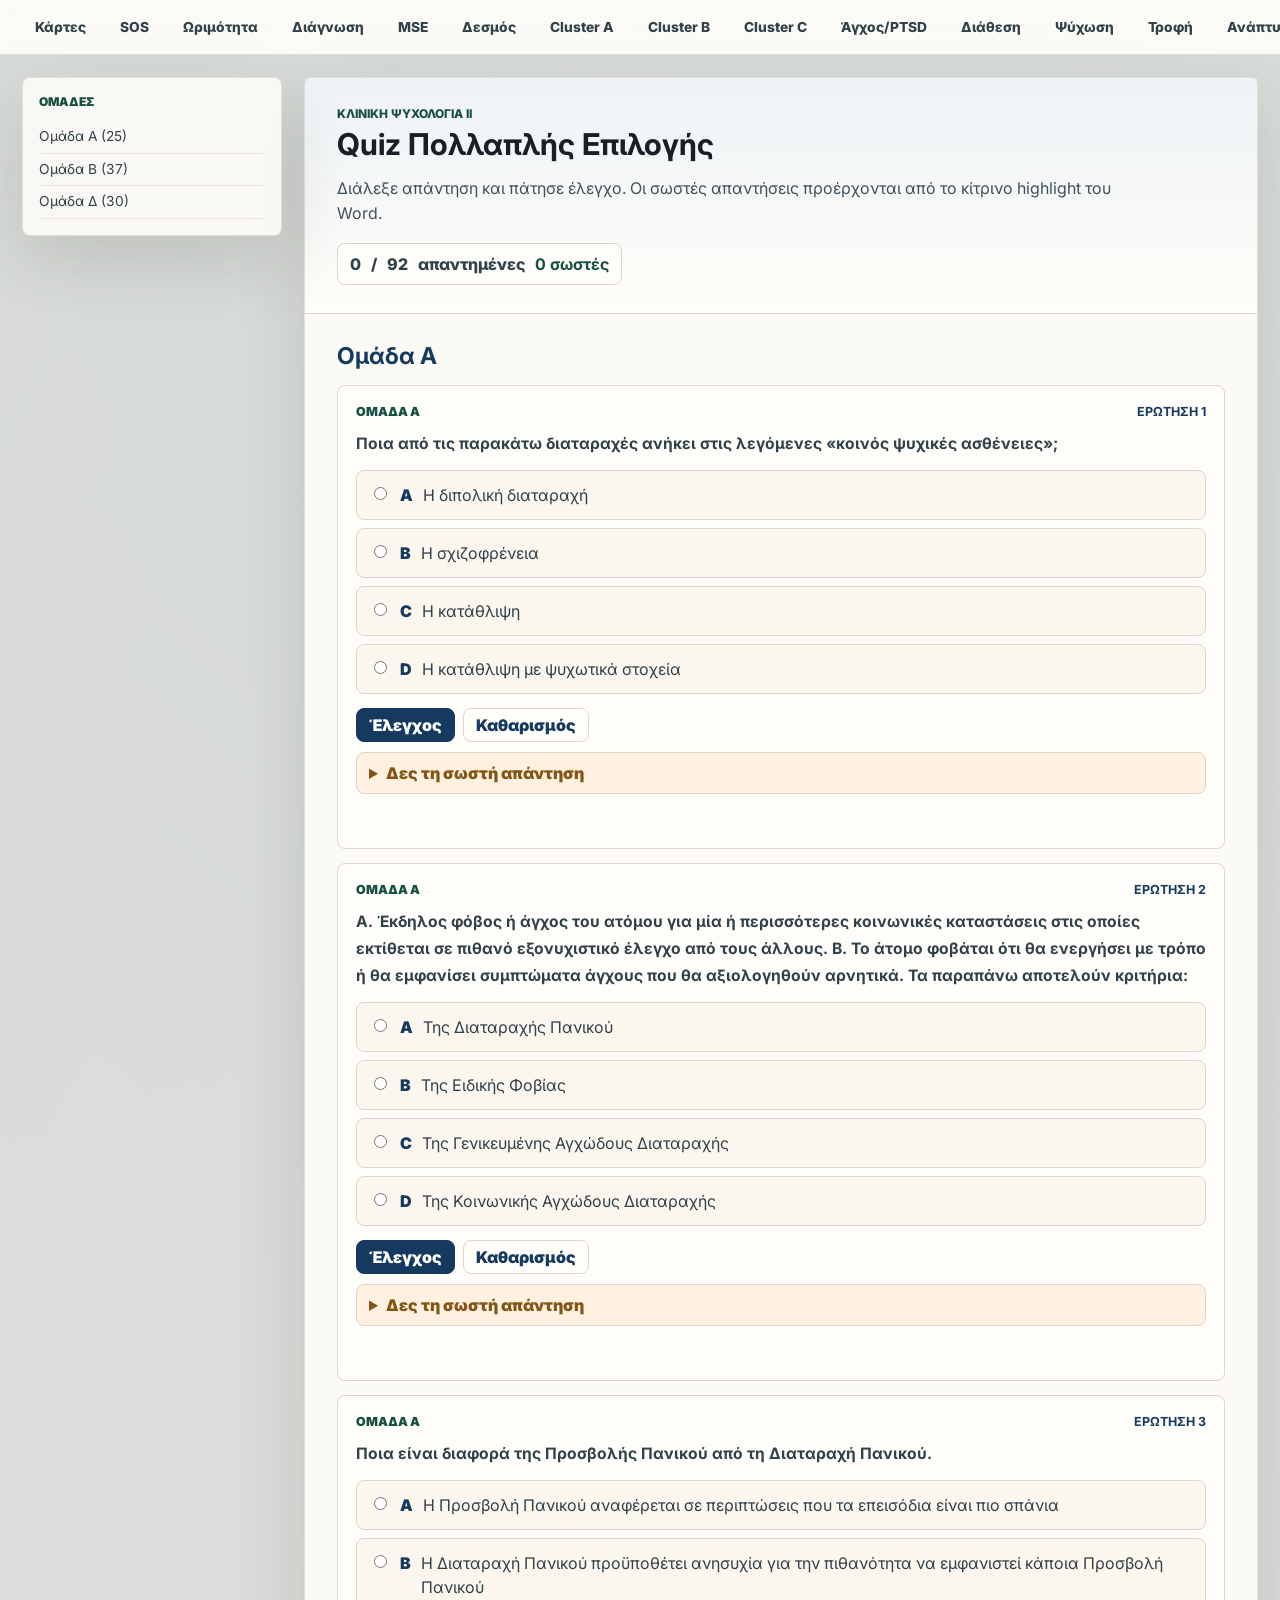
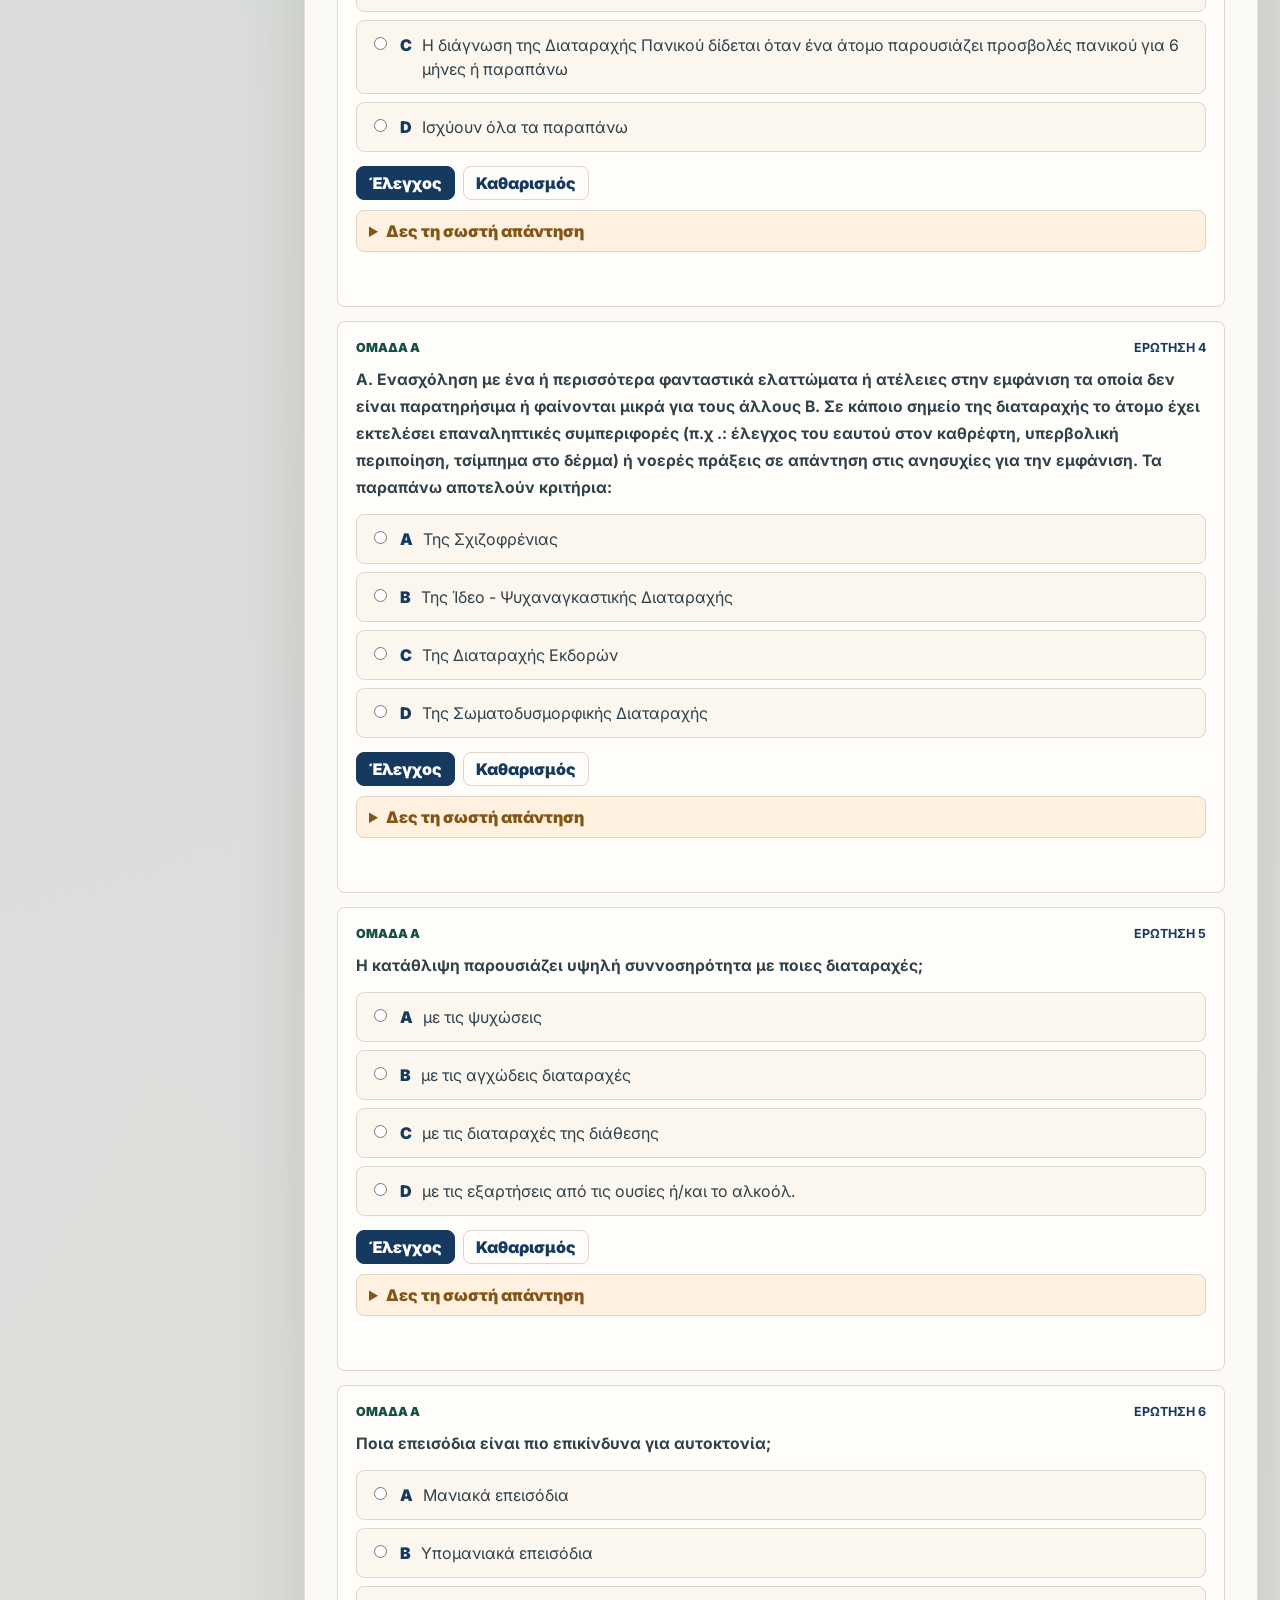
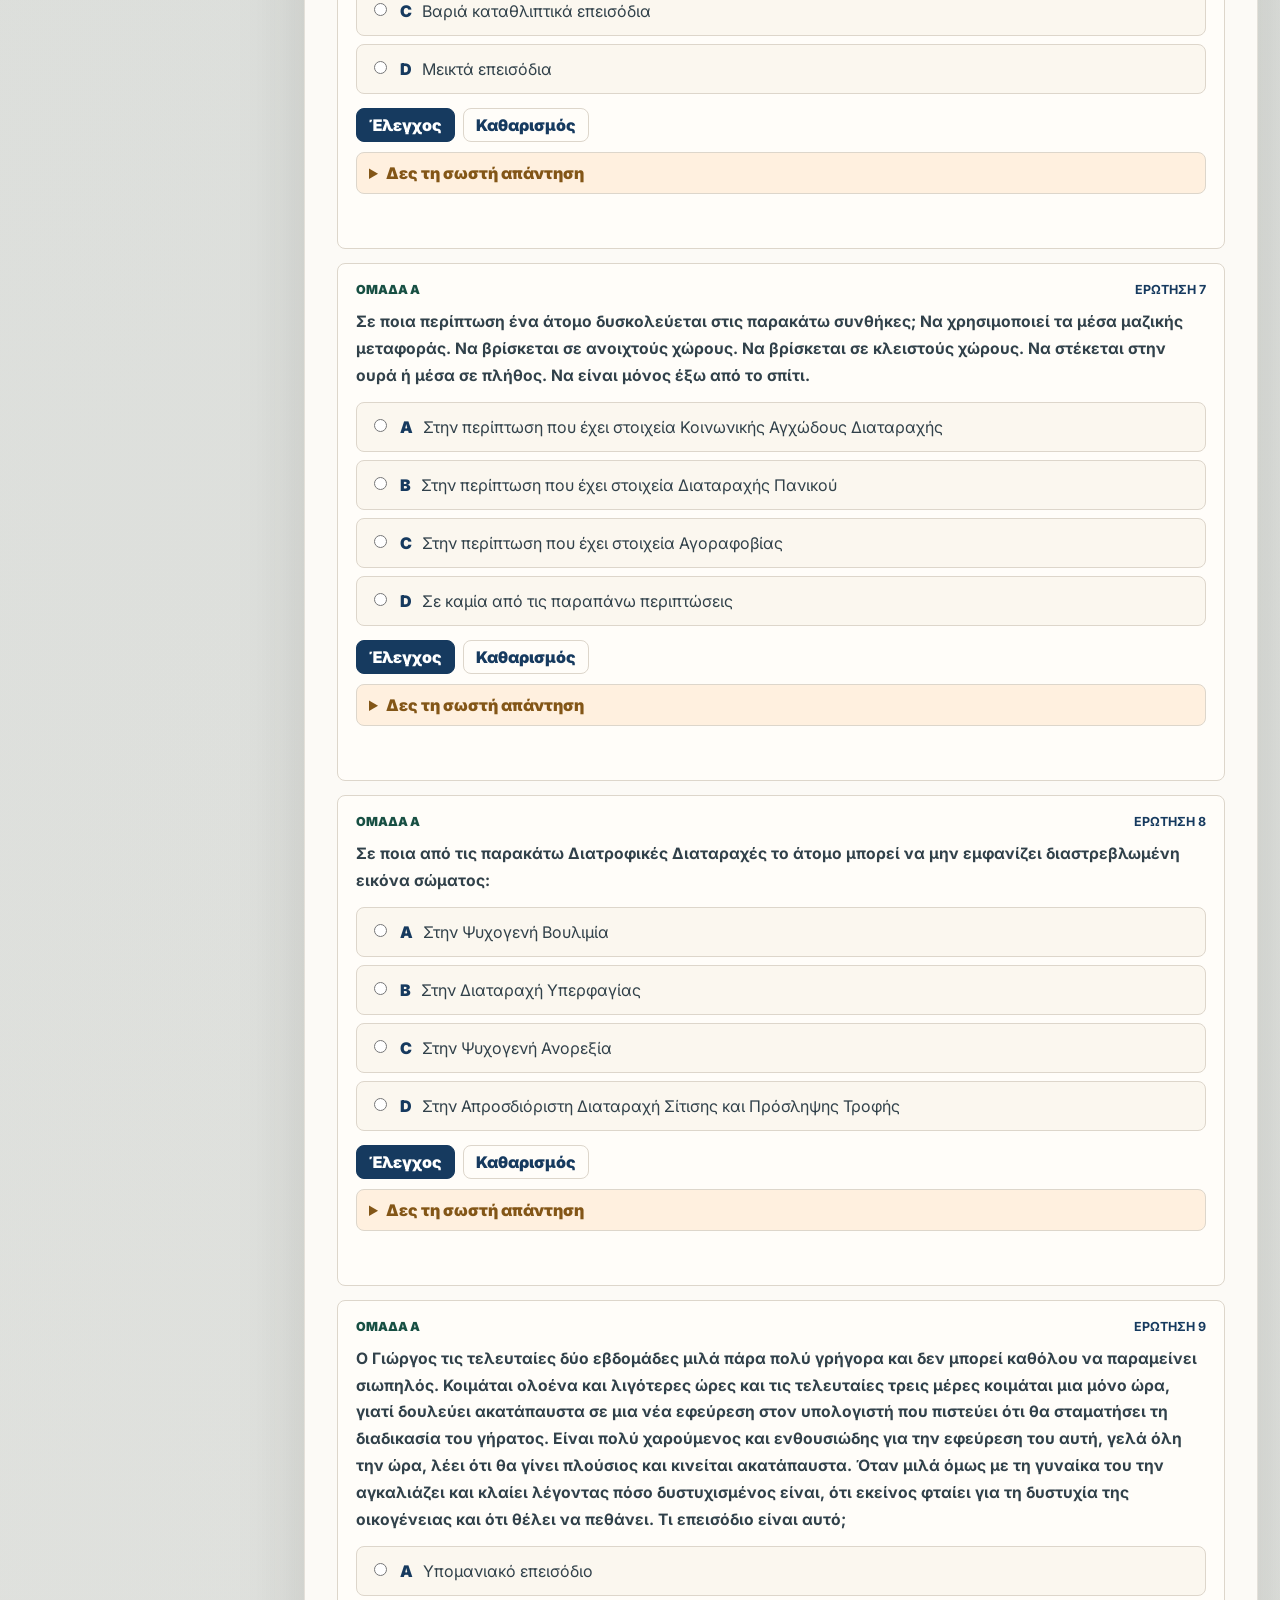
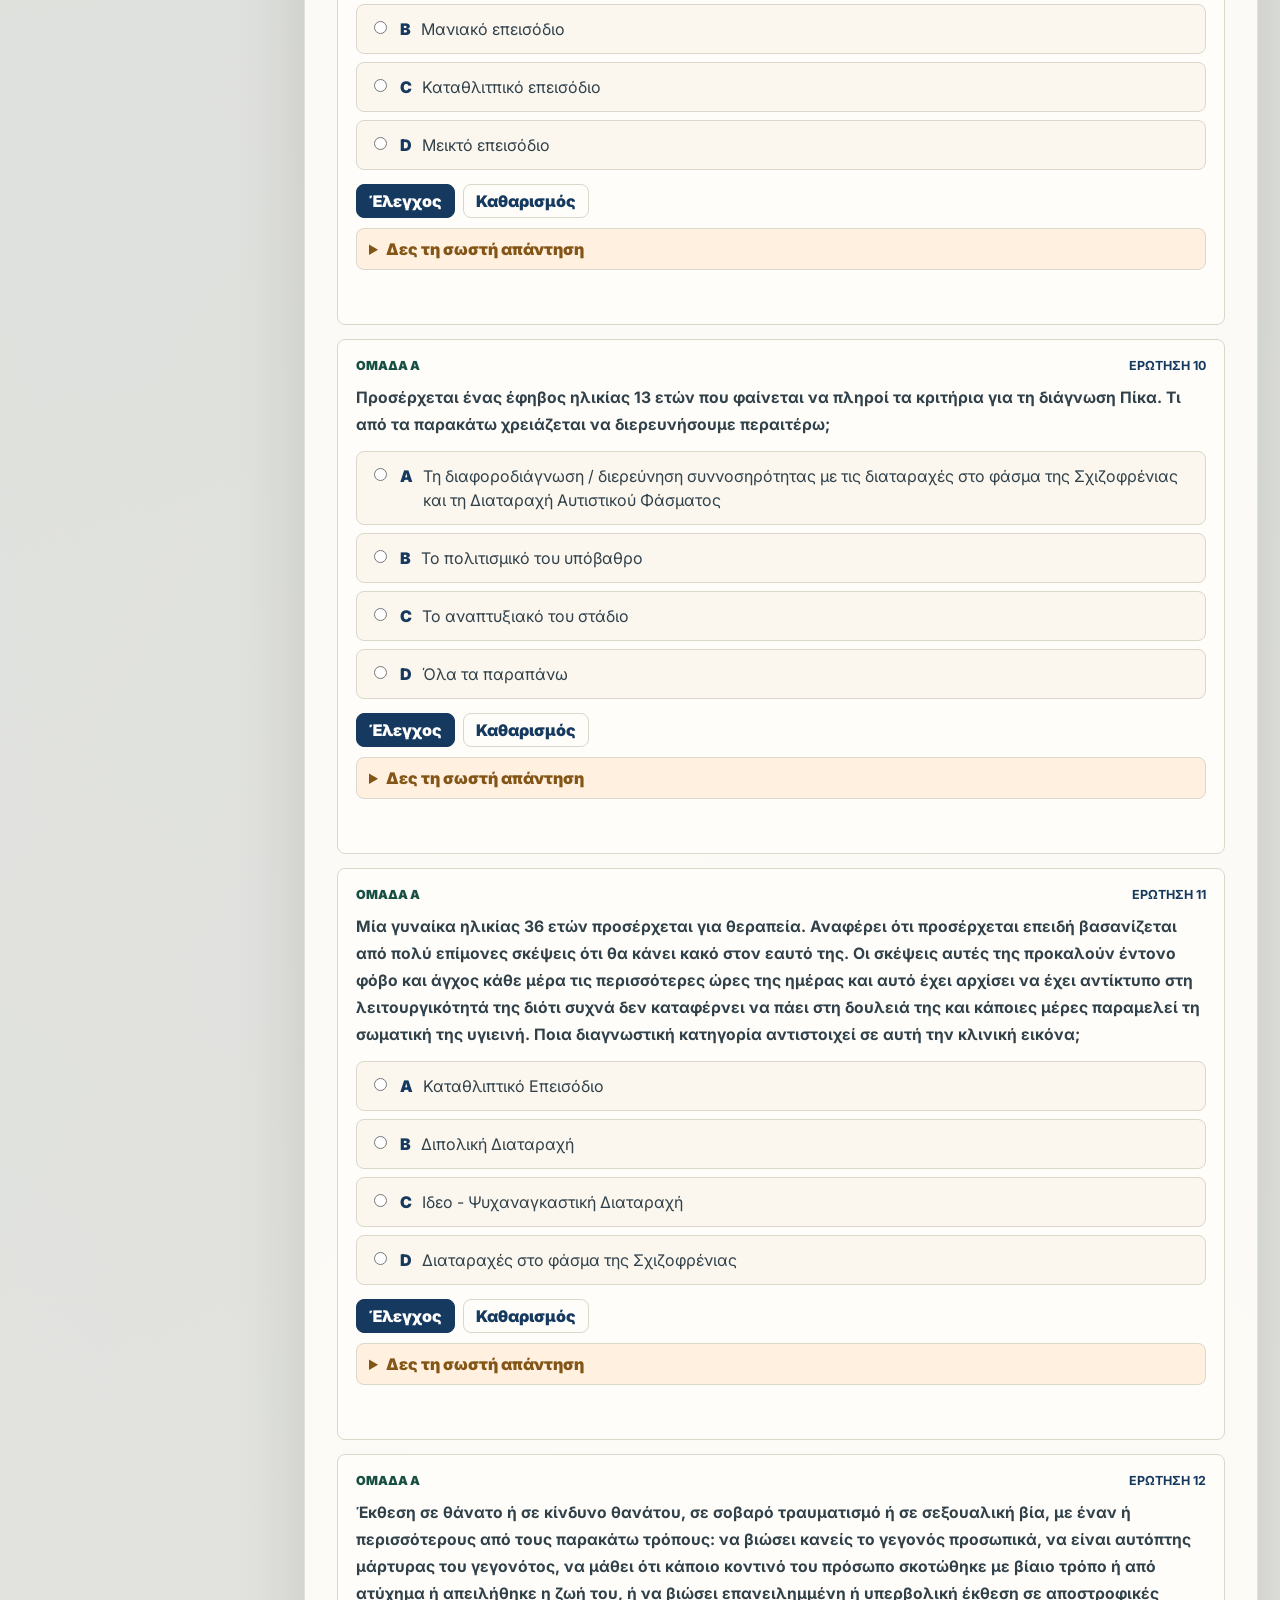
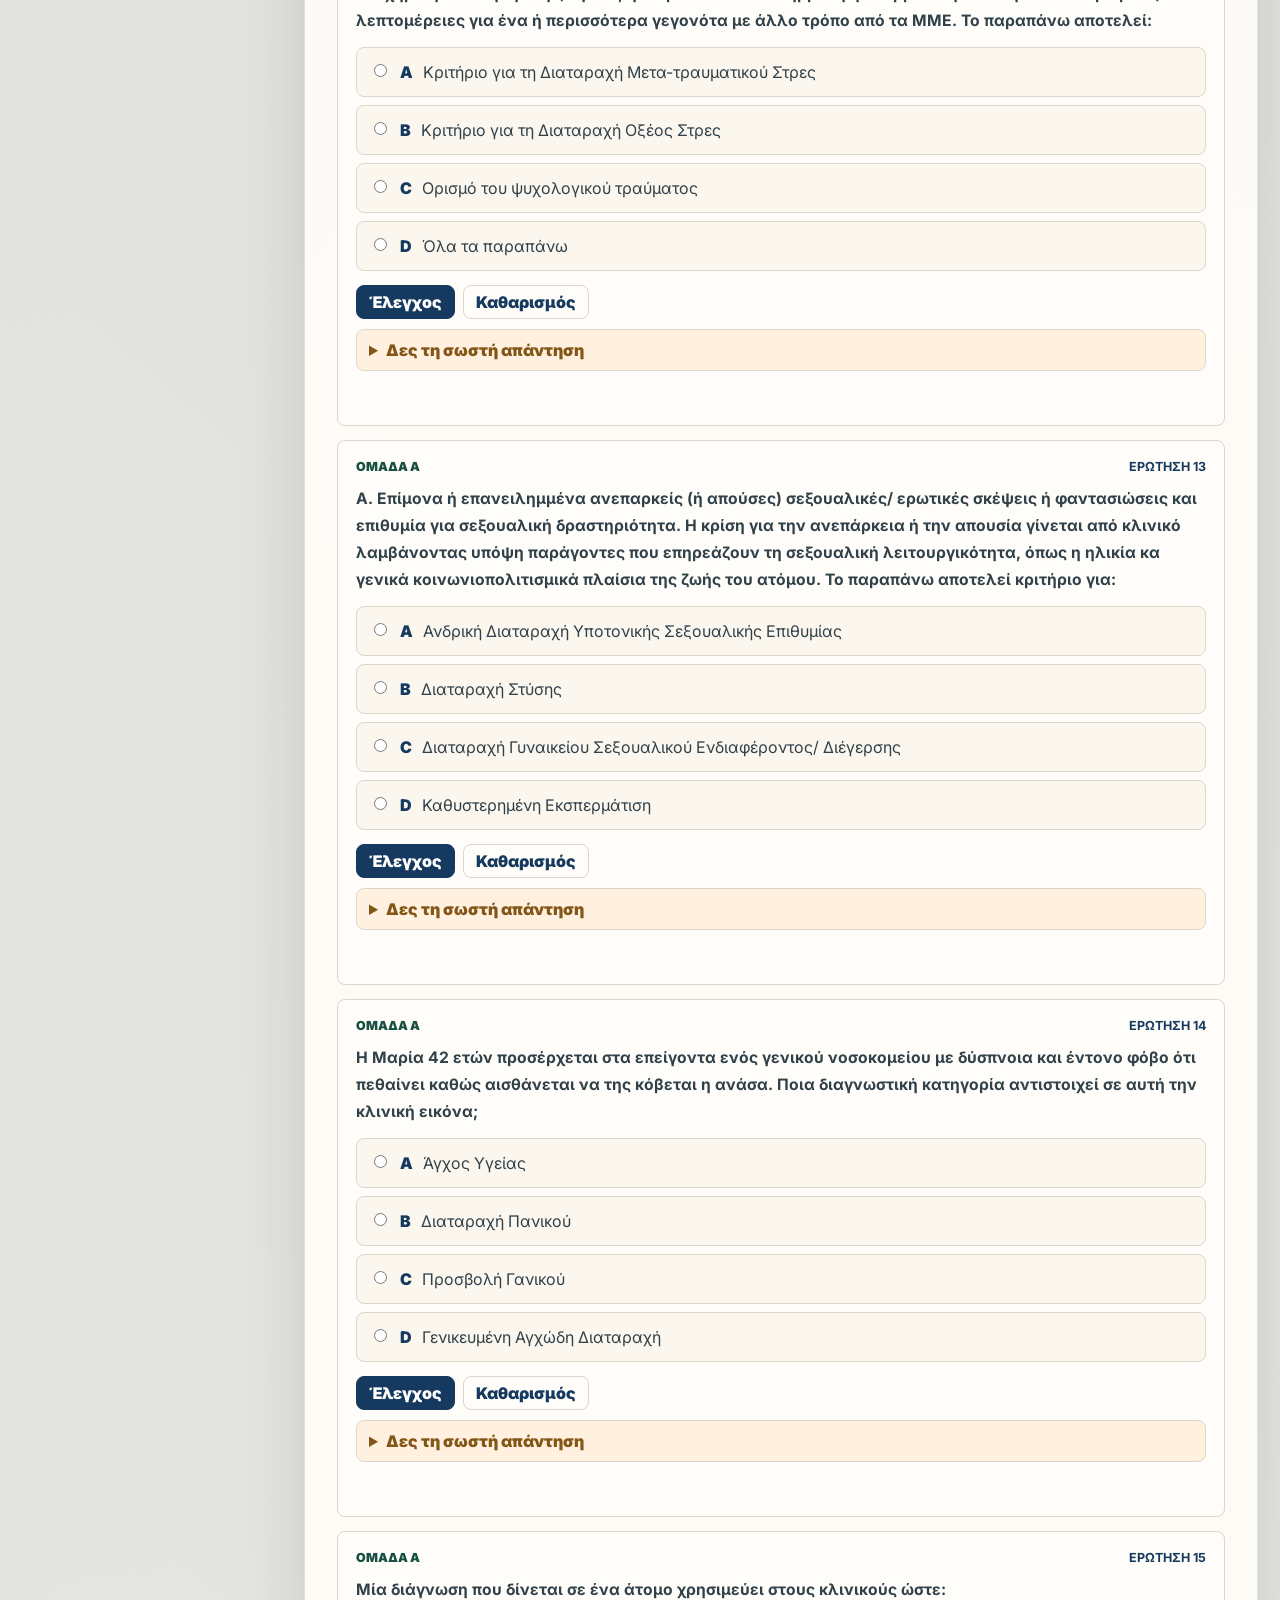
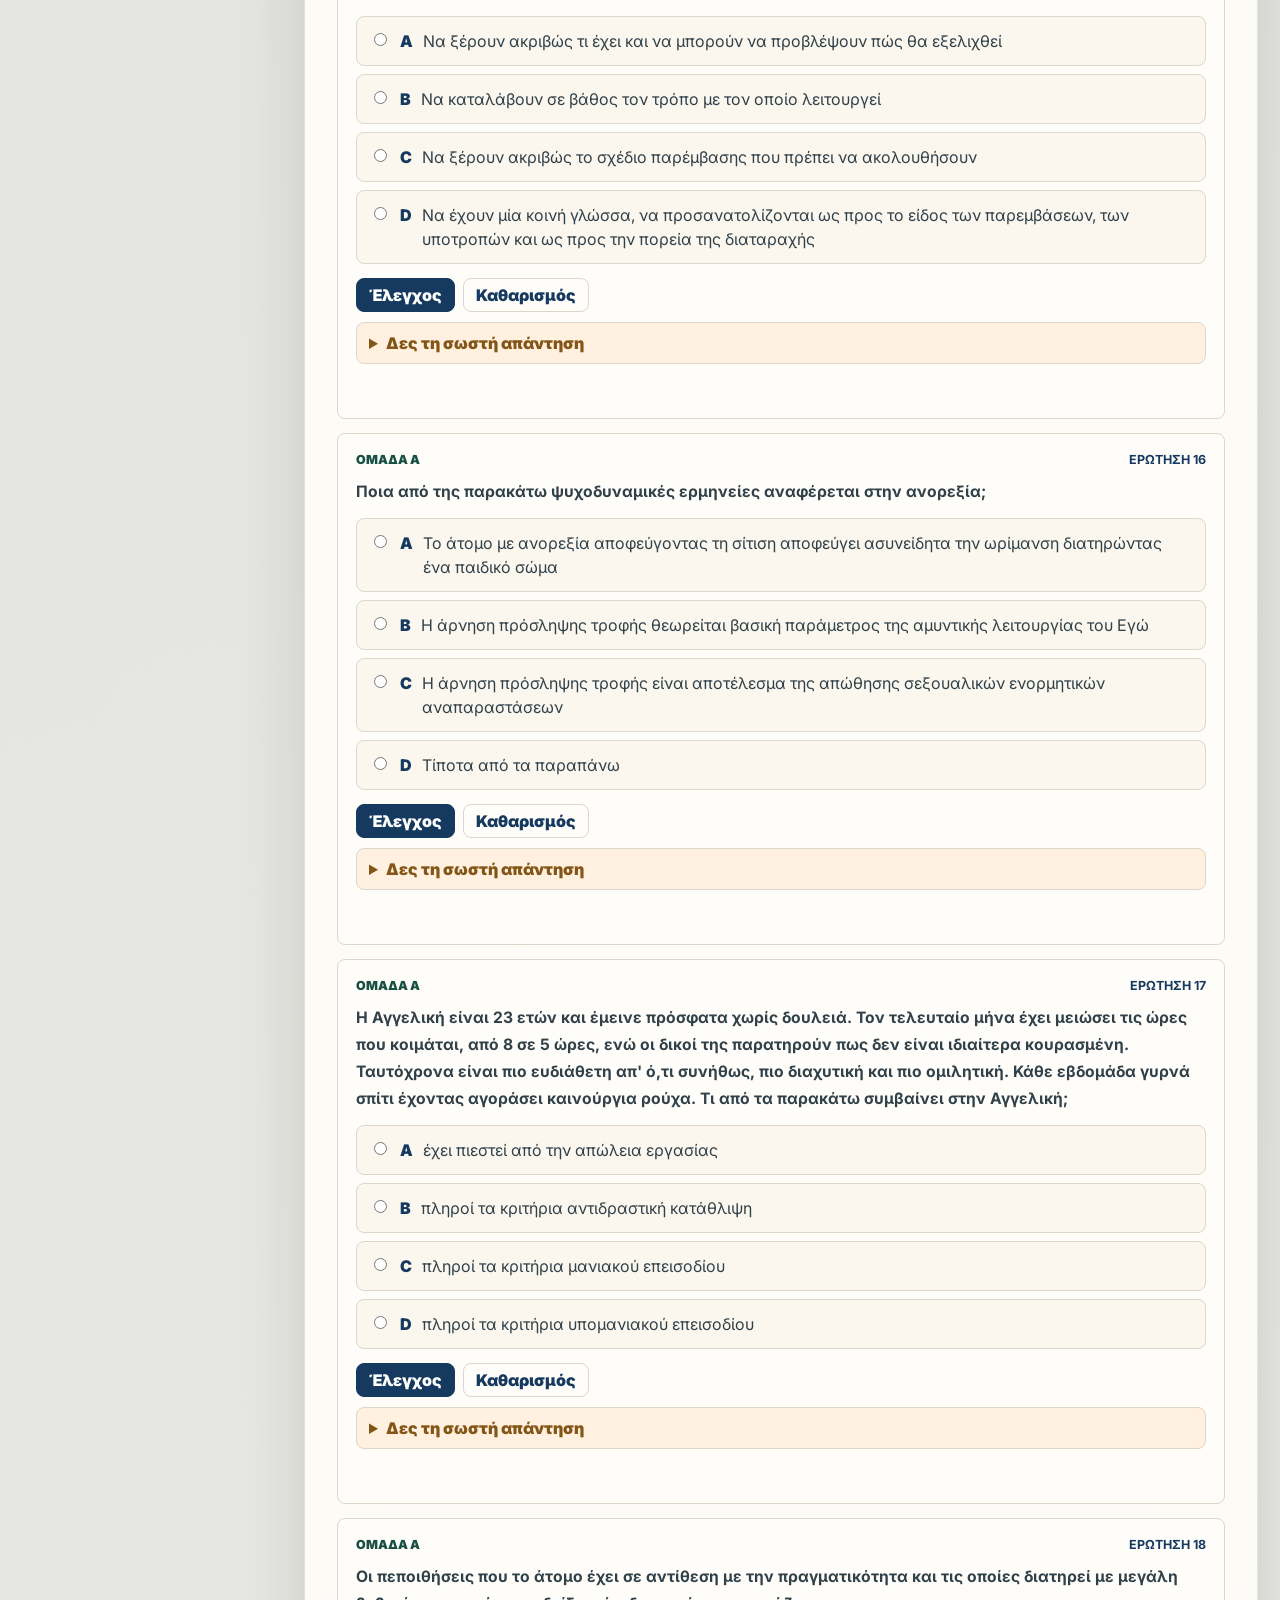
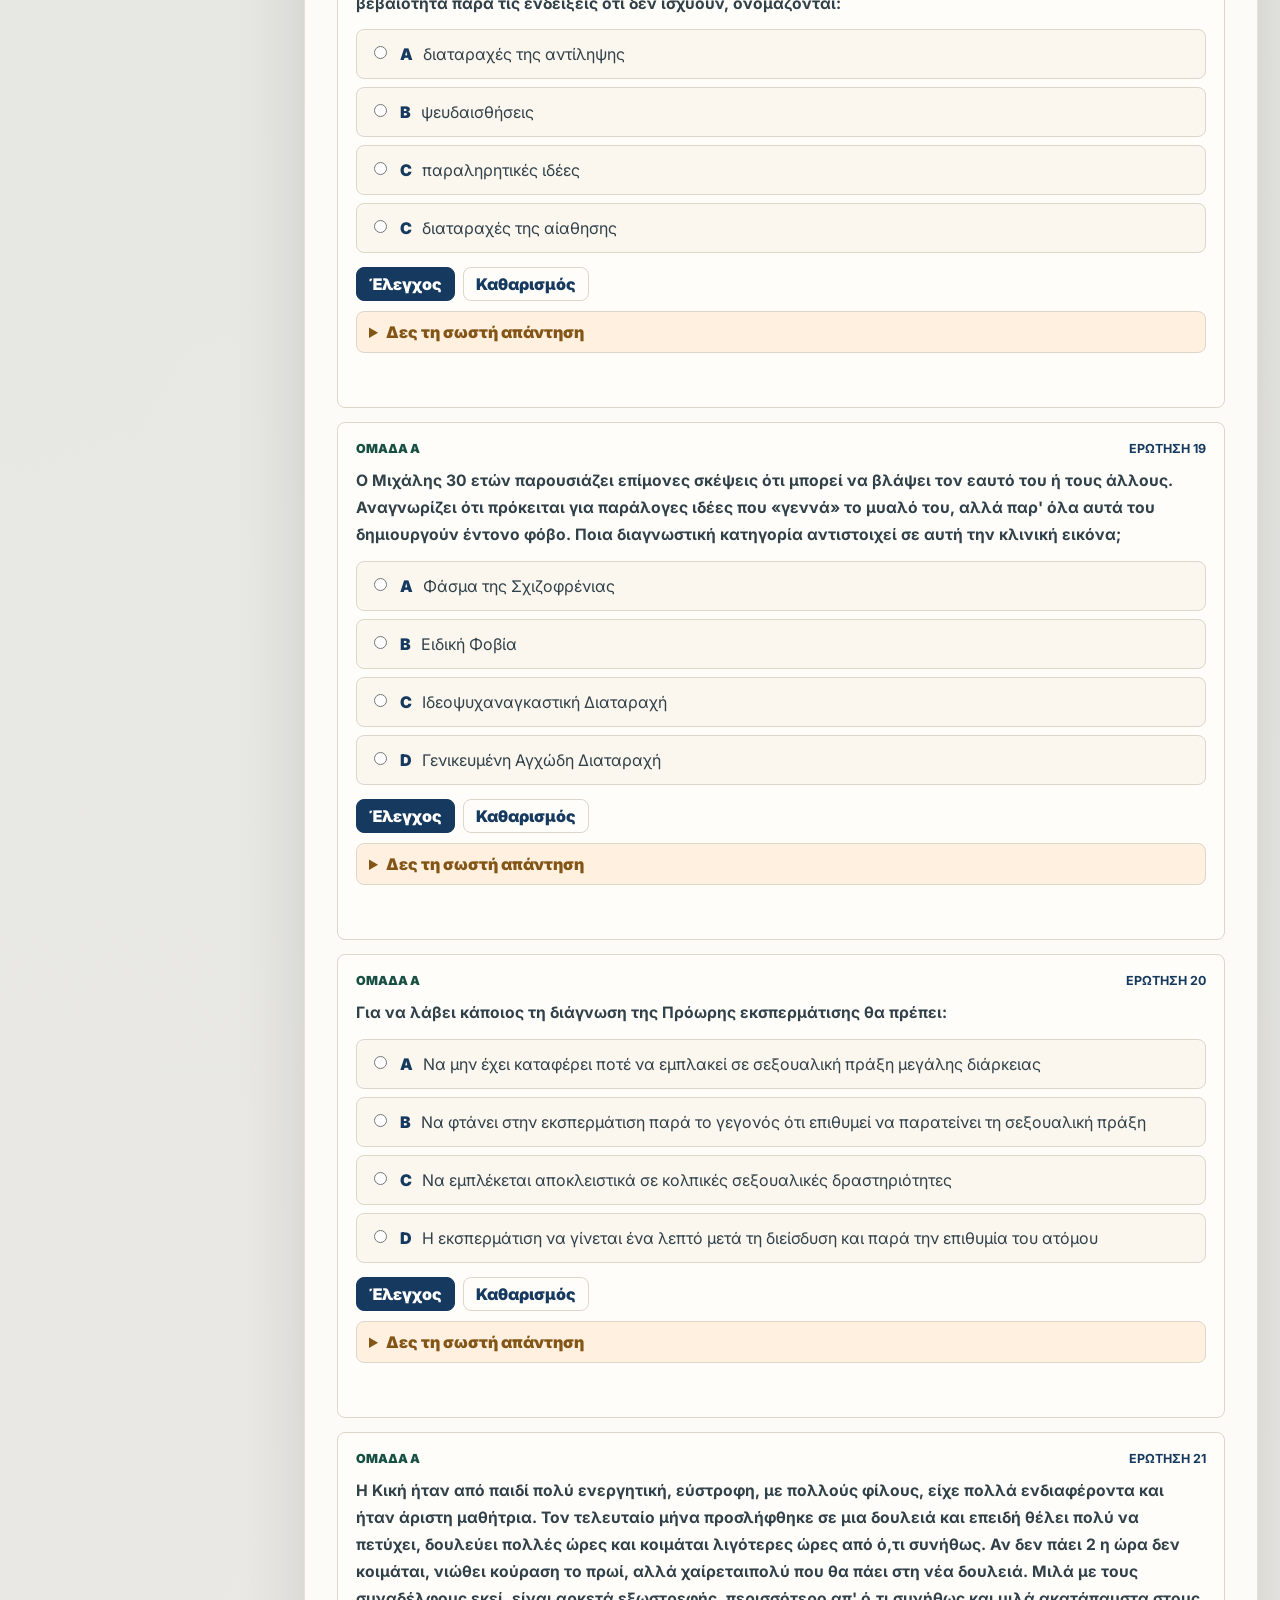
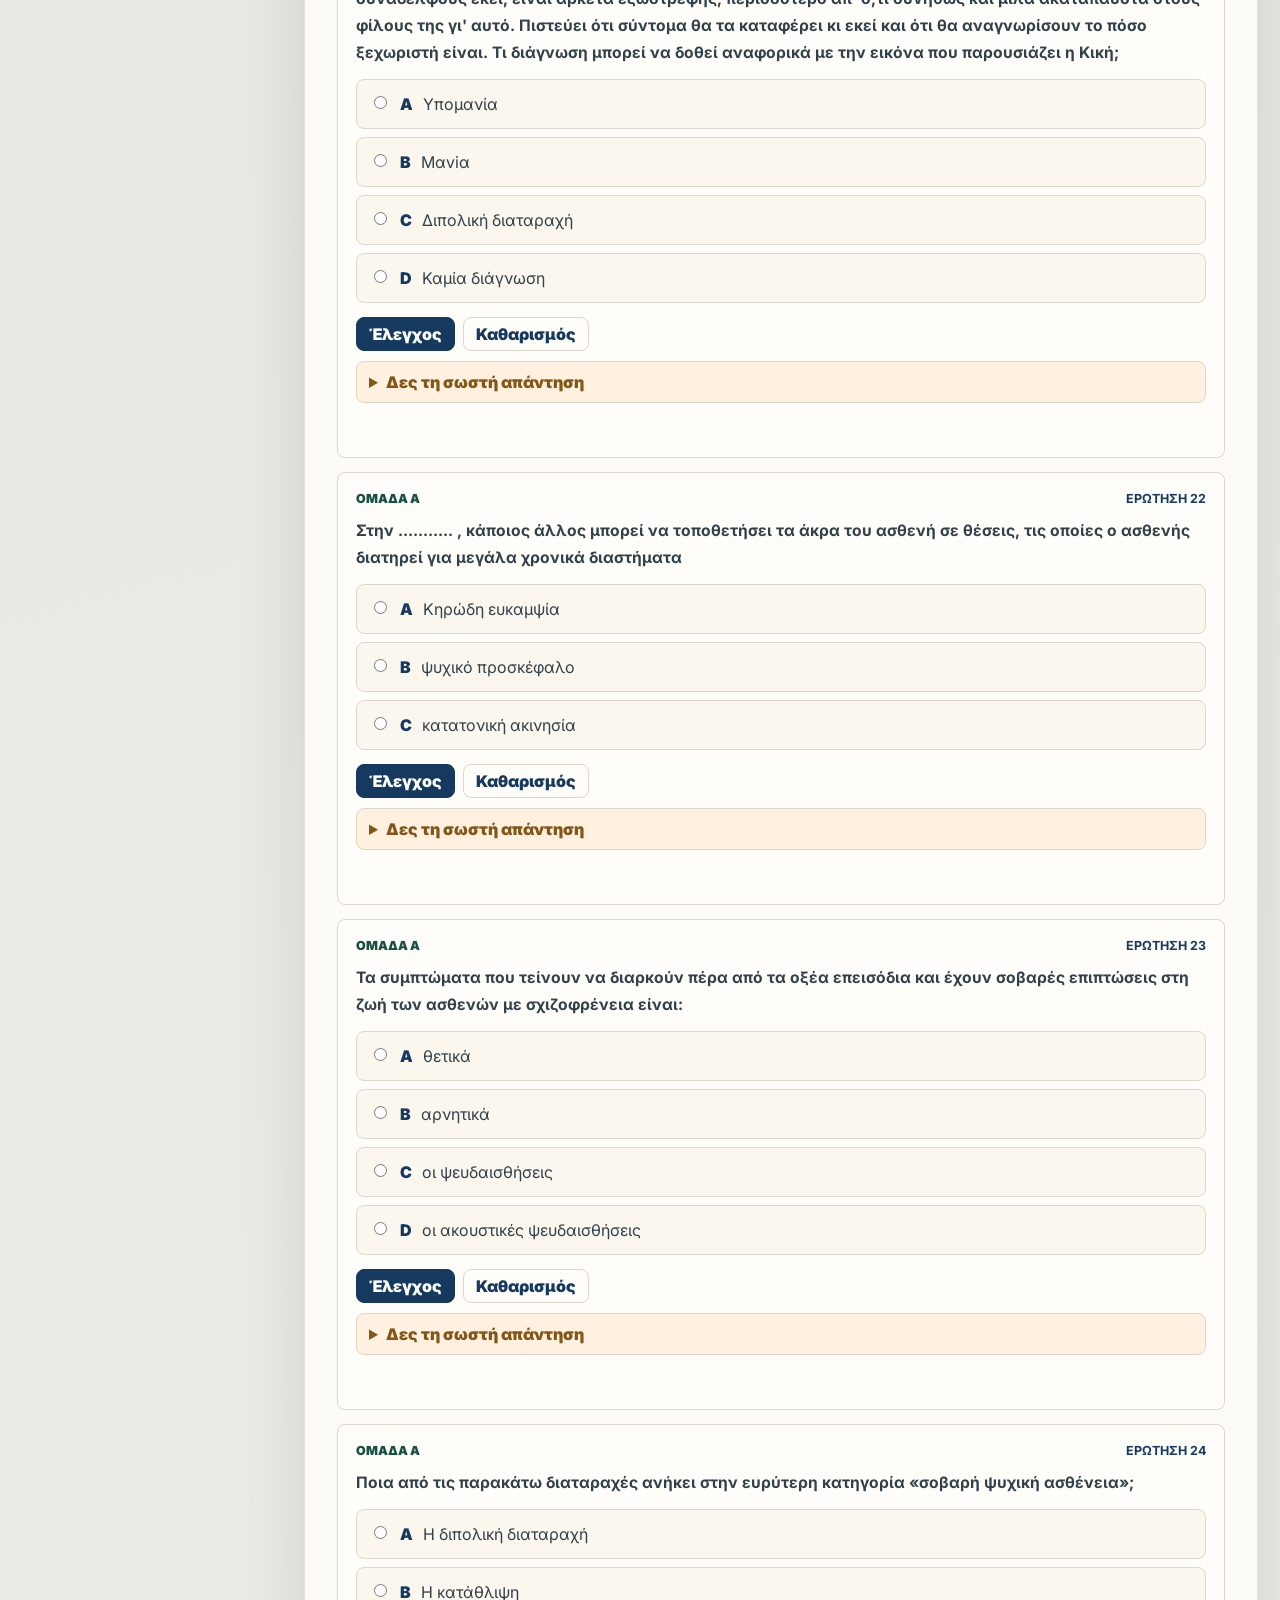
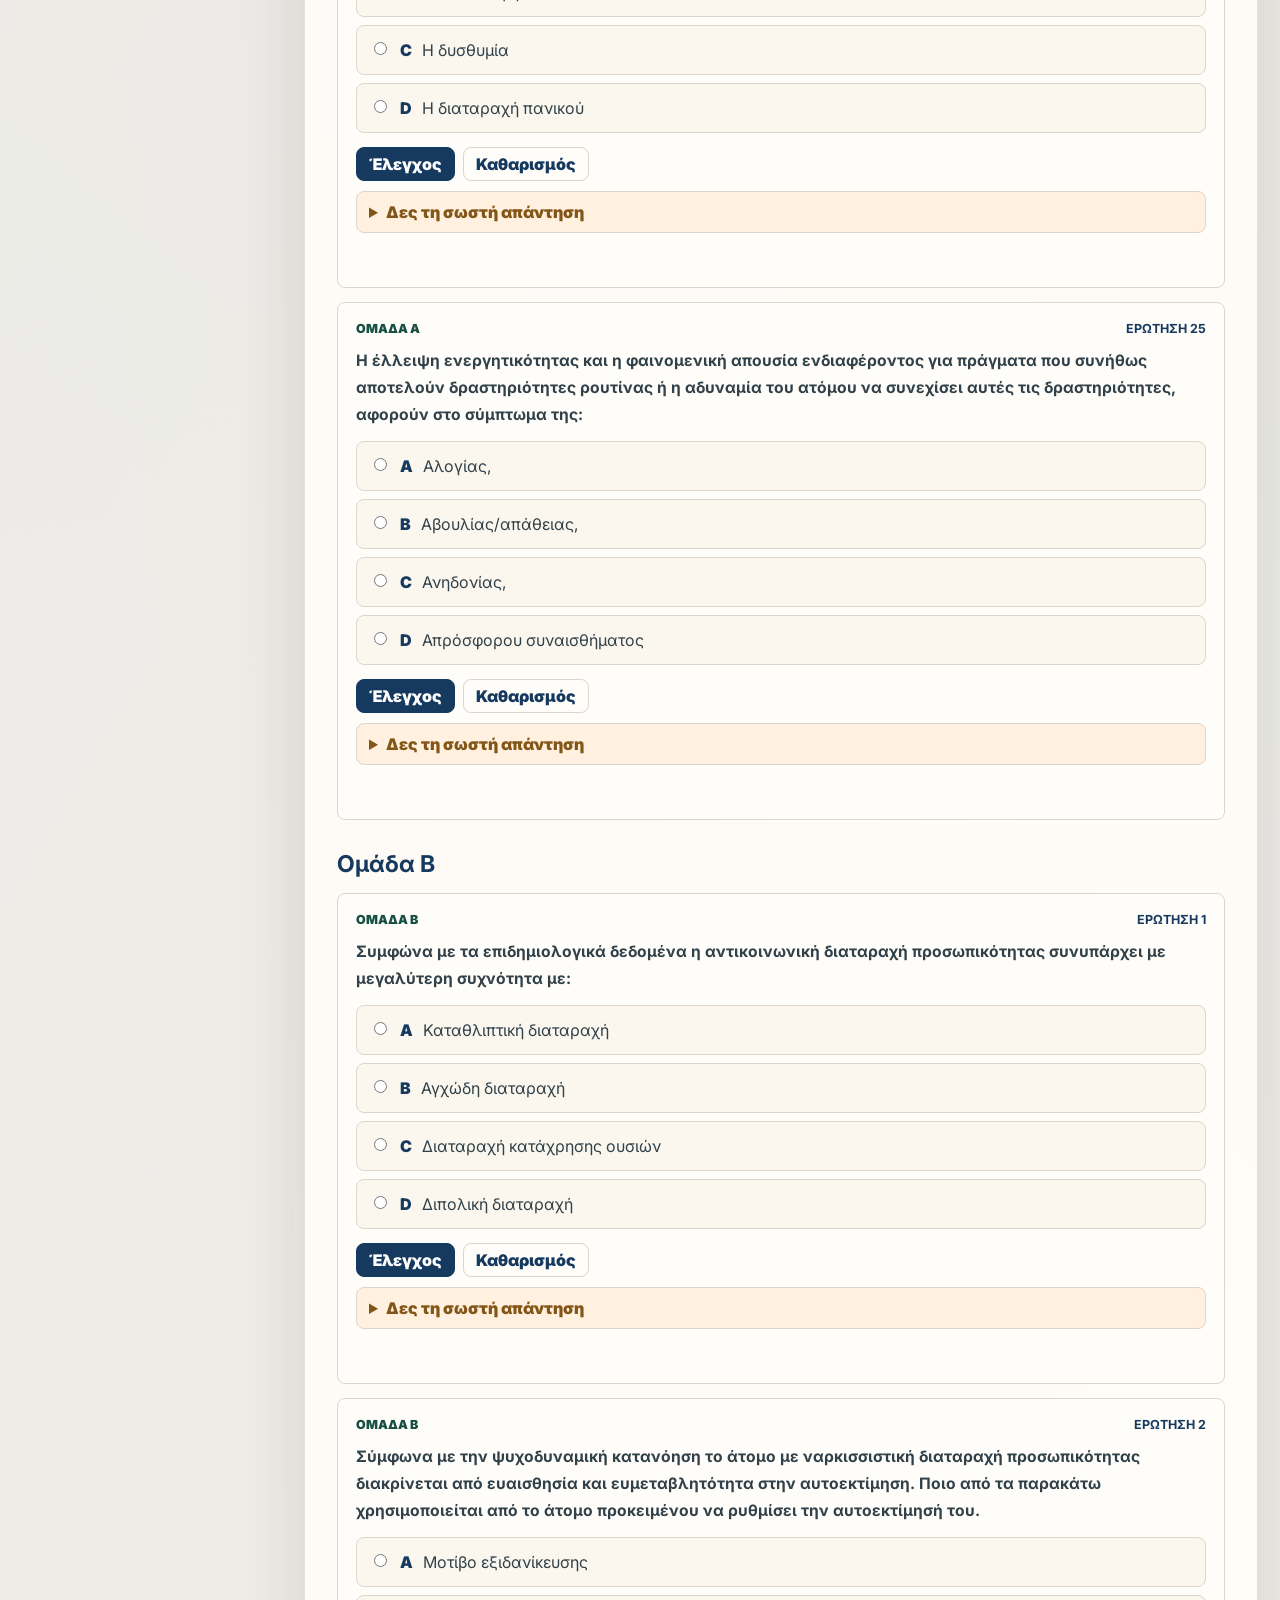
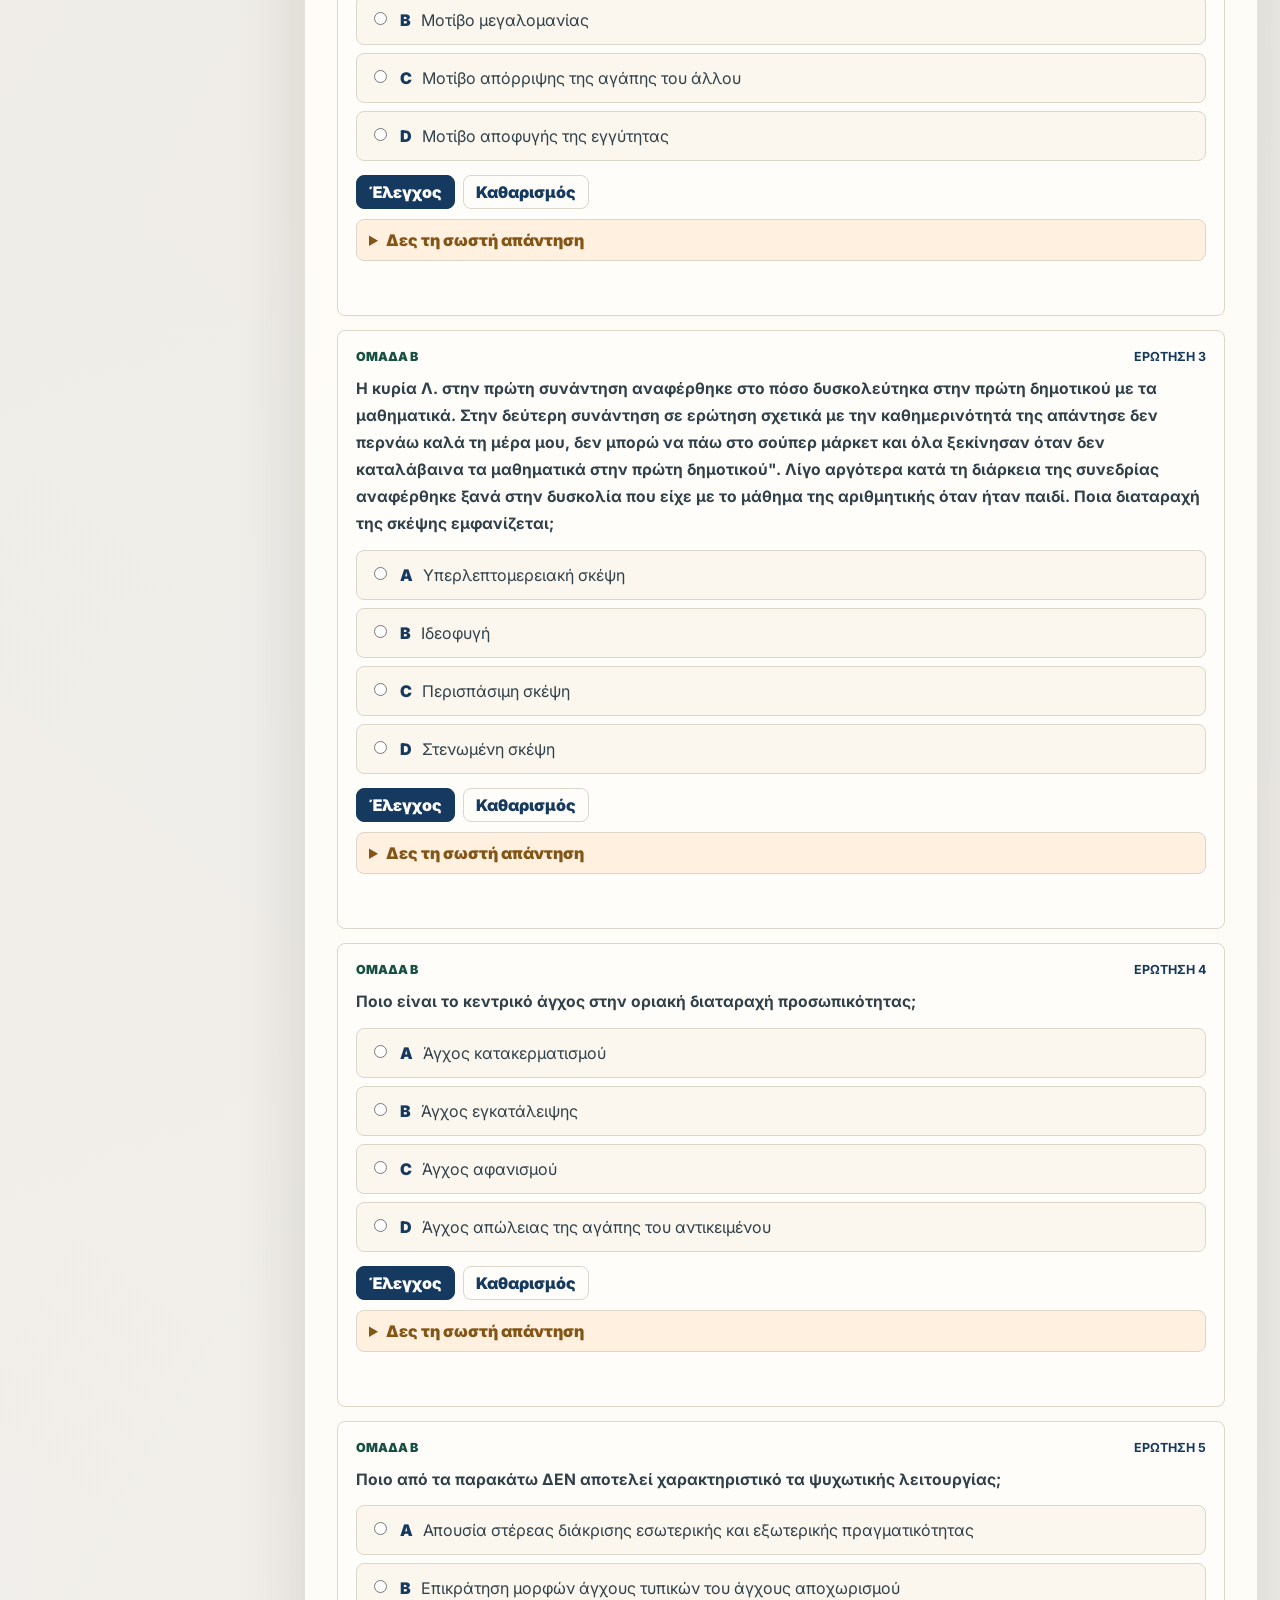
==== exam/multiple-choice.html @ 639eba90 "Add exam practice pages" ====
<!doctype html>
<html lang="el">
  <head>
    <meta charset="utf-8" />
    <meta name="viewport" content="width=device-width, initial-scale=1" />
    <title>Quiz Πολλαπλής Επιλογής | Κλινική Ψυχολογία ΙΙ</title>
    <link rel="preconnect" href="https://fonts.googleapis.com" />
    <link rel="preconnect" href="https://fonts.gstatic.com" crossorigin />
    <link href="https://fonts.googleapis.com/css2?family=Inter:wght@400;500;600;700;800&family=Noto+Sans+Greek:wght@400;500;600;700;800&display=swap" rel="stylesheet" />
    <link rel="stylesheet" href="../styles.css" />
    <script src="../exam-quiz.js" defer></script>
  </head>
  <body class="notes-page exam-page">
    <nav class="site-tabs" aria-label="Κύρια πλοήγηση"><div class="site-tabs-inner"><a class="nav-tab " href="../index.html">Κάρτες</a><a class="nav-tab " href="../notes/sos-development.html">SOS</a><a class="nav-tab " href="../notes/psychodynamic-maturity-self.html">Ωριμότητα</a><a class="nav-tab " href="../notes/diagnosis-clinical-assessment.html">Διάγνωση</a><a class="nav-tab " href="../notes/mental-status-examination.html">MSE</a><a class="nav-tab " href="../notes/attachment-theory.html">Δεσμός</a><a class="nav-tab " href="../notes/cluster-a.html">Cluster A</a><a class="nav-tab " href="../notes/cluster-b.html">Cluster B</a><a class="nav-tab " href="../notes/cluster-c.html">Cluster C</a><a class="nav-tab " href="../notes/anxiety-ptsd.html">Άγχος/PTSD</a><a class="nav-tab " href="../notes/mood-disorders.html">Διάθεση</a><a class="nav-tab " href="../notes/psychotic-disorders.html">Ψύχωση</a><a class="nav-tab " href="../notes/eating-disorders.html">Τροφή</a><a class="nav-tab " href="../exam/development.html">Ανάπτυξης</a><a class="nav-tab active" href="../exam/multiple-choice.html">Quiz Πολλαπλής</a></div></nav>
    <main class="notes-shell">
      <aside class="notes-toc" aria-label="Περιεχόμενα σελίδας">
        <p>Ομάδες</p>
        <a href="#ομάδα-α">Ομάδα Α (25)</a><a href="#ομάδα-β">Ομάδα Β (37)</a><a href="#ομάδα-δ">Ομάδα Δ (30)</a>
      </aside>
      <article class="notes-article">
        <header class="notes-hero">
          <p class="course-label">Κλινική Ψυχολογία ΙΙ</p>
          <h1>Quiz Πολλαπλής Επιλογής</h1>
          <p class="exam-intro">Διάλεξε απάντηση και πάτησε έλεγχο. Οι σωστές απαντήσεις προέρχονται από το κίτρινο highlight του Word.</p>
          <div class="quiz-score" aria-live="polite">
            <span id="quizAnswered">0</span>/<span id="quizTotal">92</span> απαντημένες
            <strong id="quizCorrect">0 σωστές</strong>
          </div>
        </header>
        <div class="notes-content">
          <section class="exam-section" id="ομάδα-α"><h2>Ομάδα Α</h2><article class="quiz-card" data-question="1" data-correct-labels="[&quot;C&quot;]">
                  <div class="quiz-card-head">
                    <span>Ομάδα Α</span>
                    <strong>Ερώτηση 1</strong>
                  </div>
                  <p class="quiz-prompt">Ποια από τις παρακάτω διαταραχές ανήκει στις λεγόμενες «κοινός ψυχικές ασθένειες»;</p>
                  <div class="quiz-options"><label class="quiz-option" for="q1-o0">
                      <input id="q1-o0" type="radio" name="q1" value="A" data-correct="false" />
                      <span class="option-label">A</span>
                      <span>Η διπολική διαταραχή</span>
                    </label><label class="quiz-option" for="q1-o1">
                      <input id="q1-o1" type="radio" name="q1" value="B" data-correct="false" />
                      <span class="option-label">B</span>
                      <span>Η σχιζοφρένεια</span>
                    </label><label class="quiz-option" for="q1-o2">
                      <input id="q1-o2" type="radio" name="q1" value="C" data-correct="true" />
                      <span class="option-label">C</span>
                      <span>Η κατάθλιψη</span>
                    </label><label class="quiz-option" for="q1-o3">
                      <input id="q1-o3" type="radio" name="q1" value="D" data-correct="false" />
                      <span class="option-label">D</span>
                      <span>Η κατάθλιψη με ψυχωτικά στοχεία</span>
                    </label></div>
                  <div class="quiz-actions">
                    <button type="button" class="check-answer">Έλεγχος</button>
                    <button type="button" class="reset-answer">Καθαρισμός</button>
                  </div>
                  <details class="answer-details">
                    <summary>Δες τη σωστή απάντηση</summary>
                    <p>C. Η κατάθλιψη</p>
                  </details>
                  <p class="quiz-feedback" aria-live="polite"></p>
                </article><article class="quiz-card" data-question="2" data-correct-labels="[&quot;D&quot;]">
                  <div class="quiz-card-head">
                    <span>Ομάδα Α</span>
                    <strong>Ερώτηση 2</strong>
                  </div>
                  <p class="quiz-prompt">Α. Έκδηλος φόβος ή άγχος του ατόμου για μία ή περισσότερες κοινωνικές καταστάσεις στις οποίες εκτίθεται σε πιθανό εξονυχιστικό έλεγχο από τους άλλους. Β. Το άτομο φοβάται ότι θα ενεργήσει με τρόπο ή θα εμφανίσει συμπτώματα άγχους που θα αξιολογηθούν αρνητικά. Τα παραπάνω αποτελούν κριτήρια:</p>
                  <div class="quiz-options"><label class="quiz-option" for="q2-o0">
                      <input id="q2-o0" type="radio" name="q2" value="A" data-correct="false" />
                      <span class="option-label">A</span>
                      <span>Της Διαταραχής Πανικού</span>
                    </label><label class="quiz-option" for="q2-o1">
                      <input id="q2-o1" type="radio" name="q2" value="B" data-correct="false" />
                      <span class="option-label">B</span>
                      <span>Της Ειδικής Φοβίας</span>
                    </label><label class="quiz-option" for="q2-o2">
                      <input id="q2-o2" type="radio" name="q2" value="C" data-correct="false" />
                      <span class="option-label">C</span>
                      <span>Της Γενικευμένης Αγχώδους Διαταραχής</span>
                    </label><label class="quiz-option" for="q2-o3">
                      <input id="q2-o3" type="radio" name="q2" value="D" data-correct="true" />
                      <span class="option-label">D</span>
                      <span>Της Κοινωνικής Αγχώδους Διαταραχής</span>
                    </label></div>
                  <div class="quiz-actions">
                    <button type="button" class="check-answer">Έλεγχος</button>
                    <button type="button" class="reset-answer">Καθαρισμός</button>
                  </div>
                  <details class="answer-details">
                    <summary>Δες τη σωστή απάντηση</summary>
                    <p>D. Της Κοινωνικής Αγχώδους Διαταραχής</p>
                  </details>
                  <p class="quiz-feedback" aria-live="polite"></p>
                </article><article class="quiz-card" data-question="3" data-correct-labels="[&quot;B&quot;]">
                  <div class="quiz-card-head">
                    <span>Ομάδα Α</span>
                    <strong>Ερώτηση 3</strong>
                  </div>
                  <p class="quiz-prompt">Ποια είναι διαφορά της Προσβολής Πανικού από τη Διαταραχή Πανικού.</p>
                  <div class="quiz-options"><label class="quiz-option" for="q3-o0">
                      <input id="q3-o0" type="radio" name="q3" value="A" data-correct="false" />
                      <span class="option-label">A</span>
                      <span>Η Προσβολή Πανικού αναφέρεται σε περιπτώσεις που τα επεισόδια είναι πιο σπάνια</span>
                    </label><label class="quiz-option" for="q3-o1">
                      <input id="q3-o1" type="radio" name="q3" value="B" data-correct="true" />
                      <span class="option-label">B</span>
                      <span>Η Διαταραχή Πανικού προϋποθέτει ανησυχία για την πιθανότητα να εμφανιστεί κάποια Προσβολή Πανικού</span>
                    </label><label class="quiz-option" for="q3-o2">
                      <input id="q3-o2" type="radio" name="q3" value="C" data-correct="false" />
                      <span class="option-label">C</span>
                      <span>Η διάγνωση της Διαταραχής Πανικού δίδεται όταν ένα άτομο παρουσιάζει προσβολές πανικού για 6 μήνες ή παραπάνω</span>
                    </label><label class="quiz-option" for="q3-o3">
                      <input id="q3-o3" type="radio" name="q3" value="D" data-correct="false" />
                      <span class="option-label">D</span>
                      <span>Ισχύουν όλα τα παραπάνω</span>
                    </label></div>
                  <div class="quiz-actions">
                    <button type="button" class="check-answer">Έλεγχος</button>
                    <button type="button" class="reset-answer">Καθαρισμός</button>
                  </div>
                  <details class="answer-details">
                    <summary>Δες τη σωστή απάντηση</summary>
                    <p>B. Η Διαταραχή Πανικού προϋποθέτει ανησυχία για την πιθανότητα να εμφανιστεί κάποια Προσβολή Πανικού</p>
                  </details>
                  <p class="quiz-feedback" aria-live="polite"></p>
                </article><article class="quiz-card" data-question="4" data-correct-labels="[&quot;D&quot;]">
                  <div class="quiz-card-head">
                    <span>Ομάδα Α</span>
                    <strong>Ερώτηση 4</strong>
                  </div>
                  <p class="quiz-prompt">Α. Ενασχόληση με ένα ή περισσότερα φανταστικά ελαττώματα ή ατέλειες στην εμφάνιση τα οποία δεν είναι παρατηρήσιμα ή φαίνονται μικρά για τους άλλους Β. Σε κάποιο σημείο της διαταραχής το άτομο έχει εκτελέσει επαναληπτικές συμπεριφορές (π.χ .: έλεγχος του εαυτού στον καθρέφτη, υπερβολική περιποίηση, τσίμπημα στο δέρμα) ή νοερές πράξεις σε απάντηση στις ανησυχίες για την εμφάνιση. Τα παραπάνω αποτελούν κριτήρια:</p>
                  <div class="quiz-options"><label class="quiz-option" for="q4-o0">
                      <input id="q4-o0" type="radio" name="q4" value="A" data-correct="false" />
                      <span class="option-label">A</span>
                      <span>Της Σχιζοφρένιας</span>
                    </label><label class="quiz-option" for="q4-o1">
                      <input id="q4-o1" type="radio" name="q4" value="B" data-correct="false" />
                      <span class="option-label">B</span>
                      <span>Της Ίδεο - Ψυχαναγκαστικής Διαταραχής</span>
                    </label><label class="quiz-option" for="q4-o2">
                      <input id="q4-o2" type="radio" name="q4" value="C" data-correct="false" />
                      <span class="option-label">C</span>
                      <span>Της Διαταραχής Εκδορών</span>
                    </label><label class="quiz-option" for="q4-o3">
                      <input id="q4-o3" type="radio" name="q4" value="D" data-correct="true" />
                      <span class="option-label">D</span>
                      <span>Της Σωματοδυσμορφικής Διαταραχής</span>
                    </label></div>
                  <div class="quiz-actions">
                    <button type="button" class="check-answer">Έλεγχος</button>
                    <button type="button" class="reset-answer">Καθαρισμός</button>
                  </div>
                  <details class="answer-details">
                    <summary>Δες τη σωστή απάντηση</summary>
                    <p>D. Της Σωματοδυσμορφικής Διαταραχής</p>
                  </details>
                  <p class="quiz-feedback" aria-live="polite"></p>
                </article><article class="quiz-card" data-question="5" data-correct-labels="[&quot;B&quot;]">
                  <div class="quiz-card-head">
                    <span>Ομάδα Α</span>
                    <strong>Ερώτηση 5</strong>
                  </div>
                  <p class="quiz-prompt">Η κατάθλιψη παρουσιάζει υψηλή συννοσηρότητα με ποιες διαταραχές;</p>
                  <div class="quiz-options"><label class="quiz-option" for="q5-o0">
                      <input id="q5-o0" type="radio" name="q5" value="A" data-correct="false" />
                      <span class="option-label">A</span>
                      <span>με τις ψυχώσεις</span>
                    </label><label class="quiz-option" for="q5-o1">
                      <input id="q5-o1" type="radio" name="q5" value="B" data-correct="true" />
                      <span class="option-label">B</span>
                      <span>με τις αγχώδεις διαταραχές</span>
                    </label><label class="quiz-option" for="q5-o2">
                      <input id="q5-o2" type="radio" name="q5" value="C" data-correct="false" />
                      <span class="option-label">C</span>
                      <span>με τις διαταραχές της διάθεσης</span>
                    </label><label class="quiz-option" for="q5-o3">
                      <input id="q5-o3" type="radio" name="q5" value="D" data-correct="false" />
                      <span class="option-label">D</span>
                      <span>με τις εξαρτήσεις από τις ουσίες ή/και το αλκοόλ.</span>
                    </label></div>
                  <div class="quiz-actions">
                    <button type="button" class="check-answer">Έλεγχος</button>
                    <button type="button" class="reset-answer">Καθαρισμός</button>
                  </div>
                  <details class="answer-details">
                    <summary>Δες τη σωστή απάντηση</summary>
                    <p>B. με τις αγχώδεις διαταραχές</p>
                  </details>
                  <p class="quiz-feedback" aria-live="polite"></p>
                </article><article class="quiz-card" data-question="6" data-correct-labels="[&quot;D&quot;]">
                  <div class="quiz-card-head">
                    <span>Ομάδα Α</span>
                    <strong>Ερώτηση 6</strong>
                  </div>
                  <p class="quiz-prompt">Ποια επεισόδια είναι πιο επικίνδυνα για αυτοκτονία;</p>
                  <div class="quiz-options"><label class="quiz-option" for="q6-o0">
                      <input id="q6-o0" type="radio" name="q6" value="A" data-correct="false" />
                      <span class="option-label">A</span>
                      <span>Μανιακά επεισόδια</span>
                    </label><label class="quiz-option" for="q6-o1">
                      <input id="q6-o1" type="radio" name="q6" value="B" data-correct="false" />
                      <span class="option-label">B</span>
                      <span>Υπομανιακά επεισόδια</span>
                    </label><label class="quiz-option" for="q6-o2">
                      <input id="q6-o2" type="radio" name="q6" value="C" data-correct="false" />
                      <span class="option-label">C</span>
                      <span>Βαριά καταθλιπτικά επεισόδια</span>
                    </label><label class="quiz-option" for="q6-o3">
                      <input id="q6-o3" type="radio" name="q6" value="D" data-correct="true" />
                      <span class="option-label">D</span>
                      <span>Μεικτά επεισόδια</span>
                    </label></div>
                  <div class="quiz-actions">
                    <button type="button" class="check-answer">Έλεγχος</button>
                    <button type="button" class="reset-answer">Καθαρισμός</button>
                  </div>
                  <details class="answer-details">
                    <summary>Δες τη σωστή απάντηση</summary>
                    <p>D. Μεικτά επεισόδια</p>
                  </details>
                  <p class="quiz-feedback" aria-live="polite"></p>
                </article><article class="quiz-card" data-question="7" data-correct-labels="[&quot;C&quot;]">
                  <div class="quiz-card-head">
                    <span>Ομάδα Α</span>
                    <strong>Ερώτηση 7</strong>
                  </div>
                  <p class="quiz-prompt">Σε ποια περίπτωση ένα άτομο δυσκολεύεται στις παρακάτω συνθήκες; Να χρησιμοποιεί τα μέσα μαζικής μεταφοράς. Να βρίσκεται σε ανοιχτούς χώρους. Να βρίσκεται σε κλειστούς χώρους. Να στέκεται στην ουρά ή μέσα σε πλήθος. Να είναι μόνος έξω από το σπίτι.</p>
                  <div class="quiz-options"><label class="quiz-option" for="q7-o0">
                      <input id="q7-o0" type="radio" name="q7" value="A" data-correct="false" />
                      <span class="option-label">A</span>
                      <span>Στην περίπτωση που έχει στοιχεία Κοινωνικής Αγχώδους Διαταραχής</span>
                    </label><label class="quiz-option" for="q7-o1">
                      <input id="q7-o1" type="radio" name="q7" value="B" data-correct="false" />
                      <span class="option-label">B</span>
                      <span>Στην περίπτωση που έχει στοιχεία Διαταραχής Πανικού</span>
                    </label><label class="quiz-option" for="q7-o2">
                      <input id="q7-o2" type="radio" name="q7" value="C" data-correct="true" />
                      <span class="option-label">C</span>
                      <span>Στην περίπτωση που έχει στοιχεία Αγοραφοβίας</span>
                    </label><label class="quiz-option" for="q7-o3">
                      <input id="q7-o3" type="radio" name="q7" value="D" data-correct="false" />
                      <span class="option-label">D</span>
                      <span>Σε καμία από τις παραπάνω περιπτώσεις</span>
                    </label></div>
                  <div class="quiz-actions">
                    <button type="button" class="check-answer">Έλεγχος</button>
                    <button type="button" class="reset-answer">Καθαρισμός</button>
                  </div>
                  <details class="answer-details">
                    <summary>Δες τη σωστή απάντηση</summary>
                    <p>C. Στην περίπτωση που έχει στοιχεία Αγοραφοβίας</p>
                  </details>
                  <p class="quiz-feedback" aria-live="polite"></p>
                </article><article class="quiz-card" data-question="8" data-correct-labels="[&quot;B&quot;]">
                  <div class="quiz-card-head">
                    <span>Ομάδα Α</span>
                    <strong>Ερώτηση 8</strong>
                  </div>
                  <p class="quiz-prompt">Σε ποια από τις παρακάτω Διατροφικές Διαταραχές το άτομο μπορεί να μην εμφανίζει διαστρεβλωμένη εικόνα σώματος:</p>
                  <div class="quiz-options"><label class="quiz-option" for="q8-o0">
                      <input id="q8-o0" type="radio" name="q8" value="A" data-correct="false" />
                      <span class="option-label">A</span>
                      <span>Στην Ψυχογενή Βουλιμία</span>
                    </label><label class="quiz-option" for="q8-o1">
                      <input id="q8-o1" type="radio" name="q8" value="B" data-correct="true" />
                      <span class="option-label">B</span>
                      <span>Στην Διαταραχή Υπερφαγίας</span>
                    </label><label class="quiz-option" for="q8-o2">
                      <input id="q8-o2" type="radio" name="q8" value="C" data-correct="false" />
                      <span class="option-label">C</span>
                      <span>Στην Ψυχογενή Ανορεξία</span>
                    </label><label class="quiz-option" for="q8-o3">
                      <input id="q8-o3" type="radio" name="q8" value="D" data-correct="false" />
                      <span class="option-label">D</span>
                      <span>Στην Απροσδιόριστη Διαταραχή Σίτισης και Πρόσληψης Τροφής</span>
                    </label></div>
                  <div class="quiz-actions">
                    <button type="button" class="check-answer">Έλεγχος</button>
                    <button type="button" class="reset-answer">Καθαρισμός</button>
                  </div>
                  <details class="answer-details">
                    <summary>Δες τη σωστή απάντηση</summary>
                    <p>B. Στην Διαταραχή Υπερφαγίας</p>
                  </details>
                  <p class="quiz-feedback" aria-live="polite"></p>
                </article><article class="quiz-card" data-question="9" data-correct-labels="[&quot;D&quot;]">
                  <div class="quiz-card-head">
                    <span>Ομάδα Α</span>
                    <strong>Ερώτηση 9</strong>
                  </div>
                  <p class="quiz-prompt">Ο Γιώργος τις τελευταίες δύο εβδομάδες μιλά πάρα πολύ γρήγορα και δεν μπορεί καθόλου να παραμείνει σιωπηλός. Κοιμάται ολοένα και λιγότερες ώρες και τις τελευταίες τρεις μέρες κοιμάται μια μόνο ώρα, γιατί δουλεύει ακατάπαυστα σε μια νέα εφεύρεση στον υπολογιστή που πιστεύει ότι θα σταματήσει τη διαδικασία του γήρατος. Είναι πολύ χαρούμενος και ενθουσιώδης για την εφεύρεση του αυτή, γελά όλη την ώρα, λέει ότι θα γίνει πλούσιος και κινείται ακατάπαυστα. Όταν μιλά όμως με τη γυναίκα του την αγκαλιάζει και κλαίει λέγοντας πόσο δυστυχισμένος είναι, ότι εκείνος φταίει για τη δυστυχία της οικογένειας και ότι θέλει να πεθάνει. Τι επεισόδιο είναι αυτό;</p>
                  <div class="quiz-options"><label class="quiz-option" for="q9-o0">
                      <input id="q9-o0" type="radio" name="q9" value="A" data-correct="false" />
                      <span class="option-label">A</span>
                      <span>Υπομανιακό επεισόδιο</span>
                    </label><label class="quiz-option" for="q9-o1">
                      <input id="q9-o1" type="radio" name="q9" value="B" data-correct="false" />
                      <span class="option-label">B</span>
                      <span>Μανιακό επεισόδιο</span>
                    </label><label class="quiz-option" for="q9-o2">
                      <input id="q9-o2" type="radio" name="q9" value="C" data-correct="false" />
                      <span class="option-label">C</span>
                      <span>Καταθλιτπικό επεισόδιο</span>
                    </label><label class="quiz-option" for="q9-o3">
                      <input id="q9-o3" type="radio" name="q9" value="D" data-correct="true" />
                      <span class="option-label">D</span>
                      <span>Μεικτό επεισόδιο</span>
                    </label></div>
                  <div class="quiz-actions">
                    <button type="button" class="check-answer">Έλεγχος</button>
                    <button type="button" class="reset-answer">Καθαρισμός</button>
                  </div>
                  <details class="answer-details">
                    <summary>Δες τη σωστή απάντηση</summary>
                    <p>D. Μεικτό επεισόδιο</p>
                  </details>
                  <p class="quiz-feedback" aria-live="polite"></p>
                </article><article class="quiz-card" data-question="10" data-correct-labels="[&quot;D&quot;]">
                  <div class="quiz-card-head">
                    <span>Ομάδα Α</span>
                    <strong>Ερώτηση 10</strong>
                  </div>
                  <p class="quiz-prompt">Προσέρχεται ένας έφηβος ηλικίας 13 ετών που φαίνεται να πληροί τα κριτήρια για τη διάγνωση Πίκα. Τι από τα παρακάτω χρειάζεται να διερευνήσουμε περαιτέρω;</p>
                  <div class="quiz-options"><label class="quiz-option" for="q10-o0">
                      <input id="q10-o0" type="radio" name="q10" value="A" data-correct="false" />
                      <span class="option-label">A</span>
                      <span>Τη διαφοροδιάγνωση / διερεύνηση συννοσηρότητας με τις διαταραχές στο φάσμα της Σχιζοφρένιας και τη Διαταραχή Αυτιστικού Φάσματος</span>
                    </label><label class="quiz-option" for="q10-o1">
                      <input id="q10-o1" type="radio" name="q10" value="B" data-correct="false" />
                      <span class="option-label">B</span>
                      <span>Το πολιτισμικό του υπόβαθρο</span>
                    </label><label class="quiz-option" for="q10-o2">
                      <input id="q10-o2" type="radio" name="q10" value="C" data-correct="false" />
                      <span class="option-label">C</span>
                      <span>Το αναπτυξιακό του στάδιο</span>
                    </label><label class="quiz-option" for="q10-o3">
                      <input id="q10-o3" type="radio" name="q10" value="D" data-correct="true" />
                      <span class="option-label">D</span>
                      <span>Όλα τα παραπάνω</span>
                    </label></div>
                  <div class="quiz-actions">
                    <button type="button" class="check-answer">Έλεγχος</button>
                    <button type="button" class="reset-answer">Καθαρισμός</button>
                  </div>
                  <details class="answer-details">
                    <summary>Δες τη σωστή απάντηση</summary>
                    <p>D. Όλα τα παραπάνω</p>
                  </details>
                  <p class="quiz-feedback" aria-live="polite"></p>
                </article><article class="quiz-card" data-question="11" data-correct-labels="[&quot;C&quot;]">
                  <div class="quiz-card-head">
                    <span>Ομάδα Α</span>
                    <strong>Ερώτηση 11</strong>
                  </div>
                  <p class="quiz-prompt">Μία γυναίκα ηλικίας 36 ετών προσέρχεται για θεραπεία. Αναφέρει ότι προσέρχεται επειδή βασανίζεται από πολύ επίμονες σκέψεις ότι θα κάνει κακό στον εαυτό της. Οι σκέψεις αυτές της προκαλούν έντονο φόβο και άγχος κάθε μέρα τις περισσότερες ώρες της ημέρας και αυτό έχει αρχίσει να έχει αντίκτυπο στη λειτουργικότητά της διότι συχνά δεν καταφέρνει να πάει στη δουλειά της και κάποιες μέρες παραμελεί τη σωματική της υγιεινή. Ποια διαγνωστική κατηγορία αντιστοιχεί σε αυτή την κλινική εικόνα;</p>
                  <div class="quiz-options"><label class="quiz-option" for="q11-o0">
                      <input id="q11-o0" type="radio" name="q11" value="A" data-correct="false" />
                      <span class="option-label">A</span>
                      <span>Καταθλιπτικό Επεισόδιο</span>
                    </label><label class="quiz-option" for="q11-o1">
                      <input id="q11-o1" type="radio" name="q11" value="B" data-correct="false" />
                      <span class="option-label">B</span>
                      <span>Διπολική Διαταραχή</span>
                    </label><label class="quiz-option" for="q11-o2">
                      <input id="q11-o2" type="radio" name="q11" value="C" data-correct="true" />
                      <span class="option-label">C</span>
                      <span>Ιδεο - Ψυχαναγκαστική Διαταραχή</span>
                    </label><label class="quiz-option" for="q11-o3">
                      <input id="q11-o3" type="radio" name="q11" value="D" data-correct="false" />
                      <span class="option-label">D</span>
                      <span>Διαταραχές στο φάσμα της Σχιζοφρένιας</span>
                    </label></div>
                  <div class="quiz-actions">
                    <button type="button" class="check-answer">Έλεγχος</button>
                    <button type="button" class="reset-answer">Καθαρισμός</button>
                  </div>
                  <details class="answer-details">
                    <summary>Δες τη σωστή απάντηση</summary>
                    <p>C. Ιδεο - Ψυχαναγκαστική Διαταραχή</p>
                  </details>
                  <p class="quiz-feedback" aria-live="polite"></p>
                </article><article class="quiz-card" data-question="12" data-correct-labels="[&quot;D&quot;]">
                  <div class="quiz-card-head">
                    <span>Ομάδα Α</span>
                    <strong>Ερώτηση 12</strong>
                  </div>
                  <p class="quiz-prompt">Έκθεση σε θάνατο ή σε κίνδυνο θανάτου, σε σοβαρό τραυματισμό ή σε σεξουαλική βία, με έναν ή περισσότερους από τους παρακάτω τρόπους: να βιώσει κανείς το γεγονός προσωπικά, να είναι αυτόπτης μάρτυρας του γεγονότος, να μάθει ότι κάποιο κοντινό του πρόσωπο σκοτώθηκε με βίαιο τρόπο ή από ατύχημα ή απειλήθηκε η ζωή του, ή να βιώσει επανειλημμένη ή υπερβολική έκθεση σε αποστροφικές λεπτομέρειες για ένα ή περισσότερα γεγονότα με άλλο τρόπο από τα ΜΜΕ. Το παραπάνω αποτελεί:</p>
                  <div class="quiz-options"><label class="quiz-option" for="q12-o0">
                      <input id="q12-o0" type="radio" name="q12" value="A" data-correct="false" />
                      <span class="option-label">A</span>
                      <span>Κριτήριο για τη Διαταραχή Μετα-τραυματικού Στρες</span>
                    </label><label class="quiz-option" for="q12-o1">
                      <input id="q12-o1" type="radio" name="q12" value="B" data-correct="false" />
                      <span class="option-label">B</span>
                      <span>Κριτήριο για τη Διαταραχή Οξέος Στρες</span>
                    </label><label class="quiz-option" for="q12-o2">
                      <input id="q12-o2" type="radio" name="q12" value="C" data-correct="false" />
                      <span class="option-label">C</span>
                      <span>Ορισμό του ψυχολογικού τραύματος</span>
                    </label><label class="quiz-option" for="q12-o3">
                      <input id="q12-o3" type="radio" name="q12" value="D" data-correct="true" />
                      <span class="option-label">D</span>
                      <span>Όλα τα παραπάνω</span>
                    </label></div>
                  <div class="quiz-actions">
                    <button type="button" class="check-answer">Έλεγχος</button>
                    <button type="button" class="reset-answer">Καθαρισμός</button>
                  </div>
                  <details class="answer-details">
                    <summary>Δες τη σωστή απάντηση</summary>
                    <p>D. Όλα τα παραπάνω</p>
                  </details>
                  <p class="quiz-feedback" aria-live="polite"></p>
                </article><article class="quiz-card" data-question="13" data-correct-labels="[&quot;A&quot;]">
                  <div class="quiz-card-head">
                    <span>Ομάδα Α</span>
                    <strong>Ερώτηση 13</strong>
                  </div>
                  <p class="quiz-prompt">Α. Επίμονα ή επανειλημμένα ανεπαρκείς (ή απούσες) σεξουαλικές/ ερωτικές σκέψεις ή φαντασιώσεις και επιθυμία για σεξουαλική δραστηριότητα. Η κρίση για την ανεπάρκεια ή την απουσία γίνεται από κλινικό λαμβάνοντας υπόψη παράγοντες που επηρεάζουν τη σεξουαλική λειτουργικότητα, όπως η ηλικία κα γενικά κοινωνιοπολιτισμικά πλαίσια της ζωής του ατόμου. Το παραπάνω αποτελεί κριτήριο για:</p>
                  <div class="quiz-options"><label class="quiz-option" for="q13-o0">
                      <input id="q13-o0" type="radio" name="q13" value="A" data-correct="true" />
                      <span class="option-label">A</span>
                      <span>Ανδρική Διαταραχή Υποτονικής Σεξουαλικής Επιθυμίας</span>
                    </label><label class="quiz-option" for="q13-o1">
                      <input id="q13-o1" type="radio" name="q13" value="B" data-correct="false" />
                      <span class="option-label">B</span>
                      <span>Διαταραχή Στύσης</span>
                    </label><label class="quiz-option" for="q13-o2">
                      <input id="q13-o2" type="radio" name="q13" value="C" data-correct="false" />
                      <span class="option-label">C</span>
                      <span>Διαταραχή Γυναικείου Σεξουαλικού Ενδιαφέροντος/ Διέγερσης</span>
                    </label><label class="quiz-option" for="q13-o3">
                      <input id="q13-o3" type="radio" name="q13" value="D" data-correct="false" />
                      <span class="option-label">D</span>
                      <span>Καθυστερημένη Εκσπερμάτιση</span>
                    </label></div>
                  <div class="quiz-actions">
                    <button type="button" class="check-answer">Έλεγχος</button>
                    <button type="button" class="reset-answer">Καθαρισμός</button>
                  </div>
                  <details class="answer-details">
                    <summary>Δες τη σωστή απάντηση</summary>
                    <p>A. Ανδρική Διαταραχή Υποτονικής Σεξουαλικής Επιθυμίας</p>
                  </details>
                  <p class="quiz-feedback" aria-live="polite"></p>
                </article><article class="quiz-card" data-question="14" data-correct-labels="[&quot;C&quot;]">
                  <div class="quiz-card-head">
                    <span>Ομάδα Α</span>
                    <strong>Ερώτηση 14</strong>
                  </div>
                  <p class="quiz-prompt">Η Μαρία 42 ετών προσέρχεται στα επείγοντα ενός γενικού νοσοκομείου με δύσπνοια και έντονο φόβο ότι πεθαίνει καθώς αισθάνεται να της κόβεται η ανάσα. Ποια διαγνωστική κατηγορία αντιστοιχεί σε αυτή την κλινική εικόνα;</p>
                  <div class="quiz-options"><label class="quiz-option" for="q14-o0">
                      <input id="q14-o0" type="radio" name="q14" value="A" data-correct="false" />
                      <span class="option-label">A</span>
                      <span>Άγχος Υγείας</span>
                    </label><label class="quiz-option" for="q14-o1">
                      <input id="q14-o1" type="radio" name="q14" value="B" data-correct="false" />
                      <span class="option-label">B</span>
                      <span>Διαταραχή Πανικού</span>
                    </label><label class="quiz-option" for="q14-o2">
                      <input id="q14-o2" type="radio" name="q14" value="C" data-correct="true" />
                      <span class="option-label">C</span>
                      <span>Προσβολή Γανικού</span>
                    </label><label class="quiz-option" for="q14-o3">
                      <input id="q14-o3" type="radio" name="q14" value="D" data-correct="false" />
                      <span class="option-label">D</span>
                      <span>Γενικευμένη Αγχώδη Διαταραχή</span>
                    </label></div>
                  <div class="quiz-actions">
                    <button type="button" class="check-answer">Έλεγχος</button>
                    <button type="button" class="reset-answer">Καθαρισμός</button>
                  </div>
                  <details class="answer-details">
                    <summary>Δες τη σωστή απάντηση</summary>
                    <p>C. Προσβολή Γανικού</p>
                  </details>
                  <p class="quiz-feedback" aria-live="polite"></p>
                </article><article class="quiz-card" data-question="15" data-correct-labels="[&quot;D&quot;]">
                  <div class="quiz-card-head">
                    <span>Ομάδα Α</span>
                    <strong>Ερώτηση 15</strong>
                  </div>
                  <p class="quiz-prompt">Μία διάγνωση που δίνεται σε ένα άτομο χρησιμεύει στους κλινικούς ώστε:</p>
                  <div class="quiz-options"><label class="quiz-option" for="q15-o0">
                      <input id="q15-o0" type="radio" name="q15" value="A" data-correct="false" />
                      <span class="option-label">A</span>
                      <span>Να ξέρουν ακριβώς τι έχει και να μπορούν να προβλέψουν πώς θα εξελιχθεί</span>
                    </label><label class="quiz-option" for="q15-o1">
                      <input id="q15-o1" type="radio" name="q15" value="B" data-correct="false" />
                      <span class="option-label">B</span>
                      <span>Να καταλάβουν σε βάθος τον τρόπο με τον οποίο λειτουργεί</span>
                    </label><label class="quiz-option" for="q15-o2">
                      <input id="q15-o2" type="radio" name="q15" value="C" data-correct="false" />
                      <span class="option-label">C</span>
                      <span>Να ξέρουν ακριβώς το σχέδιο παρέμβασης που πρέπει να ακολουθήσουν</span>
                    </label><label class="quiz-option" for="q15-o3">
                      <input id="q15-o3" type="radio" name="q15" value="D" data-correct="true" />
                      <span class="option-label">D</span>
                      <span>Να έχουν μία κοινή γλώσσα, να προσανατολίζονται ως προς το είδος των παρεμβάσεων, των υποτροπών και ως προς την πορεία της διαταραχής</span>
                    </label></div>
                  <div class="quiz-actions">
                    <button type="button" class="check-answer">Έλεγχος</button>
                    <button type="button" class="reset-answer">Καθαρισμός</button>
                  </div>
                  <details class="answer-details">
                    <summary>Δες τη σωστή απάντηση</summary>
                    <p>D. Να έχουν μία κοινή γλώσσα, να προσανατολίζονται ως προς το είδος των παρεμβάσεων, των υποτροπών και ως προς την πορεία της διαταραχής</p>
                  </details>
                  <p class="quiz-feedback" aria-live="polite"></p>
                </article><article class="quiz-card" data-question="16" data-correct-labels="[&quot;A&quot;]">
                  <div class="quiz-card-head">
                    <span>Ομάδα Α</span>
                    <strong>Ερώτηση 16</strong>
                  </div>
                  <p class="quiz-prompt">Ποια από της παρακάτω ψυχοδυναμικές ερμηνείες αναφέρεται στην ανορεξία;</p>
                  <div class="quiz-options"><label class="quiz-option" for="q16-o0">
                      <input id="q16-o0" type="radio" name="q16" value="A" data-correct="true" />
                      <span class="option-label">A</span>
                      <span>Το άτομο με ανορεξία αποφεύγοντας τη σίτιση αποφεύγει ασυνείδητα την ωρίμανση διατηρώντας ένα παιδικό σώμα</span>
                    </label><label class="quiz-option" for="q16-o1">
                      <input id="q16-o1" type="radio" name="q16" value="B" data-correct="false" />
                      <span class="option-label">B</span>
                      <span>Η άρνηση πρόσληψης τροφής θεωρείται βασική παράμετρος της αμυντικής λειτουργίας του Εγώ</span>
                    </label><label class="quiz-option" for="q16-o2">
                      <input id="q16-o2" type="radio" name="q16" value="C" data-correct="false" />
                      <span class="option-label">C</span>
                      <span>Η άρνηση πρόσληψης τροφής είναι αποτέλεσμα της απώθησης σεξουαλικών ενορμητικών αναπαραστάσεων</span>
                    </label><label class="quiz-option" for="q16-o3">
                      <input id="q16-o3" type="radio" name="q16" value="D" data-correct="false" />
                      <span class="option-label">D</span>
                      <span>Τίποτα από τα παραπάνω</span>
                    </label></div>
                  <div class="quiz-actions">
                    <button type="button" class="check-answer">Έλεγχος</button>
                    <button type="button" class="reset-answer">Καθαρισμός</button>
                  </div>
                  <details class="answer-details">
                    <summary>Δες τη σωστή απάντηση</summary>
                    <p>A. Το άτομο με ανορεξία αποφεύγοντας τη σίτιση αποφεύγει ασυνείδητα την ωρίμανση διατηρώντας ένα παιδικό σώμα</p>
                  </details>
                  <p class="quiz-feedback" aria-live="polite"></p>
                </article><article class="quiz-card" data-question="17" data-correct-labels="[&quot;D&quot;]">
                  <div class="quiz-card-head">
                    <span>Ομάδα Α</span>
                    <strong>Ερώτηση 17</strong>
                  </div>
                  <p class="quiz-prompt">Η Αγγελική είναι 23 ετών και έμεινε πρόσφατα χωρίς δουλειά. Τον τελευταίο μήνα έχει μειώσει τις ώρες που κοιμάται, από 8 σε 5 ώρες, ενώ οι δικοί της παρατηρούν πως δεν είναι ιδιαίτερα κουρασμένη. Ταυτόχρονα είναι πιο ευδιάθετη απ&#x27; ό,τι συνήθως, πιο διαχυτική και πιο ομιλητική. Κάθε εβδομάδα γυρνά σπίτι έχοντας αγοράσει καινούργια ρούχα. Τι από τα παρακάτω συμβαίνει στην Αγγελική;</p>
                  <div class="quiz-options"><label class="quiz-option" for="q17-o0">
                      <input id="q17-o0" type="radio" name="q17" value="A" data-correct="false" />
                      <span class="option-label">A</span>
                      <span>έχει πιεστεί από την απώλεια εργασίας</span>
                    </label><label class="quiz-option" for="q17-o1">
                      <input id="q17-o1" type="radio" name="q17" value="B" data-correct="false" />
                      <span class="option-label">B</span>
                      <span>πληροί τα κριτήρια αντιδραστική κατάθλιψη</span>
                    </label><label class="quiz-option" for="q17-o2">
                      <input id="q17-o2" type="radio" name="q17" value="C" data-correct="false" />
                      <span class="option-label">C</span>
                      <span>πληροί τα κριτήρια μανιακού επεισοδίου</span>
                    </label><label class="quiz-option" for="q17-o3">
                      <input id="q17-o3" type="radio" name="q17" value="D" data-correct="true" />
                      <span class="option-label">D</span>
                      <span>πληροί τα κριτήρια υπομανιακού επεισοδίου</span>
                    </label></div>
                  <div class="quiz-actions">
                    <button type="button" class="check-answer">Έλεγχος</button>
                    <button type="button" class="reset-answer">Καθαρισμός</button>
                  </div>
                  <details class="answer-details">
                    <summary>Δες τη σωστή απάντηση</summary>
                    <p>D. πληροί τα κριτήρια υπομανιακού επεισοδίου</p>
                  </details>
                  <p class="quiz-feedback" aria-live="polite"></p>
                </article><article class="quiz-card" data-question="18" data-correct-labels="[&quot;C&quot;]">
                  <div class="quiz-card-head">
                    <span>Ομάδα Α</span>
                    <strong>Ερώτηση 18</strong>
                  </div>
                  <p class="quiz-prompt">Οι πεποιθήσεις που το άτομο έχει σε αντίθεση με την πραγματικότητα και τις οποίες διατηρεί με μεγάλη βεβαιότητα παρά τις ενδείξεις ότι δεν ισχύουν, ονομάζονται:</p>
                  <div class="quiz-options"><label class="quiz-option" for="q18-o0">
                      <input id="q18-o0" type="radio" name="q18" value="A" data-correct="false" />
                      <span class="option-label">A</span>
                      <span>διαταραχές της αντίληψης</span>
                    </label><label class="quiz-option" for="q18-o1">
                      <input id="q18-o1" type="radio" name="q18" value="B" data-correct="false" />
                      <span class="option-label">B</span>
                      <span>ψευδαισθήσεις</span>
                    </label><label class="quiz-option" for="q18-o2">
                      <input id="q18-o2" type="radio" name="q18" value="C" data-correct="true" />
                      <span class="option-label">C</span>
                      <span>παραληρητικές ιδέες</span>
                    </label><label class="quiz-option" for="q18-o3">
                      <input id="q18-o3" type="radio" name="q18" value="C" data-correct="false" />
                      <span class="option-label">C</span>
                      <span>διαταραχές της αίαθησης</span>
                    </label></div>
                  <div class="quiz-actions">
                    <button type="button" class="check-answer">Έλεγχος</button>
                    <button type="button" class="reset-answer">Καθαρισμός</button>
                  </div>
                  <details class="answer-details">
                    <summary>Δες τη σωστή απάντηση</summary>
                    <p>C. παραληρητικές ιδέες</p>
                  </details>
                  <p class="quiz-feedback" aria-live="polite"></p>
                </article><article class="quiz-card" data-question="19" data-correct-labels="[&quot;C&quot;]">
                  <div class="quiz-card-head">
                    <span>Ομάδα Α</span>
                    <strong>Ερώτηση 19</strong>
                  </div>
                  <p class="quiz-prompt">Ο Μιχάλης 30 ετών παρουσιάζει επίμονες σκέψεις ότι μπορεί να βλάψει τον εαυτό του ή τους άλλους. Αναγνωρίζει ότι πρόκειται για παράλογες ιδέες που «γεννά» το μυαλό του, αλλά παρ&#x27; όλα αυτά του δημιουργούν έντονο φόβο. Ποια διαγνωστική κατηγορία αντιστοιχεί σε αυτή την κλινική εικόνα;</p>
                  <div class="quiz-options"><label class="quiz-option" for="q19-o0">
                      <input id="q19-o0" type="radio" name="q19" value="A" data-correct="false" />
                      <span class="option-label">A</span>
                      <span>Φάσμα της Σχιζοφρένιας</span>
                    </label><label class="quiz-option" for="q19-o1">
                      <input id="q19-o1" type="radio" name="q19" value="B" data-correct="false" />
                      <span class="option-label">B</span>
                      <span>Ειδική Φοβία</span>
                    </label><label class="quiz-option" for="q19-o2">
                      <input id="q19-o2" type="radio" name="q19" value="C" data-correct="true" />
                      <span class="option-label">C</span>
                      <span>Ιδεοψυχαναγκαστική Διαταραχή</span>
                    </label><label class="quiz-option" for="q19-o3">
                      <input id="q19-o3" type="radio" name="q19" value="D" data-correct="false" />
                      <span class="option-label">D</span>
                      <span>Γενικευμένη Αγχώδη Διαταραχή</span>
                    </label></div>
                  <div class="quiz-actions">
                    <button type="button" class="check-answer">Έλεγχος</button>
                    <button type="button" class="reset-answer">Καθαρισμός</button>
                  </div>
                  <details class="answer-details">
                    <summary>Δες τη σωστή απάντηση</summary>
                    <p>C. Ιδεοψυχαναγκαστική Διαταραχή</p>
                  </details>
                  <p class="quiz-feedback" aria-live="polite"></p>
                </article><article class="quiz-card" data-question="20" data-correct-labels="[&quot;D&quot;]">
                  <div class="quiz-card-head">
                    <span>Ομάδα Α</span>
                    <strong>Ερώτηση 20</strong>
                  </div>
                  <p class="quiz-prompt">Για να λάβει κάποιος τη διάγνωση της Πρόωρης εκσπερμάτισης θα πρέπει:</p>
                  <div class="quiz-options"><label class="quiz-option" for="q20-o0">
                      <input id="q20-o0" type="radio" name="q20" value="A" data-correct="false" />
                      <span class="option-label">A</span>
                      <span>Να μην έχει καταφέρει ποτέ να εμπλακεί σε σεξουαλική πράξη μεγάλης διάρκειας</span>
                    </label><label class="quiz-option" for="q20-o1">
                      <input id="q20-o1" type="radio" name="q20" value="B" data-correct="false" />
                      <span class="option-label">B</span>
                      <span>Να φτάνει στην εκσπερμάτιση παρά το γεγονός ότι επιθυμεί να παρατείνει τη σεξουαλική πράξη</span>
                    </label><label class="quiz-option" for="q20-o2">
                      <input id="q20-o2" type="radio" name="q20" value="C" data-correct="false" />
                      <span class="option-label">C</span>
                      <span>Να εμπλέκεται αποκλειστικά σε κολπικές σεξουαλικές δραστηριότητες</span>
                    </label><label class="quiz-option" for="q20-o3">
                      <input id="q20-o3" type="radio" name="q20" value="D" data-correct="true" />
                      <span class="option-label">D</span>
                      <span>Η εκσπερμάτιση να γίνεται ένα λεπτό μετά τη διείσδυση και παρά την επιθυμία του ατόμου</span>
                    </label></div>
                  <div class="quiz-actions">
                    <button type="button" class="check-answer">Έλεγχος</button>
                    <button type="button" class="reset-answer">Καθαρισμός</button>
                  </div>
                  <details class="answer-details">
                    <summary>Δες τη σωστή απάντηση</summary>
                    <p>D. Η εκσπερμάτιση να γίνεται ένα λεπτό μετά τη διείσδυση και παρά την επιθυμία του ατόμου</p>
                  </details>
                  <p class="quiz-feedback" aria-live="polite"></p>
                </article><article class="quiz-card" data-question="21" data-correct-labels="[&quot;D&quot;]">
                  <div class="quiz-card-head">
                    <span>Ομάδα Α</span>
                    <strong>Ερώτηση 21</strong>
                  </div>
                  <p class="quiz-prompt">Η Κική ήταν από παιδί πολύ ενεργητική, εύστροφη, με πολλούς φίλους, είχε πολλά ενδιαφέροντα και ήταν άριστη μαθήτρια. Τον τελευταίο μήνα προσλήφθηκε σε μια δουλειά και επειδή θέλει πολύ να πετύχει, δουλεύει πολλές ώρες και κοιμάται λιγότερες ώρες από ό,τι συνήθως. Αν δεν πάει 2 η ώρα δεν κοιμάται, νιώθει κούραση το πρωί, αλλά χαίρεταιπολύ που θα πάει στη νέα δουλειά. Μιλά με τους συναδέλφους εκεί, είναι αρκετά εξωστρεφής, περισσότερο απ&#x27; ό,τι συνήθως και μιλά ακατάπαυστα στους φίλους της γι&#x27; αυτό. Πιστεύει ότι σύντομα θα τα καταφέρει κι εκεί και ότι θα αναγνωρίσουν το πόσο ξεχωριστή είναι. Τι διάγνωση μπορεί να δοθεί αναφορικά με την εικόνα που παρουσιάζει η Κική;</p>
                  <div class="quiz-options"><label class="quiz-option" for="q21-o0">
                      <input id="q21-o0" type="radio" name="q21" value="A" data-correct="false" />
                      <span class="option-label">A</span>
                      <span>Υπομανία</span>
                    </label><label class="quiz-option" for="q21-o1">
                      <input id="q21-o1" type="radio" name="q21" value="B" data-correct="false" />
                      <span class="option-label">B</span>
                      <span>Μαviα</span>
                    </label><label class="quiz-option" for="q21-o2">
                      <input id="q21-o2" type="radio" name="q21" value="C" data-correct="false" />
                      <span class="option-label">C</span>
                      <span>Διπολική διαταραχή</span>
                    </label><label class="quiz-option" for="q21-o3">
                      <input id="q21-o3" type="radio" name="q21" value="D" data-correct="true" />
                      <span class="option-label">D</span>
                      <span>Καμία διάγνωση</span>
                    </label></div>
                  <div class="quiz-actions">
                    <button type="button" class="check-answer">Έλεγχος</button>
                    <button type="button" class="reset-answer">Καθαρισμός</button>
                  </div>
                  <details class="answer-details">
                    <summary>Δες τη σωστή απάντηση</summary>
                    <p>D. Καμία διάγνωση</p>
                  </details>
                  <p class="quiz-feedback" aria-live="polite"></p>
                </article><article class="quiz-card" data-question="22" data-correct-labels="[&quot;A&quot;]">
                  <div class="quiz-card-head">
                    <span>Ομάδα Α</span>
                    <strong>Ερώτηση 22</strong>
                  </div>
                  <p class="quiz-prompt">Στην ........... , κάποιος άλλος μπορεί να τοποθετήσει τα άκρα του ασθενή σε θέσεις, τις οποίες ο ασθενής διατηρεί για μεγάλα χρονικά διαστήματα</p>
                  <div class="quiz-options"><label class="quiz-option" for="q22-o0">
                      <input id="q22-o0" type="radio" name="q22" value="A" data-correct="true" />
                      <span class="option-label">A</span>
                      <span>Κηρώδη ευκαμψία</span>
                    </label><label class="quiz-option" for="q22-o1">
                      <input id="q22-o1" type="radio" name="q22" value="B" data-correct="false" />
                      <span class="option-label">B</span>
                      <span>ψυχικό προσκέφαλο</span>
                    </label><label class="quiz-option" for="q22-o2">
                      <input id="q22-o2" type="radio" name="q22" value="C" data-correct="false" />
                      <span class="option-label">C</span>
                      <span>κατατονική ακινησία</span>
                    </label></div>
                  <div class="quiz-actions">
                    <button type="button" class="check-answer">Έλεγχος</button>
                    <button type="button" class="reset-answer">Καθαρισμός</button>
                  </div>
                  <details class="answer-details">
                    <summary>Δες τη σωστή απάντηση</summary>
                    <p>A. Κηρώδη ευκαμψία</p>
                  </details>
                  <p class="quiz-feedback" aria-live="polite"></p>
                </article><article class="quiz-card" data-question="23" data-correct-labels="[&quot;B&quot;]">
                  <div class="quiz-card-head">
                    <span>Ομάδα Α</span>
                    <strong>Ερώτηση 23</strong>
                  </div>
                  <p class="quiz-prompt">Τα συμπτώματα που τείνουν να διαρκούν πέρα από τα οξέα επεισόδια και έχουν σοβαρές επιπτώσεις στη ζωή των ασθενών με σχιζοφρένεια είναι:</p>
                  <div class="quiz-options"><label class="quiz-option" for="q23-o0">
                      <input id="q23-o0" type="radio" name="q23" value="A" data-correct="false" />
                      <span class="option-label">A</span>
                      <span>θετικά</span>
                    </label><label class="quiz-option" for="q23-o1">
                      <input id="q23-o1" type="radio" name="q23" value="B" data-correct="true" />
                      <span class="option-label">B</span>
                      <span>αρνητικά</span>
                    </label><label class="quiz-option" for="q23-o2">
                      <input id="q23-o2" type="radio" name="q23" value="C" data-correct="false" />
                      <span class="option-label">C</span>
                      <span>οι ψευδαισθήσεις</span>
                    </label><label class="quiz-option" for="q23-o3">
                      <input id="q23-o3" type="radio" name="q23" value="D" data-correct="false" />
                      <span class="option-label">D</span>
                      <span>οι ακουστικές ψευδαισθήσεις</span>
                    </label></div>
                  <div class="quiz-actions">
                    <button type="button" class="check-answer">Έλεγχος</button>
                    <button type="button" class="reset-answer">Καθαρισμός</button>
                  </div>
                  <details class="answer-details">
                    <summary>Δες τη σωστή απάντηση</summary>
                    <p>B. αρνητικά</p>
                  </details>
                  <p class="quiz-feedback" aria-live="polite"></p>
                </article><article class="quiz-card" data-question="24" data-correct-labels="[&quot;A&quot;]">
                  <div class="quiz-card-head">
                    <span>Ομάδα Α</span>
                    <strong>Ερώτηση 24</strong>
                  </div>
                  <p class="quiz-prompt">Ποια από τις παρακάτω διαταραχές ανήκει στην ευρύτερη κατηγορία «σοβαρή ψυχική ασθένεια»;</p>
                  <div class="quiz-options"><label class="quiz-option" for="q24-o0">
                      <input id="q24-o0" type="radio" name="q24" value="A" data-correct="true" />
                      <span class="option-label">A</span>
                      <span>Η διπολική διαταραχή</span>
                    </label><label class="quiz-option" for="q24-o1">
                      <input id="q24-o1" type="radio" name="q24" value="B" data-correct="false" />
                      <span class="option-label">B</span>
                      <span>Η κατάθλιψη</span>
                    </label><label class="quiz-option" for="q24-o2">
                      <input id="q24-o2" type="radio" name="q24" value="C" data-correct="false" />
                      <span class="option-label">C</span>
                      <span>Η δυσθυμία</span>
                    </label><label class="quiz-option" for="q24-o3">
                      <input id="q24-o3" type="radio" name="q24" value="D" data-correct="false" />
                      <span class="option-label">D</span>
                      <span>Η διαταραχή πανικού</span>
                    </label></div>
                  <div class="quiz-actions">
                    <button type="button" class="check-answer">Έλεγχος</button>
                    <button type="button" class="reset-answer">Καθαρισμός</button>
                  </div>
                  <details class="answer-details">
                    <summary>Δες τη σωστή απάντηση</summary>
                    <p>A. Η διπολική διαταραχή</p>
                  </details>
                  <p class="quiz-feedback" aria-live="polite"></p>
                </article><article class="quiz-card" data-question="25" data-correct-labels="[&quot;B&quot;]">
                  <div class="quiz-card-head">
                    <span>Ομάδα Α</span>
                    <strong>Ερώτηση 25</strong>
                  </div>
                  <p class="quiz-prompt">Η έλλειψη ενεργητικότητας και η φαινομενική απουσία ενδιαφέροντος για πράγματα που συνήθως αποτελούν δραστηριότητες ρουτίνας ή η αδυναμία του ατόμου να συνεχίσει αυτές τις δραστηριότητες, αφορούν στο σύμπτωμα της:</p>
                  <div class="quiz-options"><label class="quiz-option" for="q25-o0">
                      <input id="q25-o0" type="radio" name="q25" value="A" data-correct="false" />
                      <span class="option-label">A</span>
                      <span>Αλογίας,</span>
                    </label><label class="quiz-option" for="q25-o1">
                      <input id="q25-o1" type="radio" name="q25" value="B" data-correct="true" />
                      <span class="option-label">B</span>
                      <span>Αβουλίας/απάθειας,</span>
                    </label><label class="quiz-option" for="q25-o2">
                      <input id="q25-o2" type="radio" name="q25" value="C" data-correct="false" />
                      <span class="option-label">C</span>
                      <span>Ανηδονίας,</span>
                    </label><label class="quiz-option" for="q25-o3">
                      <input id="q25-o3" type="radio" name="q25" value="D" data-correct="false" />
                      <span class="option-label">D</span>
                      <span>Απρόσφορου συναισθήματος</span>
                    </label></div>
                  <div class="quiz-actions">
                    <button type="button" class="check-answer">Έλεγχος</button>
                    <button type="button" class="reset-answer">Καθαρισμός</button>
                  </div>
                  <details class="answer-details">
                    <summary>Δες τη σωστή απάντηση</summary>
                    <p>B. Αβουλίας/απάθειας,</p>
                  </details>
                  <p class="quiz-feedback" aria-live="polite"></p>
                </article></section><section class="exam-section" id="ομάδα-β"><h2>Ομάδα Β</h2><article class="quiz-card" data-question="26" data-correct-labels="[&quot;C&quot;]">
                  <div class="quiz-card-head">
                    <span>Ομάδα Β</span>
                    <strong>Ερώτηση 1</strong>
                  </div>
                  <p class="quiz-prompt">Συμφώνα με τα επιδημιολογικά δεδομένα η αντικοινωνική διαταραχή προσωπικότητας συνυπάρχει με μεγαλύτερη συχνότητα με:</p>
                  <div class="quiz-options"><label class="quiz-option" for="q26-o0">
                      <input id="q26-o0" type="radio" name="q26" value="A" data-correct="false" />
                      <span class="option-label">A</span>
                      <span>Καταθλιπτική διαταραχή</span>
                    </label><label class="quiz-option" for="q26-o1">
                      <input id="q26-o1" type="radio" name="q26" value="B" data-correct="false" />
                      <span class="option-label">B</span>
                      <span>Αγχώδη διαταραχή</span>
                    </label><label class="quiz-option" for="q26-o2">
                      <input id="q26-o2" type="radio" name="q26" value="C" data-correct="true" />
                      <span class="option-label">C</span>
                      <span>Διαταραχή κατάχρησης ουσιών</span>
                    </label><label class="quiz-option" for="q26-o3">
                      <input id="q26-o3" type="radio" name="q26" value="D" data-correct="false" />
                      <span class="option-label">D</span>
                      <span>Διπολική διαταραχή</span>
                    </label></div>
                  <div class="quiz-actions">
                    <button type="button" class="check-answer">Έλεγχος</button>
                    <button type="button" class="reset-answer">Καθαρισμός</button>
                  </div>
                  <details class="answer-details">
                    <summary>Δες τη σωστή απάντηση</summary>
                    <p>C. Διαταραχή κατάχρησης ουσιών</p>
                  </details>
                  <p class="quiz-feedback" aria-live="polite"></p>
                </article><article class="quiz-card" data-question="27" data-correct-labels="[&quot;B&quot;]">
                  <div class="quiz-card-head">
                    <span>Ομάδα Β</span>
                    <strong>Ερώτηση 2</strong>
                  </div>
                  <p class="quiz-prompt">Σύμφωνα με την ψυχοδυναμική κατανόηση το άτομο με ναρκισσιστική διαταραχή προσωπικότητας διακρίνεται από ευαισθησία και ευμεταβλητότητα στην αυτοεκτίμηση. Ποιο από τα παρακάτω χρησιμοποιείται από το άτομο προκειμένου να ρυθμίσει την αυτοεκτίμησή του.</p>
                  <div class="quiz-options"><label class="quiz-option" for="q27-o0">
                      <input id="q27-o0" type="radio" name="q27" value="A" data-correct="false" />
                      <span class="option-label">A</span>
                      <span>Μοτίβο εξιδανίκευσης</span>
                    </label><label class="quiz-option" for="q27-o1">
                      <input id="q27-o1" type="radio" name="q27" value="B" data-correct="true" />
                      <span class="option-label">B</span>
                      <span>Μοτίβο μεγαλομανίας</span>
                    </label><label class="quiz-option" for="q27-o2">
                      <input id="q27-o2" type="radio" name="q27" value="C" data-correct="false" />
                      <span class="option-label">C</span>
                      <span>Μοτίβο απόρριψης της αγάπης του άλλου</span>
                    </label><label class="quiz-option" for="q27-o3">
                      <input id="q27-o3" type="radio" name="q27" value="D" data-correct="false" />
                      <span class="option-label">D</span>
                      <span>Μοτίβο αποφυγής της εγγύτητας</span>
                    </label></div>
                  <div class="quiz-actions">
                    <button type="button" class="check-answer">Έλεγχος</button>
                    <button type="button" class="reset-answer">Καθαρισμός</button>
                  </div>
                  <details class="answer-details">
                    <summary>Δες τη σωστή απάντηση</summary>
                    <p>B. Μοτίβο μεγαλομανίας</p>
                  </details>
                  <p class="quiz-feedback" aria-live="polite"></p>
                </article><article class="quiz-card" data-question="28" data-correct-labels="[&quot;D&quot;]">
                  <div class="quiz-card-head">
                    <span>Ομάδα Β</span>
                    <strong>Ερώτηση 3</strong>
                  </div>
                  <p class="quiz-prompt">Η κυρία Λ. στην πρώτη συνάντηση αναφέρθηκε στο πόσο δυσκολεύτηκα στην πρώτη δημοτικού με τα μαθηματικά. Στην δεύτερη συνάντηση σε ερώτηση σχετικά με την καθημερινότητά της απάντησε δεν περνάω καλά τη μέρα μου, δεν μπορώ να πάω στο σούπερ μάρκετ και όλα ξεκίνησαν όταν δεν καταλάβαινα τα μαθηματικά στην πρώτη δημοτικού&quot;. Λίγο αργότερα κατά τη διάρκεια της συνεδρίας αναφέρθηκε ξανά στην δυσκολία που είχε με το μάθημα της αριθμητικής όταν ήταν παιδί. Ποια διαταραχή της σκέψης εμφανίζεται;</p>
                  <div class="quiz-options"><label class="quiz-option" for="q28-o0">
                      <input id="q28-o0" type="radio" name="q28" value="A" data-correct="false" />
                      <span class="option-label">A</span>
                      <span>Υπερλεπτομερειακή σκέψη</span>
                    </label><label class="quiz-option" for="q28-o1">
                      <input id="q28-o1" type="radio" name="q28" value="B" data-correct="false" />
                      <span class="option-label">B</span>
                      <span>Ιδεοφυγή</span>
                    </label><label class="quiz-option" for="q28-o2">
                      <input id="q28-o2" type="radio" name="q28" value="C" data-correct="false" />
                      <span class="option-label">C</span>
                      <span>Περισπάσιμη σκέψη</span>
                    </label><label class="quiz-option" for="q28-o3">
                      <input id="q28-o3" type="radio" name="q28" value="D" data-correct="true" />
                      <span class="option-label">D</span>
                      <span>Στενωμένη σκέψη</span>
                    </label></div>
                  <div class="quiz-actions">
                    <button type="button" class="check-answer">Έλεγχος</button>
                    <button type="button" class="reset-answer">Καθαρισμός</button>
                  </div>
                  <details class="answer-details">
                    <summary>Δες τη σωστή απάντηση</summary>
                    <p>D. Στενωμένη σκέψη</p>
                  </details>
                  <p class="quiz-feedback" aria-live="polite"></p>
                </article><article class="quiz-card" data-question="29" data-correct-labels="[&quot;B&quot;]">
                  <div class="quiz-card-head">
                    <span>Ομάδα Β</span>
                    <strong>Ερώτηση 4</strong>
                  </div>
                  <p class="quiz-prompt">Ποιο είναι το κεντρικό άγχος στην οριακή διαταραχή προσωπικότητας;</p>
                  <div class="quiz-options"><label class="quiz-option" for="q29-o0">
                      <input id="q29-o0" type="radio" name="q29" value="A" data-correct="false" />
                      <span class="option-label">A</span>
                      <span>Άγχος κατακερματισμού</span>
                    </label><label class="quiz-option" for="q29-o1">
                      <input id="q29-o1" type="radio" name="q29" value="B" data-correct="true" />
                      <span class="option-label">B</span>
                      <span>Άγχος εγκατάλειψης</span>
                    </label><label class="quiz-option" for="q29-o2">
                      <input id="q29-o2" type="radio" name="q29" value="C" data-correct="false" />
                      <span class="option-label">C</span>
                      <span>Άγχος αφανισμού</span>
                    </label><label class="quiz-option" for="q29-o3">
                      <input id="q29-o3" type="radio" name="q29" value="D" data-correct="false" />
                      <span class="option-label">D</span>
                      <span>Άγχος απώλειας της αγάπης του αντικειμένου</span>
                    </label></div>
                  <div class="quiz-actions">
                    <button type="button" class="check-answer">Έλεγχος</button>
                    <button type="button" class="reset-answer">Καθαρισμός</button>
                  </div>
                  <details class="answer-details">
                    <summary>Δες τη σωστή απάντηση</summary>
                    <p>B. Άγχος εγκατάλειψης</p>
                  </details>
                  <p class="quiz-feedback" aria-live="polite"></p>
                </article><article class="quiz-card" data-question="30" data-correct-labels="[&quot;D&quot;]">
                  <div class="quiz-card-head">
                    <span>Ομάδα Β</span>
                    <strong>Ερώτηση 5</strong>
                  </div>
                  <p class="quiz-prompt">Ποιο από τα παρακάτω ΔΕΝ αποτελεί χαρακτηριστικό τα ψυχωτικής λειτουργίας;</p>
                  <div class="quiz-options"><label class="quiz-option" for="q30-o0">
                      <input id="q30-o0" type="radio" name="q30" value="A" data-correct="false" />
                      <span class="option-label">A</span>
                      <span>Απουσία στέρεας διάκρισης εσωτερικής και εξωτερικής πραγματικότητας</span>
                    </label><label class="quiz-option" for="q30-o1">
                      <input id="q30-o1" type="radio" name="q30" value="B" data-correct="false" />
                      <span class="option-label">B</span>
                      <span>Επικράτηση μορφών άγχους τυπικών του άγχους αποχωρισμού</span>
                    </label><label class="quiz-option" for="q30-o2">
                      <input id="q30-o2" type="radio" name="q30" value="C" data-correct="false" />
                      <span class="option-label">C</span>
                      <span>Συγχωνευτική σχέση με το αντικείμενο</span>
                    </label><label class="quiz-option" for="q30-o3">
                      <input id="q30-o3" type="radio" name="q30" value="D" data-correct="true" />
                      <span class="option-label">D</span>
                      <span>Σύγκρουση ανάμεσα στην επιθυμία και την εξωτερική πραγματικότητα</span>
                    </label></div>
                  <div class="quiz-actions">
                    <button type="button" class="check-answer">Έλεγχος</button>
                    <button type="button" class="reset-answer">Καθαρισμός</button>
                  </div>
                  <details class="answer-details">
                    <summary>Δες τη σωστή απάντηση</summary>
                    <p>D. Σύγκρουση ανάμεσα στην επιθυμία και την εξωτερική πραγματικότητα</p>
                  </details>
                  <p class="quiz-feedback" aria-live="polite"></p>
                </article><article class="quiz-card" data-question="31" data-correct-labels="[&quot;A&quot;]">
                  <div class="quiz-card-head">
                    <span>Ομάδα Β</span>
                    <strong>Ερώτηση 6</strong>
                  </div>
                  <p class="quiz-prompt">Ο επιλήσμων ναρκισσιστής:</p>
                  <div class="quiz-options"><label class="quiz-option" for="q31-o0">
                      <input id="q31-o0" type="radio" name="q31" value="A" data-correct="true" />
                      <span class="option-label">A</span>
                      <span>Είναι πολύ ευαίσθητος στις αντιδράσεις των άλλων</span>
                    </label><label class="quiz-option" for="q31-o1">
                      <input id="q31-o1" type="radio" name="q31" value="B" data-correct="false" />
                      <span class="option-label">B</span>
                      <span>Φαινομενικά δεν πληγώνεται από τους άλλους</span>
                    </label><label class="quiz-option" for="q31-o2">
                      <input id="q31-o2" type="radio" name="q31" value="C" data-correct="false" />
                      <span class="option-label">C</span>
                      <span>Κατευθύνει την προσοχή του περισσότερο στους άλλους παρά στον εαυτό του</span>
                    </label><label class="quiz-option" for="q31-o3">
                      <input id="q31-o3" type="radio" name="q31" value="D" data-correct="false" />
                      <span class="option-label">D</span>
                      <span>Τίποτα από τα παραπάνω</span>
                    </label></div>
                  <div class="quiz-actions">
                    <button type="button" class="check-answer">Έλεγχος</button>
                    <button type="button" class="reset-answer">Καθαρισμός</button>
                  </div>
                  <details class="answer-details">
                    <summary>Δες τη σωστή απάντηση</summary>
                    <p>A. Είναι πολύ ευαίσθητος στις αντιδράσεις των άλλων</p>
                  </details>
                  <p class="quiz-feedback" aria-live="polite"></p>
                </article><article class="quiz-card" data-question="32" data-correct-labels="[&quot;A&quot;]">
                  <div class="quiz-card-head">
                    <span>Ομάδα Β</span>
                    <strong>Ερώτηση 7</strong>
                  </div>
                  <p class="quiz-prompt">Ποιος/ποια εισήγαγε τις έννοιες του Πραγματικού και Ψευδούς Εαυτού;</p>
                  <div class="quiz-options"><label class="quiz-option" for="q32-o0">
                      <input id="q32-o0" type="radio" name="q32" value="A" data-correct="true" />
                      <span class="option-label">A</span>
                      <span>Winnicott</span>
                    </label><label class="quiz-option" for="q32-o1">
                      <input id="q32-o1" type="radio" name="q32" value="B" data-correct="false" />
                      <span class="option-label">B</span>
                      <span>Klein</span>
                    </label><label class="quiz-option" for="q32-o2">
                      <input id="q32-o2" type="radio" name="q32" value="C" data-correct="false" />
                      <span class="option-label">C</span>
                      <span>Kohut</span>
                    </label><label class="quiz-option" for="q32-o3">
                      <input id="q32-o3" type="radio" name="q32" value="D" data-correct="false" />
                      <span class="option-label">D</span>
                      <span>Bion</span>
                    </label></div>
                  <div class="quiz-actions">
                    <button type="button" class="check-answer">Έλεγχος</button>
                    <button type="button" class="reset-answer">Καθαρισμός</button>
                  </div>
                  <details class="answer-details">
                    <summary>Δες τη σωστή απάντηση</summary>
                    <p>A. Winnicott</p>
                  </details>
                  <p class="quiz-feedback" aria-live="polite"></p>
                </article><article class="quiz-card" data-question="33" data-correct-labels="[&quot;A&quot;]">
                  <div class="quiz-card-head">
                    <span>Ομάδα Β</span>
                    <strong>Ερώτηση 10</strong>
                  </div>
                  <p class="quiz-prompt">Ο κύριος Τ. αναφέρει πως «ένα βράδυ που μπήκα στο σπίτι μου πριν ανοίξω τα φώτα νόμιζα πως είδα έναν δράκο έσα στο σαλόνι. Τελικά ήταν ο καλόγερος που κρεμάω τα ρούχα μου». Πρόκειται για:</p>
                  <div class="quiz-options"><label class="quiz-option" for="q33-o0">
                      <input id="q33-o0" type="radio" name="q33" value="A" data-correct="true" />
                      <span class="option-label">A</span>
                      <span>Παραίσθηση</span>
                    </label><label class="quiz-option" for="q33-o1">
                      <input id="q33-o1" type="radio" name="q33" value="B" data-correct="false" />
                      <span class="option-label">B</span>
                      <span>Ψευδαίσθηση</span>
                    </label><label class="quiz-option" for="q33-o2">
                      <input id="q33-o2" type="radio" name="q33" value="C" data-correct="false" />
                      <span class="option-label">C</span>
                      <span>ψευδο- ψευδαίσθηση</span>
                    </label><label class="quiz-option" for="q33-o3">
                      <input id="q33-o3" type="radio" name="q33" value="D" data-correct="false" />
                      <span class="option-label">D</span>
                      <span>αντιλητπική παραγνώριση</span>
                    </label></div>
                  <div class="quiz-actions">
                    <button type="button" class="check-answer">Έλεγχος</button>
                    <button type="button" class="reset-answer">Καθαρισμός</button>
                  </div>
                  <details class="answer-details">
                    <summary>Δες τη σωστή απάντηση</summary>
                    <p>A. Παραίσθηση</p>
                  </details>
                  <p class="quiz-feedback" aria-live="polite"></p>
                </article><article class="quiz-card" data-question="34" data-correct-labels="[&quot;C&quot;]">
                  <div class="quiz-card-head">
                    <span>Ομάδα Β</span>
                    <strong>Ερώτηση 11</strong>
                  </div>
                  <p class="quiz-prompt">Το έργο του Wilfred Bion σχετικά με τη λειτουργία άλφα βασίστηκε στην ιδέα της Melani Klein για</p>
                  <div class="quiz-options"><label class="quiz-option" for="q34-o0">
                      <input id="q34-o0" type="radio" name="q34" value="A" data-correct="false" />
                      <span class="option-label">A</span>
                      <span>Την καταθλικτική θέση</span>
                    </label><label class="quiz-option" for="q34-o1">
                      <input id="q34-o1" type="radio" name="q34" value="B" data-correct="false" />
                      <span class="option-label">B</span>
                      <span>Το μερικό αντικείμενο</span>
                    </label><label class="quiz-option" for="q34-o2">
                      <input id="q34-o2" type="radio" name="q34" value="C" data-correct="true" />
                      <span class="option-label">C</span>
                      <span>Την προβλητική ταύτιση</span>
                    </label><label class="quiz-option" for="q34-o3">
                      <input id="q34-o3" type="radio" name="q34" value="D" data-correct="false" />
                      <span class="option-label">D</span>
                      <span>Την παρανοειδή-σχιζοειδή θέση</span>
                    </label></div>
                  <div class="quiz-actions">
                    <button type="button" class="check-answer">Έλεγχος</button>
                    <button type="button" class="reset-answer">Καθαρισμός</button>
                  </div>
                  <details class="answer-details">
                    <summary>Δες τη σωστή απάντηση</summary>
                    <p>C. Την προβλητική ταύτιση</p>
                  </details>
                  <p class="quiz-feedback" aria-live="polite"></p>
                </article><article class="quiz-card" data-question="35" data-correct-labels="[&quot;A&quot;]">
                  <div class="quiz-card-head">
                    <span>Ομάδα Β</span>
                    <strong>Ερώτηση 12</strong>
                  </div>
                  <p class="quiz-prompt">Βλέπετε για πρώτη φορά έναν θεραπευόμενο με παρανοϊδή ιδεασμό που δείχνει εξαιρετικά καχύποπτος. Προκειμένου να δημιουργηθεί μία αρχική δέσμευση, ποιο από τα παρακάτω θα ακολουθούσατε;</p>
                  <div class="quiz-options"><label class="quiz-option" for="q35-o0">
                      <input id="q35-o0" type="radio" name="q35" value="A" data-correct="true" />
                      <span class="option-label">A</span>
                      <span>Υιοθέτηση ουδέτερου τρόπου προσέγγισης και εφησυχασμός της παρανοϊκής επιφυλακτικότητας</span>
                    </label><label class="quiz-option" for="q35-o1">
                      <input id="q35-o1" type="radio" name="q35" value="B" data-correct="false" />
                      <span class="option-label">B</span>
                      <span>Ερμηνεία της επιφυλακτικής στάσης και των αμυνών</span>
                    </label><label class="quiz-option" for="q35-o2">
                      <input id="q35-o2" type="radio" name="q35" value="C" data-correct="false" />
                      <span class="option-label">C</span>
                      <span>Αναφορά στο θεραπευτικό συμβόλαιο, στη εχεμύθεια και στην άρση αυτής</span>
                    </label><label class="quiz-option" for="q35-o3">
                      <input id="q35-o3" type="radio" name="q35" value="D" data-correct="false" />
                      <span class="option-label">D</span>
                      <span>Τήρηση αυθεντικής στάσης και ερμηνεία της παρανοϊκής επιφυλακτικότητας</span>
                    </label></div>
                  <div class="quiz-actions">
                    <button type="button" class="check-answer">Έλεγχος</button>
                    <button type="button" class="reset-answer">Καθαρισμός</button>
                  </div>
                  <details class="answer-details">
                    <summary>Δες τη σωστή απάντηση</summary>
                    <p>A. Υιοθέτηση ουδέτερου τρόπου προσέγγισης και εφησυχασμός της παρανοϊκής επιφυλακτικότητας</p>
                  </details>
                  <p class="quiz-feedback" aria-live="polite"></p>
                </article><article class="quiz-card" data-question="36" data-correct-labels="[&quot;D&quot;]">
                  <div class="quiz-card-head">
                    <span>Ομάδα Β</span>
                    <strong>Ερώτηση 13</strong>
                  </div>
                  <p class="quiz-prompt">Ποιο από τα παρακάτω ΔΕΝ ισχύει για τους πρώιμους δεσμούς:</p>
                  <div class="quiz-options"><label class="quiz-option" for="q36-o0">
                      <input id="q36-o0" type="radio" name="q36" value="A" data-correct="false" />
                      <span class="option-label">A</span>
                      <span>Συμβάλλουν στην ανάπτυξη γνωστικών λειτουργιών</span>
                    </label><label class="quiz-option" for="q36-o1">
                      <input id="q36-o1" type="radio" name="q36" value="B" data-correct="false" />
                      <span class="option-label">B</span>
                      <span>Ευνοούν τη συναισθηματική ρύθμιση του ατόμου</span>
                    </label><label class="quiz-option" for="q36-o2">
                      <input id="q36-o2" type="radio" name="q36" value="C" data-correct="false" />
                      <span class="option-label">C</span>
                      <span>Εμπλέκονται στη διαμόρφωση μηχανισμών άμυνας</span>
                    </label><label class="quiz-option" for="q36-o3">
                      <input id="q36-o3" type="radio" name="q36" value="D" data-correct="true" />
                      <span class="option-label">D</span>
                      <span>Μεταφέρονται αυτούσιοι από τη μία γενιά στην άλλη</span>
                    </label></div>
                  <div class="quiz-actions">
                    <button type="button" class="check-answer">Έλεγχος</button>
                    <button type="button" class="reset-answer">Καθαρισμός</button>
                  </div>
                  <details class="answer-details">
                    <summary>Δες τη σωστή απάντηση</summary>
                    <p>D. Μεταφέρονται αυτούσιοι από τη μία γενιά στην άλλη</p>
                  </details>
                  <p class="quiz-feedback" aria-live="polite"></p>
                </article><article class="quiz-card" data-question="37" data-correct-labels="[&quot;A&quot;]">
                  <div class="quiz-card-head">
                    <span>Ομάδα Β</span>
                    <strong>Ερώτηση 14</strong>
                  </div>
                  <p class="quiz-prompt">Ποια είναι η βασική δυσλειτουργία στον τομέα του συναισθήματος στα άτομα με οριακή διαταραχή,</p>
                  <div class="quiz-options"><label class="quiz-option" for="q37-o0">
                      <input id="q37-o0" type="radio" name="q37" value="A" data-correct="true" />
                      <span class="option-label">A</span>
                      <span>Το εσωτερικό συναισθηματικό βίωμα είναι συχνά ασταθές</span>
                    </label><label class="quiz-option" for="q37-o1">
                      <input id="q37-o1" type="radio" name="q37" value="B" data-correct="false" />
                      <span class="option-label">B</span>
                      <span>Έχουν πιεστικές συμπεριφορές με στόχο των χειρισμών των άλλων</span>
                    </label><label class="quiz-option" for="q37-o2">
                      <input id="q37-o2" type="radio" name="q37" value="C" data-correct="false" />
                      <span class="option-label">C</span>
                      <span>Υπάρχουν ελλείμματα στην αναπαραστατική διεργασία</span>
                    </label><label class="quiz-option" for="q37-o3">
                      <input id="q37-o3" type="radio" name="q37" value="D" data-correct="false" />
                      <span class="option-label">D</span>
                      <span>Η αίσθηση του εαυτού είναι ασαφής</span>
                    </label></div>
                  <div class="quiz-actions">
                    <button type="button" class="check-answer">Έλεγχος</button>
                    <button type="button" class="reset-answer">Καθαρισμός</button>
                  </div>
                  <details class="answer-details">
                    <summary>Δες τη σωστή απάντηση</summary>
                    <p>A. Το εσωτερικό συναισθηματικό βίωμα είναι συχνά ασταθές</p>
                  </details>
                  <p class="quiz-feedback" aria-live="polite"></p>
                </article><article class="quiz-card" data-question="38" data-correct-labels="[&quot;A&quot;]">
                  <div class="quiz-card-head">
                    <span>Ομάδα Β</span>
                    <strong>Ερώτηση 15</strong>
                  </div>
                  <p class="quiz-prompt">Σε ποια από τις παρακάτω διαταραχές προσωπικότητας είναι κεντρικό χαρακτηριστικό το έλλειμα επένδυσης στις διαπροσωπικές σχέσεις;</p>
                  <div class="quiz-options"><label class="quiz-option" for="q38-o0">
                      <input id="q38-o0" type="radio" name="q38" value="A" data-correct="true" />
                      <span class="option-label">A</span>
                      <span>Σχιζοειδή</span>
                    </label><label class="quiz-option" for="q38-o1">
                      <input id="q38-o1" type="radio" name="q38" value="B" data-correct="false" />
                      <span class="option-label">B</span>
                      <span>Σχιζότυπη</span>
                    </label><label class="quiz-option" for="q38-o2">
                      <input id="q38-o2" type="radio" name="q38" value="C" data-correct="false" />
                      <span class="option-label">C</span>
                      <span>Παρανοϊκή</span>
                    </label><label class="quiz-option" for="q38-o3">
                      <input id="q38-o3" type="radio" name="q38" value="D" data-correct="false" />
                      <span class="option-label">D</span>
                      <span>Ιδεοψυχαναγκαστική</span>
                    </label></div>
                  <div class="quiz-actions">
                    <button type="button" class="check-answer">Έλεγχος</button>
                    <button type="button" class="reset-answer">Καθαρισμός</button>
                  </div>
                  <details class="answer-details">
                    <summary>Δες τη σωστή απάντηση</summary>
                    <p>A. Σχιζοειδή</p>
                  </details>
                  <p class="quiz-feedback" aria-live="polite"></p>
                </article><article class="quiz-card" data-question="39" data-correct-labels="[&quot;C&quot;]">
                  <div class="quiz-card-head">
                    <span>Ομάδα Β</span>
                    <strong>Ερώτηση 16</strong>
                  </div>
                  <p class="quiz-prompt">Η κ. Σ. κατά την ψυχοδιαγνωστική αξιολόγηση σηκώνεται συνεχώς από την καρέκλα της, παίζει με τα μαλλιά της και ανοιγοκλείνει το φερμουάρ από την τσάντα της. Με ποιον ψυχοπαθολογικό όρο περιγράφεται η παραπάνω εικόνα;</p>
                  <div class="quiz-options"><label class="quiz-option" for="q39-o0">
                      <input id="q39-o0" type="radio" name="q39" value="A" data-correct="false" />
                      <span class="option-label">A</span>
                      <span>Ψυχοκινητική διέγερση</span>
                    </label><label class="quiz-option" for="q39-o1">
                      <input id="q39-o1" type="radio" name="q39" value="B" data-correct="false" />
                      <span class="option-label">B</span>
                      <span>Ακούσιες κινήσεις</span>
                    </label><label class="quiz-option" for="q39-o2">
                      <input id="q39-o2" type="radio" name="q39" value="C" data-correct="true" />
                      <span class="option-label">C</span>
                      <span>Ψυχοκινητική ανησυχία</span>
                    </label><label class="quiz-option" for="q39-o3">
                      <input id="q39-o3" type="radio" name="q39" value="D" data-correct="false" />
                      <span class="option-label">D</span>
                      <span>Κινητική Στερεοτυπία</span>
                    </label></div>
                  <div class="quiz-actions">
                    <button type="button" class="check-answer">Έλεγχος</button>
                    <button type="button" class="reset-answer">Καθαρισμός</button>
                  </div>
                  <details class="answer-details">
                    <summary>Δες τη σωστή απάντηση</summary>
                    <p>C. Ψυχοκινητική ανησυχία</p>
                  </details>
                  <p class="quiz-feedback" aria-live="polite"></p>
                </article><article class="quiz-card" data-question="40" data-correct-labels="[&quot;B&quot;]">
                  <div class="quiz-card-head">
                    <span>Ομάδα Β</span>
                    <strong>Ερώτηση 17</strong>
                  </div>
                  <p class="quiz-prompt">Ο θεραπευόμενος κ. Α παρουσιάζει εκκεντρική εμφάνιση, έχει παρωχημένο και ασαφή λόγο, κάνει … χειρονομίες και διακρίνεται από καχυποψία. Ποιο από τα παρακάτψ είναι περισσότερο πιθανό της Διαταραχής Προσωπικότητας;</p>
                  <div class="quiz-options"><label class="quiz-option" for="q40-o0">
                      <input id="q40-o0" type="radio" name="q40" value="A" data-correct="false" />
                      <span class="option-label">A</span>
                      <span>Σχιζοειδής</span>
                    </label><label class="quiz-option" for="q40-o1">
                      <input id="q40-o1" type="radio" name="q40" value="B" data-correct="true" />
                      <span class="option-label">B</span>
                      <span>Σχιζότυπη</span>
                    </label><label class="quiz-option" for="q40-o2">
                      <input id="q40-o2" type="radio" name="q40" value="C" data-correct="false" />
                      <span class="option-label">C</span>
                      <span>Παρανοειδής</span>
                    </label><label class="quiz-option" for="q40-o3">
                      <input id="q40-o3" type="radio" name="q40" value="D" data-correct="false" />
                      <span class="option-label">D</span>
                      <span>Οριακή</span>
                    </label></div>
                  <div class="quiz-actions">
                    <button type="button" class="check-answer">Έλεγχος</button>
                    <button type="button" class="reset-answer">Καθαρισμός</button>
                  </div>
                  <details class="answer-details">
                    <summary>Δες τη σωστή απάντηση</summary>
                    <p>B. Σχιζότυπη</p>
                  </details>
                  <p class="quiz-feedback" aria-live="polite"></p>
                </article><article class="quiz-card" data-question="41" data-correct-labels="[&quot;A&quot;]">
                  <div class="quiz-card-head">
                    <span>Ομάδα Β</span>
                    <strong>Ερώτηση 18</strong>
                  </div>
                  <p class="quiz-prompt">Η ερώτηση σας τον θεραπευμένο «θα μου πεις για την εμπειρία σου στην δουλειά» είναι:</p>
                  <div class="quiz-options"><label class="quiz-option" for="q41-o0">
                      <input id="q41-o0" type="radio" name="q41" value="A" data-correct="true" />
                      <span class="option-label">A</span>
                      <span>Ανοιχτού τύπου ερώτηση</span>
                    </label><label class="quiz-option" for="q41-o1">
                      <input id="q41-o1" type="radio" name="q41" value="B" data-correct="false" />
                      <span class="option-label">B</span>
                      <span>… Ερώτηση</span>
                    </label><label class="quiz-option" for="q41-o2">
                      <input id="q41-o2" type="radio" name="q41" value="C" data-correct="false" />
                      <span class="option-label">C</span>
                      <span>Διευκρινιστική ερώτηση</span>
                    </label><label class="quiz-option" for="q41-o3">
                      <input id="q41-o3" type="radio" name="q41" value="D" data-correct="false" />
                      <span class="option-label">D</span>
                      <span>Αντιπαραθετική ερώτηση</span>
                    </label></div>
                  <div class="quiz-actions">
                    <button type="button" class="check-answer">Έλεγχος</button>
                    <button type="button" class="reset-answer">Καθαρισμός</button>
                  </div>
                  <details class="answer-details">
                    <summary>Δες τη σωστή απάντηση</summary>
                    <p>A. Ανοιχτού τύπου ερώτηση</p>
                  </details>
                  <p class="quiz-feedback" aria-live="polite"></p>
                </article><article class="quiz-card" data-question="42" data-correct-labels="[&quot;B&quot;]">
                  <div class="quiz-card-head">
                    <span>Ομάδα Β</span>
                    <strong>Ερώτηση 19</strong>
                  </div>
                  <p class="quiz-prompt">Κατά την αξιολόγηση του 7χρονου Βασίλη παρατηρείται δυσκολία να προφέρει το σίγμα και έχει ρομποτική αναφορά λόγου. Σε ποιους από τούς παρακάτω τομείς αξιολόγησης της ομιλίας ανταποκρίνεται η εικόνα του;</p>
                  <div class="quiz-options"><label class="quiz-option" for="q42-o0">
                      <input id="q42-o0" type="radio" name="q42" value="A" data-correct="false" />
                      <span class="option-label">A</span>
                      <span>Ρυθμός εκφοράς και γραμματικότητα</span>
                    </label><label class="quiz-option" for="q42-o1">
                      <input id="q42-o1" type="radio" name="q42" value="B" data-correct="true" />
                      <span class="option-label">B</span>
                      <span>Άρθρωση και προσωδία</span>
                    </label><label class="quiz-option" for="q42-o2">
                      <input id="q42-o2" type="radio" name="q42" value="C" data-correct="false" />
                      <span class="option-label">C</span>
                      <span>Ποσόν και περιχεόμενο</span>
                    </label><label class="quiz-option" for="q42-o3">
                      <input id="q42-o3" type="radio" name="q42" value="D" data-correct="false" />
                      <span class="option-label">D</span>
                      <span>.Δραματικότητα και ένταση</span>
                    </label></div>
                  <div class="quiz-actions">
                    <button type="button" class="check-answer">Έλεγχος</button>
                    <button type="button" class="reset-answer">Καθαρισμός</button>
                  </div>
                  <details class="answer-details">
                    <summary>Δες τη σωστή απάντηση</summary>
                    <p>B. Άρθρωση και προσωδία</p>
                  </details>
                  <p class="quiz-feedback" aria-live="polite"></p>
                </article><article class="quiz-card" data-question="43" data-correct-labels="[&quot;A&quot;]">
                  <div class="quiz-card-head">
                    <span>Ομάδα Β</span>
                    <strong>Ερώτηση 20</strong>
                  </div>
                  <p class="quiz-prompt">Σύμφωνα με τον Lacan, ο πατέρας είναι ένα σημαίνον που:</p>
                  <div class="quiz-options"><label class="quiz-option" for="q43-o0">
                      <input id="q43-o0" type="radio" name="q43" value="A" data-correct="true" />
                      <span class="option-label">A</span>
                      <span>Εισάγει το παιδί στη συμβολική τάξη της επιθυμίας και της έλλειψης</span>
                    </label><label class="quiz-option" for="q43-o1">
                      <input id="q43-o1" type="radio" name="q43" value="B" data-correct="false" />
                      <span class="option-label">B</span>
                      <span>Εισάγει το παιδί στο πραγματικό</span>
                    </label><label class="quiz-option" for="q43-o2">
                      <input id="q43-o2" type="radio" name="q43" value="C" data-correct="false" />
                      <span class="option-label">C</span>
                      <span>Ενισχύει τη δυαδική σχέση μητέρας-παιδιού κατά τους πρώτους μήνες ζωής</span>
                    </label><label class="quiz-option" for="q43-o3">
                      <input id="q43-o3" type="radio" name="q43" value="D" data-correct="false" />
                      <span class="option-label">D</span>
                      <span>Αφορά στο πραγματικό πρόσωπο του πατέρα</span>
                    </label></div>
                  <div class="quiz-actions">
                    <button type="button" class="check-answer">Έλεγχος</button>
                    <button type="button" class="reset-answer">Καθαρισμός</button>
                  </div>
                  <details class="answer-details">
                    <summary>Δες τη σωστή απάντηση</summary>
                    <p>A. Εισάγει το παιδί στη συμβολική τάξη της επιθυμίας και της έλλειψης</p>
                  </details>
                  <p class="quiz-feedback" aria-live="polite"></p>
                </article><article class="quiz-card" data-question="44" data-correct-labels="[&quot;A&quot;]">
                  <div class="quiz-card-head">
                    <span>Ομάδα Β</span>
                    <strong>Ερώτηση 21</strong>
                  </div>
                  <p class="quiz-prompt">Σύμφωνα με τον Kohut “τα αντικείμενα που απαντούν και επιβεβαιώνουν στο παιδί την εγγενή αίσθηση του ουρίγους, μεγαλείου και τελειότητας&quot; είναι:</p>
                  <div class="quiz-options"><label class="quiz-option" for="q44-o0">
                      <input id="q44-o0" type="radio" name="q44" value="A" data-correct="true" />
                      <span class="option-label">A</span>
                      <span>Τα κατοπτρικά εαυτό - αντικείμενα</span>
                    </label><label class="quiz-option" for="q44-o1">
                      <input id="q44-o1" type="radio" name="q44" value="B" data-correct="false" />
                      <span class="option-label">B</span>
                      <span>Τα εξιδανικευμένα εαυτό- αντικείμενα</span>
                    </label><label class="quiz-option" for="q44-o2">
                      <input id="q44-o2" type="radio" name="q44" value="C" data-correct="false" />
                      <span class="option-label">C</span>
                      <span>Τα δίδυμα αντικείμενα</span>
                    </label><label class="quiz-option" for="q44-o3">
                      <input id="q44-o3" type="radio" name="q44" value="D" data-correct="false" />
                      <span class="option-label">D</span>
                      <span>Τα ναρκισσιστικά αντικείμενα</span>
                    </label></div>
                  <div class="quiz-actions">
                    <button type="button" class="check-answer">Έλεγχος</button>
                    <button type="button" class="reset-answer">Καθαρισμός</button>
                  </div>
                  <details class="answer-details">
                    <summary>Δες τη σωστή απάντηση</summary>
                    <p>A. Τα κατοπτρικά εαυτό - αντικείμενα</p>
                  </details>
                  <p class="quiz-feedback" aria-live="polite"></p>
                </article><article class="quiz-card" data-question="45" data-correct-labels="[&quot;D&quot;]">
                  <div class="quiz-card-head">
                    <span>Ομάδα Β</span>
                    <strong>Ερώτηση 22</strong>
                  </div>
                  <p class="quiz-prompt">Ποια από τις παρακάτω προτάσεις ΔΕΝ είναι σωστής</p>
                  <div class="quiz-options"><label class="quiz-option" for="q45-o0">
                      <input id="q45-o0" type="radio" name="q45" value="A" data-correct="false" />
                      <span class="option-label">A</span>
                      <span>Ο φυσιολογικός ναρκισσισμός δημιουργεί τις ατομικές φιλοδοξες και τα ιδεώδη του ατόμου</span>
                    </label><label class="quiz-option" for="q45-o1">
                      <input id="q45-o1" type="radio" name="q45" value="B" data-correct="false" />
                      <span class="option-label">B</span>
                      <span>Σύμφωνα με τον Freud, οι σχιζοφρενείς παρουσιάζουν μεγαλομανία και απόσυρση του ενδιαφέροντος από τα αντικείμενα</span>
                    </label><label class="quiz-option" for="q45-o2">
                      <input id="q45-o2" type="radio" name="q45" value="C" data-correct="false" />
                      <span class="option-label">C</span>
                      <span>Με βάση την ψυχολογία του Εαυτού, μία από τις μεταμορφώσεις του ναρκισσισμού μέσω της θεραπευτικής πορείας μπορεί να είναι η δημιουργικότητα</span>
                    </label><label class="quiz-option" for="q45-o3">
                      <input id="q45-o3" type="radio" name="q45" value="D" data-correct="true" />
                      <span class="option-label">D</span>
                      <span>Σύμφωνα με τον Kernberg, ο φθόνος του άλλου στο πλαίσιο του ναρκισσισμού και η σχάση καταλήγουν σε ένα αίσθημα εσωτερικού κενού</span>
                    </label></div>
                  <div class="quiz-actions">
                    <button type="button" class="check-answer">Έλεγχος</button>
                    <button type="button" class="reset-answer">Καθαρισμός</button>
                  </div>
                  <details class="answer-details">
                    <summary>Δες τη σωστή απάντηση</summary>
                    <p>D. Σύμφωνα με τον Kernberg, ο φθόνος του άλλου στο πλαίσιο του ναρκισσισμού και η σχάση καταλήγουν σε ένα αίσθημα εσωτερικού κενού</p>
                  </details>
                  <p class="quiz-feedback" aria-live="polite"></p>
                </article><article class="quiz-card" data-question="46" data-correct-labels="[&quot;A&quot;]">
                  <div class="quiz-card-head">
                    <span>Ομάδα Β</span>
                    <strong>Ερώτηση 23</strong>
                  </div>
                  <p class="quiz-prompt">Κατά την κλινική ψυχοδιαγνωστική αξιολόγηση, οφείλετε να λάβετε υπόψιν τον ρυθμό εξέλιξης των συναισθημάτων. Ποιος είναι ο κλινικός όρος που ανταποκρίνεται σε αυτό;</p>
                  <div class="quiz-options"><label class="quiz-option" for="q46-o0">
                      <input id="q46-o0" type="radio" name="q46" value="A" data-correct="true" />
                      <span class="option-label">A</span>
                      <span>Συναισθηματική ευερεθιστότητα</span>
                    </label><label class="quiz-option" for="q46-o1">
                      <input id="q46-o1" type="radio" name="q46" value="B" data-correct="false" />
                      <span class="option-label">B</span>
                      <span>Εκρηκτικότητα</span>
                    </label><label class="quiz-option" for="q46-o2">
                      <input id="q46-o2" type="radio" name="q46" value="C" data-correct="false" />
                      <span class="option-label">C</span>
                      <span>Συναισθηματική διαχυτικότητα</span>
                    </label><label class="quiz-option" for="q46-o3">
                      <input id="q46-o3" type="radio" name="q46" value="D" data-correct="false" />
                      <span class="option-label">D</span>
                      <span>Απροσφορότητα</span>
                    </label></div>
                  <div class="quiz-actions">
                    <button type="button" class="check-answer">Έλεγχος</button>
                    <button type="button" class="reset-answer">Καθαρισμός</button>
                  </div>
                  <details class="answer-details">
                    <summary>Δες τη σωστή απάντηση</summary>
                    <p>A. Συναισθηματική ευερεθιστότητα</p>
                  </details>
                  <p class="quiz-feedback" aria-live="polite"></p>
                </article><article class="quiz-card" data-question="47" data-correct-labels="[&quot;A&quot;]">
                  <div class="quiz-card-head">
                    <span>Ομάδα Β</span>
                    <strong>Ερώτηση 24</strong>
                  </div>
                  <p class="quiz-prompt">Ποιος είναι ο κεντρικός μηχανισμός άμυνας στα άτομα με αντικοινωνική διαταραχή προσωπικότητας</p>
                  <div class="quiz-options"><label class="quiz-option" for="q47-o0">
                      <input id="q47-o0" type="radio" name="q47" value="A" data-correct="true" />
                      <span class="option-label">A</span>
                      <span>Παντοδύναμος έλεγχος</span>
                    </label><label class="quiz-option" for="q47-o1">
                      <input id="q47-o1" type="radio" name="q47" value="B" data-correct="false" />
                      <span class="option-label">B</span>
                      <span>Ταύτιση</span>
                    </label><label class="quiz-option" for="q47-o2">
                      <input id="q47-o2" type="radio" name="q47" value="C" data-correct="false" />
                      <span class="option-label">C</span>
                      <span>Εκδραμάτιση</span>
                    </label><label class="quiz-option" for="q47-o3">
                      <input id="q47-o3" type="radio" name="q47" value="D" data-correct="false" />
                      <span class="option-label">D</span>
                      <span>Άρνηση</span>
                    </label></div>
                  <div class="quiz-actions">
                    <button type="button" class="check-answer">Έλεγχος</button>
                    <button type="button" class="reset-answer">Καθαρισμός</button>
                  </div>
                  <details class="answer-details">
                    <summary>Δες τη σωστή απάντηση</summary>
                    <p>A. Παντοδύναμος έλεγχος</p>
                  </details>
                  <p class="quiz-feedback" aria-live="polite"></p>
                </article><article class="quiz-card" data-question="48" data-correct-labels="[&quot;A&quot;]">
                  <div class="quiz-card-head">
                    <span>Ομάδα Β</span>
                    <strong>Ερώτηση 25</strong>
                  </div>
                  <p class="quiz-prompt">Σύμφωνα με την ψυχολογία του εαυτού, η ψυχοθεραπευτική εργασία με θεραπευμένο με ναρκισσιστική διαταραχή προσωπικότητας θα πρέπει να βασίζεται αρχικά:</p>
                  <div class="quiz-options"><label class="quiz-option" for="q48-o0">
                      <input id="q48-o0" type="radio" name="q48" value="A" data-correct="true" />
                      <span class="option-label">A</span>
                      <span>Στην ενσυναίσθηση</span>
                    </label><label class="quiz-option" for="q48-o1">
                      <input id="q48-o1" type="radio" name="q48" value="B" data-correct="false" />
                      <span class="option-label">B</span>
                      <span>Στην ερμηνεία της ναρκισσιστικής εξιδανίκευσης</span>
                    </label><label class="quiz-option" for="q48-o2">
                      <input id="q48-o2" type="radio" name="q48" value="C" data-correct="false" />
                      <span class="option-label">C</span>
                      <span>Στην επεξεργασία του φθόνου</span>
                    </label><label class="quiz-option" for="q48-o3">
                      <input id="q48-o3" type="radio" name="q48" value="D" data-correct="false" />
                      <span class="option-label">D</span>
                      <span>Τίποτα από τα παραπάνω</span>
                    </label></div>
                  <div class="quiz-actions">
                    <button type="button" class="check-answer">Έλεγχος</button>
                    <button type="button" class="reset-answer">Καθαρισμός</button>
                  </div>
                  <details class="answer-details">
                    <summary>Δες τη σωστή απάντηση</summary>
                    <p>A. Στην ενσυναίσθηση</p>
                  </details>
                  <p class="quiz-feedback" aria-live="polite"></p>
                </article><article class="quiz-card" data-question="49" data-correct-labels="[&quot;C&quot;]">
                  <div class="quiz-card-head">
                    <span>Ομάδα Β</span>
                    <strong>Ερώτηση 27</strong>
                  </div>
                  <p class="quiz-prompt">Κατά την διαγνωστική αξιολόγηση με την κυρία. Α. αναδύονται εξαρτητικά στοιχεία προσωπικότητας και πιθανώς πληροί τα κριτήρια για τη συγκεκριμένη διαταραχή. Ως κλινικός με ποιες από τις παρακάτω διαταραχές προσωπικότητας οφείλετε να κάνετε διαφοροδιάγνωση πρωτίστως.</p>
                  <div class="quiz-options"><label class="quiz-option" for="q49-o0">
                      <input id="q49-o0" type="radio" name="q49" value="A" data-correct="false" />
                      <span class="option-label">A</span>
                      <span>Ναρκισσιστική και αντικοινωνική</span>
                    </label><label class="quiz-option" for="q49-o1">
                      <input id="q49-o1" type="radio" name="q49" value="B" data-correct="false" />
                      <span class="option-label">B</span>
                      <span>Αποφευκτική και ιδεσφυχαναγκαστικά</span>
                    </label><label class="quiz-option" for="q49-o2">
                      <input id="q49-o2" type="radio" name="q49" value="C" data-correct="true" />
                      <span class="option-label">C</span>
                      <span>Οριακή και ιστριονική</span>
                    </label><label class="quiz-option" for="q49-o3">
                      <input id="q49-o3" type="radio" name="q49" value="D" data-correct="false" />
                      <span class="option-label">D</span>
                      <span>Παρανοειδή και σχιζότυη</span>
                    </label></div>
                  <div class="quiz-actions">
                    <button type="button" class="check-answer">Έλεγχος</button>
                    <button type="button" class="reset-answer">Καθαρισμός</button>
                  </div>
                  <details class="answer-details">
                    <summary>Δες τη σωστή απάντηση</summary>
                    <p>C. Οριακή και ιστριονική</p>
                  </details>
                  <p class="quiz-feedback" aria-live="polite"></p>
                </article><article class="quiz-card" data-question="50" data-correct-labels="[&quot;C&quot;]">
                  <div class="quiz-card-head">
                    <span>Ομάδα Β</span>
                    <strong>Ερώτηση 28</strong>
                  </div>
                  <p class="quiz-prompt">Σύμφωνα με την ψυχοδυναμική κατανόηση της αιτιοπαθογένειας της αποφευκτικής διαταραχής προσωπικότητας, παρατηρείται:</p>
                  <div class="quiz-options"><label class="quiz-option" for="q50-o0">
                      <input id="q50-o0" type="radio" name="q50" value="A" data-correct="false" />
                      <span class="option-label">A</span>
                      <span>Σωματική κακοποίηση κατά τα πρώτα χρόνια ζωής</span>
                    </label><label class="quiz-option" for="q50-o1">
                      <input id="q50-o1" type="radio" name="q50" value="B" data-correct="false" />
                      <span class="option-label">B</span>
                      <span>Μεταβίβαση ενοχάν στο παιδί και χαμηλά επίπεδα εκφρασμένου συναισθήματος</span>
                    </label><label class="quiz-option" for="q50-o2">
                      <input id="q50-o2" type="radio" name="q50" value="C" data-correct="true" />
                      <span class="option-label">C</span>
                      <span>Απορριπτική γονείς και καταθλιπτικά στοιχεία στη μητέρα</span>
                    </label><label class="quiz-option" for="q50-o3">
                      <input id="q50-o3" type="radio" name="q50" value="D" data-correct="false" />
                      <span class="option-label">D</span>
                      <span>Τίποτα από τα παραπάνω</span>
                    </label></div>
                  <div class="quiz-actions">
                    <button type="button" class="check-answer">Έλεγχος</button>
                    <button type="button" class="reset-answer">Καθαρισμός</button>
                  </div>
                  <details class="answer-details">
                    <summary>Δες τη σωστή απάντηση</summary>
                    <p>C. Απορριπτική γονείς και καταθλιπτικά στοιχεία στη μητέρα</p>
                  </details>
                  <p class="quiz-feedback" aria-live="polite"></p>
                </article><article class="quiz-card" data-question="51" data-correct-labels="[&quot;B&quot;]">
                  <div class="quiz-card-head">
                    <span>Ομάδα Β</span>
                    <strong>Ερώτηση 29</strong>
                  </div>
                  <p class="quiz-prompt">Η θεραπευμένη κ. Σ. διακρίνεται από ένα αίσθημα ανικανοποίητου, ο λόγος της είναι πομπώδης και υπερβολικός, τείνει να δραματοποιεί συχνά καταστάσεις και το συναίσθημα της φαίνεται να είναι ευμετάβλητο. Με βάση τα παραπάνω ποια δομή προσωπικότητας φαίνεται να έχει η κ. Σ .;</p>
                  <div class="quiz-options"><label class="quiz-option" for="q51-o0">
                      <input id="q51-o0" type="radio" name="q51" value="A" data-correct="false" />
                      <span class="option-label">A</span>
                      <span>Ναρκισσιστική</span>
                    </label><label class="quiz-option" for="q51-o1">
                      <input id="q51-o1" type="radio" name="q51" value="B" data-correct="true" />
                      <span class="option-label">B</span>
                      <span>Υστερική</span>
                    </label><label class="quiz-option" for="q51-o2">
                      <input id="q51-o2" type="radio" name="q51" value="C" data-correct="false" />
                      <span class="option-label">C</span>
                      <span>Ορeακή</span>
                    </label><label class="quiz-option" for="q51-o3">
                      <input id="q51-o3" type="radio" name="q51" value="D" data-correct="false" />
                      <span class="option-label">D</span>
                      <span>Ιδεοψυχαναγκαστική</span>
                    </label></div>
                  <div class="quiz-actions">
                    <button type="button" class="check-answer">Έλεγχος</button>
                    <button type="button" class="reset-answer">Καθαρισμός</button>
                  </div>
                  <details class="answer-details">
                    <summary>Δες τη σωστή απάντηση</summary>
                    <p>B. Υστερική</p>
                  </details>
                  <p class="quiz-feedback" aria-live="polite"></p>
                </article><article class="quiz-card" data-question="52" data-correct-labels="[&quot;A&quot;]">
                  <div class="quiz-card-head">
                    <span>Ομάδα Β</span>
                    <strong>Ερώτηση 30</strong>
                  </div>
                  <p class="quiz-prompt">Σε ποιο από τα παρακάτω εμφανίζεται κατά κόρον η &quot;χρηστικού τύπου&quot; λειτουργία;</p>
                  <div class="quiz-options"><label class="quiz-option" for="q52-o0">
                      <input id="q52-o0" type="radio" name="q52" value="A" data-correct="true" />
                      <span class="option-label">A</span>
                      <span>Ψυχοσωματικές καταστάσεις</span>
                    </label><label class="quiz-option" for="q52-o1">
                      <input id="q52-o1" type="radio" name="q52" value="B" data-correct="false" />
                      <span class="option-label">B</span>
                      <span>Υστερία</span>
                    </label><label class="quiz-option" for="q52-o2">
                      <input id="q52-o2" type="radio" name="q52" value="C" data-correct="false" />
                      <span class="option-label">C</span>
                      <span>Οριακότητα</span>
                    </label><label class="quiz-option" for="q52-o3">
                      <input id="q52-o3" type="radio" name="q52" value="D" data-correct="false" />
                      <span class="option-label">D</span>
                      <span>Ναρκισσιστικά στοιχεία</span>
                    </label></div>
                  <div class="quiz-actions">
                    <button type="button" class="check-answer">Έλεγχος</button>
                    <button type="button" class="reset-answer">Καθαρισμός</button>
                  </div>
                  <details class="answer-details">
                    <summary>Δες τη σωστή απάντηση</summary>
                    <p>A. Ψυχοσωματικές καταστάσεις</p>
                  </details>
                  <p class="quiz-feedback" aria-live="polite"></p>
                </article><article class="quiz-card" data-question="53" data-correct-labels="[&quot;A&quot;]">
                  <div class="quiz-card-head">
                    <span>Ομάδα Β</span>
                    <strong>Ερώτηση 31</strong>
                  </div>
                  <p class="quiz-prompt">Ποιος είναι ο κοινός προεξάρχων παρονομαστής της ιδεοψυχαναγκαστικής, αποφευκτικής και εξαρτημένης διαταραχής της προσωπικότητας.</p>
                  <div class="quiz-options"><label class="quiz-option" for="q53-o0">
                      <input id="q53-o0" type="radio" name="q53" value="A" data-correct="true" />
                      <span class="option-label">A</span>
                      <span>Η αγχώδης αποφυγή και ο φόβος</span>
                    </label><label class="quiz-option" for="q53-o1">
                      <input id="q53-o1" type="radio" name="q53" value="B" data-correct="false" />
                      <span class="option-label">B</span>
                      <span>Η έλλειψη ενσυναίσθησης και οι ναρκισσιστικές φαντασιώσεις</span>
                    </label><label class="quiz-option" for="q53-o2">
                      <input id="q53-o2" type="radio" name="q53" value="C" data-correct="false" />
                      <span class="option-label">C</span>
                      <span>Η καχυχοψία και η δυσκολία στις διαπροσωπικές σχέσεις</span>
                    </label><label class="quiz-option" for="q53-o3">
                      <input id="q53-o3" type="radio" name="q53" value="D" data-correct="false" />
                      <span class="option-label">D</span>
                      <span>Η έλλειψη συνοχής εαυτού και η δυσκολία ρύθμισης των συναισθημάτων</span>
                    </label></div>
                  <div class="quiz-actions">
                    <button type="button" class="check-answer">Έλεγχος</button>
                    <button type="button" class="reset-answer">Καθαρισμός</button>
                  </div>
                  <details class="answer-details">
                    <summary>Δες τη σωστή απάντηση</summary>
                    <p>A. Η αγχώδης αποφυγή και ο φόβος</p>
                  </details>
                  <p class="quiz-feedback" aria-live="polite"></p>
                </article><article class="quiz-card" data-question="54" data-correct-labels="[&quot;C&quot;]">
                  <div class="quiz-card-head">
                    <span>Ομάδα Β</span>
                    <strong>Ερώτηση 32</strong>
                  </div>
                  <p class="quiz-prompt">Σύμφωνα με την ψυχολογική διατύπωση περίπτωσης, στη διαγνωστική διαδικασία:</p>
                  <div class="quiz-options"><label class="quiz-option" for="q54-o0">
                      <input id="q54-o0" type="radio" name="q54" value="A" data-correct="false" />
                      <span class="option-label">A</span>
                      <span>Ο κλινικός εκτιμά αντικειμενικά τα συμπτώματα</span>
                    </label><label class="quiz-option" for="q54-o1">
                      <input id="q54-o1" type="radio" name="q54" value="B" data-correct="false" />
                      <span class="option-label">B</span>
                      <span>Αυξάνεται η αξιοπιστία της διάγνωσης</span>
                    </label><label class="quiz-option" for="q54-o2">
                      <input id="q54-o2" type="radio" name="q54" value="C" data-correct="true" />
                      <span class="option-label">C</span>
                      <span>Αναγνωρίζεται το νόημα της συμπεριφοράς με πολυπαραγοντική σκέψη</span>
                    </label><label class="quiz-option" for="q54-o3">
                      <input id="q54-o3" type="radio" name="q54" value="D" data-correct="false" />
                      <span class="option-label">D</span>
                      <span>Η υποκειμενικότητα των θεραπευτών βρίσκεται στο παρασκήνιο</span>
                    </label></div>
                  <div class="quiz-actions">
                    <button type="button" class="check-answer">Έλεγχος</button>
                    <button type="button" class="reset-answer">Καθαρισμός</button>
                  </div>
                  <details class="answer-details">
                    <summary>Δες τη σωστή απάντηση</summary>
                    <p>C. Αναγνωρίζεται το νόημα της συμπεριφοράς με πολυπαραγοντική σκέψη</p>
                  </details>
                  <p class="quiz-feedback" aria-live="polite"></p>
                </article><article class="quiz-card" data-question="55" data-correct-labels="[&quot;C&quot;]">
                  <div class="quiz-card-head">
                    <span>Ομάδα Β</span>
                    <strong>Ερώτηση 33</strong>
                  </div>
                  <p class="quiz-prompt">Σε ποια κατηγορία ψευδαισθήσεων είναι η αναφορά από το άτομο ότι ζωύφια κινούνται πάνω στο δέρμα του;</p>
                  <div class="quiz-options"><label class="quiz-option" for="q55-o0">
                      <input id="q55-o0" type="radio" name="q55" value="A" data-correct="false" />
                      <span class="option-label">A</span>
                      <span>Οπτική</span>
                    </label><label class="quiz-option" for="q55-o1">
                      <input id="q55-o1" type="radio" name="q55" value="B" data-correct="false" />
                      <span class="option-label">B</span>
                      <span>Κιναισθητική</span>
                    </label><label class="quiz-option" for="q55-o2">
                      <input id="q55-o2" type="radio" name="q55" value="C" data-correct="true" />
                      <span class="option-label">C</span>
                      <span>Απτική</span>
                    </label><label class="quiz-option" for="q55-o3">
                      <input id="q55-o3" type="radio" name="q55" value="D" data-correct="false" />
                      <span class="option-label">D</span>
                      <span>Ακουστική</span>
                    </label></div>
                  <div class="quiz-actions">
                    <button type="button" class="check-answer">Έλεγχος</button>
                    <button type="button" class="reset-answer">Καθαρισμός</button>
                  </div>
                  <details class="answer-details">
                    <summary>Δες τη σωστή απάντηση</summary>
                    <p>C. Απτική</p>
                  </details>
                  <p class="quiz-feedback" aria-live="polite"></p>
                </article><article class="quiz-card" data-question="56" data-correct-labels="[&quot;A&quot;]">
                  <div class="quiz-card-head">
                    <span>Ομάδα Β</span>
                    <strong>Ερώτηση 34</strong>
                  </div>
                  <p class="quiz-prompt">Με βάση το βιο-ψυχο-κοινωικό μοντέλο, τι από τα παρακάτω ισχύει;</p>
                  <div class="quiz-options"><label class="quiz-option" for="q56-o0">
                      <input id="q56-o0" type="radio" name="q56" value="A" data-correct="true" />
                      <span class="option-label">A</span>
                      <span>Το άτομο έχει ενεργή ρόλο στη θεραπεία του</span>
                    </label><label class="quiz-option" for="q56-o1">
                      <input id="q56-o1" type="radio" name="q56" value="B" data-correct="false" />
                      <span class="option-label">B</span>
                      <span>Οι βιολογικοί αιτιολογικοί παράγοντες αποτελούν το επίκεντρο</span>
                    </label><label class="quiz-option" for="q56-o2">
                      <input id="q56-o2" type="radio" name="q56" value="C" data-correct="false" />
                      <span class="option-label">C</span>
                      <span>Ο ασθενής θωρείται αντικείμενό</span>
                    </label><label class="quiz-option" for="q56-o3">
                      <input id="q56-o3" type="radio" name="q56" value="D" data-correct="false" />
                      <span class="option-label">D</span>
                      <span>Ο θεραπευτής σε ρόλο ειδικού</span>
                    </label></div>
                  <div class="quiz-actions">
                    <button type="button" class="check-answer">Έλεγχος</button>
                    <button type="button" class="reset-answer">Καθαρισμός</button>
                  </div>
                  <details class="answer-details">
                    <summary>Δες τη σωστή απάντηση</summary>
                    <p>A. Το άτομο έχει ενεργή ρόλο στη θεραπεία του</p>
                  </details>
                  <p class="quiz-feedback" aria-live="polite"></p>
                </article><article class="quiz-card" data-question="57" data-correct-labels="[&quot;B&quot;]">
                  <div class="quiz-card-head">
                    <span>Ομάδα Β</span>
                    <strong>Ερώτηση 35</strong>
                  </div>
                  <p class="quiz-prompt">Σύμφωνα με τη θεωρία προσκόλλησης, η ασφαλής σχέση προσκόλλησης θεραπευτή - Θεραπευομένου καθρεφτίζει όταν</p>
                  <div class="quiz-options"><label class="quiz-option" for="q57-o0">
                      <input id="q57-o0" type="radio" name="q57" value="A" data-correct="false" />
                      <span class="option-label">A</span>
                      <span>Ο κλινικός παραμένει ενεργή σε στιγμές συναισθηματικής φόρτισης (π.χ. διερευνητικές ερωτήσεις)</span>
                    </label><label class="quiz-option" for="q57-o1">
                      <input id="q57-o1" type="radio" name="q57" value="B" data-correct="true" />
                      <span class="option-label">B</span>
                      <span>Ο κλινικός δείχνει με τη στάση του κατανόηση και συναισθηματική διαθεσιμότητά</span>
                    </label><label class="quiz-option" for="q57-o2">
                      <input id="q57-o2" type="radio" name="q57" value="C" data-correct="false" />
                      <span class="option-label">C</span>
                      <span>Ο κλινικός ταυτίζεται με τον θεραπευόμενο</span>
                    </label><label class="quiz-option" for="q57-o3">
                      <input id="q57-o3" type="radio" name="q57" value="D" data-correct="false" />
                      <span class="option-label">D</span>
                      <span>Ο κλινικός λειτουργεί με τρόπο όμοιο με τα πρωταρχικά πρόσωπα φροντίδας</span>
                    </label></div>
                  <div class="quiz-actions">
                    <button type="button" class="check-answer">Έλεγχος</button>
                    <button type="button" class="reset-answer">Καθαρισμός</button>
                  </div>
                  <details class="answer-details">
                    <summary>Δες τη σωστή απάντηση</summary>
                    <p>B. Ο κλινικός δείχνει με τη στάση του κατανόηση και συναισθηματική διαθεσιμότητά</p>
                  </details>
                  <p class="quiz-feedback" aria-live="polite"></p>
                </article><article class="quiz-card" data-question="58" data-correct-labels="[&quot;B&quot;]">
                  <div class="quiz-card-head">
                    <span>Ομάδα Β</span>
                    <strong>Ερώτηση 36</strong>
                  </div>
                  <p class="quiz-prompt">Σύμφωνα με την συστημική προσέγγιση:</p>
                  <div class="quiz-options"><label class="quiz-option" for="q58-o0">
                      <input id="q58-o0" type="radio" name="q58" value="A" data-correct="false" />
                      <span class="option-label">A</span>
                      <span>Κάθε ένα από τα μέλη υπερβαίνει το πλέγμα σχέσεων που σχηματίζεται εντός της οικογένειας</span>
                    </label><label class="quiz-option" for="q58-o1">
                      <input id="q58-o1" type="radio" name="q58" value="B" data-correct="true" />
                      <span class="option-label">B</span>
                      <span>Η οικογένεια αντιδρά στις εξωτερικές αλλαγές προσπαθώντας να διατηρήσει την υπάρχουσα κατάσταση</span>
                    </label><label class="quiz-option" for="q58-o2">
                      <input id="q58-o2" type="radio" name="q58" value="C" data-correct="false" />
                      <span class="option-label">C</span>
                      <span>Η μονογονεική οικογένεια αναπαράγει τους τρόπους σύνδεσης, επικοινωνίας και λειτουργίας της πυρηνικής οικογένειας</span>
                    </label><label class="quiz-option" for="q58-o3">
                      <input id="q58-o3" type="radio" name="q58" value="D" data-correct="false" />
                      <span class="option-label">D</span>
                      <span>Τίποτα από τα παραπάνω</span>
                    </label></div>
                  <div class="quiz-actions">
                    <button type="button" class="check-answer">Έλεγχος</button>
                    <button type="button" class="reset-answer">Καθαρισμός</button>
                  </div>
                  <details class="answer-details">
                    <summary>Δες τη σωστή απάντηση</summary>
                    <p>B. Η οικογένεια αντιδρά στις εξωτερικές αλλαγές προσπαθώντας να διατηρήσει την υπάρχουσα κατάσταση</p>
                  </details>
                  <p class="quiz-feedback" aria-live="polite"></p>
                </article><article class="quiz-card" data-question="59" data-correct-labels="[&quot;A&quot;]">
                  <div class="quiz-card-head">
                    <span>Ομάδα Β</span>
                    <strong>Ερώτηση 37</strong>
                  </div>
                  <p class="quiz-prompt">Σε τι αφορά η ενημερωμένη συγκατάθεση κατά την ψυχοθεραπευτική διαδικασία;</p>
                  <div class="quiz-options"><label class="quiz-option" for="q59-o0">
                      <input id="q59-o0" type="radio" name="q59" value="A" data-correct="true" />
                      <span class="option-label">A</span>
                      <span>Το δικαίωμα του πελάτη να γνωρίζει τι θα συμβεί στη θεραπεία</span>
                    </label><label class="quiz-option" for="q59-o1">
                      <input id="q59-o1" type="radio" name="q59" value="B" data-correct="false" />
                      <span class="option-label">B</span>
                      <span>Το δικαίωμα του πελάτη να γνωρίζει την θεωρητική προσέγγιση του θεραπευτή</span>
                    </label><label class="quiz-option" for="q59-o2">
                      <input id="q59-o2" type="radio" name="q59" value="C" data-correct="false" />
                      <span class="option-label">C</span>
                      <span>Το δικαίωμα του πελάτη να γνωρίζει το χρονικό διάστημα ολοκλήρωσης της θεραπείας</span>
                    </label><label class="quiz-option" for="q59-o3">
                      <input id="q59-o3" type="radio" name="q59" value="D" data-correct="false" />
                      <span class="option-label">D</span>
                      <span>Το δικαίωμα του πελάτη να ζητήσει αντίγραφο των αποτελεσμάτων σε περίπτωση χρήσης ψυχομετρικών</span>
                    </label></div>
                  <div class="quiz-actions">
                    <button type="button" class="check-answer">Έλεγχος</button>
                    <button type="button" class="reset-answer">Καθαρισμός</button>
                  </div>
                  <details class="answer-details">
                    <summary>Δες τη σωστή απάντηση</summary>
                    <p>A. Το δικαίωμα του πελάτη να γνωρίζει τι θα συμβεί στη θεραπεία</p>
                  </details>
                  <p class="quiz-feedback" aria-live="polite"></p>
                </article><article class="quiz-card" data-question="60" data-correct-labels="[&quot;D&quot;]">
                  <div class="quiz-card-head">
                    <span>Ομάδα Β</span>
                    <strong>Ερώτηση 38</strong>
                  </div>
                  <p class="quiz-prompt">Ποιο από τα παρακάτω δεν περιλαμβάνεται στον άξονα της υποκειμενικής εμπειρίας του PDM;</p>
                  <div class="quiz-options"><label class="quiz-option" for="q60-o0">
                      <input id="q60-o0" type="radio" name="q60" value="A" data-correct="false" />
                      <span class="option-label">A</span>
                      <span>Συναισθηματική κατάσταση</span>
                    </label><label class="quiz-option" for="q60-o1">
                      <input id="q60-o1" type="radio" name="q60" value="B" data-correct="false" />
                      <span class="option-label">B</span>
                      <span>Σωματική κατάσταση</span>
                    </label><label class="quiz-option" for="q60-o2">
                      <input id="q60-o2" type="radio" name="q60" value="C" data-correct="false" />
                      <span class="option-label">C</span>
                      <span>Γνωστικά μοτίβα</span>
                    </label><label class="quiz-option" for="q60-o3">
                      <input id="q60-o3" type="radio" name="q60" value="D" data-correct="true" />
                      <span class="option-label">D</span>
                      <span>Διαπροσωπικό προφίλ</span>
                    </label></div>
                  <div class="quiz-actions">
                    <button type="button" class="check-answer">Έλεγχος</button>
                    <button type="button" class="reset-answer">Καθαρισμός</button>
                  </div>
                  <details class="answer-details">
                    <summary>Δες τη σωστή απάντηση</summary>
                    <p>D. Διαπροσωπικό προφίλ</p>
                  </details>
                  <p class="quiz-feedback" aria-live="polite"></p>
                </article><article class="quiz-card" data-question="61" data-correct-labels="[&quot;A&quot;]">
                  <div class="quiz-card-head">
                    <span>Ομάδα Β</span>
                    <strong>Ερώτηση 39</strong>
                  </div>
                  <p class="quiz-prompt">Ποια είναι η διαφορά ανάμεσα στην παρανοειδή σχιζοφρένεια και την παρανοειδή διαταραχή προσωπικότητας.</p>
                  <div class="quiz-options"><label class="quiz-option" for="q61-o0">
                      <input id="q61-o0" type="radio" name="q61" value="A" data-correct="true" />
                      <span class="option-label">A</span>
                      <span>Το άτομο με παρανοειδή διαταραχή προσωπικότητας αντιλαμβάνεται την πραγματικότητα, αλλά την ερμηνεύει με διαταραγμένο τρόπο</span>
                    </label><label class="quiz-option" for="q61-o1">
                      <input id="q61-o1" type="radio" name="q61" value="B" data-correct="false" />
                      <span class="option-label">B</span>
                      <span>Στην παρανοειδή διαταραχή προσωπικότητας δεν υπάρχουν ιδέες ζηλοτυπίας</span>
                    </label><label class="quiz-option" for="q61-o2">
                      <input id="q61-o2" type="radio" name="q61" value="C" data-correct="false" />
                      <span class="option-label">C</span>
                      <span>Η παρερμηνευτική σκέψη συναντάται μόνο στην παρανοειδή σχιζοφρένεια</span>
                    </label><label class="quiz-option" for="q61-o3">
                      <input id="q61-o3" type="radio" name="q61" value="D" data-correct="false" />
                      <span class="option-label">D</span>
                      <span>Τίποτα από τα παρακάνω</span>
                    </label></div>
                  <div class="quiz-actions">
                    <button type="button" class="check-answer">Έλεγχος</button>
                    <button type="button" class="reset-answer">Καθαρισμός</button>
                  </div>
                  <details class="answer-details">
                    <summary>Δες τη σωστή απάντηση</summary>
                    <p>A. Το άτομο με παρανοειδή διαταραχή προσωπικότητας αντιλαμβάνεται την πραγματικότητα, αλλά την ερμηνεύει με διαταραγμένο τρόπο</p>
                  </details>
                  <p class="quiz-feedback" aria-live="polite"></p>
                </article><article class="quiz-card" data-question="62" data-correct-labels="[&quot;C&quot;]">
                  <div class="quiz-card-head">
                    <span>Ομάδα Β</span>
                    <strong>Ερώτηση 40</strong>
                  </div>
                  <p class="quiz-prompt">Η καλή σχέση (rapport) κατά τη ψυχοδιαγνωστική συνέντευξη προϋποθέτει:</p>
                  <div class="quiz-options"><label class="quiz-option" for="q62-o0">
                      <input id="q62-o0" type="radio" name="q62" value="A" data-correct="false" />
                      <span class="option-label">A</span>
                      <span>Να δημιουργηθεί κλίμα συμπάθειας ανάμεσα στον/στην κλινικό και τον/την θεραπευόμενο/η</span>
                    </label><label class="quiz-option" for="q62-o1">
                      <input id="q62-o1" type="radio" name="q62" value="B" data-correct="false" />
                      <span class="option-label">B</span>
                      <span>Να απαντήσει ο/η κλινικός σε τυχόν προσωπικές ερωτήσεις που θα τεθούν ώστε να διατηρείται η ισότητα</span>
                    </label><label class="quiz-option" for="q62-o2">
                      <input id="q62-o2" type="radio" name="q62" value="C" data-correct="true" />
                      <span class="option-label">C</span>
                      <span>Την ενσυναισθητική στάση και την ενεργητική ακρόαση</span>
                    </label><label class="quiz-option" for="q62-o3">
                      <input id="q62-o3" type="radio" name="q62" value="D" data-correct="false" />
                      <span class="option-label">D</span>
                      <span>Την μη ύπαρξη σιωπών κατά την συνεδρία</span>
                    </label></div>
                  <div class="quiz-actions">
                    <button type="button" class="check-answer">Έλεγχος</button>
                    <button type="button" class="reset-answer">Καθαρισμός</button>
                  </div>
                  <details class="answer-details">
                    <summary>Δες τη σωστή απάντηση</summary>
                    <p>C. Την ενσυναισθητική στάση και την ενεργητική ακρόαση</p>
                  </details>
                  <p class="quiz-feedback" aria-live="polite"></p>
                </article></section><section class="exam-section" id="ομάδα-δ"><h2>Ομάδα Δ</h2><article class="quiz-card" data-question="63" data-correct-labels="[&quot;A&quot;]">
                  <div class="quiz-card-head">
                    <span>Ομάδα Δ</span>
                    <strong>Ερώτηση 1</strong>
                  </div>
                  <p class="quiz-prompt">Ποια είναι η βασική δυσλειτουργία στον τομέα του συναισθήματος στα άτομα με οριακή διαταραχή:</p>
                  <div class="quiz-options"><label class="quiz-option" for="q63-o0">
                      <input id="q63-o0" type="radio" name="q63" value="A" data-correct="true" />
                      <span class="option-label">A</span>
                      <span>Το εσωτερικό συναισθηματικό βίωμα είναι συχνά ασταθές</span>
                    </label><label class="quiz-option" for="q63-o1">
                      <input id="q63-o1" type="radio" name="q63" value="B" data-correct="false" />
                      <span class="option-label">B</span>
                      <span>Έχουν πιεστικές συμπεριφορές με στόχο των χειρισμών των άλλων</span>
                    </label><label class="quiz-option" for="q63-o2">
                      <input id="q63-o2" type="radio" name="q63" value="C" data-correct="false" />
                      <span class="option-label">C</span>
                      <span>Υπάρχουν ελλείμματα στην αναπαραστατική διεργασία</span>
                    </label><label class="quiz-option" for="q63-o3">
                      <input id="q63-o3" type="radio" name="q63" value="D" data-correct="false" />
                      <span class="option-label">D</span>
                      <span>Η αίσθηση του εαυτού είναι ασαφής</span>
                    </label></div>
                  <div class="quiz-actions">
                    <button type="button" class="check-answer">Έλεγχος</button>
                    <button type="button" class="reset-answer">Καθαρισμός</button>
                  </div>
                  <details class="answer-details">
                    <summary>Δες τη σωστή απάντηση</summary>
                    <p>A. Το εσωτερικό συναισθηματικό βίωμα είναι συχνά ασταθές</p>
                  </details>
                  <p class="quiz-feedback" aria-live="polite"></p>
                </article><article class="quiz-card" data-question="64" data-correct-labels="[&quot;A&quot;]">
                  <div class="quiz-card-head">
                    <span>Ομάδα Δ</span>
                    <strong>Ερώτηση 2</strong>
                  </div>
                  <p class="quiz-prompt">Ποιος/ποια εισήγαγε τις έννοιες του Πραγματικού και Ψευδούς Εαυτού;</p>
                  <div class="quiz-options"><label class="quiz-option" for="q64-o0">
                      <input id="q64-o0" type="radio" name="q64" value="A" data-correct="true" />
                      <span class="option-label">A</span>
                      <span>Winnicot</span>
                    </label><label class="quiz-option" for="q64-o1">
                      <input id="q64-o1" type="radio" name="q64" value="B" data-correct="false" />
                      <span class="option-label">B</span>
                      <span>Klein</span>
                    </label><label class="quiz-option" for="q64-o2">
                      <input id="q64-o2" type="radio" name="q64" value="C" data-correct="false" />
                      <span class="option-label">C</span>
                      <span>Kohut</span>
                    </label><label class="quiz-option" for="q64-o3">
                      <input id="q64-o3" type="radio" name="q64" value="D" data-correct="false" />
                      <span class="option-label">D</span>
                      <span>Bion</span>
                    </label></div>
                  <div class="quiz-actions">
                    <button type="button" class="check-answer">Έλεγχος</button>
                    <button type="button" class="reset-answer">Καθαρισμός</button>
                  </div>
                  <details class="answer-details">
                    <summary>Δες τη σωστή απάντηση</summary>
                    <p>A. Winnicot</p>
                  </details>
                  <p class="quiz-feedback" aria-live="polite"></p>
                </article><article class="quiz-card" data-question="65" data-correct-labels="[&quot;B&quot;]">
                  <div class="quiz-card-head">
                    <span>Ομάδα Δ</span>
                    <strong>Ερώτηση 3</strong>
                  </div>
                  <p class="quiz-prompt">Ο θεραπευόμενος κ. Λ, παρουσιάζει εκκεντρική εμφάνιση, έχει αφηρημένο και ασαφή λόγο, κάνει ασυνήθιστες χειρονομίες και διακρίνεται από καχυποψία. Ποιο από τα παρακάτω είναι περισσότερο πιθανό ως Διαταραχή Προσωπικότητας;</p>
                  <div class="quiz-options"><label class="quiz-option" for="q65-o0">
                      <input id="q65-o0" type="radio" name="q65" value="A" data-correct="false" />
                      <span class="option-label">A</span>
                      <span>Σχιζοειδής</span>
                    </label><label class="quiz-option" for="q65-o1">
                      <input id="q65-o1" type="radio" name="q65" value="B" data-correct="true" />
                      <span class="option-label">B</span>
                      <span>Σχιζότυπη</span>
                    </label><label class="quiz-option" for="q65-o2">
                      <input id="q65-o2" type="radio" name="q65" value="C" data-correct="false" />
                      <span class="option-label">C</span>
                      <span>Παρανοειδής</span>
                    </label><label class="quiz-option" for="q65-o3">
                      <input id="q65-o3" type="radio" name="q65" value="D" data-correct="false" />
                      <span class="option-label">D</span>
                      <span>Οριακή</span>
                    </label></div>
                  <div class="quiz-actions">
                    <button type="button" class="check-answer">Έλεγχος</button>
                    <button type="button" class="reset-answer">Καθαρισμός</button>
                  </div>
                  <details class="answer-details">
                    <summary>Δες τη σωστή απάντηση</summary>
                    <p>B. Σχιζότυπη</p>
                  </details>
                  <p class="quiz-feedback" aria-live="polite"></p>
                </article><article class="quiz-card" data-question="66" data-correct-labels="[&quot;A&quot;]">
                  <div class="quiz-card-head">
                    <span>Ομάδα Δ</span>
                    <strong>Ερώτηση 4</strong>
                  </div>
                  <p class="quiz-prompt">Ο κύριος Τ. αναφέρει πως &quot;ένα βράδυ που μπήκα στο σπίτι μου πριν ανοίξω τα φώτα νόμιζα πως είδα έναν δράκο μέσα στο σαλόνι. Τελικά ήταν ο καλόγερος που κρεμάω τα ρούχα μου&quot;. Πρόκειται για:</p>
                  <div class="quiz-options"><label class="quiz-option" for="q66-o0">
                      <input id="q66-o0" type="radio" name="q66" value="A" data-correct="true" />
                      <span class="option-label">A</span>
                      <span>Παραίσθηση</span>
                    </label><label class="quiz-option" for="q66-o1">
                      <input id="q66-o1" type="radio" name="q66" value="B" data-correct="false" />
                      <span class="option-label">B</span>
                      <span>Ψευδαίσθηση</span>
                    </label><label class="quiz-option" for="q66-o2">
                      <input id="q66-o2" type="radio" name="q66" value="C" data-correct="false" />
                      <span class="option-label">C</span>
                      <span>Ψευδό -ψευδαίσθηση</span>
                    </label><label class="quiz-option" for="q66-o3">
                      <input id="q66-o3" type="radio" name="q66" value="D" data-correct="false" />
                      <span class="option-label">D</span>
                      <span>Αντιληπτική παραγνώριση</span>
                    </label></div>
                  <div class="quiz-actions">
                    <button type="button" class="check-answer">Έλεγχος</button>
                    <button type="button" class="reset-answer">Καθαρισμός</button>
                  </div>
                  <details class="answer-details">
                    <summary>Δες τη σωστή απάντηση</summary>
                    <p>A. Παραίσθηση</p>
                  </details>
                  <p class="quiz-feedback" aria-live="polite"></p>
                </article><article class="quiz-card" data-question="67" data-correct-labels="[&quot;B&quot;]">
                  <div class="quiz-card-head">
                    <span>Ομάδα Δ</span>
                    <strong>Ερώτηση 5</strong>
                  </div>
                  <p class="quiz-prompt">Ποιο είναι το κεντρικό άγχος στην οριακή διαταραχή προσωπικότητας;</p>
                  <div class="quiz-options"><label class="quiz-option" for="q67-o0">
                      <input id="q67-o0" type="radio" name="q67" value="A" data-correct="false" />
                      <span class="option-label">A</span>
                      <span>Άγχος κατακερματισμού</span>
                    </label><label class="quiz-option" for="q67-o1">
                      <input id="q67-o1" type="radio" name="q67" value="B" data-correct="true" />
                      <span class="option-label">B</span>
                      <span>Άγχος εγκατάλειψης</span>
                    </label><label class="quiz-option" for="q67-o2">
                      <input id="q67-o2" type="radio" name="q67" value="C" data-correct="false" />
                      <span class="option-label">C</span>
                      <span>Άγχος αφανισμού</span>
                    </label><label class="quiz-option" for="q67-o3">
                      <input id="q67-o3" type="radio" name="q67" value="D" data-correct="false" />
                      <span class="option-label">D</span>
                      <span>Άγχος απώλειας της αγάπης του αντικειμένου</span>
                    </label></div>
                  <div class="quiz-actions">
                    <button type="button" class="check-answer">Έλεγχος</button>
                    <button type="button" class="reset-answer">Καθαρισμός</button>
                  </div>
                  <details class="answer-details">
                    <summary>Δες τη σωστή απάντηση</summary>
                    <p>B. Άγχος εγκατάλειψης</p>
                  </details>
                  <p class="quiz-feedback" aria-live="polite"></p>
                </article><article class="quiz-card" data-question="68" data-correct-labels="[&quot;C&quot;]">
                  <div class="quiz-card-head">
                    <span>Ομάδα Δ</span>
                    <strong>Ερώτηση 6</strong>
                  </div>
                  <p class="quiz-prompt">Το έργο του Wilfred Bion σχετικά με τη λειτουργία άλφα βασίστηκε στην ιδέα της Melanie Klein για:</p>
                  <div class="quiz-options"><label class="quiz-option" for="q68-o0">
                      <input id="q68-o0" type="radio" name="q68" value="A" data-correct="false" />
                      <span class="option-label">A</span>
                      <span>Την καταθλιπτική θέση</span>
                    </label><label class="quiz-option" for="q68-o1">
                      <input id="q68-o1" type="radio" name="q68" value="B" data-correct="false" />
                      <span class="option-label">B</span>
                      <span>Το μερικό αντικείμενο</span>
                    </label><label class="quiz-option" for="q68-o2">
                      <input id="q68-o2" type="radio" name="q68" value="C" data-correct="true" />
                      <span class="option-label">C</span>
                      <span>Την προβλητική ταύτιση</span>
                    </label><label class="quiz-option" for="q68-o3">
                      <input id="q68-o3" type="radio" name="q68" value="D" data-correct="false" />
                      <span class="option-label">D</span>
                      <span>Την παρανοειδή-σχιζοειδή θέση</span>
                    </label></div>
                  <div class="quiz-actions">
                    <button type="button" class="check-answer">Έλεγχος</button>
                    <button type="button" class="reset-answer">Καθαρισμός</button>
                  </div>
                  <details class="answer-details">
                    <summary>Δες τη σωστή απάντηση</summary>
                    <p>C. Την προβλητική ταύτιση</p>
                  </details>
                  <p class="quiz-feedback" aria-live="polite"></p>
                </article><article class="quiz-card" data-question="69" data-correct-labels="[&quot;B&quot;]">
                  <div class="quiz-card-head">
                    <span>Ομάδα Δ</span>
                    <strong>Ερώτηση 7</strong>
                  </div>
                  <p class="quiz-prompt">Προκειμένου να οριστεί η διάγνωση της παραληρητικής διαταραχής θα πρέπει να:</p>
                  <div class="quiz-options"><label class="quiz-option" for="q69-o0">
                      <input id="q69-o0" type="radio" name="q69" value="A" data-correct="false" />
                      <span class="option-label">A</span>
                      <span>Υπάρχουν αντιληπτικές διαταραχές (ψευδαισθήσεις)</span>
                    </label><label class="quiz-option" for="q69-o1">
                      <input id="q69-o1" type="radio" name="q69" value="B" data-correct="true" />
                      <span class="option-label">B</span>
                      <span>Υπάρχει ένα ακλόνητο λογικοφανές παραλήρημα</span>
                    </label><label class="quiz-option" for="q69-o2">
                      <input id="q69-o2" type="radio" name="q69" value="C" data-correct="false" />
                      <span class="option-label">C</span>
                      <span>Υπάρχει συναισθηματική άμβλυνση</span>
                    </label><label class="quiz-option" for="q69-o3">
                      <input id="q69-o3" type="radio" name="q69" value="D" data-correct="false" />
                      <span class="option-label">D</span>
                      <span>Ολα τα παραπάνω</span>
                    </label></div>
                  <div class="quiz-actions">
                    <button type="button" class="check-answer">Έλεγχος</button>
                    <button type="button" class="reset-answer">Καθαρισμός</button>
                  </div>
                  <details class="answer-details">
                    <summary>Δες τη σωστή απάντηση</summary>
                    <p>B. Υπάρχει ένα ακλόνητο λογικοφανές παραλήρημα</p>
                  </details>
                  <p class="quiz-feedback" aria-live="polite"></p>
                </article><article class="quiz-card" data-question="70" data-correct-labels="[&quot;B&quot;]">
                  <div class="quiz-card-head">
                    <span>Ομάδα Δ</span>
                    <strong>Ερώτηση 8</strong>
                  </div>
                  <p class="quiz-prompt">Σε ποια έννοια αντιστοιχεί ο παρακάτω ορισμός: «ύπαρξη κοινών συμπτωμάτων μεταξύ διαφορετικών διαγνωστικών κατηγοριών, γεγονός το οποίο μπορεί να αποδοθεί στη συνύπαρξη ομάδων ή διαστάσεων συμπτωμάτων, τα οποία παρουσιάζονται από κοινού σε ένα άτομο»;</p>
                  <div class="quiz-options"><label class="quiz-option" for="q70-o0">
                      <input id="q70-o0" type="radio" name="q70" value="A" data-correct="false" />
                      <span class="option-label">A</span>
                      <span>Ιατρικό μοντέλο</span>
                    </label><label class="quiz-option" for="q70-o1">
                      <input id="q70-o1" type="radio" name="q70" value="B" data-correct="true" />
                      <span class="option-label">B</span>
                      <span>Έννοια φάσματος</span>
                    </label><label class="quiz-option" for="q70-o2">
                      <input id="q70-o2" type="radio" name="q70" value="C" data-correct="false" />
                      <span class="option-label">C</span>
                      <span>Έννοια συνεχούς</span>
                    </label><label class="quiz-option" for="q70-o3">
                      <input id="q70-o3" type="radio" name="q70" value="D" data-correct="false" />
                      <span class="option-label">D</span>
                      <span>Περιγραφική ψυχιατρική</span>
                    </label></div>
                  <div class="quiz-actions">
                    <button type="button" class="check-answer">Έλεγχος</button>
                    <button type="button" class="reset-answer">Καθαρισμός</button>
                  </div>
                  <details class="answer-details">
                    <summary>Δες τη σωστή απάντηση</summary>
                    <p>B. Έννοια φάσματος</p>
                  </details>
                  <p class="quiz-feedback" aria-live="polite"></p>
                </article><article class="quiz-card" data-question="71" data-correct-labels="[&quot;B&quot;]">
                  <div class="quiz-card-head">
                    <span>Ομάδα Δ</span>
                    <strong>Ερώτηση 9</strong>
                  </div>
                  <p class="quiz-prompt">&quot;Όταν βλέπω το μωρό μου στην κούνια να κοιμάται σκέφτομαι ότι μπορεί να πάρω το μαξιλάρι και να του κάνω κακό. Η σκέψη αυτή με τρελαίνει και προσπαθώ να την διώξω κρύβοντας όλα τα μαξιλάρια » Ποιος ψυχοπαθολογικό όρος περιγράφει το παραπάνω;</p>
                  <div class="quiz-options"><label class="quiz-option" for="q71-o0">
                      <input id="q71-o0" type="radio" name="q71" value="A" data-correct="false" />
                      <span class="option-label">A</span>
                      <span>Ιδεοληψία σωματικής ακεραιότητας</span>
                    </label><label class="quiz-option" for="q71-o1">
                      <input id="q71-o1" type="radio" name="q71" value="B" data-correct="true" />
                      <span class="option-label">B</span>
                      <span>Ιδεοληψία επιθετικότητας</span>
                    </label><label class="quiz-option" for="q71-o2">
                      <input id="q71-o2" type="radio" name="q71" value="C" data-correct="false" />
                      <span class="option-label">C</span>
                      <span>Παραληρητική ιδέα εγκυμοσύνης</span>
                    </label><label class="quiz-option" for="q71-o3">
                      <input id="q71-o3" type="radio" name="q71" value="D" data-correct="false" />
                      <span class="option-label">D</span>
                      <span>Παραληρητική ιδέα αυτο-μομφής</span>
                    </label></div>
                  <div class="quiz-actions">
                    <button type="button" class="check-answer">Έλεγχος</button>
                    <button type="button" class="reset-answer">Καθαρισμός</button>
                  </div>
                  <details class="answer-details">
                    <summary>Δες τη σωστή απάντηση</summary>
                    <p>B. Ιδεοληψία επιθετικότητας</p>
                  </details>
                  <p class="quiz-feedback" aria-live="polite"></p>
                </article><article class="quiz-card" data-question="72" data-correct-labels="[&quot;D&quot;]">
                  <div class="quiz-card-head">
                    <span>Ομάδα Δ</span>
                    <strong>Ερώτηση 10</strong>
                  </div>
                  <p class="quiz-prompt">Ποιο από τα παρακάτω ΔΕΝ αποτελεί χαρακτηριστικό τα ψυχωτικής λειτουργίας;</p>
                  <div class="quiz-options"><label class="quiz-option" for="q72-o0">
                      <input id="q72-o0" type="radio" name="q72" value="A" data-correct="false" />
                      <span class="option-label">A</span>
                      <span>Απουσία στέρεας διάκρισης εσωτερικής και εξωτερικής πραγματικότητας</span>
                    </label><label class="quiz-option" for="q72-o1">
                      <input id="q72-o1" type="radio" name="q72" value="B" data-correct="false" />
                      <span class="option-label">B</span>
                      <span>Επικράτηση μορφών άγχους τυτικών του άγχους αποχωρισμού</span>
                    </label><label class="quiz-option" for="q72-o2">
                      <input id="q72-o2" type="radio" name="q72" value="C" data-correct="false" />
                      <span class="option-label">C</span>
                      <span>Συγχωνευτική σχέση με το αντικείμενο</span>
                    </label><label class="quiz-option" for="q72-o3">
                      <input id="q72-o3" type="radio" name="q72" value="D" data-correct="true" />
                      <span class="option-label">D</span>
                      <span>Σύγκρουση ανάμεσα στην επιθυμία και την εξωτερική πραγματικότητα</span>
                    </label></div>
                  <div class="quiz-actions">
                    <button type="button" class="check-answer">Έλεγχος</button>
                    <button type="button" class="reset-answer">Καθαρισμός</button>
                  </div>
                  <details class="answer-details">
                    <summary>Δες τη σωστή απάντηση</summary>
                    <p>D. Σύγκρουση ανάμεσα στην επιθυμία και την εξωτερική πραγματικότητα</p>
                  </details>
                  <p class="quiz-feedback" aria-live="polite"></p>
                </article><article class="quiz-card" data-question="73" data-correct-labels="[&quot;D&quot;]">
                  <div class="quiz-card-head">
                    <span>Ομάδα Δ</span>
                    <strong>Ερώτηση 11</strong>
                  </div>
                  <p class="quiz-prompt">Ο Γιάννης ύστερα από τον χωρισμό του με τη Μαρία εδώ και τρεις εβδομάδες είναι φανερά καταβεβλημένος. Δεν έχει πολλή όρεξη να κάνει πράγματα, τη σκέφτεται συχνά και δυσκολεύεται κάποιες ημέρες να κοιμηθεί. Είναι στενοχωρημένος και λέει στους φίλους του πόσο την αγαπάει και του λείπει. Για να χαλαρώσει, πίνε ένα ποτήρι κρασί την ημέρα. Οι φίλοι του λένε μήπως χρειάζεται κάποιο φάρμακο. Τι διάγνωση μπορεί να δοθεί αναφορικά με την εικόνα που παρουσιάζει ο Γιάννης;</p>
                  <div class="quiz-options"><label class="quiz-option" for="q73-o0">
                      <input id="q73-o0" type="radio" name="q73" value="A" data-correct="false" />
                      <span class="option-label">A</span>
                      <span>Κατάθλιψη</span>
                    </label><label class="quiz-option" for="q73-o1">
                      <input id="q73-o1" type="radio" name="q73" value="B" data-correct="false" />
                      <span class="option-label">B</span>
                      <span>Διπολική Διαταραχή</span>
                    </label><label class="quiz-option" for="q73-o2">
                      <input id="q73-o2" type="radio" name="q73" value="C" data-correct="false" />
                      <span class="option-label">C</span>
                      <span>Δυσθυμία</span>
                    </label><label class="quiz-option" for="q73-o3">
                      <input id="q73-o3" type="radio" name="q73" value="D" data-correct="true" />
                      <span class="option-label">D</span>
                      <span>Καμία διαταραχή</span>
                    </label></div>
                  <div class="quiz-actions">
                    <button type="button" class="check-answer">Έλεγχος</button>
                    <button type="button" class="reset-answer">Καθαρισμός</button>
                  </div>
                  <details class="answer-details">
                    <summary>Δες τη σωστή απάντηση</summary>
                    <p>D. Καμία διαταραχή</p>
                  </details>
                  <p class="quiz-feedback" aria-live="polite"></p>
                </article><article class="quiz-card" data-question="74" data-correct-labels="[&quot;A&quot;]">
                  <div class="quiz-card-head">
                    <span>Ομάδα Δ</span>
                    <strong>Ερώτηση 12</strong>
                  </div>
                  <p class="quiz-prompt">Ο επιλήσμων ναρκισσιστής:</p>
                  <div class="quiz-options"><label class="quiz-option" for="q74-o0">
                      <input id="q74-o0" type="radio" name="q74" value="A" data-correct="true" />
                      <span class="option-label">A</span>
                      <span>Είναι πολύ ευαίσθητος στις αντιδράσεις των άλλων</span>
                    </label><label class="quiz-option" for="q74-o1">
                      <input id="q74-o1" type="radio" name="q74" value="B" data-correct="false" />
                      <span class="option-label">B</span>
                      <span>Φαινομενικά δεν πληγώνεται από τους άλλους</span>
                    </label><label class="quiz-option" for="q74-o2">
                      <input id="q74-o2" type="radio" name="q74" value="C" data-correct="false" />
                      <span class="option-label">C</span>
                      <span>Κατευθύνει την προσοχή του περισσότερο στους άλλους παρά στον εαυτό του</span>
                    </label><label class="quiz-option" for="q74-o3">
                      <input id="q74-o3" type="radio" name="q74" value="D" data-correct="false" />
                      <span class="option-label">D</span>
                      <span>Τίποτα από τα παραπάνω</span>
                    </label></div>
                  <div class="quiz-actions">
                    <button type="button" class="check-answer">Έλεγχος</button>
                    <button type="button" class="reset-answer">Καθαρισμός</button>
                  </div>
                  <details class="answer-details">
                    <summary>Δες τη σωστή απάντηση</summary>
                    <p>A. Είναι πολύ ευαίσθητος στις αντιδράσεις των άλλων</p>
                  </details>
                  <p class="quiz-feedback" aria-live="polite"></p>
                </article><article class="quiz-card" data-question="75" data-correct-labels="[&quot;A&quot;]">
                  <div class="quiz-card-head">
                    <span>Ομάδα Δ</span>
                    <strong>Ερώτηση 13</strong>
                  </div>
                  <p class="quiz-prompt">Στη γενικευμένη αγχώδη διαταραχή, τα σχετικά συμπτώματα κατά DSM-5 θα πρέπει να είναι παρόντα για τις περισσότερες μέρες κατά τη διάρκεια των τελευταίων:</p>
                  <div class="quiz-options"><label class="quiz-option" for="q75-o0">
                      <input id="q75-o0" type="radio" name="q75" value="A" data-correct="true" />
                      <span class="option-label">A</span>
                      <span>6 μηνών</span>
                    </label><label class="quiz-option" for="q75-o1">
                      <input id="q75-o1" type="radio" name="q75" value="B" data-correct="false" />
                      <span class="option-label">B</span>
                      <span>4 μηνών</span>
                    </label><label class="quiz-option" for="q75-o2">
                      <input id="q75-o2" type="radio" name="q75" value="C" data-correct="false" />
                      <span class="option-label">C</span>
                      <span>2 μηνών</span>
                    </label><label class="quiz-option" for="q75-o3">
                      <input id="q75-o3" type="radio" name="q75" value="D" data-correct="false" />
                      <span class="option-label">D</span>
                      <span>12 μηνών</span>
                    </label></div>
                  <div class="quiz-actions">
                    <button type="button" class="check-answer">Έλεγχος</button>
                    <button type="button" class="reset-answer">Καθαρισμός</button>
                  </div>
                  <details class="answer-details">
                    <summary>Δες τη σωστή απάντηση</summary>
                    <p>A. 6 μηνών</p>
                  </details>
                  <p class="quiz-feedback" aria-live="polite"></p>
                </article><article class="quiz-card" data-question="76" data-correct-labels="[&quot;A&quot;]">
                  <div class="quiz-card-head">
                    <span>Ομάδα Δ</span>
                    <strong>Ερώτηση 14</strong>
                  </div>
                  <p class="quiz-prompt">Σύμφωνα με τον Kohut, &quot;τα αντικείμενα που απαντούν και επιβεβαιώνουν στο παιδί την εγγενή αίσθηση του σφρίγους, μεγαλείου και τελειότητας&quot; είναι:</p>
                  <div class="quiz-options"><label class="quiz-option" for="q76-o0">
                      <input id="q76-o0" type="radio" name="q76" value="A" data-correct="true" />
                      <span class="option-label">A</span>
                      <span>Τα κατοπτρικά εαυτό - αντικείμενα</span>
                    </label><label class="quiz-option" for="q76-o1">
                      <input id="q76-o1" type="radio" name="q76" value="B" data-correct="false" />
                      <span class="option-label">B</span>
                      <span>Τα εξιδανικευμένα εαυτό- αντικείμενα</span>
                    </label><label class="quiz-option" for="q76-o2">
                      <input id="q76-o2" type="radio" name="q76" value="C" data-correct="false" />
                      <span class="option-label">C</span>
                      <span>Τα δίδυμα αντικείμενα</span>
                    </label><label class="quiz-option" for="q76-o3">
                      <input id="q76-o3" type="radio" name="q76" value="D" data-correct="false" />
                      <span class="option-label">D</span>
                      <span>Τα ναρκισσιστικά αντικείμενα</span>
                    </label></div>
                  <div class="quiz-actions">
                    <button type="button" class="check-answer">Έλεγχος</button>
                    <button type="button" class="reset-answer">Καθαρισμός</button>
                  </div>
                  <details class="answer-details">
                    <summary>Δες τη σωστή απάντηση</summary>
                    <p>A. Τα κατοπτρικά εαυτό - αντικείμενα</p>
                  </details>
                  <p class="quiz-feedback" aria-live="polite"></p>
                </article><article class="quiz-card" data-question="77" data-correct-labels="[&quot;A&quot;]">
                  <div class="quiz-card-head">
                    <span>Ομάδα Δ</span>
                    <strong>Ερώτηση 15</strong>
                  </div>
                  <p class="quiz-prompt">Ποιος είναι ο κεντρικός μηχανισμός άμυνας στα άτομα με αντικοινωνική διαταραχή προσωπικότητας</p>
                  <div class="quiz-options"><label class="quiz-option" for="q77-o0">
                      <input id="q77-o0" type="radio" name="q77" value="A" data-correct="true" />
                      <span class="option-label">A</span>
                      <span>Παντοδύναμος έλεγχος</span>
                    </label><label class="quiz-option" for="q77-o1">
                      <input id="q77-o1" type="radio" name="q77" value="B" data-correct="false" />
                      <span class="option-label">B</span>
                      <span>Ταύτιση</span>
                    </label><label class="quiz-option" for="q77-o2">
                      <input id="q77-o2" type="radio" name="q77" value="C" data-correct="false" />
                      <span class="option-label">C</span>
                      <span>C Εκδραμάτιση</span>
                    </label><label class="quiz-option" for="q77-o3">
                      <input id="q77-o3" type="radio" name="q77" value="D" data-correct="false" />
                      <span class="option-label">D</span>
                      <span>Άρνηση</span>
                    </label></div>
                  <div class="quiz-actions">
                    <button type="button" class="check-answer">Έλεγχος</button>
                    <button type="button" class="reset-answer">Καθαρισμός</button>
                  </div>
                  <details class="answer-details">
                    <summary>Δες τη σωστή απάντηση</summary>
                    <p>A. Παντοδύναμος έλεγχος</p>
                  </details>
                  <p class="quiz-feedback" aria-live="polite"></p>
                </article><article class="quiz-card" data-question="78" data-correct-labels="[&quot;D&quot;]">
                  <div class="quiz-card-head">
                    <span>Ομάδα Δ</span>
                    <strong>Ερώτηση 16</strong>
                  </div>
                  <p class="quiz-prompt">Ποια από τις παρακάτω προτάσεις ΔΕΝ είναι σωστή:</p>
                  <div class="quiz-options"><label class="quiz-option" for="q78-o0">
                      <input id="q78-o0" type="radio" name="q78" value="A" data-correct="false" />
                      <span class="option-label">A</span>
                      <span>Ο φυσιολογικός ναρκισσισμός δημιουργεί τις ατομικές φιλοδοξίες και τα ιδεώδη του ατόμου</span>
                    </label><label class="quiz-option" for="q78-o1">
                      <input id="q78-o1" type="radio" name="q78" value="B" data-correct="false" />
                      <span class="option-label">B</span>
                      <span>Σύμφωνα με τον Freud, οι σχιζοφρενείς παρουσιάζουν μεγαλομανία και απόσυρση του ενδιαφέροντος από τα αντικείμενα</span>
                    </label><label class="quiz-option" for="q78-o2">
                      <input id="q78-o2" type="radio" name="q78" value="C" data-correct="false" />
                      <span class="option-label">C</span>
                      <span>Με βάση την ψυχολογία του Εαυτού, μία από τις μεταμορφώσεις του ναρκισσισμού μέσω της θεραπευτικής πορείας μπορεί να είναι η δημιουργικότητα</span>
                    </label><label class="quiz-option" for="q78-o3">
                      <input id="q78-o3" type="radio" name="q78" value="D" data-correct="true" />
                      <span class="option-label">D</span>
                      <span>Σύμφωνα με τον Kernberg, ο φθόνος του άλλου στο πλαίσιο του ναρκισσισμού και η σχάση καταλήγουν σε ένα αίσθημα εσωτερικού κενού</span>
                    </label></div>
                  <div class="quiz-actions">
                    <button type="button" class="check-answer">Έλεγχος</button>
                    <button type="button" class="reset-answer">Καθαρισμός</button>
                  </div>
                  <details class="answer-details">
                    <summary>Δες τη σωστή απάντηση</summary>
                    <p>D. Σύμφωνα με τον Kernberg, ο φθόνος του άλλου στο πλαίσιο του ναρκισσισμού και η σχάση καταλήγουν σε ένα αίσθημα εσωτερικού κενού</p>
                  </details>
                  <p class="quiz-feedback" aria-live="polite"></p>
                </article><article class="quiz-card" data-question="79" data-correct-labels="[&quot;C&quot;]">
                  <div class="quiz-card-head">
                    <span>Ομάδα Δ</span>
                    <strong>Ερώτηση 17</strong>
                  </div>
                  <p class="quiz-prompt">Προσέρχεται μία γυναίκα ηλικίας 65 ετών και περιγράφει πολύ πεσμένη διάθεση και ενέργεια. Κατά τη διερεύνηση, αναφέρει ότι το βασικό της πρόβλημα είναι ότι δεν τη φτάνει ο χρόνος μέσα στη μέρα να κάνει όλα τα πράγματα που θέλει και αυτό της «ρίχνει τη διάθεση». Περιγράφει ότι πριν από κάθε δραστηριότητα που θα κάνει χρειάζεται να επαναλάβει 7 φορές μία προσευχή που της έμαθε η μητέρα της για να είναι σίγουρη ότι όλα θα πάνε καλά. Ποια διαγνωστική κατηγορία αντιστοιχεί περισσότερο σε αυτή την κλινική εικόνα:</p>
                  <div class="quiz-options"><label class="quiz-option" for="q79-o0">
                      <input id="q79-o0" type="radio" name="q79" value="A" data-correct="false" />
                      <span class="option-label">A</span>
                      <span>Καταθλιπτικό Επεισόδιο</span>
                    </label><label class="quiz-option" for="q79-o1">
                      <input id="q79-o1" type="radio" name="q79" value="B" data-correct="false" />
                      <span class="option-label">B</span>
                      <span>Ειδική Φοβία</span>
                    </label><label class="quiz-option" for="q79-o2">
                      <input id="q79-o2" type="radio" name="q79" value="C" data-correct="true" />
                      <span class="option-label">C</span>
                      <span>G Ιδεο-ψυχαναγκαστική διαταραχή</span>
                    </label><label class="quiz-option" for="q79-o3">
                      <input id="q79-o3" type="radio" name="q79" value="D" data-correct="false" />
                      <span class="option-label">D</span>
                      <span>Διαταραχή Γενικευμένου Άγχους</span>
                    </label></div>
                  <div class="quiz-actions">
                    <button type="button" class="check-answer">Έλεγχος</button>
                    <button type="button" class="reset-answer">Καθαρισμός</button>
                  </div>
                  <details class="answer-details">
                    <summary>Δες τη σωστή απάντηση</summary>
                    <p>C. G Ιδεο-ψυχαναγκαστική διαταραχή</p>
                  </details>
                  <p class="quiz-feedback" aria-live="polite"></p>
                </article><article class="quiz-card" data-question="80" data-correct-labels="[&quot;C&quot;]">
                  <div class="quiz-card-head">
                    <span>Ομάδα Δ</span>
                    <strong>Ερώτηση 18</strong>
                  </div>
                  <p class="quiz-prompt">Η απώλεια του ενδιαφέροντος για ευχαρίστηση ή η αναφορά ελαττωμένης άντλησης ευχαρίστησης από τις εμπειρίες ονομάζεται:</p>
                  <div class="quiz-options"><label class="quiz-option" for="q80-o0">
                      <input id="q80-o0" type="radio" name="q80" value="A" data-correct="false" />
                      <span class="option-label">A</span>
                      <span>Αβουλία</span>
                    </label><label class="quiz-option" for="q80-o1">
                      <input id="q80-o1" type="radio" name="q80" value="B" data-correct="false" />
                      <span class="option-label">B</span>
                      <span>Απάθεια</span>
                    </label><label class="quiz-option" for="q80-o2">
                      <input id="q80-o2" type="radio" name="q80" value="C" data-correct="true" />
                      <span class="option-label">C</span>
                      <span>Ανηδονία</span>
                    </label><label class="quiz-option" for="q80-o3">
                      <input id="q80-o3" type="radio" name="q80" value="D" data-correct="false" />
                      <span class="option-label">D</span>
                      <span>Αλεξιθυμία</span>
                    </label></div>
                  <div class="quiz-actions">
                    <button type="button" class="check-answer">Έλεγχος</button>
                    <button type="button" class="reset-answer">Καθαρισμός</button>
                  </div>
                  <details class="answer-details">
                    <summary>Δες τη σωστή απάντηση</summary>
                    <p>C. Ανηδονία</p>
                  </details>
                  <p class="quiz-feedback" aria-live="polite"></p>
                </article><article class="quiz-card" data-question="81" data-correct-labels="[&quot;A&quot;]">
                  <div class="quiz-card-head">
                    <span>Ομάδα Δ</span>
                    <strong>Ερώτηση 19</strong>
                  </div>
                  <p class="quiz-prompt">Σε ποια από τις παρακάτω διαταραχές προσωπικότητας είναι κεντρικό χαρακτηριστικό το έλλειμα επένδυσης στις διαπροσωπικές σχέσεις;</p>
                  <div class="quiz-options"><label class="quiz-option" for="q81-o0">
                      <input id="q81-o0" type="radio" name="q81" value="A" data-correct="true" />
                      <span class="option-label">A</span>
                      <span>Σχιζοειδή</span>
                    </label><label class="quiz-option" for="q81-o1">
                      <input id="q81-o1" type="radio" name="q81" value="B" data-correct="false" />
                      <span class="option-label">B</span>
                      <span>Σχιζότυη</span>
                    </label><label class="quiz-option" for="q81-o2">
                      <input id="q81-o2" type="radio" name="q81" value="C" data-correct="false" />
                      <span class="option-label">C</span>
                      <span>Παρανοϊκή</span>
                    </label><label class="quiz-option" for="q81-o3">
                      <input id="q81-o3" type="radio" name="q81" value="D" data-correct="false" />
                      <span class="option-label">D</span>
                      <span>Ιδεοψυχαναγκαστική</span>
                    </label></div>
                  <div class="quiz-actions">
                    <button type="button" class="check-answer">Έλεγχος</button>
                    <button type="button" class="reset-answer">Καθαρισμός</button>
                  </div>
                  <details class="answer-details">
                    <summary>Δες τη σωστή απάντηση</summary>
                    <p>A. Σχιζοειδή</p>
                  </details>
                  <p class="quiz-feedback" aria-live="polite"></p>
                </article><article class="quiz-card" data-question="82" data-correct-labels="[&quot;A&quot;]">
                  <div class="quiz-card-head">
                    <span>Ομάδα Δ</span>
                    <strong>Ερώτηση 20</strong>
                  </div>
                  <p class="quiz-prompt">Κατά την κλινική ψυχοδιαγνωστική αξιολόγηση, οφείλετε να λάβετε υπόψιν τον ρυθμό εξέλιξης των συναισθημάτων. Ποιος είναι ο κλινικός όρος που ανταποκρίνεται σε αυτό;</p>
                  <div class="quiz-options"><label class="quiz-option" for="q82-o0">
                      <input id="q82-o0" type="radio" name="q82" value="A" data-correct="true" />
                      <span class="option-label">A</span>
                      <span>Συναισθηματική ευερεθιστότητα</span>
                    </label><label class="quiz-option" for="q82-o1">
                      <input id="q82-o1" type="radio" name="q82" value="B" data-correct="false" />
                      <span class="option-label">B</span>
                      <span>Εκρηκτικότητα</span>
                    </label><label class="quiz-option" for="q82-o2">
                      <input id="q82-o2" type="radio" name="q82" value="C" data-correct="false" />
                      <span class="option-label">C</span>
                      <span>Συναισθηματική διαχυτικότητα</span>
                    </label><label class="quiz-option" for="q82-o3">
                      <input id="q82-o3" type="radio" name="q82" value="D" data-correct="false" />
                      <span class="option-label">D</span>
                      <span>Απροσφορότητα</span>
                    </label></div>
                  <div class="quiz-actions">
                    <button type="button" class="check-answer">Έλεγχος</button>
                    <button type="button" class="reset-answer">Καθαρισμός</button>
                  </div>
                  <details class="answer-details">
                    <summary>Δες τη σωστή απάντηση</summary>
                    <p>A. Συναισθηματική ευερεθιστότητα</p>
                  </details>
                  <p class="quiz-feedback" aria-live="polite"></p>
                </article><article class="quiz-card" data-question="83" data-correct-labels="[&quot;A&quot;]">
                  <div class="quiz-card-head">
                    <span>Ομάδα Δ</span>
                    <strong>Ερώτηση 21</strong>
                  </div>
                  <p class="quiz-prompt">Σύμφωνα με την Ψυχολογία του Εαυτού, η ψυχοθεραπευτική εργασία με θεραπευόμενο με ναρκισσιστική διαταραχή προσωπικότητας θα πρέπει να βασίζεται αρχικά;</p>
                  <div class="quiz-options"><label class="quiz-option" for="q83-o0">
                      <input id="q83-o0" type="radio" name="q83" value="A" data-correct="true" />
                      <span class="option-label">A</span>
                      <span>Στην ενσυναίσθηση</span>
                    </label><label class="quiz-option" for="q83-o1">
                      <input id="q83-o1" type="radio" name="q83" value="B" data-correct="false" />
                      <span class="option-label">B</span>
                      <span>Στην ερμηνεία της ναρκισσιστικής εξιδανίκευσης</span>
                    </label><label class="quiz-option" for="q83-o2">
                      <input id="q83-o2" type="radio" name="q83" value="C" data-correct="false" />
                      <span class="option-label">C</span>
                      <span>Στην επεξεργασία του φθόνου</span>
                    </label><label class="quiz-option" for="q83-o3">
                      <input id="q83-o3" type="radio" name="q83" value="D" data-correct="false" />
                      <span class="option-label">D</span>
                      <span>Τίποτα από τα παραπάνω</span>
                    </label></div>
                  <div class="quiz-actions">
                    <button type="button" class="check-answer">Έλεγχος</button>
                    <button type="button" class="reset-answer">Καθαρισμός</button>
                  </div>
                  <details class="answer-details">
                    <summary>Δες τη σωστή απάντηση</summary>
                    <p>A. Στην ενσυναίσθηση</p>
                  </details>
                  <p class="quiz-feedback" aria-live="polite"></p>
                </article><article class="quiz-card" data-question="84" data-correct-labels="[&quot;C&quot;]">
                  <div class="quiz-card-head">
                    <span>Ομάδα Δ</span>
                    <strong>Ερώτηση 22</strong>
                  </div>
                  <p class="quiz-prompt">&quot;Είμαι 100% σίγουρος πως ο συνάδελφος από το δίπλα τμήμα μπαίνει κρυφά στα e-mail μου και παρακολουθεί αυτά που γράφω&quot;. Σε ποια παραληρητική ιδέα αναφέρεται;</p>
                  <div class="quiz-options"><label class="quiz-option" for="q84-o0">
                      <input id="q84-o0" type="radio" name="q84" value="A" data-correct="false" />
                      <span class="option-label">A</span>
                      <span>Κατασκόπευσης</span>
                    </label><label class="quiz-option" for="q84-o1">
                      <input id="q84-o1" type="radio" name="q84" value="B" data-correct="false" />
                      <span class="option-label">B</span>
                      <span>Αναφοράς</span>
                    </label><label class="quiz-option" for="q84-o2">
                      <input id="q84-o2" type="radio" name="q84" value="C" data-correct="true" />
                      <span class="option-label">C</span>
                      <span>Καταδίωξης</span>
                    </label><label class="quiz-option" for="q84-o3">
                      <input id="q84-o3" type="radio" name="q84" value="D" data-correct="false" />
                      <span class="option-label">D</span>
                      <span>Συνωμοσίας</span>
                    </label></div>
                  <div class="quiz-actions">
                    <button type="button" class="check-answer">Έλεγχος</button>
                    <button type="button" class="reset-answer">Καθαρισμός</button>
                  </div>
                  <details class="answer-details">
                    <summary>Δες τη σωστή απάντηση</summary>
                    <p>C. Καταδίωξης</p>
                  </details>
                  <p class="quiz-feedback" aria-live="polite"></p>
                </article><article class="quiz-card" data-question="85" data-correct-labels="[&quot;C&quot;]">
                  <div class="quiz-card-head">
                    <span>Ομάδα Δ</span>
                    <strong>Ερώτηση 23</strong>
                  </div>
                  <p class="quiz-prompt">Κατά την διαγνωστική αξιολόγηση με την κυρία Λ. αναδύονται εξαρτητικά στοιχεία προσωπικότητας και πιθανώς πληροί τα κριτήρια για τη συγκεκριμένη διαταραχή. Ως κλινικός με ποιες από τις παρακάτω διαταραχές προσωπικότητας οφείλετε να κάνετε διαφοροδιάγνωση πρωτίστως;</p>
                  <div class="quiz-options"><label class="quiz-option" for="q85-o0">
                      <input id="q85-o0" type="radio" name="q85" value="A" data-correct="false" />
                      <span class="option-label">A</span>
                      <span>Ναρκισσιστική και αντικοινωνική</span>
                    </label><label class="quiz-option" for="q85-o1">
                      <input id="q85-o1" type="radio" name="q85" value="B" data-correct="false" />
                      <span class="option-label">B</span>
                      <span>Αποφευκτική και ιδεοψυχαναγκαστική</span>
                    </label><label class="quiz-option" for="q85-o2">
                      <input id="q85-o2" type="radio" name="q85" value="C" data-correct="true" />
                      <span class="option-label">C</span>
                      <span>Οριακή και ιστριονική</span>
                    </label><label class="quiz-option" for="q85-o3">
                      <input id="q85-o3" type="radio" name="q85" value="D" data-correct="false" />
                      <span class="option-label">D</span>
                      <span>Παρανοειδή και σχιζότυπη</span>
                    </label></div>
                  <div class="quiz-actions">
                    <button type="button" class="check-answer">Έλεγχος</button>
                    <button type="button" class="reset-answer">Καθαρισμός</button>
                  </div>
                  <details class="answer-details">
                    <summary>Δες τη σωστή απάντηση</summary>
                    <p>C. Οριακή και ιστριονική</p>
                  </details>
                  <p class="quiz-feedback" aria-live="polite"></p>
                </article><article class="quiz-card" data-question="86" data-correct-labels="[&quot;C&quot;]">
                  <div class="quiz-card-head">
                    <span>Ομάδα Δ</span>
                    <strong>Ερώτηση 24</strong>
                  </div>
                  <p class="quiz-prompt">Σύμφωνα με τα επιδημιολογικά δεδομένα η αντικοινωνική διαταραχή προσωπικότητας συνυπάρχει σε μεγαλύτερη συχνότητα με:</p>
                  <div class="quiz-options"><label class="quiz-option" for="q86-o0">
                      <input id="q86-o0" type="radio" name="q86" value="A" data-correct="false" />
                      <span class="option-label">A</span>
                      <span>Καταθλιπτική διαταραχή</span>
                    </label><label class="quiz-option" for="q86-o1">
                      <input id="q86-o1" type="radio" name="q86" value="B" data-correct="false" />
                      <span class="option-label">B</span>
                      <span>Αγχώδη διαταραχή</span>
                    </label><label class="quiz-option" for="q86-o2">
                      <input id="q86-o2" type="radio" name="q86" value="C" data-correct="true" />
                      <span class="option-label">C</span>
                      <span>Διαταραχή κατάχρησης ουσιών</span>
                    </label><label class="quiz-option" for="q86-o3">
                      <input id="q86-o3" type="radio" name="q86" value="D" data-correct="false" />
                      <span class="option-label">D</span>
                      <span>Διπολική διαταραχή</span>
                    </label></div>
                  <div class="quiz-actions">
                    <button type="button" class="check-answer">Έλεγχος</button>
                    <button type="button" class="reset-answer">Καθαρισμός</button>
                  </div>
                  <details class="answer-details">
                    <summary>Δες τη σωστή απάντηση</summary>
                    <p>C. Διαταραχή κατάχρησης ουσιών</p>
                  </details>
                  <p class="quiz-feedback" aria-live="polite"></p>
                </article><article class="quiz-card" data-question="87" data-correct-labels="[&quot;C&quot;]">
                  <div class="quiz-card-head">
                    <span>Ομάδα Δ</span>
                    <strong>Ερώτηση 25</strong>
                  </div>
                  <p class="quiz-prompt">Σύμφωνα με την ψυχοδυναμική κατανόηση της αιτιοπαθογένειας της αποφευκτικής διαταραχής προσωπικότητας, παρατηρείται:</p>
                  <div class="quiz-options"><label class="quiz-option" for="q87-o0">
                      <input id="q87-o0" type="radio" name="q87" value="A" data-correct="false" />
                      <span class="option-label">A</span>
                      <span>Σωματική κακοποίηση κατά τα πρώτα χρόνια ζωής</span>
                    </label><label class="quiz-option" for="q87-o1">
                      <input id="q87-o1" type="radio" name="q87" value="B" data-correct="false" />
                      <span class="option-label">B</span>
                      <span>Μεταβίβαση ενοχών στο παιδί και χαμηλά επίπεδα εκφρασμένου συναισθήματος</span>
                    </label><label class="quiz-option" for="q87-o2">
                      <input id="q87-o2" type="radio" name="q87" value="C" data-correct="true" />
                      <span class="option-label">C</span>
                      <span>Απορριπτική γονείς και καταθλιπτικά στοιχεία στη μητέρα</span>
                    </label><label class="quiz-option" for="q87-o3">
                      <input id="q87-o3" type="radio" name="q87" value="D" data-correct="false" />
                      <span class="option-label">D</span>
                      <span>Τίποτα από τα παραπάνω</span>
                    </label></div>
                  <div class="quiz-actions">
                    <button type="button" class="check-answer">Έλεγχος</button>
                    <button type="button" class="reset-answer">Καθαρισμός</button>
                  </div>
                  <details class="answer-details">
                    <summary>Δες τη σωστή απάντηση</summary>
                    <p>C. Απορριπτική γονείς και καταθλιπτικά στοιχεία στη μητέρα</p>
                  </details>
                  <p class="quiz-feedback" aria-live="polite"></p>
                </article><article class="quiz-card" data-question="88" data-correct-labels="[&quot;B&quot;]">
                  <div class="quiz-card-head">
                    <span>Ομάδα Δ</span>
                    <strong>Ερώτηση 26</strong>
                  </div>
                  <p class="quiz-prompt">Η θεραπευόμενη κ. Σ. διακρίνεται από ένα αίσθημα ανικανοποίητου, ο λόγος της είναι πομπώδης και υπερβολικός, τείνει να δραματοποιεί συχνά καταστάσεις και το αμγαίσθημα της φαίνεται να είναι ευμετάβλητο. Με βάση τα παραπάνω ποια δομή προσωπικότητας φαίνεται να έχει η κ. Σ .;</p>
                  <div class="quiz-options"><label class="quiz-option" for="q88-o0">
                      <input id="q88-o0" type="radio" name="q88" value="A" data-correct="false" />
                      <span class="option-label">A</span>
                      <span>. Ναρκισσιστική</span>
                    </label><label class="quiz-option" for="q88-o1">
                      <input id="q88-o1" type="radio" name="q88" value="B" data-correct="true" />
                      <span class="option-label">B</span>
                      <span>Υστερική</span>
                    </label><label class="quiz-option" for="q88-o2">
                      <input id="q88-o2" type="radio" name="q88" value="C" data-correct="false" />
                      <span class="option-label">C</span>
                      <span>Οριακή</span>
                    </label><label class="quiz-option" for="q88-o3">
                      <input id="q88-o3" type="radio" name="q88" value="D" data-correct="false" />
                      <span class="option-label">D</span>
                      <span>Ιδεοψυχαναγκαστική</span>
                    </label></div>
                  <div class="quiz-actions">
                    <button type="button" class="check-answer">Έλεγχος</button>
                    <button type="button" class="reset-answer">Καθαρισμός</button>
                  </div>
                  <details class="answer-details">
                    <summary>Δες τη σωστή απάντηση</summary>
                    <p>B. Υστερική</p>
                  </details>
                  <p class="quiz-feedback" aria-live="polite"></p>
                </article><article class="quiz-card" data-question="89" data-correct-labels="[&quot;C&quot;]">
                  <div class="quiz-card-head">
                    <span>Ομάδα Δ</span>
                    <strong>Ερώτηση 27</strong>
                  </div>
                  <p class="quiz-prompt">Στην τελευταία συνεδρία επεξεργαστήκατε ένα θέμα με τον θεραπευόμενό σας, το οποίο φάνηκε να τον δυσκολεύει σημαντικά κατά τη διάρκεια της συνεδρίας. Στην επόμενη συνάντηση καθυστέρησε στο ραντεβού του (πάντοτε ήταν συνεπής έως τότε) γιατί άθελα του προκάλεσε ένα ατύχημα καθώς ερχόταν στη συνεδρία. Ποιος πιθανός μηχανισμός άμυνας αντανακλάται στην παραπάνω συμπεριφορά?</p>
                  <div class="quiz-options"><label class="quiz-option" for="q89-o0">
                      <input id="q89-o0" type="radio" name="q89" value="A" data-correct="false" />
                      <span class="option-label">A</span>
                      <span>Προβλητική ταύτιση</span>
                    </label><label class="quiz-option" for="q89-o1">
                      <input id="q89-o1" type="radio" name="q89" value="B" data-correct="false" />
                      <span class="option-label">B</span>
                      <span>Ταύτιση με τον επιτιθέμενο</span>
                    </label><label class="quiz-option" for="q89-o2">
                      <input id="q89-o2" type="radio" name="q89" value="C" data-correct="true" />
                      <span class="option-label">C</span>
                      <span>Εκδραμάτιση</span>
                    </label><label class="quiz-option" for="q89-o3">
                      <input id="q89-o3" type="radio" name="q89" value="D" data-correct="false" />
                      <span class="option-label">D</span>
                      <span>Υποτίμηση</span>
                    </label></div>
                  <div class="quiz-actions">
                    <button type="button" class="check-answer">Έλεγχος</button>
                    <button type="button" class="reset-answer">Καθαρισμός</button>
                  </div>
                  <details class="answer-details">
                    <summary>Δες τη σωστή απάντηση</summary>
                    <p>C. Εκδραμάτιση</p>
                  </details>
                  <p class="quiz-feedback" aria-live="polite"></p>
                </article><article class="quiz-card" data-question="90" data-correct-labels="[&quot;A&quot;]">
                  <div class="quiz-card-head">
                    <span>Ομάδα Δ</span>
                    <strong>Ερώτηση 28</strong>
                  </div>
                  <p class="quiz-prompt">Ποιος είναι ο κοινός προεξάρχων παρονομαστής της ιδεοψυχαναγκαστικής, αποφευκτικής και εξαρτημένης διαταραχής της προσωπικότητας;</p>
                  <div class="quiz-options"><label class="quiz-option" for="q90-o0">
                      <input id="q90-o0" type="radio" name="q90" value="A" data-correct="true" />
                      <span class="option-label">A</span>
                      <span>Η αγχώδης αποφυγή και ο φόβος</span>
                    </label><label class="quiz-option" for="q90-o1">
                      <input id="q90-o1" type="radio" name="q90" value="B" data-correct="false" />
                      <span class="option-label">B</span>
                      <span>Η έλλειψη ενσυναίσθησης και οι ναρκισσιστικές φαντασιώσεις</span>
                    </label><label class="quiz-option" for="q90-o2">
                      <input id="q90-o2" type="radio" name="q90" value="C" data-correct="false" />
                      <span class="option-label">C</span>
                      <span>Η καχυποψία και η δυσκολία στις διαπροσωπικές σχέσεις</span>
                    </label><label class="quiz-option" for="q90-o3">
                      <input id="q90-o3" type="radio" name="q90" value="D" data-correct="false" />
                      <span class="option-label">D</span>
                      <span>Η έλλειψη συνοχής εαυτού και η δυσκολία ρύθμισης των συναισθημάτων</span>
                    </label></div>
                  <div class="quiz-actions">
                    <button type="button" class="check-answer">Έλεγχος</button>
                    <button type="button" class="reset-answer">Καθαρισμός</button>
                  </div>
                  <details class="answer-details">
                    <summary>Δες τη σωστή απάντηση</summary>
                    <p>A. Η αγχώδης αποφυγή και ο φόβος</p>
                  </details>
                  <p class="quiz-feedback" aria-live="polite"></p>
                </article><article class="quiz-card" data-question="91" data-correct-labels="[&quot;C&quot;]">
                  <div class="quiz-card-head">
                    <span>Ομάδα Δ</span>
                    <strong>Ερώτηση 29</strong>
                  </div>
                  <p class="quiz-prompt">Σύμφωνα με την ψυχολογική διατύπωση περίπτωσης, στη διαγνωστική διαδικασία:</p>
                  <div class="quiz-options"><label class="quiz-option" for="q91-o0">
                      <input id="q91-o0" type="radio" name="q91" value="A" data-correct="false" />
                      <span class="option-label">A</span>
                      <span>Ο κλινικός εκτιμά αντικειμενικά τα συμπτώματα</span>
                    </label><label class="quiz-option" for="q91-o1">
                      <input id="q91-o1" type="radio" name="q91" value="B" data-correct="false" />
                      <span class="option-label">B</span>
                      <span>Β Αυξάνεται η αξιοπιστία της διάγνωσης</span>
                    </label><label class="quiz-option" for="q91-o2">
                      <input id="q91-o2" type="radio" name="q91" value="C" data-correct="true" />
                      <span class="option-label">C</span>
                      <span>Αναγνωρίζεται το νόημα της συμπεριφοράς με πολυπαραγοντική σκέψη</span>
                    </label><label class="quiz-option" for="q91-o3">
                      <input id="q91-o3" type="radio" name="q91" value="D" data-correct="false" />
                      <span class="option-label">D</span>
                      <span>Η υποκειμενικότητα των θεραπευτών βρίσκεται στο παρασκήνιο</span>
                    </label></div>
                  <div class="quiz-actions">
                    <button type="button" class="check-answer">Έλεγχος</button>
                    <button type="button" class="reset-answer">Καθαρισμός</button>
                  </div>
                  <details class="answer-details">
                    <summary>Δες τη σωστή απάντηση</summary>
                    <p>C. Αναγνωρίζεται το νόημα της συμπεριφοράς με πολυπαραγοντική σκέψη</p>
                  </details>
                  <p class="quiz-feedback" aria-live="polite"></p>
                </article><article class="quiz-card" data-question="92" data-correct-labels="[&quot;D&quot;]">
                  <div class="quiz-card-head">
                    <span>Ομάδα Δ</span>
                    <strong>Ερώτηση 30</strong>
                  </div>
                  <p class="quiz-prompt">Προκειμένου να υπάρξει διάγνωση διαταραχής πανικού κατά DSM-5, τουλάχιστον μία από τις προσβολές πανικού έχει ακολουθηθεί από επίμονη ανησυχία ότι θα υπάρξουν και άλλες προσβολές πανικού ή ανησυχία για τις επιπτώσεις της προσβολής ή/και αλλαγές της συμπεριφοράς του ατόμου που συνδέεται με τις προσβολές, για:</p>
                  <div class="quiz-options"><label class="quiz-option" for="q92-o0">
                      <input id="q92-o0" type="radio" name="q92" value="A" data-correct="false" />
                      <span class="option-label">A</span>
                      <span>2 εβδομάδες (ή λιγότερο)</span>
                    </label><label class="quiz-option" for="q92-o1">
                      <input id="q92-o1" type="radio" name="q92" value="B" data-correct="false" />
                      <span class="option-label">B</span>
                      <span>2 εβδομάδες (ή περισσότερο)</span>
                    </label><label class="quiz-option" for="q92-o2">
                      <input id="q92-o2" type="radio" name="q92" value="C" data-correct="false" />
                      <span class="option-label">C</span>
                      <span>1 μήνα (ή λιγότερο)</span>
                    </label><label class="quiz-option" for="q92-o3">
                      <input id="q92-o3" type="radio" name="q92" value="D" data-correct="true" />
                      <span class="option-label">D</span>
                      <span>1 μήνα (ή περισσότερο)</span>
                    </label></div>
                  <div class="quiz-actions">
                    <button type="button" class="check-answer">Έλεγχος</button>
                    <button type="button" class="reset-answer">Καθαρισμός</button>
                  </div>
                  <details class="answer-details">
                    <summary>Δες τη σωστή απάντηση</summary>
                    <p>D. 1 μήνα (ή περισσότερο)</p>
                  </details>
                  <p class="quiz-feedback" aria-live="polite"></p>
                </article></section>
        </div>
      </article>
    </main>
  </body>
</html>
---- styles.css ----
:root {
  --bg: #f4f1ec;
  --ink: #172026;
  --muted: #66717b;
  --line: #ddd6cb;
  --paper: #fffdf9;
  --panel: #fbf7ef;
  --green: #174f43;
  --blue: #163a5f;
  --red: #b85b50;
  --gold: #c66a1d;
  --soft-blue: #e8f0f7;
  --soft-green: #e7f1ed;
  --soft-orange: #fff0df;
  --shadow: 0 24px 70px rgba(36, 32, 26, 0.14);
}

* {
  box-sizing: border-box;
}

[hidden] { display: none !important; }

.visually-hidden {
  position: absolute;
  width: 1px;
  height: 1px;
  overflow: hidden;
  clip-path: inset(50%);
}

#comparisonContent { min-width: 0; overflow-wrap: anywhere; }
#comparisonContent h3 { margin: 26px 0 12px; font-size: 1rem; color: var(--blue); }
.comparison-common { border-left: 4px solid var(--green); padding: 10px 16px; line-height: 1.7; background: var(--soft-green); }
.comparison-table { width: 100%; table-layout: fixed; border-collapse: collapse; font-size: 0.9rem; line-height: 1.65; }
.comparison-table th, .comparison-table td { padding: 14px; text-align: left; vertical-align: top; border: 1px solid var(--line); }
.comparison-table thead { background: var(--blue); color: white; }
.comparison-table thead th:first-child { width: 21%; }
.comparison-table tbody th { color: var(--green); background: var(--soft-green); }
.comparison-table tbody tr:nth-child(even) td { background: #f2f6f8; }
.comparison-steps { display: grid; grid-template-columns: repeat(3, minmax(0, 1fr)); gap: 20px; padding-left: 24px; }
.comparison-steps li { padding-left: 4px; line-height: 1.6; }
.comparison-steps li::marker { color: var(--blue); font-weight: 800; }
.comparison-steps strong { color: var(--green); }
.comparison-steps p { margin: 6px 0 0; }
.comparison-traps { border-left: 4px solid var(--gold); padding: 12px 18px 12px 34px; background: var(--soft-orange); line-height: 1.7; }
.comparison-traps li + li { margin-top: 8px; }
.comparison-links { display: flex; flex-wrap: wrap; gap: 8px 18px; }
.comparison-links button { background: transparent; border: 0; padding: 6px 0; color: var(--blue); font: inherit; text-decoration: underline; text-underline-offset: 4px; cursor: pointer; }
.comparison-links button:hover { color: var(--green); }
.comparison-links button:focus-visible { outline: 2px solid var(--blue); outline-offset: 3px; }
.comparison-sources { padding-left: 20px; font-size: 0.82rem; line-height: 1.8; }
.comparison-sources a { color: var(--blue); }
.is-comparison .memory-anchor { display: none; }
.is-comparison .card-hero > div:first-child { min-width: 0; }
.is-comparison #cardTitle { font-size: 1.55rem; line-height: 1.35; overflow-wrap: anywhere; }

@media (max-width: 760px) {
  .comparison-table, .comparison-table tbody, .comparison-table tr, .comparison-table th, .comparison-table td { display: block; width: 100%; }
  .comparison-table thead { display: none; }
  .comparison-table tr { margin-bottom: 20px; }
  .comparison-table td { border-top: 0; }
  .comparison-table td::before { content: attr(data-label); display: block; color: var(--blue); font-size: 0.78rem; font-weight: 800; margin-bottom: 5px; }
  .comparison-steps { grid-template-columns: 1fr; gap: 14px; }
  .is-comparison #cardTitle { font-size: 1.3rem; }
}

body {
  margin: 0;
  min-height: 100vh;
  color: var(--ink);
  background:
    linear-gradient(120deg, rgba(47, 111, 94, 0.08), transparent 36%),
    linear-gradient(220deg, rgba(184, 91, 80, 0.08), transparent 38%),
    var(--bg);
  font-family: "Inter", "Noto Sans Greek", system-ui, sans-serif;
}

.site-tabs {
  position: sticky;
  top: 0;
  z-index: 20;
  border-bottom: 1px solid rgba(88, 75, 58, 0.16);
  background: rgba(255, 253, 249, 0.92);
  backdrop-filter: blur(18px);
}

.site-tabs-inner {
  display: flex;
  gap: 8px;
  max-width: 1500px;
  margin: 0 auto;
  padding: 10px 22px;
  overflow-x: auto;
  scrollbar-width: thin;
}

.nav-tab {
  flex: 0 0 auto;
  display: inline-flex;
  align-items: center;
  min-height: 34px;
  padding: 0 12px;
  border: 1px solid transparent;
  border-radius: 8px;
  color: #31414a;
  background: transparent;
  font-size: 0.86rem;
  font-weight: 800;
  text-decoration: none;
  white-space: nowrap;
}

.nav-tab:hover {
  border-color: var(--line);
  background: var(--soft-blue);
}

.nav-tab.active {
  color: #fff;
  border-color: var(--blue);
  background: var(--blue);
}

.app-shell {
  display: grid;
  grid-template-columns: 250px minmax(0, 1fr);
  gap: 22px;
  min-height: 100vh;
  padding: 22px;
}

.notes-page {
  background:
    linear-gradient(120deg, rgba(22, 58, 95, 0.06), transparent 36%),
    linear-gradient(220deg, rgba(23, 79, 67, 0.08), transparent 38%),
    var(--bg);
}

.notes-shell {
  display: grid;
  grid-template-columns: minmax(190px, 260px) minmax(0, 980px);
  gap: 22px;
  max-width: 1280px;
  margin: 0 auto;
  padding: 22px;
}

.notes-toc {
  position: sticky;
  top: 74px;
  align-self: start;
  max-height: calc(100vh - 96px);
  overflow: auto;
  padding: 16px;
  border: 1px solid rgba(88, 75, 58, 0.15);
  border-radius: 8px;
  background: rgba(255, 253, 249, 0.86);
  box-shadow: var(--shadow);
}

.notes-toc p {
  margin: 0 0 12px;
  color: var(--green);
  font-size: 0.75rem;
  font-weight: 900;
  text-transform: uppercase;
}

.notes-toc a {
  display: block;
  padding: 7px 0;
  color: #31414a;
  font-size: 0.86rem;
  line-height: 1.28;
  text-decoration: none;
  border-bottom: 1px solid rgba(221, 214, 203, 0.55);
}

.notes-toc a:hover {
  color: var(--blue);
}

.notes-toc .toc-level-3 {
  padding-left: 12px;
  font-size: 0.82rem;
}

.notes-toc .toc-level-4 {
  padding-left: 22px;
  font-size: 0.8rem;
}

.notes-article {
  min-width: 0;
  border: 1px solid rgba(88, 75, 58, 0.15);
  border-radius: 8px;
  background: rgba(255, 253, 249, 0.9);
  box-shadow: var(--shadow);
}

.notes-hero {
  padding: 28px 32px;
  border-bottom: 1px solid var(--line);
  background: linear-gradient(180deg, rgba(232, 240, 247, 0.68), rgba(255, 253, 249, 0.9));
}

.notes-hero h1 {
  max-width: 820px;
  margin-bottom: 14px;
  font-size: clamp(1.45rem, 2.35vw, 2.35rem);
  line-height: 1.16;
}

.word-download {
  display: inline-flex;
  align-items: center;
  min-height: 34px;
  padding: 0 12px;
  border: 1px solid var(--line);
  border-radius: 8px;
  color: var(--blue);
  background: #fffdf9;
  font-weight: 800;
  text-decoration: none;
}

.word-download:hover {
  background: var(--soft-blue);
}

.notes-content {
  padding: 28px 32px 34px;
}

.notes-content h2,
.notes-content h3,
.notes-content h4 {
  color: var(--blue);
  line-height: 1.25;
  scroll-margin-top: 86px;
}

.notes-content h2 {
  margin: 32px 0 12px;
  padding-top: 22px;
  border-top: 1px solid var(--line);
  font-size: 1.45rem;
}

.notes-content h2:first-child {
  margin-top: 0;
  padding-top: 0;
  border-top: 0;
}

.notes-content h3 {
  margin: 24px 0 10px;
  font-size: 1.16rem;
}

.notes-content h4 {
  margin: 20px 0 8px;
  font-size: 1rem;
}

.notes-content p,
.notes-content li {
  color: #31414a;
  font-size: 0.98rem;
  line-height: 1.72;
}

.notes-content p {
  margin: 0 0 12px;
}

.notes-content ul {
  margin: 0 0 14px;
}

.note-callout {
  padding: 14px 16px;
  border-left: 4px solid var(--gold);
  border-radius: 8px;
  background: var(--soft-orange);
}

.table-wrap {
  width: 100%;
  margin: 16px 0 22px;
  overflow-x: auto;
}

.notes-content table {
  width: 100%;
  min-width: 640px;
  border-collapse: collapse;
  background: #fffdf9;
  font-size: 0.92rem;
}

.notes-content th,
.notes-content td {
  padding: 12px 14px;
  border: 1px solid var(--line);
  vertical-align: top;
  line-height: 1.55;
}

.notes-content th {
  color: #fff;
  background: var(--blue);
  text-align: left;
}

.exam-intro {
  max-width: 820px;
  margin: 0;
  color: #40505a;
  line-height: 1.6;
}

.exam-section {
  margin-bottom: 30px;
}

.exam-meta {
  margin: 0 0 14px;
  padding: 12px 14px;
  border-left: 4px solid var(--green);
  border-radius: 8px;
  background: var(--soft-green);
}

.exam-meta p {
  margin-bottom: 6px;
  font-size: 0.9rem;
}

.development-list {
  display: grid;
  gap: 12px;
  margin: 0;
  padding-left: 24px;
}

.development-list li {
  padding: 14px 16px;
  border: 1px solid var(--line);
  border-radius: 8px;
  background: #fffdf9;
}

.quiz-score {
  display: inline-flex;
  flex-wrap: wrap;
  gap: 10px;
  align-items: center;
  margin-top: 16px;
  padding: 10px 12px;
  border: 1px solid var(--line);
  border-radius: 8px;
  background: #fffdf9;
  color: #31414a;
  font-weight: 800;
}

.quiz-score strong {
  color: var(--green);
}

.quiz-card {
  margin: 14px 0;
  padding: 18px;
  border: 1px solid var(--line);
  border-radius: 8px;
  background: #fffdf9;
}

.quiz-card-head {
  display: flex;
  flex-wrap: wrap;
  justify-content: space-between;
  gap: 10px;
  margin-bottom: 12px;
  color: var(--green);
  font-size: 0.78rem;
  font-weight: 900;
  text-transform: uppercase;
}

.quiz-card-head strong {
  color: var(--blue);
}

.quiz-prompt {
  margin-bottom: 14px;
  color: var(--ink);
  font-weight: 700;
}

.quiz-options {
  display: grid;
  gap: 8px;
}

.quiz-option {
  display: grid;
  grid-template-columns: auto auto minmax(0, 1fr);
  gap: 10px;
  align-items: start;
  padding: 12px;
  border: 1px solid var(--line);
  border-radius: 8px;
  background: var(--panel);
  color: #31414a;
  line-height: 1.5;
  cursor: pointer;
}

.quiz-option:hover {
  background: var(--soft-blue);
}

.quiz-option input {
  margin-top: 4px;
}

.option-label {
  color: var(--blue);
  font-weight: 900;
}

.quiz-option.is-correct,
.quiz-option.is-missed {
  border-color: rgba(23, 79, 67, 0.55);
  background: var(--soft-green);
}

.quiz-option.is-wrong {
  border-color: rgba(184, 91, 80, 0.55);
  background: #ffe9e5;
}

.quiz-actions {
  display: flex;
  flex-wrap: wrap;
  gap: 8px;
  margin: 14px 0 10px;
}

.quiz-actions button {
  min-height: 34px;
  padding: 0 12px;
  border: 1px solid var(--line);
  border-radius: 8px;
  background: #fffdf9;
  color: var(--blue);
  font: inherit;
  font-weight: 900;
  cursor: pointer;
}

.quiz-actions button:hover {
  background: var(--soft-blue);
}

.quiz-actions .check-answer {
  color: #fff;
  border-color: var(--blue);
  background: var(--blue);
}

.answer-details {
  margin-top: 10px;
  padding: 10px 12px;
  border: 1px solid var(--line);
  border-radius: 8px;
  background: var(--soft-orange);
}

.answer-details summary {
  color: #835617;
  font-weight: 900;
  cursor: pointer;
}

.answer-details p {
  margin: 8px 0 0;
}

.quiz-feedback {
  min-height: 24px;
  margin: 10px 0 0;
  font-weight: 900;
}

.quiz-feedback.is-good {
  color: var(--green);
}

.quiz-feedback.is-bad {
  color: var(--red);
}

.quiz-feedback.is-neutral {
  color: var(--gold);
}

.workspace {
  display: flex;
  flex-direction: column;
  gap: 18px;
  min-width: 0;
}

.topbar,
.explorer,
.study-card {
  border: 1px solid rgba(88, 75, 58, 0.15);
  background: rgba(255, 253, 249, 0.84);
  backdrop-filter: blur(18px);
  box-shadow: var(--shadow);
}

.topbar {
  display: flex;
  align-items: center;
  justify-content: space-between;
  gap: 18px;
  min-height: 96px;
  padding: 22px 26px;
  border-radius: 8px;
}

.course-label,
.eyebrow,
.explorer-head p {
  margin: 0 0 6px;
  color: var(--green);
  font-size: 0.75rem;
  font-weight: 800;
  letter-spacing: 0;
  text-transform: uppercase;
}

h1,
h2,
h3,
p {
  margin-top: 0;
}

h1 {
  margin-bottom: 0;
  font-size: clamp(1.15rem, 1.55vw, 1.65rem);
  letter-spacing: 0;
}

.quick-stats {
  display: flex;
  flex-wrap: wrap;
  justify-content: flex-end;
  gap: 8px;
}

.quick-stats span,
.explorer-head span {
  display: inline-flex;
  align-items: center;
  min-height: 34px;
  padding: 0 12px;
  border: 1px solid var(--line);
  border-radius: 999px;
  color: #31414a;
  background: #fffaf1;
  font-size: 0.84rem;
  font-weight: 700;
}

.study-card {
  flex: 1;
  padding: 24px;
  border-radius: 8px;
}

.card-hero {
  display: flex;
  flex-wrap: wrap;
  gap: 22px;
  align-items: flex-start;
  padding-bottom: 22px;
  border-bottom: 1px solid var(--line);
}

.card-hero > div:first-child {
  flex: 1 1 620px;
  min-width: 260px;
}

.card-hero h2 {
  max-width: 820px;
  margin-bottom: 12px;
  font-size: clamp(1.55rem, 2.35vw, 2.55rem);
  line-height: 1.12;
  letter-spacing: 0;
}

.core-idea {
  max-width: 840px;
  color: #40505a;
  font-size: 1rem;
  line-height: 1.55;
}

b,
strong {
  color: var(--blue);
}

u {
  text-decoration-color: var(--gold);
  text-decoration-thickness: 3px;
  text-underline-offset: 3px;
  font-weight: 700;
}

mark {
  padding: 0.05em 0.25em;
  border-radius: 4px;
  color: #5f2a05;
  background: #ffd8ae;
  font-weight: 800;
}

.memory-anchor {
  display: flex;
  flex-direction: column;
  justify-content: center;
  flex: 0 1 190px;
  min-height: 104px;
  padding: 16px;
  border: 1px solid rgba(47, 111, 94, 0.24);
  border-radius: 8px;
  background: var(--soft-green);
  gap: 12px;
}

.memory-anchor span {
  color: var(--green);
  font-size: 0.78rem;
  font-weight: 800;
  text-transform: uppercase;
}

.memory-anchor strong {
  color: #174a3d;
  font-size: clamp(1.16rem, 1.6vw, 1.42rem);
  line-height: 1.05;
  overflow-wrap: anywhere;
}

.section-heading {
  display: flex;
  align-items: center;
  gap: 10px;
  margin: 24px 0 12px;
}

.section-heading h3,
.panel h3,
.exam-box h3 {
  margin-bottom: 0;
  font-size: 1rem;
}

.dot {
  width: 10px;
  height: 10px;
  border-radius: 50%;
  background: var(--red);
}

.flow {
  display: grid;
  grid-template-columns: repeat(4, minmax(120px, 1fr));
  gap: 8px;
  counter-reset: flow;
}

.flow-step {
  position: relative;
  min-height: 132px;
  padding: 40px 13px 13px;
  border: 1px solid var(--line);
  border-radius: 8px;
  background: linear-gradient(180deg, #fffdf9, var(--soft-blue));
}

.flow-step::before {
  counter-increment: flow;
  content: counter(flow);
  position: absolute;
  top: 12px;
  left: 14px;
  display: grid;
  place-items: center;
  width: 24px;
  height: 24px;
  border-radius: 50%;
  color: #fff;
  background: var(--blue);
  font-size: 0.76rem;
  font-weight: 800;
}

.flow-step::after {
  content: "";
  position: absolute;
  top: 23px;
  right: -10px;
  width: 10px;
  height: 2px;
  background: var(--line);
}

.flow-step:last-child::after {
  content: none;
}

.flow-step strong {
  display: block;
  margin-bottom: 7px;
  color: var(--blue);
  font-size: 0.82rem;
}

.flow-step p {
  margin-bottom: 0;
  color: #3d4a52;
  font-size: 0.86rem;
  line-height: 1.42;
}

.content-grid {
  display: grid;
  grid-template-columns: 1.15fr 0.85fr;
  gap: 12px;
  margin-top: 22px;
}

.panel {
  min-height: 220px;
  padding: 18px;
  border: 1px solid var(--line);
  border-radius: 8px;
  background: var(--panel);
}

.panel:nth-child(1) {
  border-top: 4px solid var(--green);
}

.panel:nth-child(2) {
  border-top: 4px solid var(--blue);
}

.panel:nth-child(3) {
  border-top: 4px solid var(--gold);
}

.panel:nth-child(4) {
  border-top: 4px solid #2b6d83;
}

.panel h3 {
  margin-bottom: 14px;
}

ul {
  margin: 0;
  padding-left: 18px;
}

li {
  margin-bottom: 10px;
  line-height: 1.5;
}

li::marker {
  color: var(--gold);
  font-weight: 800;
}

.visual-summary {
  display: grid;
  grid-template-columns: minmax(280px, 0.85fr) minmax(360px, 1.15fr);
  gap: 12px;
  margin-top: 14px;
}

.signal-strip,
.axis-map {
  border: 1px solid var(--line);
  border-radius: 8px;
  background: #fffdf9;
}

.signal-strip {
  display: flex;
  flex-wrap: wrap;
}

.signal-item {
  display: flex;
  flex: 1 1 150px;
  flex-direction: column;
  justify-content: center;
  gap: 10px;
  min-width: 0;
  min-height: 64px;
  padding: 12px 14px;
  border-right: 1px solid var(--line);
}

.signal-item:last-child {
  border-right: 0;
}

.signal-item span {
  color: var(--muted);
  font-size: 0.74rem;
  font-weight: 800;
  text-transform: uppercase;
}

.signal-item strong {
  color: var(--green);
  font-size: clamp(0.92rem, 1.1vw, 1.06rem);
  line-height: 1.18;
  overflow-wrap: anywhere;
}

.axis-map {
  display: grid;
  grid-template-columns: repeat(2, minmax(0, 1fr));
  gap: 10px;
  padding: 12px;
}

.axis-row {
  display: flex;
  flex-direction: column;
  justify-content: space-between;
  gap: 14px;
  min-width: 0;
  min-height: 88px;
  padding: 12px;
  border: 1px solid rgba(28, 82, 72, 0.14);
  border-left: 4px solid var(--green);
  border-radius: 8px;
  background: linear-gradient(180deg, rgba(238, 247, 243, 0.72), rgba(255, 253, 249, 0.96));
}

.axis-row span,
.axis-row strong {
  font-size: 0.84rem;
}

.axis-row span {
  color: var(--muted);
  font-weight: 800;
  line-height: 1.2;
  text-transform: uppercase;
}

.axis-row strong {
  color: var(--green);
  font-weight: 900;
  line-height: 1.22;
  overflow-wrap: anywhere;
}

.axis-high {
  border-left-color: var(--orange);
}

.axis-mid {
  border-left-color: var(--blue);
}

.axis-low {
  border-left-color: #9ca3af;
}

.clinical p,
.exam-box p {
  margin-bottom: 0;
  color: #3f4d55;
  line-height: 1.65;
}

.diagram-band {
  display: grid;
  grid-template-columns: 360px minmax(0, 1fr);
  gap: 14px;
  margin-top: 14px;
}

.cycle-diagram {
  position: relative;
  min-height: 310px;
  border: 1px solid var(--line);
  border-radius: 8px;
  background:
    radial-gradient(circle at center, rgba(56, 111, 159, 0.09), transparent 38%),
    #fffaf1;
}

.cycle-node,
.cycle-core {
  position: absolute;
  display: grid;
  place-items: center;
  text-align: center;
  border-radius: 8px;
  font-weight: 800;
}

.cycle-node {
  width: 132px;
  min-height: 58px;
  padding: 8px;
  color: #29353b;
  border: 1px solid rgba(56, 111, 159, 0.28);
  background: #ffffff;
  font-size: 0.82rem;
  line-height: 1.2;
}

.cycle-core {
  inset: 50%;
  width: 92px;
  height: 92px;
  transform: translate(-50%, -50%);
  color: #fff;
  background: var(--blue);
}

.node-a {
  top: 24px;
  left: 50%;
  transform: translateX(-50%);
}

.node-b {
  top: 126px;
  right: 24px;
}

.node-c {
  bottom: 24px;
  left: 50%;
  transform: translateX(-50%);
}

.node-d {
  top: 126px;
  left: 24px;
}

.exam-box {
  padding: 22px;
  border: 1px solid rgba(180, 124, 50, 0.32);
  border-radius: 8px;
  background: var(--soft-orange);
}

.exam-box h3 {
  margin-bottom: 12px;
  color: #835617;
}

.explorer {
  position: sticky;
  top: 22px;
  align-self: start;
  height: calc(100vh - 44px);
  min-height: 0;
  display: flex;
  flex-direction: column;
  padding: 14px;
  border-radius: 8px;
  overflow: hidden;
}

.explorer-head {
  display: flex;
  align-items: center;
  justify-content: space-between;
  gap: 12px;
  margin-bottom: 12px;
}

.explorer-head h2 {
  margin-bottom: 0;
  font-size: 1.18rem;
}

.search-box {
  display: grid;
  gap: 6px;
  margin-bottom: 12px;
  color: var(--muted);
  font-size: 0.74rem;
  font-weight: 800;
}

.search-box input {
  width: 100%;
  min-height: 36px;
  padding: 0 10px;
  border: 1px solid var(--line);
  border-radius: 8px;
  background: #fffdf9;
  color: var(--ink);
  font: inherit;
}

.disorder-list {
  display: block;
  flex: 1 1 auto;
  min-height: 0;
  overflow: auto;
  padding-right: 0;
}

.tree-list,
.tree-list ul {
  margin: 0;
  padding: 0;
  list-style: none;
}

.tree-list {
  display: grid;
  gap: 8px;
}

.tree-group-label {
  display: flex;
  align-items: center;
  gap: 7px;
  width: 100%;
  min-height: 24px;
  padding: 2px 4px;
  border: 0;
  border-radius: 5px;
  background: transparent;
  color: var(--blue);
  font-size: 0.78rem;
  font-weight: 800;
  text-transform: uppercase;
  text-align: left;
  cursor: pointer;
}

.tree-group-label:hover {
  background: var(--soft-blue);
}

.tree-group-label:focus-visible {
  outline: 2px solid var(--blue);
  outline-offset: 2px;
}

.tree-caret {
  width: 0;
  height: 0;
  border-top: 4px solid transparent;
  border-bottom: 4px solid transparent;
  border-left: 6px solid currentColor;
  transform: rotate(90deg);
  transition: transform 140ms ease;
}

.tree-group.collapsed .tree-caret {
  transform: rotate(0deg);
}

.tree-group > ul {
  display: grid;
  gap: 2px;
  margin-left: 8px;
  padding-left: 10px;
  border-left: 1px solid #d7dde0;
}

.tree-group > ul > li {
  position: relative;
}

.tree-group > ul > li::before {
  content: "";
  position: absolute;
  top: 14px;
  left: -10px;
  width: 8px;
  height: 1px;
  background: #d7dde0;
}

.disorder-button {
  width: 100%;
  min-height: 28px;
  padding: 4px 7px;
  border: 0;
  border-radius: 6px;
  color: #243139;
  background: transparent;
  text-align: left;
  font: inherit;
  cursor: pointer;
  transition: border-color 140ms ease, background 140ms ease, box-shadow 140ms ease, transform 140ms ease;
}

.disorder-button span {
  display: block;
}

.disorder-button span {
  color: #243139;
  font-size: 0.84rem;
  font-weight: 700;
  line-height: 1.1;
  white-space: nowrap;
  overflow: hidden;
  text-overflow: ellipsis;
}

.disorder-button:hover {
  background: var(--soft-blue);
  transform: translateX(1px);
}

.disorder-button.active {
  background: var(--soft-green);
  box-shadow: inset 3px 0 0 var(--green);
}

@media (max-width: 980px) {
  .notes-shell {
    grid-template-columns: 1fr;
  }

  .notes-toc {
    position: static;
    max-height: 260px;
  }

  .app-shell {
    grid-template-columns: 1fr;
  }

  .explorer {
    position: static;
    height: min(420px, 48vh);
    order: -1;
  }

  .disorder-list {
    max-height: none;
  }

  .diagram-band,
  .content-grid,
  .visual-summary {
    grid-template-columns: 1fr;
  }
}

@media (max-width: 620px) {
  .site-tabs-inner {
    padding: 8px 12px;
  }

  .nav-tab {
    min-height: 32px;
    padding: 0 10px;
    font-size: 0.82rem;
  }

  .notes-shell {
    padding: 12px;
  }

  .notes-hero,
  .notes-content {
    padding: 18px;
  }

  .notes-content table {
    min-width: 560px;
  }

  .quiz-option {
    grid-template-columns: auto minmax(0, 1fr);
  }

  .quiz-option .option-label {
    grid-column: 2;
  }

  .quiz-option > span:last-child {
    grid-column: 2;
  }

  .app-shell {
    padding: 12px;
  }

  .topbar,
  .study-card,
  .explorer {
    padding: 16px;
  }

  .topbar {
    align-items: flex-start;
    flex-direction: column;
  }

  .flow {
    grid-template-columns: 1fr;
  }

  .flow-step::after {
    top: auto;
    right: auto;
    bottom: -10px;
    left: 25px;
    width: 2px;
    height: 10px;
  }

  .signal-item {
    flex-basis: 100%;
    border-right: 0;
    border-bottom: 1px solid var(--line);
  }

  .signal-item:last-child {
    border-bottom: 0;
  }

  .axis-row {
    grid-template-columns: 1fr;
  }

  .axis-map {
    grid-template-columns: 1fr;
  }

  .cycle-diagram {
    min-height: 360px;
  }

  .node-b,
  .node-d {
    top: 146px;
  }
}
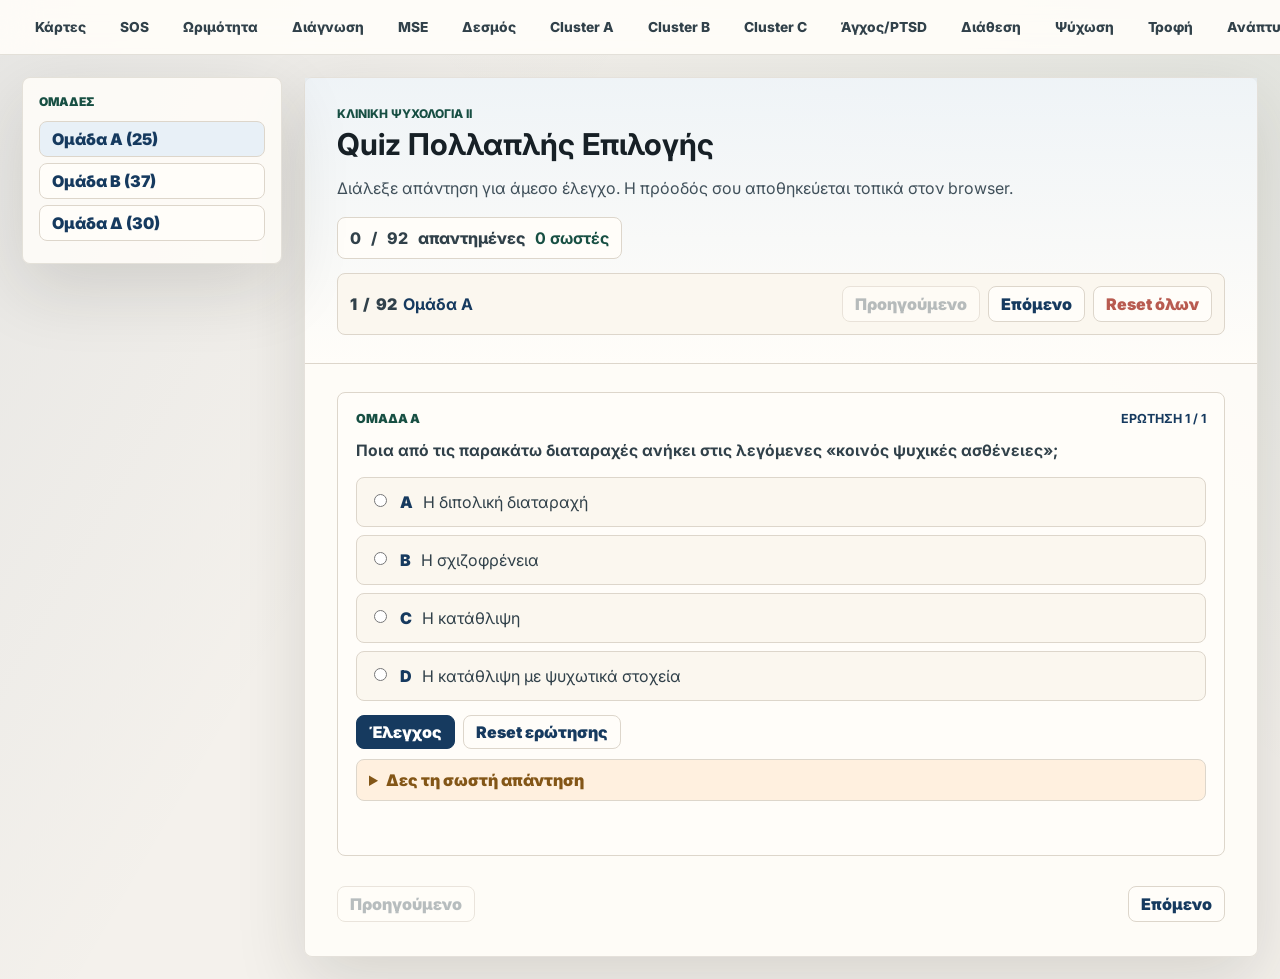
==== commit 53711385: "Improve multiple choice quiz flow" ====
--- a/exam/multiple-choice.html
+++ b/exam/multiple-choice.html
@@ -15,23 +15,35 @@
     <main class="notes-shell">
       <aside class="notes-toc" aria-label="Περιεχόμενα σελίδας">
         <p>Ομάδες</p>
-        <a href="#ομάδα-α">Ομάδα Α (25)</a><a href="#ομάδα-β">Ομάδα Β (37)</a><a href="#ομάδα-δ">Ομάδα Δ (30)</a>
+        <button type="button" class="quiz-jump" data-target-index="0">Ομάδα Α (25)</button><button type="button" class="quiz-jump" data-target-index="25">Ομάδα Β (37)</button><button type="button" class="quiz-jump" data-target-index="62">Ομάδα Δ (30)</button>
       </aside>
       <article class="notes-article">
         <header class="notes-hero">
           <p class="course-label">Κλινική Ψυχολογία ΙΙ</p>
           <h1>Quiz Πολλαπλής Επιλογής</h1>
-          <p class="exam-intro">Διάλεξε απάντηση και πάτησε έλεγχο. Οι σωστές απαντήσεις προέρχονται από το κίτρινο highlight του Word.</p>
+          <p class="exam-intro">Διάλεξε απάντηση για άμεσο έλεγχο. Η πρόοδός σου αποθηκεύεται τοπικά στον browser.</p>
           <div class="quiz-score" aria-live="polite">
             <span id="quizAnswered">0</span>/<span id="quizTotal">92</span> απαντημένες
             <strong id="quizCorrect">0 σωστές</strong>
           </div>
+          <div class="quiz-toolbar" aria-label="Πλοήγηση quiz">
+            <div class="quiz-progress">
+              <span id="quizPosition">1</span>/<span>92</span>
+              <strong id="quizGroup">Ομάδα</strong>
+            </div>
+            <div class="quiz-nav-controls">
+              <button type="button" id="prevQuestion">Προηγούμενο</button>
+              <button type="button" id="nextQuestion">Επόμενο</button>
+              <button type="button" id="resetAllAnswers">Reset όλων</button>
+            </div>
+          </div>
         </header>
-        <div class="notes-content">
-          <section class="exam-section" id="ομάδα-α"><h2>Ομάδα Α</h2><article class="quiz-card" data-question="1" data-correct-labels="[&quot;C&quot;]">
+        <div class="notes-content quiz-content">
+          <div class="quiz-stage" id="quizStage">
+            <article class="quiz-card" data-question="1" data-group="Ομάδα Α" data-correct-labels="[&quot;C&quot;]">
                   <div class="quiz-card-head">
                     <span>Ομάδα Α</span>
-                    <strong>Ερώτηση 1</strong>
+                    <strong>Ερώτηση 1 / 1</strong>
                   </div>
                   <p class="quiz-prompt">Ποια από τις παρακάτω διαταραχές ανήκει στις λεγόμενες «κοινός ψυχικές ασθένειες»;</p>
                   <div class="quiz-options"><label class="quiz-option" for="q1-o0">
@@ -53,17 +65,17 @@
                     </label></div>
                   <div class="quiz-actions">
                     <button type="button" class="check-answer">Έλεγχος</button>
-                    <button type="button" class="reset-answer">Καθαρισμός</button>
+                    <button type="button" class="reset-answer">Reset ερώτησης</button>
                   </div>
                   <details class="answer-details">
                     <summary>Δες τη σωστή απάντηση</summary>
                     <p>C. Η κατάθλιψη</p>
                   </details>
                   <p class="quiz-feedback" aria-live="polite"></p>
-                </article><article class="quiz-card" data-question="2" data-correct-labels="[&quot;D&quot;]">
+                </article><article class="quiz-card" data-question="2" data-group="Ομάδα Α" data-correct-labels="[&quot;D&quot;]" hidden>
                   <div class="quiz-card-head">
                     <span>Ομάδα Α</span>
-                    <strong>Ερώτηση 2</strong>
+                    <strong>Ερώτηση 2 / 2</strong>
                   </div>
                   <p class="quiz-prompt">Α. Έκδηλος φόβος ή άγχος του ατόμου για μία ή περισσότερες κοινωνικές καταστάσεις στις οποίες εκτίθεται σε πιθανό εξονυχιστικό έλεγχο από τους άλλους. Β. Το άτομο φοβάται ότι θα ενεργήσει με τρόπο ή θα εμφανίσει συμπτώματα άγχους που θα αξιολογηθούν αρνητικά. Τα παραπάνω αποτελούν κριτήρια:</p>
                   <div class="quiz-options"><label class="quiz-option" for="q2-o0">
@@ -85,17 +97,17 @@
                     </label></div>
                   <div class="quiz-actions">
                     <button type="button" class="check-answer">Έλεγχος</button>
-                    <button type="button" class="reset-answer">Καθαρισμός</button>
+                    <button type="button" class="reset-answer">Reset ερώτησης</button>
                   </div>
                   <details class="answer-details">
                     <summary>Δες τη σωστή απάντηση</summary>
                     <p>D. Της Κοινωνικής Αγχώδους Διαταραχής</p>
                   </details>
                   <p class="quiz-feedback" aria-live="polite"></p>
-                </article><article class="quiz-card" data-question="3" data-correct-labels="[&quot;B&quot;]">
+                </article><article class="quiz-card" data-question="3" data-group="Ομάδα Α" data-correct-labels="[&quot;B&quot;]" hidden>
                   <div class="quiz-card-head">
                     <span>Ομάδα Α</span>
-                    <strong>Ερώτηση 3</strong>
+                    <strong>Ερώτηση 3 / 3</strong>
                   </div>
                   <p class="quiz-prompt">Ποια είναι διαφορά της Προσβολής Πανικού από τη Διαταραχή Πανικού.</p>
                   <div class="quiz-options"><label class="quiz-option" for="q3-o0">
@@ -117,17 +129,17 @@
                     </label></div>
                   <div class="quiz-actions">
                     <button type="button" class="check-answer">Έλεγχος</button>
-                    <button type="button" class="reset-answer">Καθαρισμός</button>
+                    <button type="button" class="reset-answer">Reset ερώτησης</button>
                   </div>
                   <details class="answer-details">
                     <summary>Δες τη σωστή απάντηση</summary>
                     <p>B. Η Διαταραχή Πανικού προϋποθέτει ανησυχία για την πιθανότητα να εμφανιστεί κάποια Προσβολή Πανικού</p>
                   </details>
                   <p class="quiz-feedback" aria-live="polite"></p>
-                </article><article class="quiz-card" data-question="4" data-correct-labels="[&quot;D&quot;]">
+                </article><article class="quiz-card" data-question="4" data-group="Ομάδα Α" data-correct-labels="[&quot;D&quot;]" hidden>
                   <div class="quiz-card-head">
                     <span>Ομάδα Α</span>
-                    <strong>Ερώτηση 4</strong>
+                    <strong>Ερώτηση 4 / 4</strong>
                   </div>
                   <p class="quiz-prompt">Α. Ενασχόληση με ένα ή περισσότερα φανταστικά ελαττώματα ή ατέλειες στην εμφάνιση τα οποία δεν είναι παρατηρήσιμα ή φαίνονται μικρά για τους άλλους Β. Σε κάποιο σημείο της διαταραχής το άτομο έχει εκτελέσει επαναληπτικές συμπεριφορές (π.χ .: έλεγχος του εαυτού στον καθρέφτη, υπερβολική περιποίηση, τσίμπημα στο δέρμα) ή νοερές πράξεις σε απάντηση στις ανησυχίες για την εμφάνιση. Τα παραπάνω αποτελούν κριτήρια:</p>
                   <div class="quiz-options"><label class="quiz-option" for="q4-o0">
@@ -149,17 +161,17 @@
                     </label></div>
                   <div class="quiz-actions">
                     <button type="button" class="check-answer">Έλεγχος</button>
-                    <button type="button" class="reset-answer">Καθαρισμός</button>
+                    <button type="button" class="reset-answer">Reset ερώτησης</button>
                   </div>
                   <details class="answer-details">
                     <summary>Δες τη σωστή απάντηση</summary>
                     <p>D. Της Σωματοδυσμορφικής Διαταραχής</p>
                   </details>
                   <p class="quiz-feedback" aria-live="polite"></p>
-                </article><article class="quiz-card" data-question="5" data-correct-labels="[&quot;B&quot;]">
+                </article><article class="quiz-card" data-question="5" data-group="Ομάδα Α" data-correct-labels="[&quot;B&quot;]" hidden>
                   <div class="quiz-card-head">
                     <span>Ομάδα Α</span>
-                    <strong>Ερώτηση 5</strong>
+                    <strong>Ερώτηση 5 / 5</strong>
                   </div>
                   <p class="quiz-prompt">Η κατάθλιψη παρουσιάζει υψηλή συννοσηρότητα με ποιες διαταραχές;</p>
                   <div class="quiz-options"><label class="quiz-option" for="q5-o0">
@@ -181,17 +193,17 @@
                     </label></div>
                   <div class="quiz-actions">
                     <button type="button" class="check-answer">Έλεγχος</button>
-                    <button type="button" class="reset-answer">Καθαρισμός</button>
+                    <button type="button" class="reset-answer">Reset ερώτησης</button>
                   </div>
                   <details class="answer-details">
                     <summary>Δες τη σωστή απάντηση</summary>
                     <p>B. με τις αγχώδεις διαταραχές</p>
                   </details>
                   <p class="quiz-feedback" aria-live="polite"></p>
-                </article><article class="quiz-card" data-question="6" data-correct-labels="[&quot;D&quot;]">
+                </article><article class="quiz-card" data-question="6" data-group="Ομάδα Α" data-correct-labels="[&quot;D&quot;]" hidden>
                   <div class="quiz-card-head">
                     <span>Ομάδα Α</span>
-                    <strong>Ερώτηση 6</strong>
+                    <strong>Ερώτηση 6 / 6</strong>
                   </div>
                   <p class="quiz-prompt">Ποια επεισόδια είναι πιο επικίνδυνα για αυτοκτονία;</p>
                   <div class="quiz-options"><label class="quiz-option" for="q6-o0">
@@ -213,17 +225,17 @@
                     </label></div>
                   <div class="quiz-actions">
                     <button type="button" class="check-answer">Έλεγχος</button>
-                    <button type="button" class="reset-answer">Καθαρισμός</button>
+                    <button type="button" class="reset-answer">Reset ερώτησης</button>
                   </div>
                   <details class="answer-details">
                     <summary>Δες τη σωστή απάντηση</summary>
                     <p>D. Μεικτά επεισόδια</p>
                   </details>
                   <p class="quiz-feedback" aria-live="polite"></p>
-                </article><article class="quiz-card" data-question="7" data-correct-labels="[&quot;C&quot;]">
+                </article><article class="quiz-card" data-question="7" data-group="Ομάδα Α" data-correct-labels="[&quot;C&quot;]" hidden>
                   <div class="quiz-card-head">
                     <span>Ομάδα Α</span>
-                    <strong>Ερώτηση 7</strong>
+                    <strong>Ερώτηση 7 / 7</strong>
                   </div>
                   <p class="quiz-prompt">Σε ποια περίπτωση ένα άτομο δυσκολεύεται στις παρακάτω συνθήκες; Να χρησιμοποιεί τα μέσα μαζικής μεταφοράς. Να βρίσκεται σε ανοιχτούς χώρους. Να βρίσκεται σε κλειστούς χώρους. Να στέκεται στην ουρά ή μέσα σε πλήθος. Να είναι μόνος έξω από το σπίτι.</p>
                   <div class="quiz-options"><label class="quiz-option" for="q7-o0">
@@ -245,17 +257,17 @@
                     </label></div>
                   <div class="quiz-actions">
                     <button type="button" class="check-answer">Έλεγχος</button>
-                    <button type="button" class="reset-answer">Καθαρισμός</button>
+                    <button type="button" class="reset-answer">Reset ερώτησης</button>
                   </div>
                   <details class="answer-details">
                     <summary>Δες τη σωστή απάντηση</summary>
                     <p>C. Στην περίπτωση που έχει στοιχεία Αγοραφοβίας</p>
                   </details>
                   <p class="quiz-feedback" aria-live="polite"></p>
-                </article><article class="quiz-card" data-question="8" data-correct-labels="[&quot;B&quot;]">
+                </article><article class="quiz-card" data-question="8" data-group="Ομάδα Α" data-correct-labels="[&quot;B&quot;]" hidden>
                   <div class="quiz-card-head">
                     <span>Ομάδα Α</span>
-                    <strong>Ερώτηση 8</strong>
+                    <strong>Ερώτηση 8 / 8</strong>
                   </div>
                   <p class="quiz-prompt">Σε ποια από τις παρακάτω Διατροφικές Διαταραχές το άτομο μπορεί να μην εμφανίζει διαστρεβλωμένη εικόνα σώματος:</p>
                   <div class="quiz-options"><label class="quiz-option" for="q8-o0">
@@ -277,17 +289,17 @@
                     </label></div>
                   <div class="quiz-actions">
                     <button type="button" class="check-answer">Έλεγχος</button>
-                    <button type="button" class="reset-answer">Καθαρισμός</button>
+                    <button type="button" class="reset-answer">Reset ερώτησης</button>
                   </div>
                   <details class="answer-details">
                     <summary>Δες τη σωστή απάντηση</summary>
                     <p>B. Στην Διαταραχή Υπερφαγίας</p>
                   </details>
                   <p class="quiz-feedback" aria-live="polite"></p>
-                </article><article class="quiz-card" data-question="9" data-correct-labels="[&quot;D&quot;]">
+                </article><article class="quiz-card" data-question="9" data-group="Ομάδα Α" data-correct-labels="[&quot;D&quot;]" hidden>
                   <div class="quiz-card-head">
                     <span>Ομάδα Α</span>
-                    <strong>Ερώτηση 9</strong>
+                    <strong>Ερώτηση 9 / 9</strong>
                   </div>
                   <p class="quiz-prompt">Ο Γιώργος τις τελευταίες δύο εβδομάδες μιλά πάρα πολύ γρήγορα και δεν μπορεί καθόλου να παραμείνει σιωπηλός. Κοιμάται ολοένα και λιγότερες ώρες και τις τελευταίες τρεις μέρες κοιμάται μια μόνο ώρα, γιατί δουλεύει ακατάπαυστα σε μια νέα εφεύρεση στον υπολογιστή που πιστεύει ότι θα σταματήσει τη διαδικασία του γήρατος. Είναι πολύ χαρούμενος και ενθουσιώδης για την εφεύρεση του αυτή, γελά όλη την ώρα, λέει ότι θα γίνει πλούσιος και κινείται ακατάπαυστα. Όταν μιλά όμως με τη γυναίκα του την αγκαλιάζει και κλαίει λέγοντας πόσο δυστυχισμένος είναι, ότι εκείνος φταίει για τη δυστυχία της οικογένειας και ότι θέλει να πεθάνει. Τι επεισόδιο είναι αυτό;</p>
                   <div class="quiz-options"><label class="quiz-option" for="q9-o0">
@@ -309,17 +321,17 @@
                     </label></div>
                   <div class="quiz-actions">
                     <button type="button" class="check-answer">Έλεγχος</button>
-                    <button type="button" class="reset-answer">Καθαρισμός</button>
+                    <button type="button" class="reset-answer">Reset ερώτησης</button>
                   </div>
                   <details class="answer-details">
                     <summary>Δες τη σωστή απάντηση</summary>
                     <p>D. Μεικτό επεισόδιο</p>
                   </details>
                   <p class="quiz-feedback" aria-live="polite"></p>
-                </article><article class="quiz-card" data-question="10" data-correct-labels="[&quot;D&quot;]">
+                </article><article class="quiz-card" data-question="10" data-group="Ομάδα Α" data-correct-labels="[&quot;D&quot;]" hidden>
                   <div class="quiz-card-head">
                     <span>Ομάδα Α</span>
-                    <strong>Ερώτηση 10</strong>
+                    <strong>Ερώτηση 10 / 10</strong>
                   </div>
                   <p class="quiz-prompt">Προσέρχεται ένας έφηβος ηλικίας 13 ετών που φαίνεται να πληροί τα κριτήρια για τη διάγνωση Πίκα. Τι από τα παρακάτω χρειάζεται να διερευνήσουμε περαιτέρω;</p>
                   <div class="quiz-options"><label class="quiz-option" for="q10-o0">
@@ -341,17 +353,17 @@
                     </label></div>
                   <div class="quiz-actions">
                     <button type="button" class="check-answer">Έλεγχος</button>
-                    <button type="button" class="reset-answer">Καθαρισμός</button>
+                    <button type="button" class="reset-answer">Reset ερώτησης</button>
                   </div>
                   <details class="answer-details">
                     <summary>Δες τη σωστή απάντηση</summary>
                     <p>D. Όλα τα παραπάνω</p>
                   </details>
                   <p class="quiz-feedback" aria-live="polite"></p>
-                </article><article class="quiz-card" data-question="11" data-correct-labels="[&quot;C&quot;]">
+                </article><article class="quiz-card" data-question="11" data-group="Ομάδα Α" data-correct-labels="[&quot;C&quot;]" hidden>
                   <div class="quiz-card-head">
                     <span>Ομάδα Α</span>
-                    <strong>Ερώτηση 11</strong>
+                    <strong>Ερώτηση 11 / 11</strong>
                   </div>
                   <p class="quiz-prompt">Μία γυναίκα ηλικίας 36 ετών προσέρχεται για θεραπεία. Αναφέρει ότι προσέρχεται επειδή βασανίζεται από πολύ επίμονες σκέψεις ότι θα κάνει κακό στον εαυτό της. Οι σκέψεις αυτές της προκαλούν έντονο φόβο και άγχος κάθε μέρα τις περισσότερες ώρες της ημέρας και αυτό έχει αρχίσει να έχει αντίκτυπο στη λειτουργικότητά της διότι συχνά δεν καταφέρνει να πάει στη δουλειά της και κάποιες μέρες παραμελεί τη σωματική της υγιεινή. Ποια διαγνωστική κατηγορία αντιστοιχεί σε αυτή την κλινική εικόνα;</p>
                   <div class="quiz-options"><label class="quiz-option" for="q11-o0">
@@ -373,17 +385,17 @@
                     </label></div>
                   <div class="quiz-actions">
                     <button type="button" class="check-answer">Έλεγχος</button>
-                    <button type="button" class="reset-answer">Καθαρισμός</button>
+                    <button type="button" class="reset-answer">Reset ερώτησης</button>
                   </div>
                   <details class="answer-details">
                     <summary>Δες τη σωστή απάντηση</summary>
                     <p>C. Ιδεο - Ψυχαναγκαστική Διαταραχή</p>
                   </details>
                   <p class="quiz-feedback" aria-live="polite"></p>
-                </article><article class="quiz-card" data-question="12" data-correct-labels="[&quot;D&quot;]">
+                </article><article class="quiz-card" data-question="12" data-group="Ομάδα Α" data-correct-labels="[&quot;D&quot;]" hidden>
                   <div class="quiz-card-head">
                     <span>Ομάδα Α</span>
-                    <strong>Ερώτηση 12</strong>
+                    <strong>Ερώτηση 12 / 12</strong>
                   </div>
                   <p class="quiz-prompt">Έκθεση σε θάνατο ή σε κίνδυνο θανάτου, σε σοβαρό τραυματισμό ή σε σεξουαλική βία, με έναν ή περισσότερους από τους παρακάτω τρόπους: να βιώσει κανείς το γεγονός προσωπικά, να είναι αυτόπτης μάρτυρας του γεγονότος, να μάθει ότι κάποιο κοντινό του πρόσωπο σκοτώθηκε με βίαιο τρόπο ή από ατύχημα ή απειλήθηκε η ζωή του, ή να βιώσει επανειλημμένη ή υπερβολική έκθεση σε αποστροφικές λεπτομέρειες για ένα ή περισσότερα γεγονότα με άλλο τρόπο από τα ΜΜΕ. Το παραπάνω αποτελεί:</p>
                   <div class="quiz-options"><label class="quiz-option" for="q12-o0">
@@ -405,17 +417,17 @@
                     </label></div>
                   <div class="quiz-actions">
                     <button type="button" class="check-answer">Έλεγχος</button>
-                    <button type="button" class="reset-answer">Καθαρισμός</button>
+                    <button type="button" class="reset-answer">Reset ερώτησης</button>
                   </div>
                   <details class="answer-details">
                     <summary>Δες τη σωστή απάντηση</summary>
                     <p>D. Όλα τα παραπάνω</p>
                   </details>
                   <p class="quiz-feedback" aria-live="polite"></p>
-                </article><article class="quiz-card" data-question="13" data-correct-labels="[&quot;A&quot;]">
+                </article><article class="quiz-card" data-question="13" data-group="Ομάδα Α" data-correct-labels="[&quot;A&quot;]" hidden>
                   <div class="quiz-card-head">
                     <span>Ομάδα Α</span>
-                    <strong>Ερώτηση 13</strong>
+                    <strong>Ερώτηση 13 / 13</strong>
                   </div>
                   <p class="quiz-prompt">Α. Επίμονα ή επανειλημμένα ανεπαρκείς (ή απούσες) σεξουαλικές/ ερωτικές σκέψεις ή φαντασιώσεις και επιθυμία για σεξουαλική δραστηριότητα. Η κρίση για την ανεπάρκεια ή την απουσία γίνεται από κλινικό λαμβάνοντας υπόψη παράγοντες που επηρεάζουν τη σεξουαλική λειτουργικότητα, όπως η ηλικία κα γενικά κοινωνιοπολιτισμικά πλαίσια της ζωής του ατόμου. Το παραπάνω αποτελεί κριτήριο για:</p>
                   <div class="quiz-options"><label class="quiz-option" for="q13-o0">
@@ -437,17 +449,17 @@
                     </label></div>
                   <div class="quiz-actions">
                     <button type="button" class="check-answer">Έλεγχος</button>
-                    <button type="button" class="reset-answer">Καθαρισμός</button>
+                    <button type="button" class="reset-answer">Reset ερώτησης</button>
                   </div>
                   <details class="answer-details">
                     <summary>Δες τη σωστή απάντηση</summary>
                     <p>A. Ανδρική Διαταραχή Υποτονικής Σεξουαλικής Επιθυμίας</p>
                   </details>
                   <p class="quiz-feedback" aria-live="polite"></p>
-                </article><article class="quiz-card" data-question="14" data-correct-labels="[&quot;C&quot;]">
+                </article><article class="quiz-card" data-question="14" data-group="Ομάδα Α" data-correct-labels="[&quot;C&quot;]" hidden>
                   <div class="quiz-card-head">
                     <span>Ομάδα Α</span>
-                    <strong>Ερώτηση 14</strong>
+                    <strong>Ερώτηση 14 / 14</strong>
                   </div>
                   <p class="quiz-prompt">Η Μαρία 42 ετών προσέρχεται στα επείγοντα ενός γενικού νοσοκομείου με δύσπνοια και έντονο φόβο ότι πεθαίνει καθώς αισθάνεται να της κόβεται η ανάσα. Ποια διαγνωστική κατηγορία αντιστοιχεί σε αυτή την κλινική εικόνα;</p>
                   <div class="quiz-options"><label class="quiz-option" for="q14-o0">
@@ -469,17 +481,17 @@
                     </label></div>
                   <div class="quiz-actions">
                     <button type="button" class="check-answer">Έλεγχος</button>
-                    <button type="button" class="reset-answer">Καθαρισμός</button>
+                    <button type="button" class="reset-answer">Reset ερώτησης</button>
                   </div>
                   <details class="answer-details">
                     <summary>Δες τη σωστή απάντηση</summary>
                     <p>C. Προσβολή Γανικού</p>
                   </details>
                   <p class="quiz-feedback" aria-live="polite"></p>
-                </article><article class="quiz-card" data-question="15" data-correct-labels="[&quot;D&quot;]">
+                </article><article class="quiz-card" data-question="15" data-group="Ομάδα Α" data-correct-labels="[&quot;D&quot;]" hidden>
                   <div class="quiz-card-head">
                     <span>Ομάδα Α</span>
-                    <strong>Ερώτηση 15</strong>
+                    <strong>Ερώτηση 15 / 15</strong>
                   </div>
                   <p class="quiz-prompt">Μία διάγνωση που δίνεται σε ένα άτομο χρησιμεύει στους κλινικούς ώστε:</p>
                   <div class="quiz-options"><label class="quiz-option" for="q15-o0">
@@ -501,17 +513,17 @@
                     </label></div>
                   <div class="quiz-actions">
                     <button type="button" class="check-answer">Έλεγχος</button>
-                    <button type="button" class="reset-answer">Καθαρισμός</button>
+                    <button type="button" class="reset-answer">Reset ερώτησης</button>
                   </div>
                   <details class="answer-details">
                     <summary>Δες τη σωστή απάντηση</summary>
                     <p>D. Να έχουν μία κοινή γλώσσα, να προσανατολίζονται ως προς το είδος των παρεμβάσεων, των υποτροπών και ως προς την πορεία της διαταραχής</p>
                   </details>
                   <p class="quiz-feedback" aria-live="polite"></p>
-                </article><article class="quiz-card" data-question="16" data-correct-labels="[&quot;A&quot;]">
+                </article><article class="quiz-card" data-question="16" data-group="Ομάδα Α" data-correct-labels="[&quot;A&quot;]" hidden>
                   <div class="quiz-card-head">
                     <span>Ομάδα Α</span>
-                    <strong>Ερώτηση 16</strong>
+                    <strong>Ερώτηση 16 / 16</strong>
                   </div>
                   <p class="quiz-prompt">Ποια από της παρακάτω ψυχοδυναμικές ερμηνείες αναφέρεται στην ανορεξία;</p>
                   <div class="quiz-options"><label class="quiz-option" for="q16-o0">
@@ -533,17 +545,17 @@
                     </label></div>
                   <div class="quiz-actions">
                     <button type="button" class="check-answer">Έλεγχος</button>
-                    <button type="button" class="reset-answer">Καθαρισμός</button>
+                    <button type="button" class="reset-answer">Reset ερώτησης</button>
                   </div>
                   <details class="answer-details">
                     <summary>Δες τη σωστή απάντηση</summary>
                     <p>A. Το άτομο με ανορεξία αποφεύγοντας τη σίτιση αποφεύγει ασυνείδητα την ωρίμανση διατηρώντας ένα παιδικό σώμα</p>
                   </details>
                   <p class="quiz-feedback" aria-live="polite"></p>
-                </article><article class="quiz-card" data-question="17" data-correct-labels="[&quot;D&quot;]">
+                </article><article class="quiz-card" data-question="17" data-group="Ομάδα Α" data-correct-labels="[&quot;D&quot;]" hidden>
                   <div class="quiz-card-head">
                     <span>Ομάδα Α</span>
-                    <strong>Ερώτηση 17</strong>
+                    <strong>Ερώτηση 17 / 17</strong>
                   </div>
                   <p class="quiz-prompt">Η Αγγελική είναι 23 ετών και έμεινε πρόσφατα χωρίς δουλειά. Τον τελευταίο μήνα έχει μειώσει τις ώρες που κοιμάται, από 8 σε 5 ώρες, ενώ οι δικοί της παρατηρούν πως δεν είναι ιδιαίτερα κουρασμένη. Ταυτόχρονα είναι πιο ευδιάθετη απ&#x27; ό,τι συνήθως, πιο διαχυτική και πιο ομιλητική. Κάθε εβδομάδα γυρνά σπίτι έχοντας αγοράσει καινούργια ρούχα. Τι από τα παρακάτω συμβαίνει στην Αγγελική;</p>
                   <div class="quiz-options"><label class="quiz-option" for="q17-o0">
@@ -565,17 +577,17 @@
                     </label></div>
                   <div class="quiz-actions">
                     <button type="button" class="check-answer">Έλεγχος</button>
-                    <button type="button" class="reset-answer">Καθαρισμός</button>
+                    <button type="button" class="reset-answer">Reset ερώτησης</button>
                   </div>
                   <details class="answer-details">
                     <summary>Δες τη σωστή απάντηση</summary>
                     <p>D. πληροί τα κριτήρια υπομανιακού επεισοδίου</p>
                   </details>
                   <p class="quiz-feedback" aria-live="polite"></p>
-                </article><article class="quiz-card" data-question="18" data-correct-labels="[&quot;C&quot;]">
+                </article><article class="quiz-card" data-question="18" data-group="Ομάδα Α" data-correct-labels="[&quot;C&quot;]" hidden>
                   <div class="quiz-card-head">
                     <span>Ομάδα Α</span>
-                    <strong>Ερώτηση 18</strong>
+                    <strong>Ερώτηση 18 / 18</strong>
                   </div>
                   <p class="quiz-prompt">Οι πεποιθήσεις που το άτομο έχει σε αντίθεση με την πραγματικότητα και τις οποίες διατηρεί με μεγάλη βεβαιότητα παρά τις ενδείξεις ότι δεν ισχύουν, ονομάζονται:</p>
                   <div class="quiz-options"><label class="quiz-option" for="q18-o0">
@@ -597,17 +609,17 @@
                     </label></div>
                   <div class="quiz-actions">
                     <button type="button" class="check-answer">Έλεγχος</button>
-                    <button type="button" class="reset-answer">Καθαρισμός</button>
+                    <button type="button" class="reset-answer">Reset ερώτησης</button>
                   </div>
                   <details class="answer-details">
                     <summary>Δες τη σωστή απάντηση</summary>
                     <p>C. παραληρητικές ιδέες</p>
                   </details>
                   <p class="quiz-feedback" aria-live="polite"></p>
-                </article><article class="quiz-card" data-question="19" data-correct-labels="[&quot;C&quot;]">
+                </article><article class="quiz-card" data-question="19" data-group="Ομάδα Α" data-correct-labels="[&quot;C&quot;]" hidden>
                   <div class="quiz-card-head">
                     <span>Ομάδα Α</span>
-                    <strong>Ερώτηση 19</strong>
+                    <strong>Ερώτηση 19 / 19</strong>
                   </div>
                   <p class="quiz-prompt">Ο Μιχάλης 30 ετών παρουσιάζει επίμονες σκέψεις ότι μπορεί να βλάψει τον εαυτό του ή τους άλλους. Αναγνωρίζει ότι πρόκειται για παράλογες ιδέες που «γεννά» το μυαλό του, αλλά παρ&#x27; όλα αυτά του δημιουργούν έντονο φόβο. Ποια διαγνωστική κατηγορία αντιστοιχεί σε αυτή την κλινική εικόνα;</p>
                   <div class="quiz-options"><label class="quiz-option" for="q19-o0">
@@ -629,17 +641,17 @@
                     </label></div>
                   <div class="quiz-actions">
                     <button type="button" class="check-answer">Έλεγχος</button>
-                    <button type="button" class="reset-answer">Καθαρισμός</button>
+                    <button type="button" class="reset-answer">Reset ερώτησης</button>
                   </div>
                   <details class="answer-details">
                     <summary>Δες τη σωστή απάντηση</summary>
                     <p>C. Ιδεοψυχαναγκαστική Διαταραχή</p>
                   </details>
                   <p class="quiz-feedback" aria-live="polite"></p>
-                </article><article class="quiz-card" data-question="20" data-correct-labels="[&quot;D&quot;]">
+                </article><article class="quiz-card" data-question="20" data-group="Ομάδα Α" data-correct-labels="[&quot;D&quot;]" hidden>
                   <div class="quiz-card-head">
                     <span>Ομάδα Α</span>
-                    <strong>Ερώτηση 20</strong>
+                    <strong>Ερώτηση 20 / 20</strong>
                   </div>
                   <p class="quiz-prompt">Για να λάβει κάποιος τη διάγνωση της Πρόωρης εκσπερμάτισης θα πρέπει:</p>
                   <div class="quiz-options"><label class="quiz-option" for="q20-o0">
@@ -661,19 +673,19 @@
                     </label></div>
                   <div class="quiz-actions">
                     <button type="button" class="check-answer">Έλεγχος</button>
-                    <button type="button" class="reset-answer">Καθαρισμός</button>
+                    <button type="button" class="reset-answer">Reset ερώτησης</button>
                   </div>
                   <details class="answer-details">
                     <summary>Δες τη σωστή απάντηση</summary>
                     <p>D. Η εκσπερμάτιση να γίνεται ένα λεπτό μετά τη διείσδυση και παρά την επιθυμία του ατόμου</p>
                   </details>
                   <p class="quiz-feedback" aria-live="polite"></p>
-                </article><article class="quiz-card" data-question="21" data-correct-labels="[&quot;D&quot;]">
+                </article><article class="quiz-card" data-question="21" data-group="Ομάδα Α" data-correct-labels="[&quot;D&quot;]" hidden>
                   <div class="quiz-card-head">
                     <span>Ομάδα Α</span>
-                    <strong>Ερώτηση 21</strong>
-                  </div>
-                  <p class="quiz-prompt">Η Κική ήταν από παιδί πολύ ενεργητική, εύστροφη, με πολλούς φίλους, είχε πολλά ενδιαφέροντα και ήταν άριστη μαθήτρια. Τον τελευταίο μήνα προσλήφθηκε σε μια δουλειά και επειδή θέλει πολύ να πετύχει, δουλεύει πολλές ώρες και κοιμάται λιγότερες ώρες από ό,τι συνήθως. Αν δεν πάει 2 η ώρα δεν κοιμάται, νιώθει κούραση το πρωί, αλλά χαίρεταιπολύ που θα πάει στη νέα δουλειά. Μιλά με τους συναδέλφους εκεί, είναι αρκετά εξωστρεφής, περισσότερο απ&#x27; ό,τι συνήθως και μιλά ακατάπαυστα στους φίλους της γι&#x27; αυτό. Πιστεύει ότι σύντομα θα τα καταφέρει κι εκεί και ότι θα αναγνωρίσουν το πόσο ξεχωριστή είναι. Τι διάγνωση μπορεί να δοθεί αναφορικά με την εικόνα που παρουσιάζει η Κική;</p>
+                    <strong>Ερώτηση 21 / 21</strong>
+                  </div>
+                  <p class="quiz-prompt">Η Κική ήταν από παιδί πολύ ενεργητική, εύστροφη, με πολλούς φίλους, είχε πολλά ενδιαφέροντα και ήταν άριστη μαθήτρια. Τον τελευταίο μήνα προσλήφθηκε σε μια δουλειά και επειδή θέλει πολύ να πετύχει, δουλεύει πολλές ώρες και κοιμάται λιγότερες ώρες από ό,τι συνήθως. Αν δεν πάει 2 η ώρα δεν κοιμάται, νιώθει κούραση το πρωί, αλλά χαίρεται πολύ που θα πάει στη νέα δουλειά. Μιλά με τους συναδέλφους εκεί, είναι αρκετά εξωστρεφής, περισσότερο απ&#x27; ό,τι συνήθως και μιλά ακατάπαυστα στους φίλους της γι&#x27; αυτό. Πιστεύει ότι σύντομα θα τα καταφέρει κι εκεί και ότι θα αναγνωρίσουν το πόσο ξεχωριστή είναι. Τι διάγνωση μπορεί να δοθεί αναφορικά με την εικόνα που παρουσιάζει η Κική;</p>
                   <div class="quiz-options"><label class="quiz-option" for="q21-o0">
                       <input id="q21-o0" type="radio" name="q21" value="A" data-correct="false" />
                       <span class="option-label">A</span>
@@ -693,17 +705,17 @@
                     </label></div>
                   <div class="quiz-actions">
                     <button type="button" class="check-answer">Έλεγχος</button>
-                    <button type="button" class="reset-answer">Καθαρισμός</button>
+                    <button type="button" class="reset-answer">Reset ερώτησης</button>
                   </div>
                   <details class="answer-details">
                     <summary>Δες τη σωστή απάντηση</summary>
                     <p>D. Καμία διάγνωση</p>
                   </details>
                   <p class="quiz-feedback" aria-live="polite"></p>
-                </article><article class="quiz-card" data-question="22" data-correct-labels="[&quot;A&quot;]">
+                </article><article class="quiz-card" data-question="22" data-group="Ομάδα Α" data-correct-labels="[&quot;A&quot;]" hidden>
                   <div class="quiz-card-head">
                     <span>Ομάδα Α</span>
-                    <strong>Ερώτηση 22</strong>
+                    <strong>Ερώτηση 22 / 22</strong>
                   </div>
                   <p class="quiz-prompt">Στην ........... , κάποιος άλλος μπορεί να τοποθετήσει τα άκρα του ασθενή σε θέσεις, τις οποίες ο ασθενής διατηρεί για μεγάλα χρονικά διαστήματα</p>
                   <div class="quiz-options"><label class="quiz-option" for="q22-o0">
@@ -721,17 +733,17 @@
                     </label></div>
                   <div class="quiz-actions">
                     <button type="button" class="check-answer">Έλεγχος</button>
-                    <button type="button" class="reset-answer">Καθαρισμός</button>
+                    <button type="button" class="reset-answer">Reset ερώτησης</button>
                   </div>
                   <details class="answer-details">
                     <summary>Δες τη σωστή απάντηση</summary>
                     <p>A. Κηρώδη ευκαμψία</p>
                   </details>
                   <p class="quiz-feedback" aria-live="polite"></p>
-                </article><article class="quiz-card" data-question="23" data-correct-labels="[&quot;B&quot;]">
+                </article><article class="quiz-card" data-question="23" data-group="Ομάδα Α" data-correct-labels="[&quot;B&quot;]" hidden>
                   <div class="quiz-card-head">
                     <span>Ομάδα Α</span>
-                    <strong>Ερώτηση 23</strong>
+                    <strong>Ερώτηση 23 / 23</strong>
                   </div>
                   <p class="quiz-prompt">Τα συμπτώματα που τείνουν να διαρκούν πέρα από τα οξέα επεισόδια και έχουν σοβαρές επιπτώσεις στη ζωή των ασθενών με σχιζοφρένεια είναι:</p>
                   <div class="quiz-options"><label class="quiz-option" for="q23-o0">
@@ -753,17 +765,17 @@
                     </label></div>
                   <div class="quiz-actions">
                     <button type="button" class="check-answer">Έλεγχος</button>
-                    <button type="button" class="reset-answer">Καθαρισμός</button>
+                    <button type="button" class="reset-answer">Reset ερώτησης</button>
                   </div>
                   <details class="answer-details">
                     <summary>Δες τη σωστή απάντηση</summary>
                     <p>B. αρνητικά</p>
                   </details>
                   <p class="quiz-feedback" aria-live="polite"></p>
-                </article><article class="quiz-card" data-question="24" data-correct-labels="[&quot;A&quot;]">
+                </article><article class="quiz-card" data-question="24" data-group="Ομάδα Α" data-correct-labels="[&quot;A&quot;]" hidden>
                   <div class="quiz-card-head">
                     <span>Ομάδα Α</span>
-                    <strong>Ερώτηση 24</strong>
+                    <strong>Ερώτηση 24 / 24</strong>
                   </div>
                   <p class="quiz-prompt">Ποια από τις παρακάτω διαταραχές ανήκει στην ευρύτερη κατηγορία «σοβαρή ψυχική ασθένεια»;</p>
                   <div class="quiz-options"><label class="quiz-option" for="q24-o0">
@@ -785,17 +797,17 @@
                     </label></div>
                   <div class="quiz-actions">
                     <button type="button" class="check-answer">Έλεγχος</button>
-                    <button type="button" class="reset-answer">Καθαρισμός</button>
+                    <button type="button" class="reset-answer">Reset ερώτησης</button>
                   </div>
                   <details class="answer-details">
                     <summary>Δες τη σωστή απάντηση</summary>
                     <p>A. Η διπολική διαταραχή</p>
                   </details>
                   <p class="quiz-feedback" aria-live="polite"></p>
-                </article><article class="quiz-card" data-question="25" data-correct-labels="[&quot;B&quot;]">
+                </article><article class="quiz-card" data-question="25" data-group="Ομάδα Α" data-correct-labels="[&quot;B&quot;]" hidden>
                   <div class="quiz-card-head">
                     <span>Ομάδα Α</span>
-                    <strong>Ερώτηση 25</strong>
+                    <strong>Ερώτηση 25 / 25</strong>
                   </div>
                   <p class="quiz-prompt">Η έλλειψη ενεργητικότητας και η φαινομενική απουσία ενδιαφέροντος για πράγματα που συνήθως αποτελούν δραστηριότητες ρουτίνας ή η αδυναμία του ατόμου να συνεχίσει αυτές τις δραστηριότητες, αφορούν στο σύμπτωμα της:</p>
                   <div class="quiz-options"><label class="quiz-option" for="q25-o0">
@@ -817,17 +829,17 @@
                     </label></div>
                   <div class="quiz-actions">
                     <button type="button" class="check-answer">Έλεγχος</button>
-                    <button type="button" class="reset-answer">Καθαρισμός</button>
+                    <button type="button" class="reset-answer">Reset ερώτησης</button>
                   </div>
                   <details class="answer-details">
                     <summary>Δες τη σωστή απάντηση</summary>
                     <p>B. Αβουλίας/απάθειας,</p>
                   </details>
                   <p class="quiz-feedback" aria-live="polite"></p>
-                </article></section><section class="exam-section" id="ομάδα-β"><h2>Ομάδα Β</h2><article class="quiz-card" data-question="26" data-correct-labels="[&quot;C&quot;]">
-                  <div class="quiz-card-head">
-                    <span>Ομάδα Β</span>
-                    <strong>Ερώτηση 1</strong>
+                </article><article class="quiz-card" data-question="26" data-group="Ομάδα Β" data-correct-labels="[&quot;C&quot;]" hidden>
+                  <div class="quiz-card-head">
+                    <span>Ομάδα Β</span>
+                    <strong>Ερώτηση 1 / 26</strong>
                   </div>
                   <p class="quiz-prompt">Συμφώνα με τα επιδημιολογικά δεδομένα η αντικοινωνική διαταραχή προσωπικότητας συνυπάρχει με μεγαλύτερη συχνότητα με:</p>
                   <div class="quiz-options"><label class="quiz-option" for="q26-o0">
@@ -849,17 +861,17 @@
                     </label></div>
                   <div class="quiz-actions">
                     <button type="button" class="check-answer">Έλεγχος</button>
-                    <button type="button" class="reset-answer">Καθαρισμός</button>
+                    <button type="button" class="reset-answer">Reset ερώτησης</button>
                   </div>
                   <details class="answer-details">
                     <summary>Δες τη σωστή απάντηση</summary>
                     <p>C. Διαταραχή κατάχρησης ουσιών</p>
                   </details>
                   <p class="quiz-feedback" aria-live="polite"></p>
-                </article><article class="quiz-card" data-question="27" data-correct-labels="[&quot;B&quot;]">
-                  <div class="quiz-card-head">
-                    <span>Ομάδα Β</span>
-                    <strong>Ερώτηση 2</strong>
+                </article><article class="quiz-card" data-question="27" data-group="Ομάδα Β" data-correct-labels="[&quot;B&quot;]" hidden>
+                  <div class="quiz-card-head">
+                    <span>Ομάδα Β</span>
+                    <strong>Ερώτηση 2 / 27</strong>
                   </div>
                   <p class="quiz-prompt">Σύμφωνα με την ψυχοδυναμική κατανόηση το άτομο με ναρκισσιστική διαταραχή προσωπικότητας διακρίνεται από ευαισθησία και ευμεταβλητότητα στην αυτοεκτίμηση. Ποιο από τα παρακάτω χρησιμοποιείται από το άτομο προκειμένου να ρυθμίσει την αυτοεκτίμησή του.</p>
                   <div class="quiz-options"><label class="quiz-option" for="q27-o0">
@@ -881,17 +893,17 @@
                     </label></div>
                   <div class="quiz-actions">
                     <button type="button" class="check-answer">Έλεγχος</button>
-                    <button type="button" class="reset-answer">Καθαρισμός</button>
+                    <button type="button" class="reset-answer">Reset ερώτησης</button>
                   </div>
                   <details class="answer-details">
                     <summary>Δες τη σωστή απάντηση</summary>
                     <p>B. Μοτίβο μεγαλομανίας</p>
                   </details>
                   <p class="quiz-feedback" aria-live="polite"></p>
-                </article><article class="quiz-card" data-question="28" data-correct-labels="[&quot;D&quot;]">
-                  <div class="quiz-card-head">
-                    <span>Ομάδα Β</span>
-                    <strong>Ερώτηση 3</strong>
+                </article><article class="quiz-card" data-question="28" data-group="Ομάδα Β" data-correct-labels="[&quot;D&quot;]" hidden>
+                  <div class="quiz-card-head">
+                    <span>Ομάδα Β</span>
+                    <strong>Ερώτηση 3 / 28</strong>
                   </div>
                   <p class="quiz-prompt">Η κυρία Λ. στην πρώτη συνάντηση αναφέρθηκε στο πόσο δυσκολεύτηκα στην πρώτη δημοτικού με τα μαθηματικά. Στην δεύτερη συνάντηση σε ερώτηση σχετικά με την καθημερινότητά της απάντησε δεν περνάω καλά τη μέρα μου, δεν μπορώ να πάω στο σούπερ μάρκετ και όλα ξεκίνησαν όταν δεν καταλάβαινα τα μαθηματικά στην πρώτη δημοτικού&quot;. Λίγο αργότερα κατά τη διάρκεια της συνεδρίας αναφέρθηκε ξανά στην δυσκολία που είχε με το μάθημα της αριθμητικής όταν ήταν παιδί. Ποια διαταραχή της σκέψης εμφανίζεται;</p>
                   <div class="quiz-options"><label class="quiz-option" for="q28-o0">
@@ -913,17 +925,17 @@
                     </label></div>
                   <div class="quiz-actions">
                     <button type="button" class="check-answer">Έλεγχος</button>
-                    <button type="button" class="reset-answer">Καθαρισμός</button>
+                    <button type="button" class="reset-answer">Reset ερώτησης</button>
                   </div>
                   <details class="answer-details">
                     <summary>Δες τη σωστή απάντηση</summary>
                     <p>D. Στενωμένη σκέψη</p>
                   </details>
                   <p class="quiz-feedback" aria-live="polite"></p>
-                </article><article class="quiz-card" data-question="29" data-correct-labels="[&quot;B&quot;]">
-                  <div class="quiz-card-head">
-                    <span>Ομάδα Β</span>
-                    <strong>Ερώτηση 4</strong>
+                </article><article class="quiz-card" data-question="29" data-group="Ομάδα Β" data-correct-labels="[&quot;B&quot;]" hidden>
+                  <div class="quiz-card-head">
+                    <span>Ομάδα Β</span>
+                    <strong>Ερώτηση 4 / 29</strong>
                   </div>
                   <p class="quiz-prompt">Ποιο είναι το κεντρικό άγχος στην οριακή διαταραχή προσωπικότητας;</p>
                   <div class="quiz-options"><label class="quiz-option" for="q29-o0">
@@ -945,17 +957,17 @@
                     </label></div>
                   <div class="quiz-actions">
                     <button type="button" class="check-answer">Έλεγχος</button>
-                    <button type="button" class="reset-answer">Καθαρισμός</button>
+                    <button type="button" class="reset-answer">Reset ερώτησης</button>
                   </div>
                   <details class="answer-details">
                     <summary>Δες τη σωστή απάντηση</summary>
                     <p>B. Άγχος εγκατάλειψης</p>
                   </details>
                   <p class="quiz-feedback" aria-live="polite"></p>
-                </article><article class="quiz-card" data-question="30" data-correct-labels="[&quot;D&quot;]">
-                  <div class="quiz-card-head">
-                    <span>Ομάδα Β</span>
-                    <strong>Ερώτηση 5</strong>
+                </article><article class="quiz-card" data-question="30" data-group="Ομάδα Β" data-correct-labels="[&quot;D&quot;]" hidden>
+                  <div class="quiz-card-head">
+                    <span>Ομάδα Β</span>
+                    <strong>Ερώτηση 5 / 30</strong>
                   </div>
                   <p class="quiz-prompt">Ποιο από τα παρακάτω ΔΕΝ αποτελεί χαρακτηριστικό τα ψυχωτικής λειτουργίας;</p>
                   <div class="quiz-options"><label class="quiz-option" for="q30-o0">
@@ -977,17 +989,17 @@
                     </label></div>
                   <div class="quiz-actions">
                     <button type="button" class="check-answer">Έλεγχος</button>
-                    <button type="button" class="reset-answer">Καθαρισμός</button>
+                    <button type="button" class="reset-answer">Reset ερώτησης</button>
                   </div>
                   <details class="answer-details">
                     <summary>Δες τη σωστή απάντηση</summary>
                     <p>D. Σύγκρουση ανάμεσα στην επιθυμία και την εξωτερική πραγματικότητα</p>
                   </details>
                   <p class="quiz-feedback" aria-live="polite"></p>
-                </article><article class="quiz-card" data-question="31" data-correct-labels="[&quot;A&quot;]">
-                  <div class="quiz-card-head">
-                    <span>Ομάδα Β</span>
-                    <strong>Ερώτηση 6</strong>
+                </article><article class="quiz-card" data-question="31" data-group="Ομάδα Β" data-correct-labels="[&quot;A&quot;]" hidden>
+                  <div class="quiz-card-head">
+                    <span>Ομάδα Β</span>
+                    <strong>Ερώτηση 6 / 31</strong>
                   </div>
                   <p class="quiz-prompt">Ο επιλήσμων ναρκισσιστής:</p>
                   <div class="quiz-options"><label class="quiz-option" for="q31-o0">
@@ -1009,17 +1021,17 @@
                     </label></div>
                   <div class="quiz-actions">
                     <button type="button" class="check-answer">Έλεγχος</button>
-                    <button type="button" class="reset-answer">Καθαρισμός</button>
+                    <button type="button" class="reset-answer">Reset ερώτησης</button>
                   </div>
                   <details class="answer-details">
                     <summary>Δες τη σωστή απάντηση</summary>
                     <p>A. Είναι πολύ ευαίσθητος στις αντιδράσεις των άλλων</p>
                   </details>
                   <p class="quiz-feedback" aria-live="polite"></p>
-                </article><article class="quiz-card" data-question="32" data-correct-labels="[&quot;A&quot;]">
-                  <div class="quiz-card-head">
-                    <span>Ομάδα Β</span>
-                    <strong>Ερώτηση 7</strong>
+                </article><article class="quiz-card" data-question="32" data-group="Ομάδα Β" data-correct-labels="[&quot;A&quot;]" hidden>
+                  <div class="quiz-card-head">
+                    <span>Ομάδα Β</span>
+                    <strong>Ερώτηση 7 / 32</strong>
                   </div>
                   <p class="quiz-prompt">Ποιος/ποια εισήγαγε τις έννοιες του Πραγματικού και Ψευδούς Εαυτού;</p>
                   <div class="quiz-options"><label class="quiz-option" for="q32-o0">
@@ -1041,17 +1053,17 @@
                     </label></div>
                   <div class="quiz-actions">
                     <button type="button" class="check-answer">Έλεγχος</button>
-                    <button type="button" class="reset-answer">Καθαρισμός</button>
+                    <button type="button" class="reset-answer">Reset ερώτησης</button>
                   </div>
                   <details class="answer-details">
                     <summary>Δες τη σωστή απάντηση</summary>
                     <p>A. Winnicott</p>
                   </details>
                   <p class="quiz-feedback" aria-live="polite"></p>
-                </article><article class="quiz-card" data-question="33" data-correct-labels="[&quot;A&quot;]">
-                  <div class="quiz-card-head">
-                    <span>Ομάδα Β</span>
-                    <strong>Ερώτηση 10</strong>
+                </article><article class="quiz-card" data-question="33" data-group="Ομάδα Β" data-correct-labels="[&quot;A&quot;]" hidden>
+                  <div class="quiz-card-head">
+                    <span>Ομάδα Β</span>
+                    <strong>Ερώτηση 10 / 33</strong>
                   </div>
                   <p class="quiz-prompt">Ο κύριος Τ. αναφέρει πως «ένα βράδυ που μπήκα στο σπίτι μου πριν ανοίξω τα φώτα νόμιζα πως είδα έναν δράκο έσα στο σαλόνι. Τελικά ήταν ο καλόγερος που κρεμάω τα ρούχα μου». Πρόκειται για:</p>
                   <div class="quiz-options"><label class="quiz-option" for="q33-o0">
@@ -1073,17 +1085,17 @@
                     </label></div>
                   <div class="quiz-actions">
                     <button type="button" class="check-answer">Έλεγχος</button>
-                    <button type="button" class="reset-answer">Καθαρισμός</button>
+                    <button type="button" class="reset-answer">Reset ερώτησης</button>
                   </div>
                   <details class="answer-details">
                     <summary>Δες τη σωστή απάντηση</summary>
                     <p>A. Παραίσθηση</p>
                   </details>
                   <p class="quiz-feedback" aria-live="polite"></p>
-                </article><article class="quiz-card" data-question="34" data-correct-labels="[&quot;C&quot;]">
-                  <div class="quiz-card-head">
-                    <span>Ομάδα Β</span>
-                    <strong>Ερώτηση 11</strong>
+                </article><article class="quiz-card" data-question="34" data-group="Ομάδα Β" data-correct-labels="[&quot;C&quot;]" hidden>
+                  <div class="quiz-card-head">
+                    <span>Ομάδα Β</span>
+                    <strong>Ερώτηση 11 / 34</strong>
                   </div>
                   <p class="quiz-prompt">Το έργο του Wilfred Bion σχετικά με τη λειτουργία άλφα βασίστηκε στην ιδέα της Melani Klein για</p>
                   <div class="quiz-options"><label class="quiz-option" for="q34-o0">
@@ -1105,17 +1117,17 @@
                     </label></div>
                   <div class="quiz-actions">
                     <button type="button" class="check-answer">Έλεγχος</button>
-                    <button type="button" class="reset-answer">Καθαρισμός</button>
+                    <button type="button" class="reset-answer">Reset ερώτησης</button>
                   </div>
                   <details class="answer-details">
                     <summary>Δες τη σωστή απάντηση</summary>
                     <p>C. Την προβλητική ταύτιση</p>
                   </details>
                   <p class="quiz-feedback" aria-live="polite"></p>
-                </article><article class="quiz-card" data-question="35" data-correct-labels="[&quot;A&quot;]">
-                  <div class="quiz-card-head">
-                    <span>Ομάδα Β</span>
-                    <strong>Ερώτηση 12</strong>
+                </article><article class="quiz-card" data-question="35" data-group="Ομάδα Β" data-correct-labels="[&quot;A&quot;]" hidden>
+                  <div class="quiz-card-head">
+                    <span>Ομάδα Β</span>
+                    <strong>Ερώτηση 12 / 35</strong>
                   </div>
                   <p class="quiz-prompt">Βλέπετε για πρώτη φορά έναν θεραπευόμενο με παρανοϊδή ιδεασμό που δείχνει εξαιρετικά καχύποπτος. Προκειμένου να δημιουργηθεί μία αρχική δέσμευση, ποιο από τα παρακάτω θα ακολουθούσατε;</p>
                   <div class="quiz-options"><label class="quiz-option" for="q35-o0">
@@ -1137,17 +1149,17 @@
                     </label></div>
                   <div class="quiz-actions">
                     <button type="button" class="check-answer">Έλεγχος</button>
-                    <button type="button" class="reset-answer">Καθαρισμός</button>
+                    <button type="button" class="reset-answer">Reset ερώτησης</button>
                   </div>
                   <details class="answer-details">
                     <summary>Δες τη σωστή απάντηση</summary>
                     <p>A. Υιοθέτηση ουδέτερου τρόπου προσέγγισης και εφησυχασμός της παρανοϊκής επιφυλακτικότητας</p>
                   </details>
                   <p class="quiz-feedback" aria-live="polite"></p>
-                </article><article class="quiz-card" data-question="36" data-correct-labels="[&quot;D&quot;]">
-                  <div class="quiz-card-head">
-                    <span>Ομάδα Β</span>
-                    <strong>Ερώτηση 13</strong>
+                </article><article class="quiz-card" data-question="36" data-group="Ομάδα Β" data-correct-labels="[&quot;D&quot;]" hidden>
+                  <div class="quiz-card-head">
+                    <span>Ομάδα Β</span>
+                    <strong>Ερώτηση 13 / 36</strong>
                   </div>
                   <p class="quiz-prompt">Ποιο από τα παρακάτω ΔΕΝ ισχύει για τους πρώιμους δεσμούς:</p>
                   <div class="quiz-options"><label class="quiz-option" for="q36-o0">
@@ -1169,17 +1181,17 @@
                     </label></div>
                   <div class="quiz-actions">
                     <button type="button" class="check-answer">Έλεγχος</button>
-                    <button type="button" class="reset-answer">Καθαρισμός</button>
+                    <button type="button" class="reset-answer">Reset ερώτησης</button>
                   </div>
                   <details class="answer-details">
                     <summary>Δες τη σωστή απάντηση</summary>
                     <p>D. Μεταφέρονται αυτούσιοι από τη μία γενιά στην άλλη</p>
                   </details>
                   <p class="quiz-feedback" aria-live="polite"></p>
-                </article><article class="quiz-card" data-question="37" data-correct-labels="[&quot;A&quot;]">
-                  <div class="quiz-card-head">
-                    <span>Ομάδα Β</span>
-                    <strong>Ερώτηση 14</strong>
+                </article><article class="quiz-card" data-question="37" data-group="Ομάδα Β" data-correct-labels="[&quot;A&quot;]" hidden>
+                  <div class="quiz-card-head">
+                    <span>Ομάδα Β</span>
+                    <strong>Ερώτηση 14 / 37</strong>
                   </div>
                   <p class="quiz-prompt">Ποια είναι η βασική δυσλειτουργία στον τομέα του συναισθήματος στα άτομα με οριακή διαταραχή,</p>
                   <div class="quiz-options"><label class="quiz-option" for="q37-o0">
@@ -1201,17 +1213,17 @@
                     </label></div>
                   <div class="quiz-actions">
                     <button type="button" class="check-answer">Έλεγχος</button>
-                    <button type="button" class="reset-answer">Καθαρισμός</button>
+                    <button type="button" class="reset-answer">Reset ερώτησης</button>
                   </div>
                   <details class="answer-details">
                     <summary>Δες τη σωστή απάντηση</summary>
                     <p>A. Το εσωτερικό συναισθηματικό βίωμα είναι συχνά ασταθές</p>
                   </details>
                   <p class="quiz-feedback" aria-live="polite"></p>
-                </article><article class="quiz-card" data-question="38" data-correct-labels="[&quot;A&quot;]">
-                  <div class="quiz-card-head">
-                    <span>Ομάδα Β</span>
-                    <strong>Ερώτηση 15</strong>
+                </article><article class="quiz-card" data-question="38" data-group="Ομάδα Β" data-correct-labels="[&quot;A&quot;]" hidden>
+                  <div class="quiz-card-head">
+                    <span>Ομάδα Β</span>
+                    <strong>Ερώτηση 15 / 38</strong>
                   </div>
                   <p class="quiz-prompt">Σε ποια από τις παρακάτω διαταραχές προσωπικότητας είναι κεντρικό χαρακτηριστικό το έλλειμα επένδυσης στις διαπροσωπικές σχέσεις;</p>
                   <div class="quiz-options"><label class="quiz-option" for="q38-o0">
@@ -1233,17 +1245,17 @@
                     </label></div>
                   <div class="quiz-actions">
                     <button type="button" class="check-answer">Έλεγχος</button>
-                    <button type="button" class="reset-answer">Καθαρισμός</button>
+                    <button type="button" class="reset-answer">Reset ερώτησης</button>
                   </div>
                   <details class="answer-details">
                     <summary>Δες τη σωστή απάντηση</summary>
                     <p>A. Σχιζοειδή</p>
                   </details>
                   <p class="quiz-feedback" aria-live="polite"></p>
-                </article><article class="quiz-card" data-question="39" data-correct-labels="[&quot;C&quot;]">
-                  <div class="quiz-card-head">
-                    <span>Ομάδα Β</span>
-                    <strong>Ερώτηση 16</strong>
+                </article><article class="quiz-card" data-question="39" data-group="Ομάδα Β" data-correct-labels="[&quot;C&quot;]" hidden>
+                  <div class="quiz-card-head">
+                    <span>Ομάδα Β</span>
+                    <strong>Ερώτηση 16 / 39</strong>
                   </div>
                   <p class="quiz-prompt">Η κ. Σ. κατά την ψυχοδιαγνωστική αξιολόγηση σηκώνεται συνεχώς από την καρέκλα της, παίζει με τα μαλλιά της και ανοιγοκλείνει το φερμουάρ από την τσάντα της. Με ποιον ψυχοπαθολογικό όρο περιγράφεται η παραπάνω εικόνα;</p>
                   <div class="quiz-options"><label class="quiz-option" for="q39-o0">
@@ -1265,19 +1277,19 @@
                     </label></div>
                   <div class="quiz-actions">
                     <button type="button" class="check-answer">Έλεγχος</button>
-                    <button type="button" class="reset-answer">Καθαρισμός</button>
+                    <button type="button" class="reset-answer">Reset ερώτησης</button>
                   </div>
                   <details class="answer-details">
                     <summary>Δες τη σωστή απάντηση</summary>
                     <p>C. Ψυχοκινητική ανησυχία</p>
                   </details>
                   <p class="quiz-feedback" aria-live="polite"></p>
-                </article><article class="quiz-card" data-question="40" data-correct-labels="[&quot;B&quot;]">
-                  <div class="quiz-card-head">
-                    <span>Ομάδα Β</span>
-                    <strong>Ερώτηση 17</strong>
-                  </div>
-                  <p class="quiz-prompt">Ο θεραπευόμενος κ. Α παρουσιάζει εκκεντρική εμφάνιση, έχει παρωχημένο και ασαφή λόγο, κάνει … χειρονομίες και διακρίνεται από καχυποψία. Ποιο από τα παρακάτψ είναι περισσότερο πιθανό της Διαταραχής Προσωπικότητας;</p>
+                </article><article class="quiz-card" data-question="40" data-group="Ομάδα Β" data-correct-labels="[&quot;B&quot;]" hidden>
+                  <div class="quiz-card-head">
+                    <span>Ομάδα Β</span>
+                    <strong>Ερώτηση 17 / 40</strong>
+                  </div>
+                  <p class="quiz-prompt">Ο θεραπευόμενος κ. Α παρουσιάζει εκκεντρική εμφάνιση, έχει παρωχημένο και ασαφή λόγο, κάνει … χειρονομίες και διακρίνεται από καχυποψία. Ποιο από τα παρακάτω είναι περισσότερο πιθανό της Διαταραχής Προσωπικότητας;</p>
                   <div class="quiz-options"><label class="quiz-option" for="q40-o0">
                       <input id="q40-o0" type="radio" name="q40" value="A" data-correct="false" />
                       <span class="option-label">A</span>
@@ -1297,17 +1309,17 @@
                     </label></div>
                   <div class="quiz-actions">
                     <button type="button" class="check-answer">Έλεγχος</button>
-                    <button type="button" class="reset-answer">Καθαρισμός</button>
+                    <button type="button" class="reset-answer">Reset ερώτησης</button>
                   </div>
                   <details class="answer-details">
                     <summary>Δες τη σωστή απάντηση</summary>
                     <p>B. Σχιζότυπη</p>
                   </details>
                   <p class="quiz-feedback" aria-live="polite"></p>
-                </article><article class="quiz-card" data-question="41" data-correct-labels="[&quot;A&quot;]">
-                  <div class="quiz-card-head">
-                    <span>Ομάδα Β</span>
-                    <strong>Ερώτηση 18</strong>
+                </article><article class="quiz-card" data-question="41" data-group="Ομάδα Β" data-correct-labels="[&quot;A&quot;]" hidden>
+                  <div class="quiz-card-head">
+                    <span>Ομάδα Β</span>
+                    <strong>Ερώτηση 18 / 41</strong>
                   </div>
                   <p class="quiz-prompt">Η ερώτηση σας τον θεραπευμένο «θα μου πεις για την εμπειρία σου στην δουλειά» είναι:</p>
                   <div class="quiz-options"><label class="quiz-option" for="q41-o0">
@@ -1329,17 +1341,17 @@
                     </label></div>
                   <div class="quiz-actions">
                     <button type="button" class="check-answer">Έλεγχος</button>
-                    <button type="button" class="reset-answer">Καθαρισμός</button>
+                    <button type="button" class="reset-answer">Reset ερώτησης</button>
                   </div>
                   <details class="answer-details">
                     <summary>Δες τη σωστή απάντηση</summary>
                     <p>A. Ανοιχτού τύπου ερώτηση</p>
                   </details>
                   <p class="quiz-feedback" aria-live="polite"></p>
-                </article><article class="quiz-card" data-question="42" data-correct-labels="[&quot;B&quot;]">
-                  <div class="quiz-card-head">
-                    <span>Ομάδα Β</span>
-                    <strong>Ερώτηση 19</strong>
+                </article><article class="quiz-card" data-question="42" data-group="Ομάδα Β" data-correct-labels="[&quot;B&quot;]" hidden>
+                  <div class="quiz-card-head">
+                    <span>Ομάδα Β</span>
+                    <strong>Ερώτηση 19 / 42</strong>
                   </div>
                   <p class="quiz-prompt">Κατά την αξιολόγηση του 7χρονου Βασίλη παρατηρείται δυσκολία να προφέρει το σίγμα και έχει ρομποτική αναφορά λόγου. Σε ποιους από τούς παρακάτω τομείς αξιολόγησης της ομιλίας ανταποκρίνεται η εικόνα του;</p>
                   <div class="quiz-options"><label class="quiz-option" for="q42-o0">
@@ -1361,17 +1373,17 @@
                     </label></div>
                   <div class="quiz-actions">
                     <button type="button" class="check-answer">Έλεγχος</button>
-                    <button type="button" class="reset-answer">Καθαρισμός</button>
+                    <button type="button" class="reset-answer">Reset ερώτησης</button>
                   </div>
                   <details class="answer-details">
                     <summary>Δες τη σωστή απάντηση</summary>
                     <p>B. Άρθρωση και προσωδία</p>
                   </details>
                   <p class="quiz-feedback" aria-live="polite"></p>
-                </article><article class="quiz-card" data-question="43" data-correct-labels="[&quot;A&quot;]">
-                  <div class="quiz-card-head">
-                    <span>Ομάδα Β</span>
-                    <strong>Ερώτηση 20</strong>
+                </article><article class="quiz-card" data-question="43" data-group="Ομάδα Β" data-correct-labels="[&quot;A&quot;]" hidden>
+                  <div class="quiz-card-head">
+                    <span>Ομάδα Β</span>
+                    <strong>Ερώτηση 20 / 43</strong>
                   </div>
                   <p class="quiz-prompt">Σύμφωνα με τον Lacan, ο πατέρας είναι ένα σημαίνον που:</p>
                   <div class="quiz-options"><label class="quiz-option" for="q43-o0">
@@ -1393,17 +1405,17 @@
                     </label></div>
                   <div class="quiz-actions">
                     <button type="button" class="check-answer">Έλεγχος</button>
-                    <button type="button" class="reset-answer">Καθαρισμός</button>
+                    <button type="button" class="reset-answer">Reset ερώτησης</button>
                   </div>
                   <details class="answer-details">
                     <summary>Δες τη σωστή απάντηση</summary>
                     <p>A. Εισάγει το παιδί στη συμβολική τάξη της επιθυμίας και της έλλειψης</p>
                   </details>
                   <p class="quiz-feedback" aria-live="polite"></p>
-                </article><article class="quiz-card" data-question="44" data-correct-labels="[&quot;A&quot;]">
-                  <div class="quiz-card-head">
-                    <span>Ομάδα Β</span>
-                    <strong>Ερώτηση 21</strong>
+                </article><article class="quiz-card" data-question="44" data-group="Ομάδα Β" data-correct-labels="[&quot;A&quot;]" hidden>
+                  <div class="quiz-card-head">
+                    <span>Ομάδα Β</span>
+                    <strong>Ερώτηση 21 / 44</strong>
                   </div>
                   <p class="quiz-prompt">Σύμφωνα με τον Kohut “τα αντικείμενα που απαντούν και επιβεβαιώνουν στο παιδί την εγγενή αίσθηση του ουρίγους, μεγαλείου και τελειότητας&quot; είναι:</p>
                   <div class="quiz-options"><label class="quiz-option" for="q44-o0">
@@ -1425,19 +1437,19 @@
                     </label></div>
                   <div class="quiz-actions">
                     <button type="button" class="check-answer">Έλεγχος</button>
-                    <button type="button" class="reset-answer">Καθαρισμός</button>
+                    <button type="button" class="reset-answer">Reset ερώτησης</button>
                   </div>
                   <details class="answer-details">
                     <summary>Δες τη σωστή απάντηση</summary>
                     <p>A. Τα κατοπτρικά εαυτό - αντικείμενα</p>
                   </details>
                   <p class="quiz-feedback" aria-live="polite"></p>
-                </article><article class="quiz-card" data-question="45" data-correct-labels="[&quot;D&quot;]">
-                  <div class="quiz-card-head">
-                    <span>Ομάδα Β</span>
-                    <strong>Ερώτηση 22</strong>
-                  </div>
-                  <p class="quiz-prompt">Ποια από τις παρακάτω προτάσεις ΔΕΝ είναι σωστής</p>
+                </article><article class="quiz-card" data-question="45" data-group="Ομάδα Β" data-correct-labels="[&quot;D&quot;]" hidden>
+                  <div class="quiz-card-head">
+                    <span>Ομάδα Β</span>
+                    <strong>Ερώτηση 22 / 45</strong>
+                  </div>
+                  <p class="quiz-prompt">Ποια από τις παρακάτω προτάσεις ΔΕΝ είναι σωστή</p>
                   <div class="quiz-options"><label class="quiz-option" for="q45-o0">
                       <input id="q45-o0" type="radio" name="q45" value="A" data-correct="false" />
                       <span class="option-label">A</span>
@@ -1457,17 +1469,17 @@
                     </label></div>
                   <div class="quiz-actions">
                     <button type="button" class="check-answer">Έλεγχος</button>
-                    <button type="button" class="reset-answer">Καθαρισμός</button>
+                    <button type="button" class="reset-answer">Reset ερώτησης</button>
                   </div>
                   <details class="answer-details">
                     <summary>Δες τη σωστή απάντηση</summary>
                     <p>D. Σύμφωνα με τον Kernberg, ο φθόνος του άλλου στο πλαίσιο του ναρκισσισμού και η σχάση καταλήγουν σε ένα αίσθημα εσωτερικού κενού</p>
                   </details>
                   <p class="quiz-feedback" aria-live="polite"></p>
-                </article><article class="quiz-card" data-question="46" data-correct-labels="[&quot;A&quot;]">
-                  <div class="quiz-card-head">
-                    <span>Ομάδα Β</span>
-                    <strong>Ερώτηση 23</strong>
+                </article><article class="quiz-card" data-question="46" data-group="Ομάδα Β" data-correct-labels="[&quot;A&quot;]" hidden>
+                  <div class="quiz-card-head">
+                    <span>Ομάδα Β</span>
+                    <strong>Ερώτηση 23 / 46</strong>
                   </div>
                   <p class="quiz-prompt">Κατά την κλινική ψυχοδιαγνωστική αξιολόγηση, οφείλετε να λάβετε υπόψιν τον ρυθμό εξέλιξης των συναισθημάτων. Ποιος είναι ο κλινικός όρος που ανταποκρίνεται σε αυτό;</p>
                   <div class="quiz-options"><label class="quiz-option" for="q46-o0">
@@ -1489,17 +1501,17 @@
                     </label></div>
                   <div class="quiz-actions">
                     <button type="button" class="check-answer">Έλεγχος</button>
-                    <button type="button" class="reset-answer">Καθαρισμός</button>
+                    <button type="button" class="reset-answer">Reset ερώτησης</button>
                   </div>
                   <details class="answer-details">
                     <summary>Δες τη σωστή απάντηση</summary>
                     <p>A. Συναισθηματική ευερεθιστότητα</p>
                   </details>
                   <p class="quiz-feedback" aria-live="polite"></p>
-                </article><article class="quiz-card" data-question="47" data-correct-labels="[&quot;A&quot;]">
-                  <div class="quiz-card-head">
-                    <span>Ομάδα Β</span>
-                    <strong>Ερώτηση 24</strong>
+                </article><article class="quiz-card" data-question="47" data-group="Ομάδα Β" data-correct-labels="[&quot;A&quot;]" hidden>
+                  <div class="quiz-card-head">
+                    <span>Ομάδα Β</span>
+                    <strong>Ερώτηση 24 / 47</strong>
                   </div>
                   <p class="quiz-prompt">Ποιος είναι ο κεντρικός μηχανισμός άμυνας στα άτομα με αντικοινωνική διαταραχή προσωπικότητας</p>
                   <div class="quiz-options"><label class="quiz-option" for="q47-o0">
@@ -1521,17 +1533,17 @@
                     </label></div>
                   <div class="quiz-actions">
                     <button type="button" class="check-answer">Έλεγχος</button>
-                    <button type="button" class="reset-answer">Καθαρισμός</button>
+                    <button type="button" class="reset-answer">Reset ερώτησης</button>
                   </div>
                   <details class="answer-details">
                     <summary>Δες τη σωστή απάντηση</summary>
                     <p>A. Παντοδύναμος έλεγχος</p>
                   </details>
                   <p class="quiz-feedback" aria-live="polite"></p>
-                </article><article class="quiz-card" data-question="48" data-correct-labels="[&quot;A&quot;]">
-                  <div class="quiz-card-head">
-                    <span>Ομάδα Β</span>
-                    <strong>Ερώτηση 25</strong>
+                </article><article class="quiz-card" data-question="48" data-group="Ομάδα Β" data-correct-labels="[&quot;A&quot;]" hidden>
+                  <div class="quiz-card-head">
+                    <span>Ομάδα Β</span>
+                    <strong>Ερώτηση 25 / 48</strong>
                   </div>
                   <p class="quiz-prompt">Σύμφωνα με την ψυχολογία του εαυτού, η ψυχοθεραπευτική εργασία με θεραπευμένο με ναρκισσιστική διαταραχή προσωπικότητας θα πρέπει να βασίζεται αρχικά:</p>
                   <div class="quiz-options"><label class="quiz-option" for="q48-o0">
@@ -1553,17 +1565,17 @@
                     </label></div>
                   <div class="quiz-actions">
                     <button type="button" class="check-answer">Έλεγχος</button>
-                    <button type="button" class="reset-answer">Καθαρισμός</button>
+                    <button type="button" class="reset-answer">Reset ερώτησης</button>
                   </div>
                   <details class="answer-details">
                     <summary>Δες τη σωστή απάντηση</summary>
                     <p>A. Στην ενσυναίσθηση</p>
                   </details>
                   <p class="quiz-feedback" aria-live="polite"></p>
-                </article><article class="quiz-card" data-question="49" data-correct-labels="[&quot;C&quot;]">
-                  <div class="quiz-card-head">
-                    <span>Ομάδα Β</span>
-                    <strong>Ερώτηση 27</strong>
+                </article><article class="quiz-card" data-question="49" data-group="Ομάδα Β" data-correct-labels="[&quot;C&quot;]" hidden>
+                  <div class="quiz-card-head">
+                    <span>Ομάδα Β</span>
+                    <strong>Ερώτηση 27 / 49</strong>
                   </div>
                   <p class="quiz-prompt">Κατά την διαγνωστική αξιολόγηση με την κυρία. Α. αναδύονται εξαρτητικά στοιχεία προσωπικότητας και πιθανώς πληροί τα κριτήρια για τη συγκεκριμένη διαταραχή. Ως κλινικός με ποιες από τις παρακάτω διαταραχές προσωπικότητας οφείλετε να κάνετε διαφοροδιάγνωση πρωτίστως.</p>
                   <div class="quiz-options"><label class="quiz-option" for="q49-o0">
@@ -1573,7 +1585,7 @@
                     </label><label class="quiz-option" for="q49-o1">
                       <input id="q49-o1" type="radio" name="q49" value="B" data-correct="false" />
                       <span class="option-label">B</span>
-                      <span>Αποφευκτική και ιδεσφυχαναγκαστικά</span>
+                      <span>Αποφευκτική και Ιδεοψυχαναγκαστική</span>
                     </label><label class="quiz-option" for="q49-o2">
                       <input id="q49-o2" type="radio" name="q49" value="C" data-correct="true" />
                       <span class="option-label">C</span>
@@ -1581,21 +1593,21 @@
                     </label><label class="quiz-option" for="q49-o3">
                       <input id="q49-o3" type="radio" name="q49" value="D" data-correct="false" />
                       <span class="option-label">D</span>
-                      <span>Παρανοειδή και σχιζότυη</span>
-                    </label></div>
-                  <div class="quiz-actions">
-                    <button type="button" class="check-answer">Έλεγχος</button>
-                    <button type="button" class="reset-answer">Καθαρισμός</button>
+                      <span>Παρανοειδή και σχιζότυπη</span>
+                    </label></div>
+                  <div class="quiz-actions">
+                    <button type="button" class="check-answer">Έλεγχος</button>
+                    <button type="button" class="reset-answer">Reset ερώτησης</button>
                   </div>
                   <details class="answer-details">
                     <summary>Δες τη σωστή απάντηση</summary>
                     <p>C. Οριακή και ιστριονική</p>
                   </details>
                   <p class="quiz-feedback" aria-live="polite"></p>
-                </article><article class="quiz-card" data-question="50" data-correct-labels="[&quot;C&quot;]">
-                  <div class="quiz-card-head">
-                    <span>Ομάδα Β</span>
-                    <strong>Ερώτηση 28</strong>
+                </article><article class="quiz-card" data-question="50" data-group="Ομάδα Β" data-correct-labels="[&quot;C&quot;]" hidden>
+                  <div class="quiz-card-head">
+                    <span>Ομάδα Β</span>
+                    <strong>Ερώτηση 28 / 50</strong>
                   </div>
                   <p class="quiz-prompt">Σύμφωνα με την ψυχοδυναμική κατανόηση της αιτιοπαθογένειας της αποφευκτικής διαταραχής προσωπικότητας, παρατηρείται:</p>
                   <div class="quiz-options"><label class="quiz-option" for="q50-o0">
@@ -1605,7 +1617,7 @@
                     </label><label class="quiz-option" for="q50-o1">
                       <input id="q50-o1" type="radio" name="q50" value="B" data-correct="false" />
                       <span class="option-label">B</span>
-                      <span>Μεταβίβαση ενοχάν στο παιδί και χαμηλά επίπεδα εκφρασμένου συναισθήματος</span>
+                      <span>Μεταβίβαση ενοχών στο παιδί και χαμηλά επίπεδα εκφρασμένου συναισθήματος</span>
                     </label><label class="quiz-option" for="q50-o2">
                       <input id="q50-o2" type="radio" name="q50" value="C" data-correct="true" />
                       <span class="option-label">C</span>
@@ -1617,17 +1629,17 @@
                     </label></div>
                   <div class="quiz-actions">
                     <button type="button" class="check-answer">Έλεγχος</button>
-                    <button type="button" class="reset-answer">Καθαρισμός</button>
+                    <button type="button" class="reset-answer">Reset ερώτησης</button>
                   </div>
                   <details class="answer-details">
                     <summary>Δες τη σωστή απάντηση</summary>
                     <p>C. Απορριπτική γονείς και καταθλιπτικά στοιχεία στη μητέρα</p>
                   </details>
                   <p class="quiz-feedback" aria-live="polite"></p>
-                </article><article class="quiz-card" data-question="51" data-correct-labels="[&quot;B&quot;]">
-                  <div class="quiz-card-head">
-                    <span>Ομάδα Β</span>
-                    <strong>Ερώτηση 29</strong>
+                </article><article class="quiz-card" data-question="51" data-group="Ομάδα Β" data-correct-labels="[&quot;B&quot;]" hidden>
+                  <div class="quiz-card-head">
+                    <span>Ομάδα Β</span>
+                    <strong>Ερώτηση 29 / 51</strong>
                   </div>
                   <p class="quiz-prompt">Η θεραπευμένη κ. Σ. διακρίνεται από ένα αίσθημα ανικανοποίητου, ο λόγος της είναι πομπώδης και υπερβολικός, τείνει να δραματοποιεί συχνά καταστάσεις και το συναίσθημα της φαίνεται να είναι ευμετάβλητο. Με βάση τα παραπάνω ποια δομή προσωπικότητας φαίνεται να έχει η κ. Σ .;</p>
                   <div class="quiz-options"><label class="quiz-option" for="q51-o0">
@@ -1649,17 +1661,17 @@
                     </label></div>
                   <div class="quiz-actions">
                     <button type="button" class="check-answer">Έλεγχος</button>
-                    <button type="button" class="reset-answer">Καθαρισμός</button>
+                    <button type="button" class="reset-answer">Reset ερώτησης</button>
                   </div>
                   <details class="answer-details">
                     <summary>Δες τη σωστή απάντηση</summary>
                     <p>B. Υστερική</p>
                   </details>
                   <p class="quiz-feedback" aria-live="polite"></p>
-                </article><article class="quiz-card" data-question="52" data-correct-labels="[&quot;A&quot;]">
-                  <div class="quiz-card-head">
-                    <span>Ομάδα Β</span>
-                    <strong>Ερώτηση 30</strong>
+                </article><article class="quiz-card" data-question="52" data-group="Ομάδα Β" data-correct-labels="[&quot;A&quot;]" hidden>
+                  <div class="quiz-card-head">
+                    <span>Ομάδα Β</span>
+                    <strong>Ερώτηση 30 / 52</strong>
                   </div>
                   <p class="quiz-prompt">Σε ποιο από τα παρακάτω εμφανίζεται κατά κόρον η &quot;χρηστικού τύπου&quot; λειτουργία;</p>
                   <div class="quiz-options"><label class="quiz-option" for="q52-o0">
@@ -1681,17 +1693,17 @@
                     </label></div>
                   <div class="quiz-actions">
                     <button type="button" class="check-answer">Έλεγχος</button>
-                    <button type="button" class="reset-answer">Καθαρισμός</button>
+                    <button type="button" class="reset-answer">Reset ερώτησης</button>
                   </div>
                   <details class="answer-details">
                     <summary>Δες τη σωστή απάντηση</summary>
                     <p>A. Ψυχοσωματικές καταστάσεις</p>
                   </details>
                   <p class="quiz-feedback" aria-live="polite"></p>
-                </article><article class="quiz-card" data-question="53" data-correct-labels="[&quot;A&quot;]">
-                  <div class="quiz-card-head">
-                    <span>Ομάδα Β</span>
-                    <strong>Ερώτηση 31</strong>
+                </article><article class="quiz-card" data-question="53" data-group="Ομάδα Β" data-correct-labels="[&quot;A&quot;]" hidden>
+                  <div class="quiz-card-head">
+                    <span>Ομάδα Β</span>
+                    <strong>Ερώτηση 31 / 53</strong>
                   </div>
                   <p class="quiz-prompt">Ποιος είναι ο κοινός προεξάρχων παρονομαστής της ιδεοψυχαναγκαστικής, αποφευκτικής και εξαρτημένης διαταραχής της προσωπικότητας.</p>
                   <div class="quiz-options"><label class="quiz-option" for="q53-o0">
@@ -1713,17 +1725,17 @@
                     </label></div>
                   <div class="quiz-actions">
                     <button type="button" class="check-answer">Έλεγχος</button>
-                    <button type="button" class="reset-answer">Καθαρισμός</button>
+                    <button type="button" class="reset-answer">Reset ερώτησης</button>
                   </div>
                   <details class="answer-details">
                     <summary>Δες τη σωστή απάντηση</summary>
                     <p>A. Η αγχώδης αποφυγή και ο φόβος</p>
                   </details>
                   <p class="quiz-feedback" aria-live="polite"></p>
-                </article><article class="quiz-card" data-question="54" data-correct-labels="[&quot;C&quot;]">
-                  <div class="quiz-card-head">
-                    <span>Ομάδα Β</span>
-                    <strong>Ερώτηση 32</strong>
+                </article><article class="quiz-card" data-question="54" data-group="Ομάδα Β" data-correct-labels="[&quot;C&quot;]" hidden>
+                  <div class="quiz-card-head">
+                    <span>Ομάδα Β</span>
+                    <strong>Ερώτηση 32 / 54</strong>
                   </div>
                   <p class="quiz-prompt">Σύμφωνα με την ψυχολογική διατύπωση περίπτωσης, στη διαγνωστική διαδικασία:</p>
                   <div class="quiz-options"><label class="quiz-option" for="q54-o0">
@@ -1745,17 +1757,17 @@
                     </label></div>
                   <div class="quiz-actions">
                     <button type="button" class="check-answer">Έλεγχος</button>
-                    <button type="button" class="reset-answer">Καθαρισμός</button>
+                    <button type="button" class="reset-answer">Reset ερώτησης</button>
                   </div>
                   <details class="answer-details">
                     <summary>Δες τη σωστή απάντηση</summary>
                     <p>C. Αναγνωρίζεται το νόημα της συμπεριφοράς με πολυπαραγοντική σκέψη</p>
                   </details>
                   <p class="quiz-feedback" aria-live="polite"></p>
-                </article><article class="quiz-card" data-question="55" data-correct-labels="[&quot;C&quot;]">
-                  <div class="quiz-card-head">
-                    <span>Ομάδα Β</span>
-                    <strong>Ερώτηση 33</strong>
+                </article><article class="quiz-card" data-question="55" data-group="Ομάδα Β" data-correct-labels="[&quot;C&quot;]" hidden>
+                  <div class="quiz-card-head">
+                    <span>Ομάδα Β</span>
+                    <strong>Ερώτηση 33 / 55</strong>
                   </div>
                   <p class="quiz-prompt">Σε ποια κατηγορία ψευδαισθήσεων είναι η αναφορά από το άτομο ότι ζωύφια κινούνται πάνω στο δέρμα του;</p>
                   <div class="quiz-options"><label class="quiz-option" for="q55-o0">
@@ -1777,17 +1789,17 @@
                     </label></div>
                   <div class="quiz-actions">
                     <button type="button" class="check-answer">Έλεγχος</button>
-                    <button type="button" class="reset-answer">Καθαρισμός</button>
+                    <button type="button" class="reset-answer">Reset ερώτησης</button>
                   </div>
                   <details class="answer-details">
                     <summary>Δες τη σωστή απάντηση</summary>
                     <p>C. Απτική</p>
                   </details>
                   <p class="quiz-feedback" aria-live="polite"></p>
-                </article><article class="quiz-card" data-question="56" data-correct-labels="[&quot;A&quot;]">
-                  <div class="quiz-card-head">
-                    <span>Ομάδα Β</span>
-                    <strong>Ερώτηση 34</strong>
+                </article><article class="quiz-card" data-question="56" data-group="Ομάδα Β" data-correct-labels="[&quot;A&quot;]" hidden>
+                  <div class="quiz-card-head">
+                    <span>Ομάδα Β</span>
+                    <strong>Ερώτηση 34 / 56</strong>
                   </div>
                   <p class="quiz-prompt">Με βάση το βιο-ψυχο-κοινωικό μοντέλο, τι από τα παρακάτω ισχύει;</p>
                   <div class="quiz-options"><label class="quiz-option" for="q56-o0">
@@ -1809,17 +1821,17 @@
                     </label></div>
                   <div class="quiz-actions">
                     <button type="button" class="check-answer">Έλεγχος</button>
-                    <button type="button" class="reset-answer">Καθαρισμός</button>
+                    <button type="button" class="reset-answer">Reset ερώτησης</button>
                   </div>
                   <details class="answer-details">
                     <summary>Δες τη σωστή απάντηση</summary>
                     <p>A. Το άτομο έχει ενεργή ρόλο στη θεραπεία του</p>
                   </details>
                   <p class="quiz-feedback" aria-live="polite"></p>
-                </article><article class="quiz-card" data-question="57" data-correct-labels="[&quot;B&quot;]">
-                  <div class="quiz-card-head">
-                    <span>Ομάδα Β</span>
-                    <strong>Ερώτηση 35</strong>
+                </article><article class="quiz-card" data-question="57" data-group="Ομάδα Β" data-correct-labels="[&quot;B&quot;]" hidden>
+                  <div class="quiz-card-head">
+                    <span>Ομάδα Β</span>
+                    <strong>Ερώτηση 35 / 57</strong>
                   </div>
                   <p class="quiz-prompt">Σύμφωνα με τη θεωρία προσκόλλησης, η ασφαλής σχέση προσκόλλησης θεραπευτή - Θεραπευομένου καθρεφτίζει όταν</p>
                   <div class="quiz-options"><label class="quiz-option" for="q57-o0">
@@ -1841,17 +1853,17 @@
                     </label></div>
                   <div class="quiz-actions">
                     <button type="button" class="check-answer">Έλεγχος</button>
-                    <button type="button" class="reset-answer">Καθαρισμός</button>
+                    <button type="button" class="reset-answer">Reset ερώτησης</button>
                   </div>
                   <details class="answer-details">
                     <summary>Δες τη σωστή απάντηση</summary>
                     <p>B. Ο κλινικός δείχνει με τη στάση του κατανόηση και συναισθηματική διαθεσιμότητά</p>
                   </details>
                   <p class="quiz-feedback" aria-live="polite"></p>
-                </article><article class="quiz-card" data-question="58" data-correct-labels="[&quot;B&quot;]">
-                  <div class="quiz-card-head">
-                    <span>Ομάδα Β</span>
-                    <strong>Ερώτηση 36</strong>
+                </article><article class="quiz-card" data-question="58" data-group="Ομάδα Β" data-correct-labels="[&quot;B&quot;]" hidden>
+                  <div class="quiz-card-head">
+                    <span>Ομάδα Β</span>
+                    <strong>Ερώτηση 36 / 58</strong>
                   </div>
                   <p class="quiz-prompt">Σύμφωνα με την συστημική προσέγγιση:</p>
                   <div class="quiz-options"><label class="quiz-option" for="q58-o0">
@@ -1873,17 +1885,17 @@
                     </label></div>
                   <div class="quiz-actions">
                     <button type="button" class="check-answer">Έλεγχος</button>
-                    <button type="button" class="reset-answer">Καθαρισμός</button>
+                    <button type="button" class="reset-answer">Reset ερώτησης</button>
                   </div>
                   <details class="answer-details">
                     <summary>Δες τη σωστή απάντηση</summary>
                     <p>B. Η οικογένεια αντιδρά στις εξωτερικές αλλαγές προσπαθώντας να διατηρήσει την υπάρχουσα κατάσταση</p>
                   </details>
                   <p class="quiz-feedback" aria-live="polite"></p>
-                </article><article class="quiz-card" data-question="59" data-correct-labels="[&quot;A&quot;]">
-                  <div class="quiz-card-head">
-                    <span>Ομάδα Β</span>
-                    <strong>Ερώτηση 37</strong>
+                </article><article class="quiz-card" data-question="59" data-group="Ομάδα Β" data-correct-labels="[&quot;A&quot;]" hidden>
+                  <div class="quiz-card-head">
+                    <span>Ομάδα Β</span>
+                    <strong>Ερώτηση 37 / 59</strong>
                   </div>
                   <p class="quiz-prompt">Σε τι αφορά η ενημερωμένη συγκατάθεση κατά την ψυχοθεραπευτική διαδικασία;</p>
                   <div class="quiz-options"><label class="quiz-option" for="q59-o0">
@@ -1905,17 +1917,17 @@
                     </label></div>
                   <div class="quiz-actions">
                     <button type="button" class="check-answer">Έλεγχος</button>
-                    <button type="button" class="reset-answer">Καθαρισμός</button>
+                    <button type="button" class="reset-answer">Reset ερώτησης</button>
                   </div>
                   <details class="answer-details">
                     <summary>Δες τη σωστή απάντηση</summary>
                     <p>A. Το δικαίωμα του πελάτη να γνωρίζει τι θα συμβεί στη θεραπεία</p>
                   </details>
                   <p class="quiz-feedback" aria-live="polite"></p>
-                </article><article class="quiz-card" data-question="60" data-correct-labels="[&quot;D&quot;]">
-                  <div class="quiz-card-head">
-                    <span>Ομάδα Β</span>
-                    <strong>Ερώτηση 38</strong>
+                </article><article class="quiz-card" data-question="60" data-group="Ομάδα Β" data-correct-labels="[&quot;D&quot;]" hidden>
+                  <div class="quiz-card-head">
+                    <span>Ομάδα Β</span>
+                    <strong>Ερώτηση 38 / 60</strong>
                   </div>
                   <p class="quiz-prompt">Ποιο από τα παρακάτω δεν περιλαμβάνεται στον άξονα της υποκειμενικής εμπειρίας του PDM;</p>
                   <div class="quiz-options"><label class="quiz-option" for="q60-o0">
@@ -1937,17 +1949,17 @@
                     </label></div>
                   <div class="quiz-actions">
                     <button type="button" class="check-answer">Έλεγχος</button>
-                    <button type="button" class="reset-answer">Καθαρισμός</button>
+                    <button type="button" class="reset-answer">Reset ερώτησης</button>
                   </div>
                   <details class="answer-details">
                     <summary>Δες τη σωστή απάντηση</summary>
                     <p>D. Διαπροσωπικό προφίλ</p>
                   </details>
                   <p class="quiz-feedback" aria-live="polite"></p>
-                </article><article class="quiz-card" data-question="61" data-correct-labels="[&quot;A&quot;]">
-                  <div class="quiz-card-head">
-                    <span>Ομάδα Β</span>
-                    <strong>Ερώτηση 39</strong>
+                </article><article class="quiz-card" data-question="61" data-group="Ομάδα Β" data-correct-labels="[&quot;A&quot;]" hidden>
+                  <div class="quiz-card-head">
+                    <span>Ομάδα Β</span>
+                    <strong>Ερώτηση 39 / 61</strong>
                   </div>
                   <p class="quiz-prompt">Ποια είναι η διαφορά ανάμεσα στην παρανοειδή σχιζοφρένεια και την παρανοειδή διαταραχή προσωπικότητας.</p>
                   <div class="quiz-options"><label class="quiz-option" for="q61-o0">
@@ -1969,17 +1981,17 @@
                     </label></div>
                   <div class="quiz-actions">
                     <button type="button" class="check-answer">Έλεγχος</button>
-                    <button type="button" class="reset-answer">Καθαρισμός</button>
+                    <button type="button" class="reset-answer">Reset ερώτησης</button>
                   </div>
                   <details class="answer-details">
                     <summary>Δες τη σωστή απάντηση</summary>
                     <p>A. Το άτομο με παρανοειδή διαταραχή προσωπικότητας αντιλαμβάνεται την πραγματικότητα, αλλά την ερμηνεύει με διαταραγμένο τρόπο</p>
                   </details>
                   <p class="quiz-feedback" aria-live="polite"></p>
-                </article><article class="quiz-card" data-question="62" data-correct-labels="[&quot;C&quot;]">
-                  <div class="quiz-card-head">
-                    <span>Ομάδα Β</span>
-                    <strong>Ερώτηση 40</strong>
+                </article><article class="quiz-card" data-question="62" data-group="Ομάδα Β" data-correct-labels="[&quot;C&quot;]" hidden>
+                  <div class="quiz-card-head">
+                    <span>Ομάδα Β</span>
+                    <strong>Ερώτηση 40 / 62</strong>
                   </div>
                   <p class="quiz-prompt">Η καλή σχέση (rapport) κατά τη ψυχοδιαγνωστική συνέντευξη προϋποθέτει:</p>
                   <div class="quiz-options"><label class="quiz-option" for="q62-o0">
@@ -2001,17 +2013,17 @@
                     </label></div>
                   <div class="quiz-actions">
                     <button type="button" class="check-answer">Έλεγχος</button>
-                    <button type="button" class="reset-answer">Καθαρισμός</button>
+                    <button type="button" class="reset-answer">Reset ερώτησης</button>
                   </div>
                   <details class="answer-details">
                     <summary>Δες τη σωστή απάντηση</summary>
                     <p>C. Την ενσυναισθητική στάση και την ενεργητική ακρόαση</p>
                   </details>
                   <p class="quiz-feedback" aria-live="polite"></p>
-                </article></section><section class="exam-section" id="ομάδα-δ"><h2>Ομάδα Δ</h2><article class="quiz-card" data-question="63" data-correct-labels="[&quot;A&quot;]">
+                </article><article class="quiz-card" data-question="63" data-group="Ομάδα Δ" data-correct-labels="[&quot;A&quot;]" hidden>
                   <div class="quiz-card-head">
                     <span>Ομάδα Δ</span>
-                    <strong>Ερώτηση 1</strong>
+                    <strong>Ερώτηση 1 / 63</strong>
                   </div>
                   <p class="quiz-prompt">Ποια είναι η βασική δυσλειτουργία στον τομέα του συναισθήματος στα άτομα με οριακή διαταραχή:</p>
                   <div class="quiz-options"><label class="quiz-option" for="q63-o0">
@@ -2033,17 +2045,17 @@
                     </label></div>
                   <div class="quiz-actions">
                     <button type="button" class="check-answer">Έλεγχος</button>
-                    <button type="button" class="reset-answer">Καθαρισμός</button>
+                    <button type="button" class="reset-answer">Reset ερώτησης</button>
                   </div>
                   <details class="answer-details">
                     <summary>Δες τη σωστή απάντηση</summary>
                     <p>A. Το εσωτερικό συναισθηματικό βίωμα είναι συχνά ασταθές</p>
                   </details>
                   <p class="quiz-feedback" aria-live="polite"></p>
-                </article><article class="quiz-card" data-question="64" data-correct-labels="[&quot;A&quot;]">
+                </article><article class="quiz-card" data-question="64" data-group="Ομάδα Δ" data-correct-labels="[&quot;A&quot;]" hidden>
                   <div class="quiz-card-head">
                     <span>Ομάδα Δ</span>
-                    <strong>Ερώτηση 2</strong>
+                    <strong>Ερώτηση 2 / 64</strong>
                   </div>
                   <p class="quiz-prompt">Ποιος/ποια εισήγαγε τις έννοιες του Πραγματικού και Ψευδούς Εαυτού;</p>
                   <div class="quiz-options"><label class="quiz-option" for="q64-o0">
@@ -2065,17 +2077,17 @@
                     </label></div>
                   <div class="quiz-actions">
                     <button type="button" class="check-answer">Έλεγχος</button>
-                    <button type="button" class="reset-answer">Καθαρισμός</button>
+                    <button type="button" class="reset-answer">Reset ερώτησης</button>
                   </div>
                   <details class="answer-details">
                     <summary>Δες τη σωστή απάντηση</summary>
                     <p>A. Winnicot</p>
                   </details>
                   <p class="quiz-feedback" aria-live="polite"></p>
-                </article><article class="quiz-card" data-question="65" data-correct-labels="[&quot;B&quot;]">
+                </article><article class="quiz-card" data-question="65" data-group="Ομάδα Δ" data-correct-labels="[&quot;B&quot;]" hidden>
                   <div class="quiz-card-head">
                     <span>Ομάδα Δ</span>
-                    <strong>Ερώτηση 3</strong>
+                    <strong>Ερώτηση 3 / 65</strong>
                   </div>
                   <p class="quiz-prompt">Ο θεραπευόμενος κ. Λ, παρουσιάζει εκκεντρική εμφάνιση, έχει αφηρημένο και ασαφή λόγο, κάνει ασυνήθιστες χειρονομίες και διακρίνεται από καχυποψία. Ποιο από τα παρακάτω είναι περισσότερο πιθανό ως Διαταραχή Προσωπικότητας;</p>
                   <div class="quiz-options"><label class="quiz-option" for="q65-o0">
@@ -2097,17 +2109,17 @@
                     </label></div>
                   <div class="quiz-actions">
                     <button type="button" class="check-answer">Έλεγχος</button>
-                    <button type="button" class="reset-answer">Καθαρισμός</button>
+                    <button type="button" class="reset-answer">Reset ερώτησης</button>
                   </div>
                   <details class="answer-details">
                     <summary>Δες τη σωστή απάντηση</summary>
                     <p>B. Σχιζότυπη</p>
                   </details>
                   <p class="quiz-feedback" aria-live="polite"></p>
-                </article><article class="quiz-card" data-question="66" data-correct-labels="[&quot;A&quot;]">
+                </article><article class="quiz-card" data-question="66" data-group="Ομάδα Δ" data-correct-labels="[&quot;A&quot;]" hidden>
                   <div class="quiz-card-head">
                     <span>Ομάδα Δ</span>
-                    <strong>Ερώτηση 4</strong>
+                    <strong>Ερώτηση 4 / 66</strong>
                   </div>
                   <p class="quiz-prompt">Ο κύριος Τ. αναφέρει πως &quot;ένα βράδυ που μπήκα στο σπίτι μου πριν ανοίξω τα φώτα νόμιζα πως είδα έναν δράκο μέσα στο σαλόνι. Τελικά ήταν ο καλόγερος που κρεμάω τα ρούχα μου&quot;. Πρόκειται για:</p>
                   <div class="quiz-options"><label class="quiz-option" for="q66-o0">
@@ -2129,17 +2141,17 @@
                     </label></div>
                   <div class="quiz-actions">
                     <button type="button" class="check-answer">Έλεγχος</button>
-                    <button type="button" class="reset-answer">Καθαρισμός</button>
+                    <button type="button" class="reset-answer">Reset ερώτησης</button>
                   </div>
                   <details class="answer-details">
                     <summary>Δες τη σωστή απάντηση</summary>
                     <p>A. Παραίσθηση</p>
                   </details>
                   <p class="quiz-feedback" aria-live="polite"></p>
-                </article><article class="quiz-card" data-question="67" data-correct-labels="[&quot;B&quot;]">
+                </article><article class="quiz-card" data-question="67" data-group="Ομάδα Δ" data-correct-labels="[&quot;B&quot;]" hidden>
                   <div class="quiz-card-head">
                     <span>Ομάδα Δ</span>
-                    <strong>Ερώτηση 5</strong>
+                    <strong>Ερώτηση 5 / 67</strong>
                   </div>
                   <p class="quiz-prompt">Ποιο είναι το κεντρικό άγχος στην οριακή διαταραχή προσωπικότητας;</p>
                   <div class="quiz-options"><label class="quiz-option" for="q67-o0">
@@ -2161,17 +2173,17 @@
                     </label></div>
                   <div class="quiz-actions">
                     <button type="button" class="check-answer">Έλεγχος</button>
-                    <button type="button" class="reset-answer">Καθαρισμός</button>
+                    <button type="button" class="reset-answer">Reset ερώτησης</button>
                   </div>
                   <details class="answer-details">
                     <summary>Δες τη σωστή απάντηση</summary>
                     <p>B. Άγχος εγκατάλειψης</p>
                   </details>
                   <p class="quiz-feedback" aria-live="polite"></p>
-                </article><article class="quiz-card" data-question="68" data-correct-labels="[&quot;C&quot;]">
+                </article><article class="quiz-card" data-question="68" data-group="Ομάδα Δ" data-correct-labels="[&quot;C&quot;]" hidden>
                   <div class="quiz-card-head">
                     <span>Ομάδα Δ</span>
-                    <strong>Ερώτηση 6</strong>
+                    <strong>Ερώτηση 6 / 68</strong>
                   </div>
                   <p class="quiz-prompt">Το έργο του Wilfred Bion σχετικά με τη λειτουργία άλφα βασίστηκε στην ιδέα της Melanie Klein για:</p>
                   <div class="quiz-options"><label class="quiz-option" for="q68-o0">
@@ -2193,17 +2205,17 @@
                     </label></div>
                   <div class="quiz-actions">
                     <button type="button" class="check-answer">Έλεγχος</button>
-                    <button type="button" class="reset-answer">Καθαρισμός</button>
+                    <button type="button" class="reset-answer">Reset ερώτησης</button>
                   </div>
                   <details class="answer-details">
                     <summary>Δες τη σωστή απάντηση</summary>
                     <p>C. Την προβλητική ταύτιση</p>
                   </details>
                   <p class="quiz-feedback" aria-live="polite"></p>
-                </article><article class="quiz-card" data-question="69" data-correct-labels="[&quot;B&quot;]">
+                </article><article class="quiz-card" data-question="69" data-group="Ομάδα Δ" data-correct-labels="[&quot;B&quot;]" hidden>
                   <div class="quiz-card-head">
                     <span>Ομάδα Δ</span>
-                    <strong>Ερώτηση 7</strong>
+                    <strong>Ερώτηση 7 / 69</strong>
                   </div>
                   <p class="quiz-prompt">Προκειμένου να οριστεί η διάγνωση της παραληρητικής διαταραχής θα πρέπει να:</p>
                   <div class="quiz-options"><label class="quiz-option" for="q69-o0">
@@ -2225,17 +2237,17 @@
                     </label></div>
                   <div class="quiz-actions">
                     <button type="button" class="check-answer">Έλεγχος</button>
-                    <button type="button" class="reset-answer">Καθαρισμός</button>
+                    <button type="button" class="reset-answer">Reset ερώτησης</button>
                   </div>
                   <details class="answer-details">
                     <summary>Δες τη σωστή απάντηση</summary>
                     <p>B. Υπάρχει ένα ακλόνητο λογικοφανές παραλήρημα</p>
                   </details>
                   <p class="quiz-feedback" aria-live="polite"></p>
-                </article><article class="quiz-card" data-question="70" data-correct-labels="[&quot;B&quot;]">
+                </article><article class="quiz-card" data-question="70" data-group="Ομάδα Δ" data-correct-labels="[&quot;B&quot;]" hidden>
                   <div class="quiz-card-head">
                     <span>Ομάδα Δ</span>
-                    <strong>Ερώτηση 8</strong>
+                    <strong>Ερώτηση 8 / 70</strong>
                   </div>
                   <p class="quiz-prompt">Σε ποια έννοια αντιστοιχεί ο παρακάτω ορισμός: «ύπαρξη κοινών συμπτωμάτων μεταξύ διαφορετικών διαγνωστικών κατηγοριών, γεγονός το οποίο μπορεί να αποδοθεί στη συνύπαρξη ομάδων ή διαστάσεων συμπτωμάτων, τα οποία παρουσιάζονται από κοινού σε ένα άτομο»;</p>
                   <div class="quiz-options"><label class="quiz-option" for="q70-o0">
@@ -2257,17 +2269,17 @@
                     </label></div>
                   <div class="quiz-actions">
                     <button type="button" class="check-answer">Έλεγχος</button>
-                    <button type="button" class="reset-answer">Καθαρισμός</button>
+                    <button type="button" class="reset-answer">Reset ερώτησης</button>
                   </div>
                   <details class="answer-details">
                     <summary>Δες τη σωστή απάντηση</summary>
                     <p>B. Έννοια φάσματος</p>
                   </details>
                   <p class="quiz-feedback" aria-live="polite"></p>
-                </article><article class="quiz-card" data-question="71" data-correct-labels="[&quot;B&quot;]">
+                </article><article class="quiz-card" data-question="71" data-group="Ομάδα Δ" data-correct-labels="[&quot;B&quot;]" hidden>
                   <div class="quiz-card-head">
                     <span>Ομάδα Δ</span>
-                    <strong>Ερώτηση 9</strong>
+                    <strong>Ερώτηση 9 / 71</strong>
                   </div>
                   <p class="quiz-prompt">&quot;Όταν βλέπω το μωρό μου στην κούνια να κοιμάται σκέφτομαι ότι μπορεί να πάρω το μαξιλάρι και να του κάνω κακό. Η σκέψη αυτή με τρελαίνει και προσπαθώ να την διώξω κρύβοντας όλα τα μαξιλάρια » Ποιος ψυχοπαθολογικό όρος περιγράφει το παραπάνω;</p>
                   <div class="quiz-options"><label class="quiz-option" for="q71-o0">
@@ -2289,17 +2301,17 @@
                     </label></div>
                   <div class="quiz-actions">
                     <button type="button" class="check-answer">Έλεγχος</button>
-                    <button type="button" class="reset-answer">Καθαρισμός</button>
+                    <button type="button" class="reset-answer">Reset ερώτησης</button>
                   </div>
                   <details class="answer-details">
                     <summary>Δες τη σωστή απάντηση</summary>
                     <p>B. Ιδεοληψία επιθετικότητας</p>
                   </details>
                   <p class="quiz-feedback" aria-live="polite"></p>
-                </article><article class="quiz-card" data-question="72" data-correct-labels="[&quot;D&quot;]">
+                </article><article class="quiz-card" data-question="72" data-group="Ομάδα Δ" data-correct-labels="[&quot;D&quot;]" hidden>
                   <div class="quiz-card-head">
                     <span>Ομάδα Δ</span>
-                    <strong>Ερώτηση 10</strong>
+                    <strong>Ερώτηση 10 / 72</strong>
                   </div>
                   <p class="quiz-prompt">Ποιο από τα παρακάτω ΔΕΝ αποτελεί χαρακτηριστικό τα ψυχωτικής λειτουργίας;</p>
                   <div class="quiz-options"><label class="quiz-option" for="q72-o0">
@@ -2321,17 +2333,17 @@
                     </label></div>
                   <div class="quiz-actions">
                     <button type="button" class="check-answer">Έλεγχος</button>
-                    <button type="button" class="reset-answer">Καθαρισμός</button>
+                    <button type="button" class="reset-answer">Reset ερώτησης</button>
                   </div>
                   <details class="answer-details">
                     <summary>Δες τη σωστή απάντηση</summary>
                     <p>D. Σύγκρουση ανάμεσα στην επιθυμία και την εξωτερική πραγματικότητα</p>
                   </details>
                   <p class="quiz-feedback" aria-live="polite"></p>
-                </article><article class="quiz-card" data-question="73" data-correct-labels="[&quot;D&quot;]">
+                </article><article class="quiz-card" data-question="73" data-group="Ομάδα Δ" data-correct-labels="[&quot;D&quot;]" hidden>
                   <div class="quiz-card-head">
                     <span>Ομάδα Δ</span>
-                    <strong>Ερώτηση 11</strong>
+                    <strong>Ερώτηση 11 / 73</strong>
                   </div>
                   <p class="quiz-prompt">Ο Γιάννης ύστερα από τον χωρισμό του με τη Μαρία εδώ και τρεις εβδομάδες είναι φανερά καταβεβλημένος. Δεν έχει πολλή όρεξη να κάνει πράγματα, τη σκέφτεται συχνά και δυσκολεύεται κάποιες ημέρες να κοιμηθεί. Είναι στενοχωρημένος και λέει στους φίλους του πόσο την αγαπάει και του λείπει. Για να χαλαρώσει, πίνε ένα ποτήρι κρασί την ημέρα. Οι φίλοι του λένε μήπως χρειάζεται κάποιο φάρμακο. Τι διάγνωση μπορεί να δοθεί αναφορικά με την εικόνα που παρουσιάζει ο Γιάννης;</p>
                   <div class="quiz-options"><label class="quiz-option" for="q73-o0">
@@ -2353,17 +2365,17 @@
                     </label></div>
                   <div class="quiz-actions">
                     <button type="button" class="check-answer">Έλεγχος</button>
-                    <button type="button" class="reset-answer">Καθαρισμός</button>
+                    <button type="button" class="reset-answer">Reset ερώτησης</button>
                   </div>
                   <details class="answer-details">
                     <summary>Δες τη σωστή απάντηση</summary>
                     <p>D. Καμία διαταραχή</p>
                   </details>
                   <p class="quiz-feedback" aria-live="polite"></p>
-                </article><article class="quiz-card" data-question="74" data-correct-labels="[&quot;A&quot;]">
+                </article><article class="quiz-card" data-question="74" data-group="Ομάδα Δ" data-correct-labels="[&quot;A&quot;]" hidden>
                   <div class="quiz-card-head">
                     <span>Ομάδα Δ</span>
-                    <strong>Ερώτηση 12</strong>
+                    <strong>Ερώτηση 12 / 74</strong>
                   </div>
                   <p class="quiz-prompt">Ο επιλήσμων ναρκισσιστής:</p>
                   <div class="quiz-options"><label class="quiz-option" for="q74-o0">
@@ -2385,17 +2397,17 @@
                     </label></div>
                   <div class="quiz-actions">
                     <button type="button" class="check-answer">Έλεγχος</button>
-                    <button type="button" class="reset-answer">Καθαρισμός</button>
+                    <button type="button" class="reset-answer">Reset ερώτησης</button>
                   </div>
                   <details class="answer-details">
                     <summary>Δες τη σωστή απάντηση</summary>
                     <p>A. Είναι πολύ ευαίσθητος στις αντιδράσεις των άλλων</p>
                   </details>
                   <p class="quiz-feedback" aria-live="polite"></p>
-                </article><article class="quiz-card" data-question="75" data-correct-labels="[&quot;A&quot;]">
+                </article><article class="quiz-card" data-question="75" data-group="Ομάδα Δ" data-correct-labels="[&quot;A&quot;]" hidden>
                   <div class="quiz-card-head">
                     <span>Ομάδα Δ</span>
-                    <strong>Ερώτηση 13</strong>
+                    <strong>Ερώτηση 13 / 75</strong>
                   </div>
                   <p class="quiz-prompt">Στη γενικευμένη αγχώδη διαταραχή, τα σχετικά συμπτώματα κατά DSM-5 θα πρέπει να είναι παρόντα για τις περισσότερες μέρες κατά τη διάρκεια των τελευταίων:</p>
                   <div class="quiz-options"><label class="quiz-option" for="q75-o0">
@@ -2417,17 +2429,17 @@
                     </label></div>
                   <div class="quiz-actions">
                     <button type="button" class="check-answer">Έλεγχος</button>
-                    <button type="button" class="reset-answer">Καθαρισμός</button>
+                    <button type="button" class="reset-answer">Reset ερώτησης</button>
                   </div>
                   <details class="answer-details">
                     <summary>Δες τη σωστή απάντηση</summary>
                     <p>A. 6 μηνών</p>
                   </details>
                   <p class="quiz-feedback" aria-live="polite"></p>
-                </article><article class="quiz-card" data-question="76" data-correct-labels="[&quot;A&quot;]">
+                </article><article class="quiz-card" data-question="76" data-group="Ομάδα Δ" data-correct-labels="[&quot;A&quot;]" hidden>
                   <div class="quiz-card-head">
                     <span>Ομάδα Δ</span>
-                    <strong>Ερώτηση 14</strong>
+                    <strong>Ερώτηση 14 / 76</strong>
                   </div>
                   <p class="quiz-prompt">Σύμφωνα με τον Kohut, &quot;τα αντικείμενα που απαντούν και επιβεβαιώνουν στο παιδί την εγγενή αίσθηση του σφρίγους, μεγαλείου και τελειότητας&quot; είναι:</p>
                   <div class="quiz-options"><label class="quiz-option" for="q76-o0">
@@ -2449,17 +2461,17 @@
                     </label></div>
                   <div class="quiz-actions">
                     <button type="button" class="check-answer">Έλεγχος</button>
-                    <button type="button" class="reset-answer">Καθαρισμός</button>
+                    <button type="button" class="reset-answer">Reset ερώτησης</button>
                   </div>
                   <details class="answer-details">
                     <summary>Δες τη σωστή απάντηση</summary>
                     <p>A. Τα κατοπτρικά εαυτό - αντικείμενα</p>
                   </details>
                   <p class="quiz-feedback" aria-live="polite"></p>
-                </article><article class="quiz-card" data-question="77" data-correct-labels="[&quot;A&quot;]">
+                </article><article class="quiz-card" data-question="77" data-group="Ομάδα Δ" data-correct-labels="[&quot;A&quot;]" hidden>
                   <div class="quiz-card-head">
                     <span>Ομάδα Δ</span>
-                    <strong>Ερώτηση 15</strong>
+                    <strong>Ερώτηση 15 / 77</strong>
                   </div>
                   <p class="quiz-prompt">Ποιος είναι ο κεντρικός μηχανισμός άμυνας στα άτομα με αντικοινωνική διαταραχή προσωπικότητας</p>
                   <div class="quiz-options"><label class="quiz-option" for="q77-o0">
@@ -2481,17 +2493,17 @@
                     </label></div>
                   <div class="quiz-actions">
                     <button type="button" class="check-answer">Έλεγχος</button>
-                    <button type="button" class="reset-answer">Καθαρισμός</button>
+                    <button type="button" class="reset-answer">Reset ερώτησης</button>
                   </div>
                   <details class="answer-details">
                     <summary>Δες τη σωστή απάντηση</summary>
                     <p>A. Παντοδύναμος έλεγχος</p>
                   </details>
                   <p class="quiz-feedback" aria-live="polite"></p>
-                </article><article class="quiz-card" data-question="78" data-correct-labels="[&quot;D&quot;]">
+                </article><article class="quiz-card" data-question="78" data-group="Ομάδα Δ" data-correct-labels="[&quot;D&quot;]" hidden>
                   <div class="quiz-card-head">
                     <span>Ομάδα Δ</span>
-                    <strong>Ερώτηση 16</strong>
+                    <strong>Ερώτηση 16 / 78</strong>
                   </div>
                   <p class="quiz-prompt">Ποια από τις παρακάτω προτάσεις ΔΕΝ είναι σωστή:</p>
                   <div class="quiz-options"><label class="quiz-option" for="q78-o0">
@@ -2513,17 +2525,17 @@
                     </label></div>
                   <div class="quiz-actions">
                     <button type="button" class="check-answer">Έλεγχος</button>
-                    <button type="button" class="reset-answer">Καθαρισμός</button>
+                    <button type="button" class="reset-answer">Reset ερώτησης</button>
                   </div>
                   <details class="answer-details">
                     <summary>Δες τη σωστή απάντηση</summary>
                     <p>D. Σύμφωνα με τον Kernberg, ο φθόνος του άλλου στο πλαίσιο του ναρκισσισμού και η σχάση καταλήγουν σε ένα αίσθημα εσωτερικού κενού</p>
                   </details>
                   <p class="quiz-feedback" aria-live="polite"></p>
-                </article><article class="quiz-card" data-question="79" data-correct-labels="[&quot;C&quot;]">
+                </article><article class="quiz-card" data-question="79" data-group="Ομάδα Δ" data-correct-labels="[&quot;C&quot;]" hidden>
                   <div class="quiz-card-head">
                     <span>Ομάδα Δ</span>
-                    <strong>Ερώτηση 17</strong>
+                    <strong>Ερώτηση 17 / 79</strong>
                   </div>
                   <p class="quiz-prompt">Προσέρχεται μία γυναίκα ηλικίας 65 ετών και περιγράφει πολύ πεσμένη διάθεση και ενέργεια. Κατά τη διερεύνηση, αναφέρει ότι το βασικό της πρόβλημα είναι ότι δεν τη φτάνει ο χρόνος μέσα στη μέρα να κάνει όλα τα πράγματα που θέλει και αυτό της «ρίχνει τη διάθεση». Περιγράφει ότι πριν από κάθε δραστηριότητα που θα κάνει χρειάζεται να επαναλάβει 7 φορές μία προσευχή που της έμαθε η μητέρα της για να είναι σίγουρη ότι όλα θα πάνε καλά. Ποια διαγνωστική κατηγορία αντιστοιχεί περισσότερο σε αυτή την κλινική εικόνα:</p>
                   <div class="quiz-options"><label class="quiz-option" for="q79-o0">
@@ -2545,17 +2557,17 @@
                     </label></div>
                   <div class="quiz-actions">
                     <button type="button" class="check-answer">Έλεγχος</button>
-                    <button type="button" class="reset-answer">Καθαρισμός</button>
+                    <button type="button" class="reset-answer">Reset ερώτησης</button>
                   </div>
                   <details class="answer-details">
                     <summary>Δες τη σωστή απάντηση</summary>
                     <p>C. G Ιδεο-ψυχαναγκαστική διαταραχή</p>
                   </details>
                   <p class="quiz-feedback" aria-live="polite"></p>
-                </article><article class="quiz-card" data-question="80" data-correct-labels="[&quot;C&quot;]">
+                </article><article class="quiz-card" data-question="80" data-group="Ομάδα Δ" data-correct-labels="[&quot;C&quot;]" hidden>
                   <div class="quiz-card-head">
                     <span>Ομάδα Δ</span>
-                    <strong>Ερώτηση 18</strong>
+                    <strong>Ερώτηση 18 / 80</strong>
                   </div>
                   <p class="quiz-prompt">Η απώλεια του ενδιαφέροντος για ευχαρίστηση ή η αναφορά ελαττωμένης άντλησης ευχαρίστησης από τις εμπειρίες ονομάζεται:</p>
                   <div class="quiz-options"><label class="quiz-option" for="q80-o0">
@@ -2577,17 +2589,17 @@
                     </label></div>
                   <div class="quiz-actions">
                     <button type="button" class="check-answer">Έλεγχος</button>
-                    <button type="button" class="reset-answer">Καθαρισμός</button>
+                    <button type="button" class="reset-answer">Reset ερώτησης</button>
                   </div>
                   <details class="answer-details">
                     <summary>Δες τη σωστή απάντηση</summary>
                     <p>C. Ανηδονία</p>
                   </details>
                   <p class="quiz-feedback" aria-live="polite"></p>
-                </article><article class="quiz-card" data-question="81" data-correct-labels="[&quot;A&quot;]">
+                </article><article class="quiz-card" data-question="81" data-group="Ομάδα Δ" data-correct-labels="[&quot;A&quot;]" hidden>
                   <div class="quiz-card-head">
                     <span>Ομάδα Δ</span>
-                    <strong>Ερώτηση 19</strong>
+                    <strong>Ερώτηση 19 / 81</strong>
                   </div>
                   <p class="quiz-prompt">Σε ποια από τις παρακάτω διαταραχές προσωπικότητας είναι κεντρικό χαρακτηριστικό το έλλειμα επένδυσης στις διαπροσωπικές σχέσεις;</p>
                   <div class="quiz-options"><label class="quiz-option" for="q81-o0">
@@ -2609,17 +2621,17 @@
                     </label></div>
                   <div class="quiz-actions">
                     <button type="button" class="check-answer">Έλεγχος</button>
-                    <button type="button" class="reset-answer">Καθαρισμός</button>
+                    <button type="button" class="reset-answer">Reset ερώτησης</button>
                   </div>
                   <details class="answer-details">
                     <summary>Δες τη σωστή απάντηση</summary>
                     <p>A. Σχιζοειδή</p>
                   </details>
                   <p class="quiz-feedback" aria-live="polite"></p>
-                </article><article class="quiz-card" data-question="82" data-correct-labels="[&quot;A&quot;]">
+                </article><article class="quiz-card" data-question="82" data-group="Ομάδα Δ" data-correct-labels="[&quot;A&quot;]" hidden>
                   <div class="quiz-card-head">
                     <span>Ομάδα Δ</span>
-                    <strong>Ερώτηση 20</strong>
+                    <strong>Ερώτηση 20 / 82</strong>
                   </div>
                   <p class="quiz-prompt">Κατά την κλινική ψυχοδιαγνωστική αξιολόγηση, οφείλετε να λάβετε υπόψιν τον ρυθμό εξέλιξης των συναισθημάτων. Ποιος είναι ο κλινικός όρος που ανταποκρίνεται σε αυτό;</p>
                   <div class="quiz-options"><label class="quiz-option" for="q82-o0">
@@ -2641,17 +2653,17 @@
                     </label></div>
                   <div class="quiz-actions">
                     <button type="button" class="check-answer">Έλεγχος</button>
-                    <button type="button" class="reset-answer">Καθαρισμός</button>
+                    <button type="button" class="reset-answer">Reset ερώτησης</button>
                   </div>
                   <details class="answer-details">
                     <summary>Δες τη σωστή απάντηση</summary>
                     <p>A. Συναισθηματική ευερεθιστότητα</p>
                   </details>
                   <p class="quiz-feedback" aria-live="polite"></p>
-                </article><article class="quiz-card" data-question="83" data-correct-labels="[&quot;A&quot;]">
+                </article><article class="quiz-card" data-question="83" data-group="Ομάδα Δ" data-correct-labels="[&quot;A&quot;]" hidden>
                   <div class="quiz-card-head">
                     <span>Ομάδα Δ</span>
-                    <strong>Ερώτηση 21</strong>
+                    <strong>Ερώτηση 21 / 83</strong>
                   </div>
                   <p class="quiz-prompt">Σύμφωνα με την Ψυχολογία του Εαυτού, η ψυχοθεραπευτική εργασία με θεραπευόμενο με ναρκισσιστική διαταραχή προσωπικότητας θα πρέπει να βασίζεται αρχικά;</p>
                   <div class="quiz-options"><label class="quiz-option" for="q83-o0">
@@ -2673,17 +2685,17 @@
                     </label></div>
                   <div class="quiz-actions">
                     <button type="button" class="check-answer">Έλεγχος</button>
-                    <button type="button" class="reset-answer">Καθαρισμός</button>
+                    <button type="button" class="reset-answer">Reset ερώτησης</button>
                   </div>
                   <details class="answer-details">
                     <summary>Δες τη σωστή απάντηση</summary>
                     <p>A. Στην ενσυναίσθηση</p>
                   </details>
                   <p class="quiz-feedback" aria-live="polite"></p>
-                </article><article class="quiz-card" data-question="84" data-correct-labels="[&quot;C&quot;]">
+                </article><article class="quiz-card" data-question="84" data-group="Ομάδα Δ" data-correct-labels="[&quot;C&quot;]" hidden>
                   <div class="quiz-card-head">
                     <span>Ομάδα Δ</span>
-                    <strong>Ερώτηση 22</strong>
+                    <strong>Ερώτηση 22 / 84</strong>
                   </div>
                   <p class="quiz-prompt">&quot;Είμαι 100% σίγουρος πως ο συνάδελφος από το δίπλα τμήμα μπαίνει κρυφά στα e-mail μου και παρακολουθεί αυτά που γράφω&quot;. Σε ποια παραληρητική ιδέα αναφέρεται;</p>
                   <div class="quiz-options"><label class="quiz-option" for="q84-o0">
@@ -2705,17 +2717,17 @@
                     </label></div>
                   <div class="quiz-actions">
                     <button type="button" class="check-answer">Έλεγχος</button>
-                    <button type="button" class="reset-answer">Καθαρισμός</button>
+                    <button type="button" class="reset-answer">Reset ερώτησης</button>
                   </div>
                   <details class="answer-details">
                     <summary>Δες τη σωστή απάντηση</summary>
                     <p>C. Καταδίωξης</p>
                   </details>
                   <p class="quiz-feedback" aria-live="polite"></p>
-                </article><article class="quiz-card" data-question="85" data-correct-labels="[&quot;C&quot;]">
+                </article><article class="quiz-card" data-question="85" data-group="Ομάδα Δ" data-correct-labels="[&quot;C&quot;]" hidden>
                   <div class="quiz-card-head">
                     <span>Ομάδα Δ</span>
-                    <strong>Ερώτηση 23</strong>
+                    <strong>Ερώτηση 23 / 85</strong>
                   </div>
                   <p class="quiz-prompt">Κατά την διαγνωστική αξιολόγηση με την κυρία Λ. αναδύονται εξαρτητικά στοιχεία προσωπικότητας και πιθανώς πληροί τα κριτήρια για τη συγκεκριμένη διαταραχή. Ως κλινικός με ποιες από τις παρακάτω διαταραχές προσωπικότητας οφείλετε να κάνετε διαφοροδιάγνωση πρωτίστως;</p>
                   <div class="quiz-options"><label class="quiz-option" for="q85-o0">
@@ -2737,17 +2749,17 @@
                     </label></div>
                   <div class="quiz-actions">
                     <button type="button" class="check-answer">Έλεγχος</button>
-                    <button type="button" class="reset-answer">Καθαρισμός</button>
+                    <button type="button" class="reset-answer">Reset ερώτησης</button>
                   </div>
                   <details class="answer-details">
                     <summary>Δες τη σωστή απάντηση</summary>
                     <p>C. Οριακή και ιστριονική</p>
                   </details>
                   <p class="quiz-feedback" aria-live="polite"></p>
-                </article><article class="quiz-card" data-question="86" data-correct-labels="[&quot;C&quot;]">
+                </article><article class="quiz-card" data-question="86" data-group="Ομάδα Δ" data-correct-labels="[&quot;C&quot;]" hidden>
                   <div class="quiz-card-head">
                     <span>Ομάδα Δ</span>
-                    <strong>Ερώτηση 24</strong>
+                    <strong>Ερώτηση 24 / 86</strong>
                   </div>
                   <p class="quiz-prompt">Σύμφωνα με τα επιδημιολογικά δεδομένα η αντικοινωνική διαταραχή προσωπικότητας συνυπάρχει σε μεγαλύτερη συχνότητα με:</p>
                   <div class="quiz-options"><label class="quiz-option" for="q86-o0">
@@ -2769,17 +2781,17 @@
                     </label></div>
                   <div class="quiz-actions">
                     <button type="button" class="check-answer">Έλεγχος</button>
-                    <button type="button" class="reset-answer">Καθαρισμός</button>
+                    <button type="button" class="reset-answer">Reset ερώτησης</button>
                   </div>
                   <details class="answer-details">
                     <summary>Δες τη σωστή απάντηση</summary>
                     <p>C. Διαταραχή κατάχρησης ουσιών</p>
                   </details>
                   <p class="quiz-feedback" aria-live="polite"></p>
-                </article><article class="quiz-card" data-question="87" data-correct-labels="[&quot;C&quot;]">
+                </article><article class="quiz-card" data-question="87" data-group="Ομάδα Δ" data-correct-labels="[&quot;C&quot;]" hidden>
                   <div class="quiz-card-head">
                     <span>Ομάδα Δ</span>
-                    <strong>Ερώτηση 25</strong>
+                    <strong>Ερώτηση 25 / 87</strong>
                   </div>
                   <p class="quiz-prompt">Σύμφωνα με την ψυχοδυναμική κατανόηση της αιτιοπαθογένειας της αποφευκτικής διαταραχής προσωπικότητας, παρατηρείται:</p>
                   <div class="quiz-options"><label class="quiz-option" for="q87-o0">
@@ -2801,17 +2813,17 @@
                     </label></div>
                   <div class="quiz-actions">
                     <button type="button" class="check-answer">Έλεγχος</button>
-                    <button type="button" class="reset-answer">Καθαρισμός</button>
+                    <button type="button" class="reset-answer">Reset ερώτησης</button>
                   </div>
                   <details class="answer-details">
                     <summary>Δες τη σωστή απάντηση</summary>
                     <p>C. Απορριπτική γονείς και καταθλιπτικά στοιχεία στη μητέρα</p>
                   </details>
                   <p class="quiz-feedback" aria-live="polite"></p>
-                </article><article class="quiz-card" data-question="88" data-correct-labels="[&quot;B&quot;]">
+                </article><article class="quiz-card" data-question="88" data-group="Ομάδα Δ" data-correct-labels="[&quot;B&quot;]" hidden>
                   <div class="quiz-card-head">
                     <span>Ομάδα Δ</span>
-                    <strong>Ερώτηση 26</strong>
+                    <strong>Ερώτηση 26 / 88</strong>
                   </div>
                   <p class="quiz-prompt">Η θεραπευόμενη κ. Σ. διακρίνεται από ένα αίσθημα ανικανοποίητου, ο λόγος της είναι πομπώδης και υπερβολικός, τείνει να δραματοποιεί συχνά καταστάσεις και το αμγαίσθημα της φαίνεται να είναι ευμετάβλητο. Με βάση τα παραπάνω ποια δομή προσωπικότητας φαίνεται να έχει η κ. Σ .;</p>
                   <div class="quiz-options"><label class="quiz-option" for="q88-o0">
@@ -2833,17 +2845,17 @@
                     </label></div>
                   <div class="quiz-actions">
                     <button type="button" class="check-answer">Έλεγχος</button>
-                    <button type="button" class="reset-answer">Καθαρισμός</button>
+                    <button type="button" class="reset-answer">Reset ερώτησης</button>
                   </div>
                   <details class="answer-details">
                     <summary>Δες τη σωστή απάντηση</summary>
                     <p>B. Υστερική</p>
                   </details>
                   <p class="quiz-feedback" aria-live="polite"></p>
-                </article><article class="quiz-card" data-question="89" data-correct-labels="[&quot;C&quot;]">
+                </article><article class="quiz-card" data-question="89" data-group="Ομάδα Δ" data-correct-labels="[&quot;C&quot;]" hidden>
                   <div class="quiz-card-head">
                     <span>Ομάδα Δ</span>
-                    <strong>Ερώτηση 27</strong>
+                    <strong>Ερώτηση 27 / 89</strong>
                   </div>
                   <p class="quiz-prompt">Στην τελευταία συνεδρία επεξεργαστήκατε ένα θέμα με τον θεραπευόμενό σας, το οποίο φάνηκε να τον δυσκολεύει σημαντικά κατά τη διάρκεια της συνεδρίας. Στην επόμενη συνάντηση καθυστέρησε στο ραντεβού του (πάντοτε ήταν συνεπής έως τότε) γιατί άθελα του προκάλεσε ένα ατύχημα καθώς ερχόταν στη συνεδρία. Ποιος πιθανός μηχανισμός άμυνας αντανακλάται στην παραπάνω συμπεριφορά?</p>
                   <div class="quiz-options"><label class="quiz-option" for="q89-o0">
@@ -2865,17 +2877,17 @@
                     </label></div>
                   <div class="quiz-actions">
                     <button type="button" class="check-answer">Έλεγχος</button>
-                    <button type="button" class="reset-answer">Καθαρισμός</button>
+                    <button type="button" class="reset-answer">Reset ερώτησης</button>
                   </div>
                   <details class="answer-details">
                     <summary>Δες τη σωστή απάντηση</summary>
                     <p>C. Εκδραμάτιση</p>
                   </details>
                   <p class="quiz-feedback" aria-live="polite"></p>
-                </article><article class="quiz-card" data-question="90" data-correct-labels="[&quot;A&quot;]">
+                </article><article class="quiz-card" data-question="90" data-group="Ομάδα Δ" data-correct-labels="[&quot;A&quot;]" hidden>
                   <div class="quiz-card-head">
                     <span>Ομάδα Δ</span>
-                    <strong>Ερώτηση 28</strong>
+                    <strong>Ερώτηση 28 / 90</strong>
                   </div>
                   <p class="quiz-prompt">Ποιος είναι ο κοινός προεξάρχων παρονομαστής της ιδεοψυχαναγκαστικής, αποφευκτικής και εξαρτημένης διαταραχής της προσωπικότητας;</p>
                   <div class="quiz-options"><label class="quiz-option" for="q90-o0">
@@ -2897,17 +2909,17 @@
                     </label></div>
                   <div class="quiz-actions">
                     <button type="button" class="check-answer">Έλεγχος</button>
-                    <button type="button" class="reset-answer">Καθαρισμός</button>
+                    <button type="button" class="reset-answer">Reset ερώτησης</button>
                   </div>
                   <details class="answer-details">
                     <summary>Δες τη σωστή απάντηση</summary>
                     <p>A. Η αγχώδης αποφυγή και ο φόβος</p>
                   </details>
                   <p class="quiz-feedback" aria-live="polite"></p>
-                </article><article class="quiz-card" data-question="91" data-correct-labels="[&quot;C&quot;]">
+                </article><article class="quiz-card" data-question="91" data-group="Ομάδα Δ" data-correct-labels="[&quot;C&quot;]" hidden>
                   <div class="quiz-card-head">
                     <span>Ομάδα Δ</span>
-                    <strong>Ερώτηση 29</strong>
+                    <strong>Ερώτηση 29 / 91</strong>
                   </div>
                   <p class="quiz-prompt">Σύμφωνα με την ψυχολογική διατύπωση περίπτωσης, στη διαγνωστική διαδικασία:</p>
                   <div class="quiz-options"><label class="quiz-option" for="q91-o0">
@@ -2929,17 +2941,17 @@
                     </label></div>
                   <div class="quiz-actions">
                     <button type="button" class="check-answer">Έλεγχος</button>
-                    <button type="button" class="reset-answer">Καθαρισμός</button>
+                    <button type="button" class="reset-answer">Reset ερώτησης</button>
                   </div>
                   <details class="answer-details">
                     <summary>Δες τη σωστή απάντηση</summary>
                     <p>C. Αναγνωρίζεται το νόημα της συμπεριφοράς με πολυπαραγοντική σκέψη</p>
                   </details>
                   <p class="quiz-feedback" aria-live="polite"></p>
-                </article><article class="quiz-card" data-question="92" data-correct-labels="[&quot;D&quot;]">
+                </article><article class="quiz-card" data-question="92" data-group="Ομάδα Δ" data-correct-labels="[&quot;D&quot;]" hidden>
                   <div class="quiz-card-head">
                     <span>Ομάδα Δ</span>
-                    <strong>Ερώτηση 30</strong>
+                    <strong>Ερώτηση 30 / 92</strong>
                   </div>
                   <p class="quiz-prompt">Προκειμένου να υπάρξει διάγνωση διαταραχής πανικού κατά DSM-5, τουλάχιστον μία από τις προσβολές πανικού έχει ακολουθηθεί από επίμονη ανησυχία ότι θα υπάρξουν και άλλες προσβολές πανικού ή ανησυχία για τις επιπτώσεις της προσβολής ή/και αλλαγές της συμπεριφοράς του ατόμου που συνδέεται με τις προσβολές, για:</p>
                   <div class="quiz-options"><label class="quiz-option" for="q92-o0">
@@ -2961,14 +2973,19 @@
                     </label></div>
                   <div class="quiz-actions">
                     <button type="button" class="check-answer">Έλεγχος</button>
-                    <button type="button" class="reset-answer">Καθαρισμός</button>
+                    <button type="button" class="reset-answer">Reset ερώτησης</button>
                   </div>
                   <details class="answer-details">
                     <summary>Δες τη σωστή απάντηση</summary>
                     <p>D. 1 μήνα (ή περισσότερο)</p>
                   </details>
                   <p class="quiz-feedback" aria-live="polite"></p>
-                </article></section>
+                </article>
+          </div>
+          <div class="quiz-nav-controls quiz-bottom-controls" aria-label="Πλοήγηση κάτω μέρους">
+            <button type="button" id="prevQuestionBottom">Προηγούμενο</button>
+            <button type="button" id="nextQuestionBottom">Επόμενο</button>
+          </div>
         </div>
       </article>
     </main>
--- a/styles.css
+++ b/styles.css
@@ -370,12 +370,99 @@
   color: var(--green);
 }
 
+.quiz-toolbar {
+  display: flex;
+  flex-wrap: wrap;
+  align-items: center;
+  justify-content: space-between;
+  gap: 12px;
+  margin-top: 14px;
+  padding: 12px;
+  border: 1px solid var(--line);
+  border-radius: 8px;
+  background: var(--panel);
+}
+
+.quiz-progress {
+  display: inline-flex;
+  flex-wrap: wrap;
+  gap: 6px;
+  align-items: center;
+  color: #31414a;
+  font-weight: 900;
+}
+
+.quiz-progress strong {
+  color: var(--blue);
+}
+
+.quiz-nav-controls {
+  display: flex;
+  flex-wrap: wrap;
+  gap: 8px;
+  align-items: center;
+}
+
+.quiz-nav-controls button,
+.quiz-jump {
+  min-height: 36px;
+  padding: 0 12px;
+  border: 1px solid var(--line);
+  border-radius: 8px;
+  background: #fffdf9;
+  color: var(--blue);
+  font: inherit;
+  font-weight: 900;
+  cursor: pointer;
+}
+
+.quiz-nav-controls button:hover,
+.quiz-jump:hover,
+.quiz-jump.active {
+  background: var(--soft-blue);
+}
+
+.quiz-nav-controls button:disabled {
+  color: #8b969b;
+  cursor: not-allowed;
+  opacity: 0.62;
+}
+
+#resetAllAnswers {
+  color: var(--red);
+}
+
+.notes-toc .quiz-jump {
+  width: 100%;
+  justify-content: flex-start;
+  margin: 0 0 6px;
+  text-align: left;
+}
+
+.quiz-content {
+  display: grid;
+  gap: 14px;
+}
+
+.quiz-stage {
+  min-height: 360px;
+}
+
+.quiz-bottom-controls {
+  justify-content: space-between;
+  padding-top: 2px;
+}
+
 .quiz-card {
   margin: 14px 0;
   padding: 18px;
   border: 1px solid var(--line);
   border-radius: 8px;
   background: #fffdf9;
+}
+
+.quiz-card.is-active {
+  margin-top: 0;
 }
 
 .quiz-card-head {
@@ -1204,6 +1291,21 @@
     min-width: 560px;
   }
 
+  .quiz-toolbar,
+  .quiz-nav-controls {
+    align-items: stretch;
+    flex-direction: column;
+  }
+
+  .quiz-nav-controls button,
+  .quiz-jump {
+    width: 100%;
+  }
+
+  .quiz-stage {
+    min-height: 0;
+  }
+
   .quiz-option {
     grid-template-columns: auto minmax(0, 1fr);
   }
